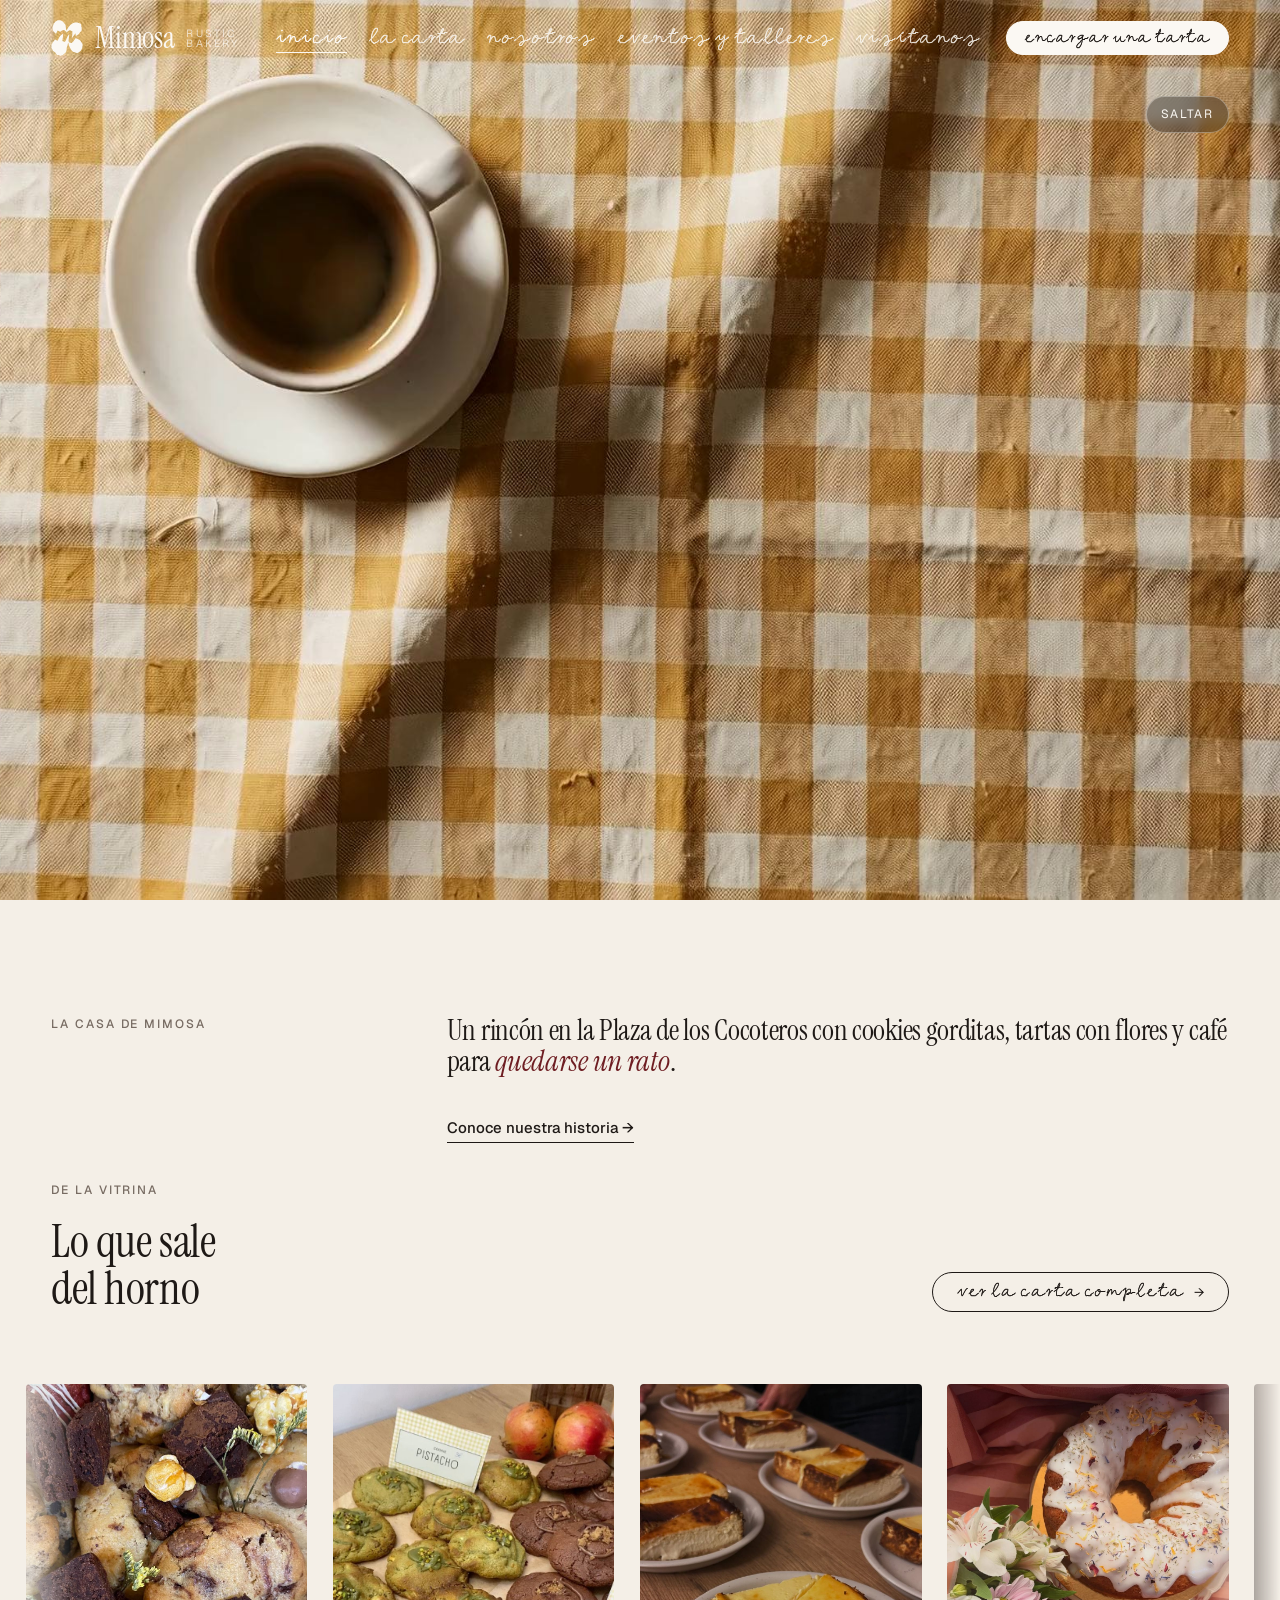
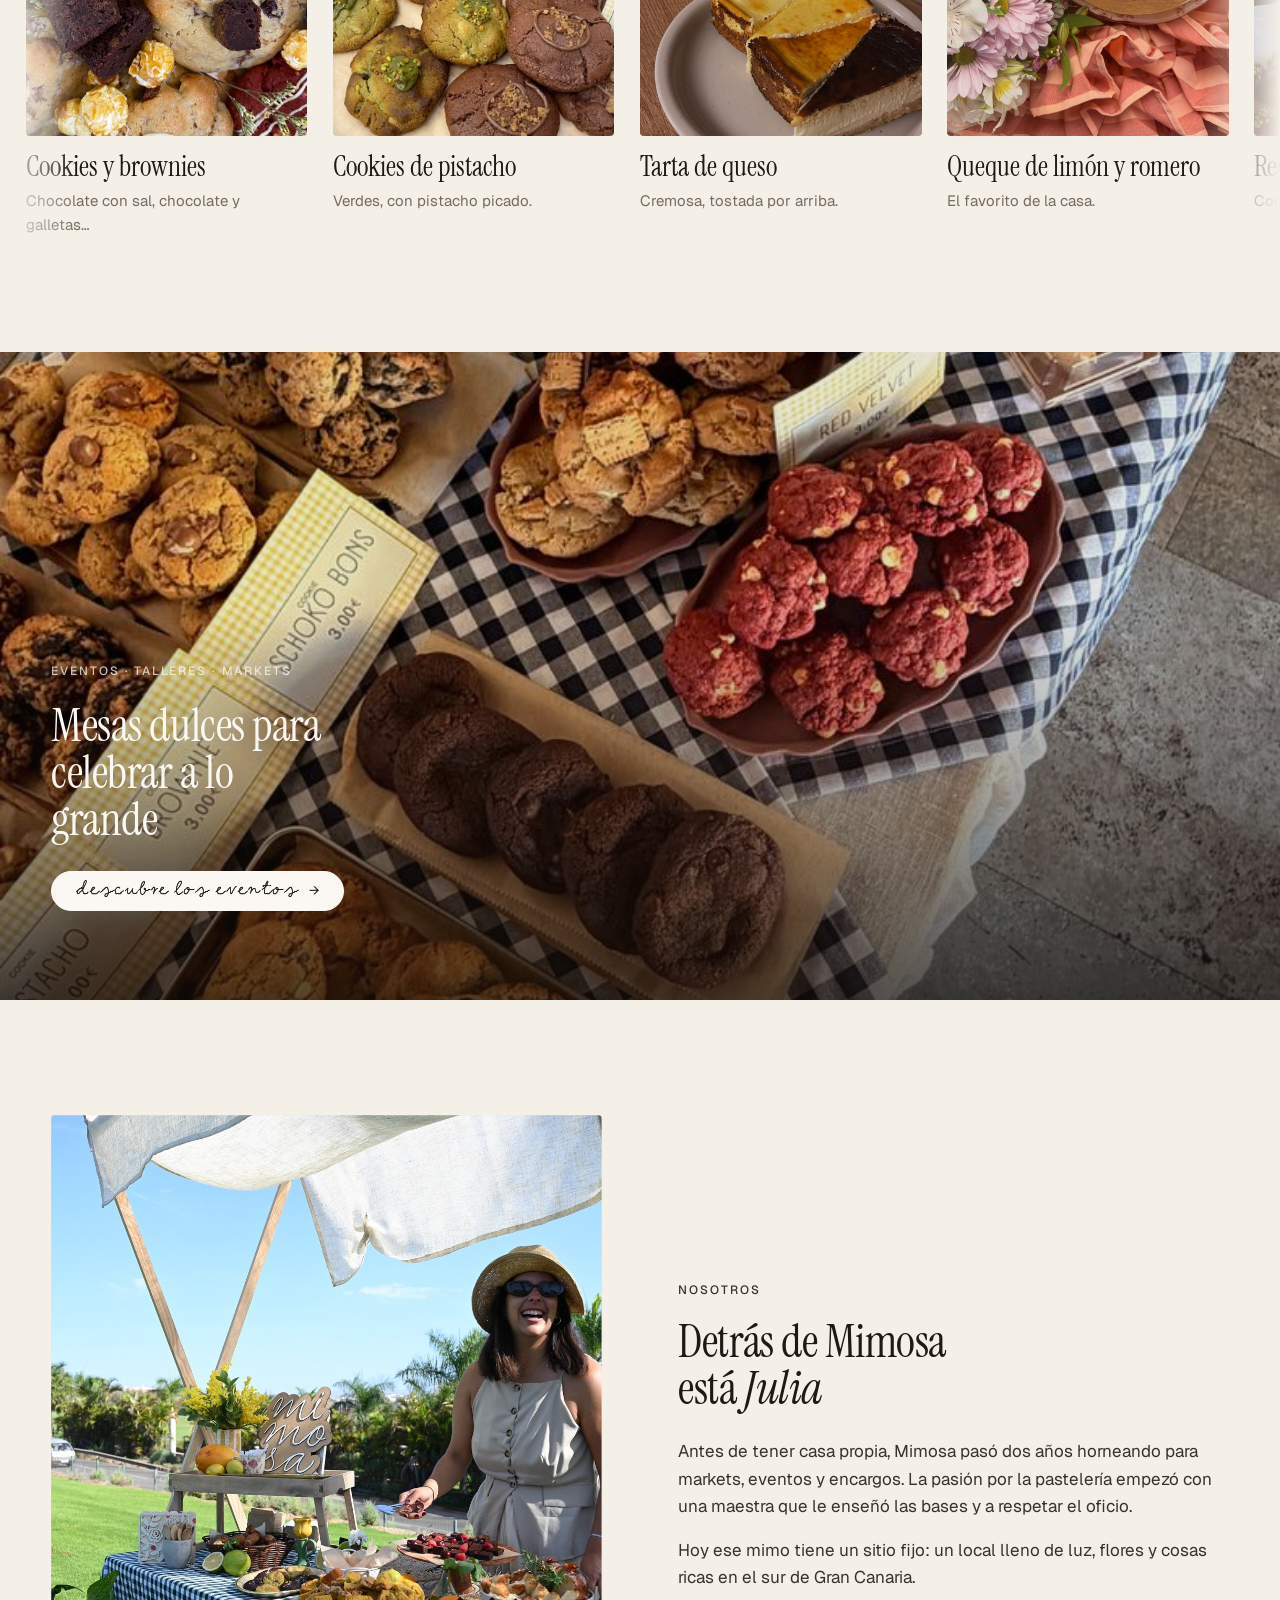
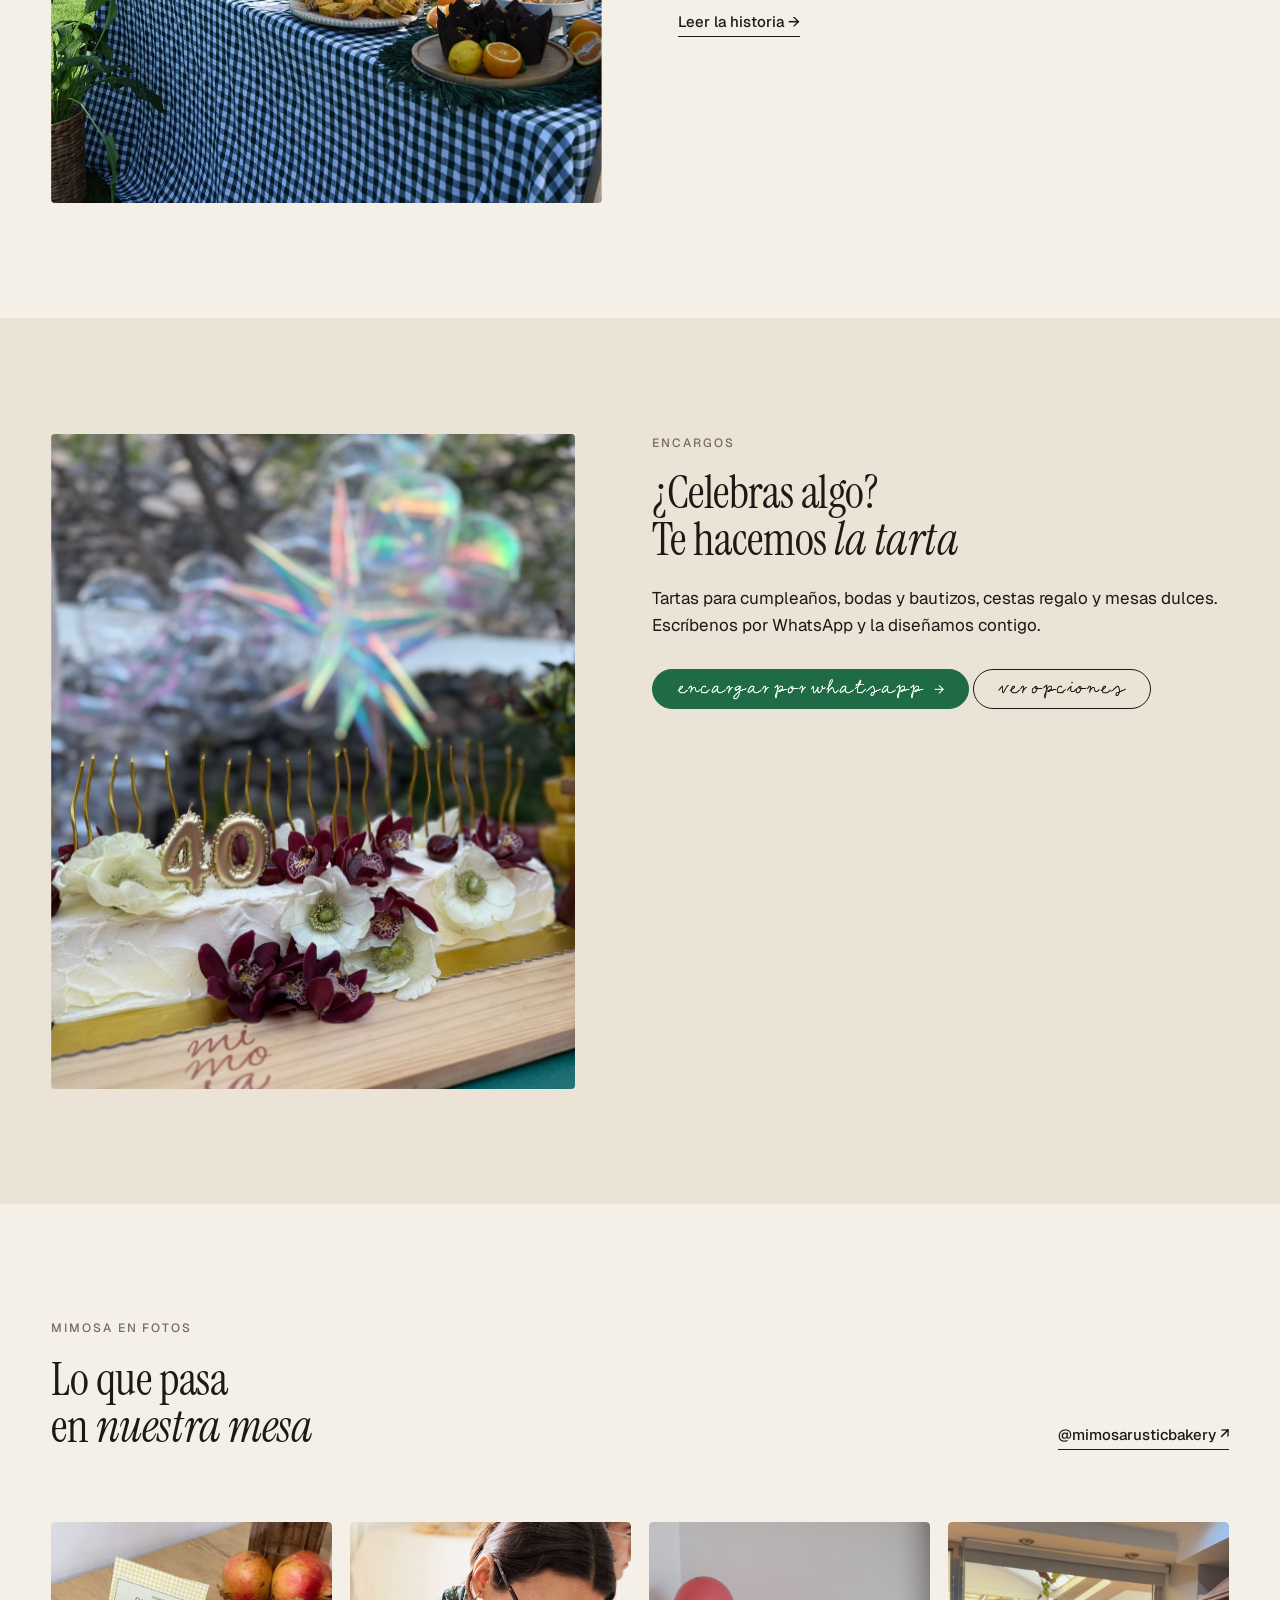
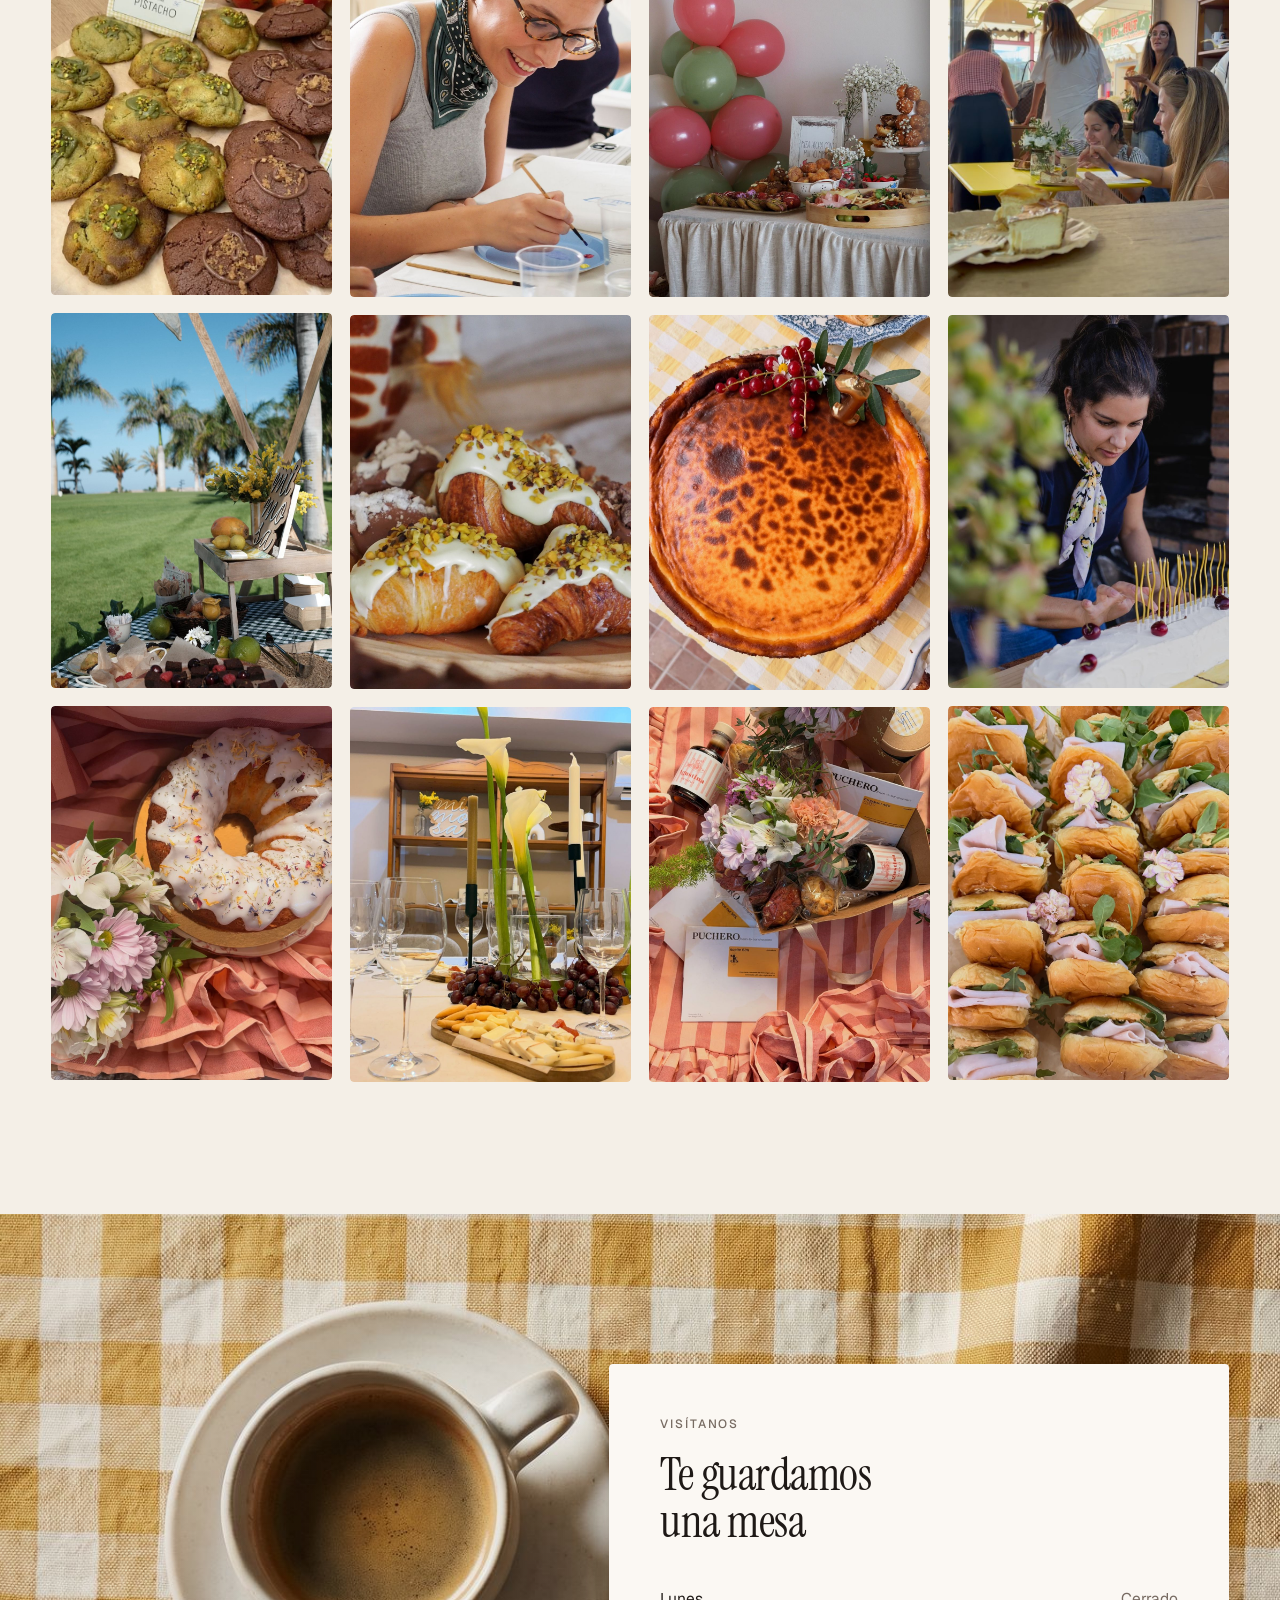
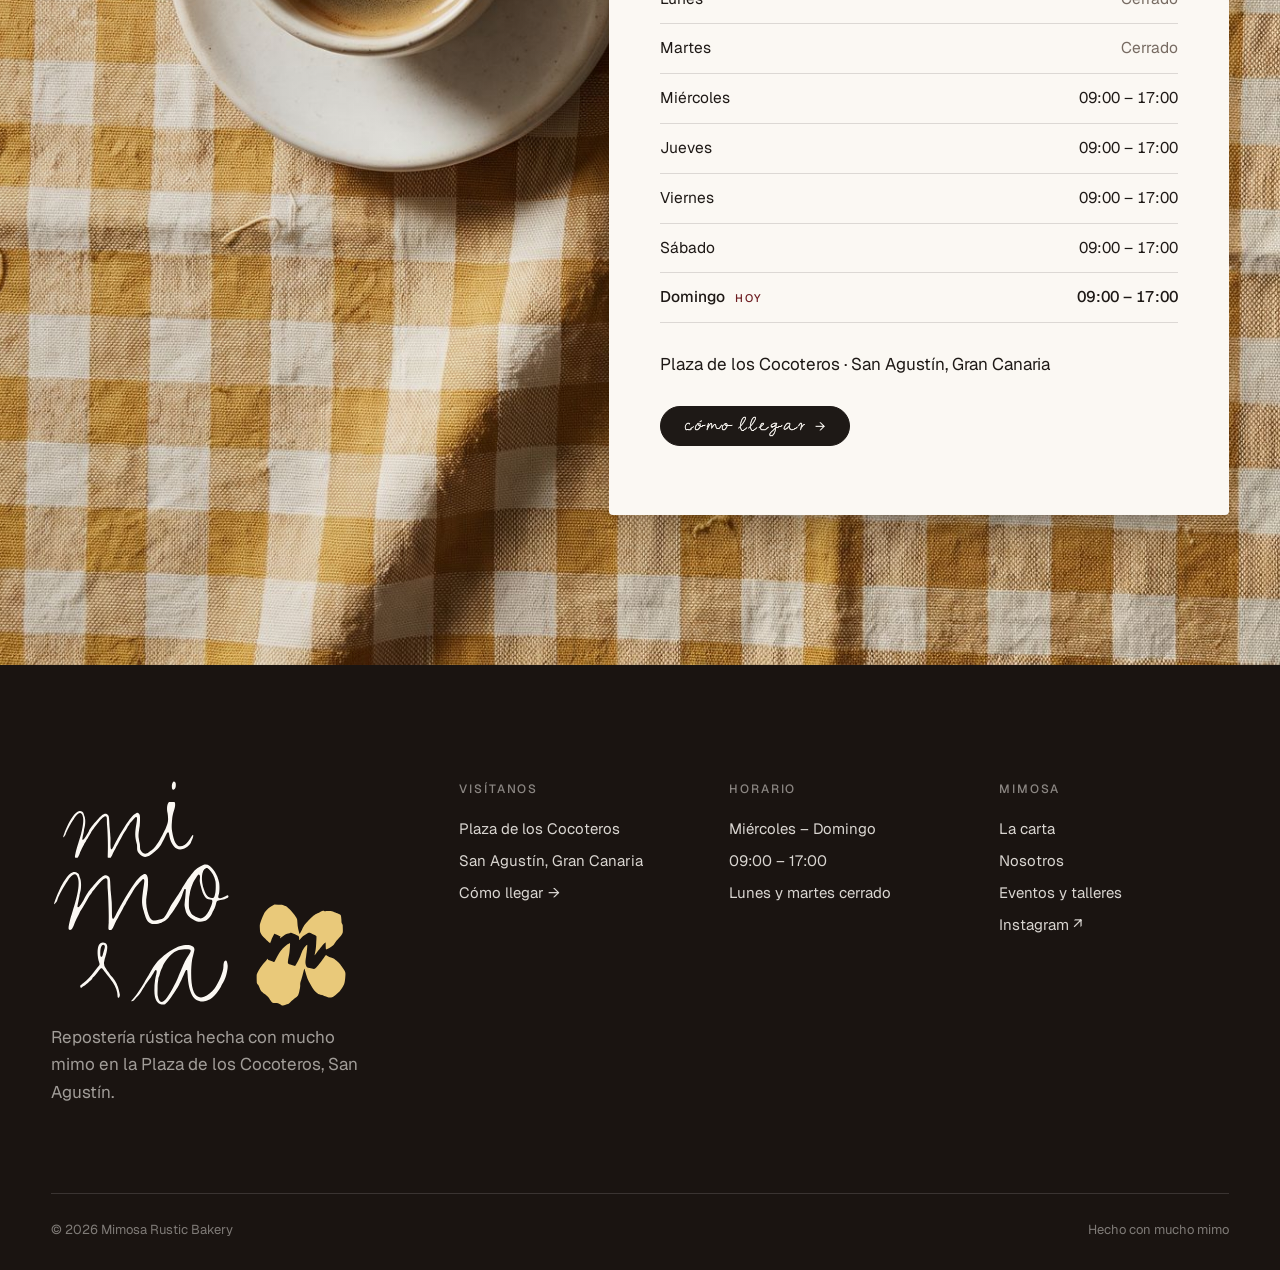
==== index.html @ 1709e165 "Web de Mimosa Rustic Bakery Primera versión publicable: inicio con vídeo, carta, nosotros, eventos y" ====
<!doctype html>
<html lang="es">
<head>
<meta charset="utf-8">
<meta name="viewport" content="width=device-width, initial-scale=1">
<title>Mimosa · Rustic Bakery en San Agustín, Gran Canaria</title>
<meta name="description" content="Cafetería y repostería rústica en la Plaza de los Cocoteros, San Agustín. Cookies, tartas, café y encargos hechos con mucho mimo.">
<meta name="theme-color" content="#f4efe7">
<meta property="og:title" content="Mimosa · Rustic Bakery en San Agustín, Gran Canaria">
<meta property="og:description" content="Cafetería y repostería rústica en la Plaza de los Cocoteros, San Agustín. Cookies, tartas, café y encargos hechos con mucho mimo.">
<meta property="og:image" content="img/og-mimosa.jpg">
<link rel="icon" href="favicon.svg" type="image/svg+xml">
<link rel="apple-touch-icon" href="apple-touch-icon.png">
<script>document.documentElement.classList.add('js', 'fuente-mimosa')</script>
<link rel="preload" href="fonts/trazo-muestrario.woff2" as="font" type="font/woff2" crossorigin>
<link rel="preconnect" href="https://fonts.googleapis.com">
<link rel="preconnect" href="https://fonts.gstatic.com" crossorigin>
<link href="https://fonts.googleapis.com/css2?family=Geist:wght@300..700&family=Instrument+Serif:ital@0;1&display=swap" rel="stylesheet">
<link rel="stylesheet" href="css/site.css?v=20261107140805">
<link rel="preload" as="image" href="media/cafe-inicio.jpg?v=20261107140805">
</head>
<body data-page="index">

<header class="header on-dark">
  <div class="header__in">
    <a class="brand" href="index.html" aria-label="Mimosa, inicio"><span class="logo-icon" aria-hidden="true"></span><span class="brand__name">Mimosa</span><span class="brand__tag">Rustic bakery</span></a>
    <nav class="nav" aria-label="Principal">
      <a href="index.html" aria-current="page">Inicio</a>
      <a href="carta.html">La carta</a>
      <a href="nosotros.html">Nosotros</a>
      <a href="eventos.html">Eventos y talleres</a>
      <a href="visitanos.html">Visítanos</a>
    </nav>
    <a class="btn" href="carta.html#encargos" data-wa="Hola Mimosa, me gustaría encargar una tarta.">Encargar una tarta</a>
    <button class="menu-btn" type="button" aria-expanded="false" aria-controls="mobileMenu"><span>Menú</span><i></i></button>
  </div>
</header>

<div class="mobile-menu" id="mobileMenu">
  <nav aria-label="Menú móvil">
    <a class="big" href="index.html">Inicio</a>
    <a class="big" href="carta.html">La carta</a>
    <a class="big" href="nosotros.html">Nosotros</a>
    <a class="big" href="eventos.html">Eventos</a>
    <a class="big" href="visitanos.html">Visítanos</a>
  </nav>
  <div class="meta"><span>Mié – Dom · 09:00 – 17:00</span><a href="https://www.instagram.com/mimosarusticbakery/" target="_blank" rel="noopener">Instagram ↗</a></div>
</div>

<main>
<section class="hero" aria-label="Mimosa">
  <video class="hero__media" muted playsinline autoplay preload="auto" poster="media/cafe-inicio.jpg?v=20261107140805" aria-hidden="true">
    <source src="media/cafe-derramado-movil.mp4?v=20261107140805" type="video/mp4" media="(max-width: 760px)">
    <source src="media/cafe-derramado.mp4?v=20261107140805" type="video/mp4">
  </video>
  <div class="hero__shade"></div>
  <button class="skip-video" type="button">Saltar</button>
  <div class="hero__content">
    <div class="wrap hero__grid">
      <div>
        <p class="label" data-hero="2">Rustic bakery — San Agustín, Gran Canaria</p>
        <h1 class="display" data-hero="2">Hecho con<br><em>mucho mimo</em></h1>
      </div>
      <div class="hero__side">
        <div class="hero__ctas" data-hero="4">
          <a class="btn btn--light" href="carta.html">Ver la carta <span class="arr">→</span></a>
          <a class="btn btn--line-light" href="visitanos.html">Cómo llegar</a>
        </div>
      </div>
    </div>
  </div>
  <span class="scroll-cue" aria-hidden="true"></span>
</section>

<section class="section section--intro">
  <div class="wrap">
    <div class="statement">
      <p class="label" data-reveal>La casa de Mimosa</p>
      <div>
        <p class="big" data-reveal>Un rincón en la Plaza de los Cocoteros con cookies gorditas, tartas con flores y café para <em>quedarse un rato</em>.</p>
        <a class="link" href="nosotros.html" data-reveal>Conoce nuestra historia →</a>
      </div>
    </div>
  </div>
</section>

<section class="section oven" aria-label="Lo que sale del horno">
  <div class="wrap">
    <div class="section-head">
      <div>
        <p class="label" data-reveal>De la vitrina</p>
        <h2 class="h2" data-reveal>Lo que sale<br>del horno</h2>
      </div>
      <a class="btn btn--ghost" href="carta.html" data-reveal>Ver la carta completa <span class="arr">→</span></a>
    </div>
  </div>
  <div class="loop" data-loop>
    <div class="loop__track">
      <a class="product" href="carta.html#cookies"><div class="ph ph--45"><img src="img/cookies-brownies.jpg" alt="Cookies y brownies" loading="lazy"></div><h3>Cookies y brownies</h3><p>Chocolate con sal, chocolate y galletas…</p></a>
      <a class="product" href="carta.html#cookies"><div class="ph ph--45"><img src="img/cookies-pistacho.jpg" alt="Cookies de pistacho y chocolate" loading="lazy"></div><h3>Cookies de pistacho</h3><p>Verdes, con pistacho picado.</p></a>
      <a class="product" href="carta.html#tartas"><div class="ph ph--45"><img src="img/tarta-queso.jpg" alt="Porciones de tarta de queso" loading="lazy"></div><h3>Tarta de queso</h3><p>Cremosa, tostada por arriba.</p></a>
      <a class="product" href="carta.html#tartas"><div class="ph ph--45"><img src="img/queque-limon.jpg" alt="Queque de limón y romero con flores" loading="lazy"></div><h3>Queque de limón y romero</h3><p>El favorito de la casa.</p></a>
      <a class="product" href="carta.html#tartas"><div class="ph ph--45"><img src="img/red-velvet.jpg" alt="Tarta red velvet con frambuesas" loading="lazy"></div><h3>Red velvet</h3><p>Con frambuesas y crema.</p></a>
      <a class="product" href="carta.html#bolleria"><div class="ph ph--45"><img src="img/croissants-pistacho.jpg" alt="Croissants de pistacho" loading="lazy"></div><h3>Croissants de pistacho</h3><p>Crujientes y con crema.</p></a>
      <a class="product" href="carta.html#bolleria"><div class="ph ph--45"><img src="img/rollos-canela.jpg" alt="Rollos de canela glaseados" loading="lazy"></div><h3>Rollos de canela</h3><p>Glaseados y recién hechos.</p></a>
      <a class="product" href="carta.html#tartas"><div class="ph ph--45"><img src="img/tarta-frutos-rojos.jpg" alt="Pavlova con frutos rojos y flores" loading="lazy"></div><h3>Pavlova</h3><p>Merengue, nata y frutos rojos.</p></a>
      <a class="product" href="carta.html#tartas"><div class="ph ph--45"><img src="img/cupcakes.jpg" alt="Cupcakes de chocolate con crema" loading="lazy"></div><h3>Cupcakes</h3><p>Chocolate y crema batida.</p></a>
      <a class="product" href="carta.html#bolleria"><div class="ph ph--45"><img src="img/brioches-flores.jpg" alt="Brioches con flores" loading="lazy"></div><h3>Brioches con flores</h3><p>Para desayunar sin prisa.</p></a>
    </div>
  </div>
</section>

<section class="band" aria-label="Eventos y talleres">
  <div class="band__img"><img src="img/mesa-dulce.jpg" alt="Mesa dulce de Mimosa con cookies, brownies y frutas sobre mantel de cuadros" loading="lazy"></div>
  <div class="wrap band__content">
    <p class="label" data-reveal>Eventos · Talleres · Markets</p>
    <h2 class="h2" data-reveal>Mesas dulces para celebrar a lo grande</h2>
    <a class="btn btn--light" href="eventos.html" data-reveal>Descubre los eventos <span class="arr">→</span></a>
  </div>
</section>

<section class="section">
  <div class="wrap split">
    <div class="ph ph--45" data-reveal="img"><img src="img/julia.jpg" alt="Julia, fundadora de Mimosa, en un market" loading="lazy"></div>
    <div>
      <p class="label" data-reveal>Nosotros</p>
      <h2 class="h2" data-reveal>Detrás de Mimosa<br>está <em>Julia</em></h2>
      <p data-reveal>Antes de tener casa propia, Mimosa pasó dos años horneando para markets, eventos y encargos. La pasión por la pastelería empezó con una maestra que le enseñó las bases y a respetar el oficio.</p>
      <p data-reveal>Hoy ese mimo tiene un sitio fijo: un local lleno de luz, flores y cosas ricas en el sur de Gran Canaria.</p>
      <a class="link" href="nosotros.html" data-reveal>Leer la historia →</a>
    </div>
  </div>
</section>

<section class="section section--alt">
  <div class="wrap order">
    <div class="order__img"><figure class="ph ph--45 zoom" data-zoom="home-encargo" data-reveal="img"><img src="img/tarta-40.jpg" alt="Tarta de cumpleaños decorada con flores y velas" loading="lazy"></figure></div>
    <div>
      <p class="label" data-reveal>Encargos</p>
      <h2 class="h2" data-reveal style="margin:16px 0 22px">¿Celebras algo?<br>Te hacemos <em>la tarta</em></h2>
      <p data-reveal>Tartas para cumpleaños, bodas y bautizos, cestas regalo y mesas dulces. Escríbenos por WhatsApp y la diseñamos contigo.</p>
      <div class="hero-ctas" style="justify-content:flex-start;margin-top:30px" data-reveal>
        <a class="btn btn--wa" href="carta.html#encargos" data-wa="Hola Mimosa, me gustaría encargar una tarta.">Encargar por WhatsApp <span class="arr">→</span></a>
        <a class="btn btn--ghost" href="carta.html#encargos">Ver opciones</a>
      </div>
    </div>
  </div>
</section>

<section class="section">
  <div class="wrap">
    <div class="section-head">
      <div><p class="label" data-reveal>Mimosa en fotos</p><h2 class="h2" data-reveal>Lo que pasa<br>en <em>nuestra mesa</em></h2></div>
      <a class="link" href="https://www.instagram.com/mimosarusticbakery/" target="_blank" rel="noopener" data-reveal>@mimosarusticbakery ↗</a>
    </div>
    <div class="masonry">
      <figure class="zoom" data-zoom="home" data-reveal><img src="img/cookies-pistacho.jpg" alt="Cookies de pistacho y chocolate" loading="lazy"><figcaption>Cookies de pistacho</figcaption></figure>
      <figure class="zoom" data-zoom="home" data-reveal><img src="img/golf-mesa.jpg" alt="Mesa dulce en un torneo de golf" loading="lazy"><figcaption>Torneo de golf</figcaption></figure>
      <figure class="zoom" data-zoom="home" data-reveal><img src="img/queque-limon.jpg" alt="Queque de limón y romero" loading="lazy"><figcaption>Queque de limón y romero</figcaption></figure>
      <figure class="zoom" data-zoom="home" data-reveal><img src="img/taller-pintura.jpg" alt="Taller de pintura en talegas" loading="lazy"><figcaption>Taller de talegas</figcaption></figure>
      <figure class="zoom" data-zoom="home" data-reveal><img src="img/croissants-pistacho.jpg" alt="Croissants de pistacho" loading="lazy"><figcaption>Croissants de pistacho</figcaption></figure>
      <figure class="zoom" data-zoom="home" data-reveal><img src="img/cata-vino-mesa.jpg" alt="Noche de cata de vinos" loading="lazy"><figcaption>Noche de cata</figcaption></figure>
      <figure class="zoom" data-zoom="home" data-reveal><img src="img/evento-globos.jpg" alt="Mesa dulce de cumpleaños" loading="lazy"><figcaption>Cumpleaños</figcaption></figure>
      <figure class="zoom" data-zoom="home" data-reveal><img src="img/tarta-queso-horneada.jpg" alt="Tarta de queso recién horneada" loading="lazy"><figcaption>Tarta de queso</figcaption></figure>
      <figure class="zoom" data-zoom="home" data-reveal><img src="img/cesta-regalo.jpg" alt="Cesta regalo con flores" loading="lazy"><figcaption>Cestas regalo</figcaption></figure>
      <figure class="zoom" data-zoom="home" data-reveal><img src="img/cata-queso-mesa.jpg" alt="Cata de tarta de queso con clientes" loading="lazy"><figcaption>Cata de tarta de queso</figcaption></figure>
      <figure class="zoom" data-zoom="home" data-reveal><img src="img/julia-decorando.jpg" alt="Decorando una tarta con flores" loading="lazy"><figcaption>Detalles a mano</figcaption></figure>
      <figure class="zoom" data-zoom="home" data-reveal><img src="img/brioches-flores.jpg" alt="Brioches con flores" loading="lazy"><figcaption>Brioches con flores</figcaption></figure>
    </div>
  </div>
</section>

<section class="mantel" aria-label="Visítanos">
  <div class="wrap">
    <div class="card visit-card" data-reveal>
      <p class="label">Visítanos</p>
      <h2 class="h2">Te guardamos<br>una mesa</h2>
      <ul class="hours">
        <li class="is-closed"><span>Lunes</span><span>Cerrado</span></li>
        <li class="is-closed"><span>Martes</span><span>Cerrado</span></li>
        <li><span>Miércoles</span><span>09:00 – 17:00</span></li>
        <li><span>Jueves</span><span>09:00 – 17:00</span></li>
        <li><span>Viernes</span><span>09:00 – 17:00</span></li>
        <li><span>Sábado</span><span>09:00 – 17:00</span></li>
        <li><span>Domingo</span><span>09:00 – 17:00</span></li>
      </ul>
      <address>Plaza de los Cocoteros · San Agustín, Gran Canaria</address>
      <p style="margin-top:28px"><a class="btn" href="visitanos.html">Cómo llegar <span class="arr">→</span></a></p>
    </div>
  </div>
</section>
</main>

<a class="wa-float" href="carta.html#encargos" data-wa="Hola Mimosa, me gustaría encargar una tarta." aria-label="Encargar una tarta por WhatsApp">Encargar una tarta</a>
<footer class="footer">
  <div class="wrap">
    <div class="footer__top">
      <div class="footer__brand">
        <div class="footer__logos"><span class="logo-word" role="img" aria-label="mimosa"></span><span class="logo-icon logo-icon--lg" aria-hidden="true"></span></div>
        <p>Repostería rústica hecha con mucho mimo en la Plaza de los Cocoteros, San Agustín.</p>
      </div>
      <div>
        <h4>Visítanos</h4>
        <ul>
          <li>Plaza de los Cocoteros</li>
          <li>San Agustín, Gran Canaria</li>
          <li><a href="visitanos.html">Cómo llegar →</a></li>
        </ul>
      </div>
      <div>
        <h4>Horario</h4>
        <ul>
          <li>Miércoles – Domingo</li>
          <li>09:00 – 17:00</li>
          <li>Lunes y martes cerrado</li>
        </ul>
      </div>
      <div>
        <h4>Mimosa</h4>
        <ul>
          <li><a href="carta.html">La carta</a></li>
          <li><a href="nosotros.html">Nosotros</a></li>
          <li><a href="eventos.html">Eventos y talleres</a></li>
          <li><a href="https://www.instagram.com/mimosarusticbakery/" target="_blank" rel="noopener">Instagram ↗</a></li>
        </ul>
      </div>
    </div>
    <div class="footer__bottom">
      <span>© <span data-year>2026</span> Mimosa Rustic Bakery</span>
      <span>Hecho con mucho mimo</span>
    </div>
  </div>
</footer>

<script src="js/site.js?v=20261107140805" defer></script>
</body>
</html>
---- css/site.css ----
/* ==========================================================
   MIMOSA · Rustic Bakery — San Agustín, Gran Canaria
   Estilo editorial: Instrument Serif + Geist, foto real.
   ========================================================== */
:root {
  --bg: #f4efe7;
  --bg-2: #ebe3d6;
  --paper: #fbf8f3;
  --ink: #1e1916;
  --ink-2: #3a312c;
  --muted: #776b62;
  --line: rgba(30, 25, 22, .14);
  --wine: #6e1d22;
  --mustard: #c99a3b;
  --espresso: #1a1411;

  --serif: "Instrument Serif", "Times New Roman", serif;
  --sans: "Geist", "Helvetica Neue", Arial, sans-serif;

  --pad: clamp(16px, 4vw, 56px);
  --max: 1360px;
  --ease: cubic-bezier(.22, .9, .25, 1);
}

@view-transition { navigation: auto; }
::view-transition-old(root) { animation: vt-out .35s var(--ease) both; }
::view-transition-new(root) { animation: vt-in .55s var(--ease) both; }
@keyframes vt-out { to { opacity: 0; transform: translateY(-12px); } }
@keyframes vt-in { from { opacity: 0; transform: translateY(18px); } }

* { box-sizing: border-box; }
html { -webkit-text-size-adjust: 100%; overflow-x: clip; }
body {
  margin: 0;
  background: var(--bg);
  color: var(--ink);
  font-family: var(--sans);
  font-size: 17px;
  line-height: 1.6;
  font-weight: 400;
  -webkit-font-smoothing: antialiased;
  overflow-x: clip;
}
img, video { display: block; max-width: 100%; }
a { color: inherit; text-decoration: none; }
p { margin: 0 0 1em; }
h1, h2, h3 { margin: 0; font-weight: 400; }
button { font: inherit; color: inherit; }
:focus-visible { outline: 2px solid var(--wine); outline-offset: 3px; }
::selection { background: var(--wine); color: var(--paper); }

.wrap { width: min(var(--max), 100% - var(--pad) * 2); margin-inline: auto; }
.label {
  font-family: var(--sans);
  font-size: 12px;
  font-weight: 500;
  letter-spacing: .16em;
  text-transform: uppercase;
  color: var(--muted);
}
.serif { font-family: var(--serif); }
.display {
  font-family: var(--serif);
  font-weight: 400;
  font-size: clamp(3.2rem, 8.6vw, 8.8rem);
  line-height: .92;
  letter-spacing: -.015em;
}
.h2 {
  font-family: var(--serif);
  font-size: clamp(2.4rem, 5.4vw, 5rem);
  line-height: .98;
  letter-spacing: -.01em;
}
.h3 { font-family: var(--serif); font-size: clamp(1.7rem, 2.6vw, 2.3rem); line-height: 1.05; }
.lead { font-size: clamp(1.15rem, 1.7vw, 1.35rem); line-height: 1.5; color: var(--ink-2); max-width: 46ch; }
em { font-style: italic; }
.muted { color: var(--muted); }

/* ---------- Botones / enlaces ---------- */
.btn {
  display: inline-flex; align-items: center; gap: 10px;
  height: 50px; padding: 0 26px;
  border-radius: 999px;
  font-size: 14px; font-weight: 500; letter-spacing: .02em;
  background: var(--ink); color: var(--paper);
  border: 1px solid var(--ink);
  transition: background .3s, color .3s, border-color .3s, transform .3s var(--ease);
  cursor: pointer;
}
.btn:hover { background: var(--wine); border-color: var(--wine); }
.btn .arr { transition: transform .3s var(--ease); }
.btn:hover .arr { transform: translateX(4px); }
.btn--ghost { background: transparent; color: var(--ink); }
.btn--ghost:hover { background: var(--ink); color: var(--paper); border-color: var(--ink); }
.btn--light { background: var(--paper); color: var(--ink); border-color: var(--paper); }
.btn--light:hover { background: var(--wine); color: var(--paper); border-color: var(--wine); }
.btn--line-light { background: transparent; color: var(--paper); border-color: rgba(251, 248, 243, .6); }
.btn--line-light:hover { background: var(--paper); color: var(--ink); }
.link {
  display: inline-flex; gap: 8px; align-items: center;
  font-size: 15px; font-weight: 500;
  background: linear-gradient(currentColor 0 0) left bottom / 100% 1px no-repeat;
  padding-bottom: 3px;
  transition: background-size .45s var(--ease);
}
.link:hover { background-size: 0 1px; background-position: right bottom; }

/* ---------- Cabecera ---------- */
.header {
  position: fixed; inset: 0 0 auto 0; z-index: 60;
  transition: background .4s, color .4s, border-color .4s, transform .5s var(--ease);
  border-bottom: 1px solid transparent;
  color: var(--ink);
}
.header__in {
  width: min(var(--max), 100% - var(--pad) * 2);
  margin-inline: auto;
  height: 76px;
  display: flex; align-items: center; gap: 32px;
}
.brand { display: flex; align-items: baseline; gap: 10px; line-height: 1; }
.brand__name { font-family: var(--serif); font-size: 30px; letter-spacing: -.01em; }
.brand__tag { font-size: 10.5px; letter-spacing: .2em; text-transform: uppercase; opacity: .7; }
.nav { display: flex; gap: 30px; margin-left: auto; }
.nav a { font-size: 14.5px; position: relative; padding: 6px 0; opacity: .85; transition: opacity .25s; }
.nav a::after {
  content: ""; position: absolute; left: 0; right: 0; bottom: 0; height: 1px;
  background: currentColor; transform: scaleX(0); transform-origin: right;
  transition: transform .45s var(--ease);
}
.nav a:hover, .nav a[aria-current="page"] { opacity: 1; }
.nav a:hover::after, .nav a[aria-current="page"]::after { transform: scaleX(1); transform-origin: left; }
.header .btn { height: 42px; padding: 0 20px; font-size: 13.5px; }
.menu-btn { display: none; }

.header.is-solid { background: rgba(244, 239, 231, .92); backdrop-filter: blur(14px); border-color: var(--line); }
.header.on-dark:not(.is-solid) { color: var(--paper); }
.header.on-dark:not(.is-solid) .btn { background: var(--paper); color: var(--ink); border-color: var(--paper); }
.header.on-dark:not(.is-solid) .btn:hover { background: var(--wine); color: var(--paper); border-color: var(--wine); }
.header.is-hidden { transform: translateY(-100%); }

/* Menú móvil */
.mobile-menu {
  position: fixed; inset: 0; z-index: 55;
  background: var(--espresso); color: var(--paper);
  display: flex; flex-direction: column; justify-content: flex-end;
  padding: 100px var(--pad) 40px;
  clip-path: inset(0 0 100% 0);
  transition: clip-path .7s var(--ease);
}
.mobile-menu.is-open { clip-path: inset(0 0 0 0); }
.mobile-menu a.big { font-family: var(--serif); font-size: clamp(3rem, 13vw, 5rem); line-height: 1.05; display: block; }
.mobile-menu a.big em { color: var(--mustard); }
.mobile-menu .meta { margin-top: 40px; display: flex; justify-content: space-between; gap: 20px; font-size: 14px; opacity: .7; }

/* ---------- HERO con vídeo (inicio) ---------- */
.hero {
  position: relative;
  height: 100svh; min-height: 620px;
  overflow: hidden;
  background: #2b2016 url("../media/cafe-inicio.jpg") center / cover;
  color: var(--paper);
}
.hero__media { position: absolute; inset: 0; width: 100%; height: 100%; object-fit: cover; object-position: 40% 50%; }
.hero__shade {
  position: absolute; inset: 0;
  background:
    linear-gradient(to top, rgba(18, 12, 8, .78) 0%, rgba(18, 12, 8, .35) 38%, rgba(18, 12, 8, 0) 62%),
    linear-gradient(to bottom, rgba(18, 12, 8, .35), rgba(18, 12, 8, 0) 22%);
  opacity: 0; transition: opacity 1.4s ease;
}
.hero__content {
  position: absolute; inset: auto 0 0 0;
  padding-bottom: clamp(28px, 6vh, 64px);
}
.hero__grid { display: grid; grid-template-columns: 1fr auto; align-items: end; gap: 32px; }
.hero .label { color: rgba(251, 248, 243, .8); margin-bottom: 18px; }
.hero h1 em { color: #f0cf86; }
.hero__side { display: grid; gap: 18px; justify-items: end; text-align: right; }
.hero__ctas { display: flex; gap: 10px; flex-wrap: wrap; justify-content: flex-end; }
.status {
  display: inline-flex; align-items: center; gap: 10px;
  font-size: 13px; letter-spacing: .02em;
}
.status__dot { width: 8px; height: 8px; border-radius: 50%; background: var(--mustard); position: relative; }
.status.is-open .status__dot { background: #7fc48f; }
.status.is-open .status__dot::after {
  content: ""; position: absolute; inset: -4px; border-radius: 50%;
  border: 1px solid #7fc48f; animation: ping 2s ease-out infinite;
}
@keyframes ping { from { transform: scale(.6); opacity: 1; } to { transform: scale(1.8); opacity: 0; } }
.scroll-cue {
  position: absolute; left: 50%; bottom: 22px; translate: -50% 0;
  width: 1px; height: 46px; background: rgba(251, 248, 243, .35); overflow: hidden;
}
.scroll-cue::after {
  content: ""; position: absolute; left: 0; top: -50%; width: 100%; height: 50%;
  background: var(--paper); animation: cue 2.2s var(--ease) infinite;
}
@keyframes cue { to { top: 100%; } }
.skip-video {
  position: absolute; right: var(--pad); top: 96px;
  font-size: 12px; letter-spacing: .14em; text-transform: uppercase;
  background: rgba(18, 12, 8, .35); backdrop-filter: blur(6px);
  border: 1px solid rgba(251, 248, 243, .35); border-radius: 999px;
  padding: 8px 14px; cursor: pointer; color: var(--paper);
  transition: opacity .5s;
}

/* Animación de entrada del texto sobre el vídeo */
.hero [data-hero] { opacity: 0; transform: translateY(26px); filter: blur(8px); transition: opacity 1.1s var(--ease), transform 1.1s var(--ease), filter 1.1s var(--ease); }
.hero.is-ready [data-hero] { opacity: 1; transform: none; filter: none; }
.hero.is-ready .hero__shade { opacity: 1; }
.hero.is-ready .skip-video { opacity: 0; pointer-events: none; }
.hero.is-ready [data-hero="2"] { transition-delay: .12s; }
.hero.is-ready [data-hero="3"] { transition-delay: .26s; }
.hero.is-ready [data-hero="4"] { transition-delay: .4s; }

/* ---------- Cabecera de páginas interiores ---------- */
.page-head { padding: 170px 0 70px; }
.page-head__grid { display: grid; grid-template-columns: 1.4fr 1fr; gap: 40px; align-items: end; }
.page-head .label { margin-bottom: 22px; }
.page-head .lead { margin: 0; }
.crumbs { font-size: 13px; color: var(--muted); margin-bottom: 26px; }
.crumbs a:hover { color: var(--ink); }

/* ---------- Secciones ---------- */
.section { padding: clamp(80px, 12vw, 160px) 0; }
.section--tight { padding: clamp(60px, 8vw, 110px) 0; }
.section--alt { background: var(--bg-2); }
.section--dark { background: var(--espresso); color: var(--paper); }
.section--dark .label { color: rgba(251, 248, 243, .6); }
.rule { border: 0; border-top: 1px solid var(--line); margin: 0; }
.section-head { display: flex; justify-content: space-between; align-items: end; gap: 30px; margin-bottom: clamp(40px, 6vw, 72px); }
.section-head .label { margin-bottom: 18px; }

/* Intro editorial */
.statement { display: grid; grid-template-columns: 1fr 2.2fr; gap: 40px; }
.statement p.big {
  font-family: var(--serif);
  font-size: clamp(2rem, 4.2vw, 3.9rem);
  line-height: 1.06; letter-spacing: -.01em;
  margin: 0 0 36px;
}
.statement p.big em { color: var(--wine); }
.trio { display: grid; grid-template-columns: 1fr 1.25fr 1fr; gap: clamp(14px, 2vw, 28px); margin-top: clamp(60px, 8vw, 110px); align-items: start; }
.trio figure:nth-child(1) { margin-top: 18%; }
.trio figure:nth-child(3) { margin-top: 34%; }

/* Figuras con revelado */
figure { margin: 0; }
.ph { position: relative; overflow: hidden; background: var(--bg-2); border-radius: 4px; }
.ph img { width: 100%; height: 100%; object-fit: cover; transition: transform 1.4s var(--ease); }
.ph--45 { aspect-ratio: 4 / 5; }
.ph--34 { aspect-ratio: 3 / 4; }
.ph--11 { aspect-ratio: 1; }
.ph--wide { aspect-ratio: 16 / 10; }
a:hover .ph img, .ph:hover img { transform: scale(1.045); }
figcaption { display: flex; justify-content: space-between; gap: 12px; padding-top: 12px; font-size: 13.5px; color: var(--muted); }
figcaption b { font-weight: 500; color: var(--ink); }

/* Fila de productos (scroll horizontal) */
.rail {
  display: grid; grid-auto-flow: column; grid-auto-columns: clamp(250px, 26vw, 360px);
  gap: clamp(14px, 2vw, 24px);
  overflow-x: auto; scroll-snap-type: x mandatory;
  padding: 0 var(--pad) 12px;
  margin: 0 calc(var(--pad) * -1);
  scrollbar-width: thin;
}
.rail > * { scroll-snap-align: start; }
.product h3 { font-family: var(--serif); font-size: 1.75rem; line-height: 1.1; margin-top: 16px; }
.product p { font-size: 15px; color: var(--muted); margin: 6px 0 0; }
.rail-ctrl { display: flex; gap: 8px; }
.rail-ctrl button {
  width: 48px; height: 48px; border-radius: 50%;
  border: 1px solid var(--line); background: transparent; cursor: pointer;
  transition: background .3s, color .3s;
}
.rail-ctrl button:hover { background: var(--ink); color: var(--paper); }

/* Banda a sangre con imagen */
.band {
  position: relative; min-height: 88svh;
  display: grid; align-items: end;
  color: var(--paper); overflow: hidden;
}
.band__img { position: absolute; inset: -8% 0; }
.band__img img { width: 100%; height: 100%; object-fit: cover; }
.band::after { content: ""; position: absolute; inset: 0; background: linear-gradient(to top, rgba(18, 12, 8, .72), rgba(18, 12, 8, .1) 60%); }
.band__content { position: relative; z-index: 1; padding: 0 0 clamp(40px, 7vw, 90px); }
.band__content .label { color: rgba(251, 248, 243, .75); margin-bottom: 20px; }
.band__content .h2 { max-width: 14ch; margin-bottom: 28px; }

/* Bloque dividido */
.split { display: grid; grid-template-columns: 1fr 1fr; gap: clamp(30px, 6vw, 100px); align-items: center; }
.split--rev > :first-child { order: 2; }
.split .h2 { margin: 18px 0 26px; }
.split p { color: var(--ink-2); max-width: 50ch; }

/* Mantel real de fondo */
.mantel {
  position: relative;
  background: #c89a49 url("../img/mantel.jpg") center / cover;
  padding: clamp(80px, 12vw, 150px) 0;
}
.mantel::before { content: ""; position: absolute; inset: 0; background: linear-gradient(90deg, rgba(30, 20, 10, .1), rgba(30, 20, 10, .0)); }
.card {
  position: relative;
  background: var(--paper);
  padding: clamp(28px, 4vw, 56px);
  border-radius: 4px;
  box-shadow: 0 30px 60px -30px rgba(40, 25, 10, .55), 0 2px 6px rgba(40, 25, 10, .08);
}
.visit { display: grid; grid-template-columns: 1.1fr 1fr; gap: clamp(30px, 5vw, 70px); }
.visit-card { max-width: 620px; }
.mantel { background-position: 20% center; }
.mantel .visit-card { margin-left: auto; }
@media (max-width: 700px) { .mantel { background-position: 12% center; padding-top: 52vw; } }
.visit-card .h2 { margin: 16px 0 30px; }

/* Horario */
.hours { list-style: none; margin: 0 0 28px; padding: 0; }
.hours li { display: flex; justify-content: space-between; gap: 20px; padding: 12px 0; border-bottom: 1px solid var(--line); font-size: 15.5px; }
.hours li span:last-child { font-variant-numeric: tabular-nums; }
.hours li.is-closed span:last-child { color: var(--muted); }
.hours li.is-today { font-weight: 500; }
.hours li.is-today span:first-child::after { content: "Hoy"; margin-left: 10px; font-size: 11px; letter-spacing: .14em; text-transform: uppercase; color: var(--wine); }
address { font-style: normal; }

/* Carta */
.menu-nav {
  position: sticky; top: 76px; z-index: 20;
  background: rgba(244, 239, 231, .92); backdrop-filter: blur(12px);
  border-block: 1px solid var(--line);
}
.menu-nav .wrap { display: flex; gap: 28px; overflow-x: auto; height: 58px; align-items: center; scrollbar-width: none; }
.menu-nav a { white-space: nowrap; font-size: 14px; color: var(--muted); transition: color .25s; }
.menu-nav a:hover, .menu-nav a.is-active { color: var(--ink); }
.menu-cat { display: grid; grid-template-columns: .9fr 1.1fr; gap: clamp(30px, 6vw, 100px); padding: clamp(70px, 9vw, 120px) 0; border-bottom: 1px solid var(--line); scroll-margin-top: 140px; }
.menu-cat__media { position: sticky; top: 160px; align-self: start; }
.menu-cat__head { margin-bottom: 34px; }
.menu-cat__head .h2 { margin: 14px 0 14px; }
.items { list-style: none; padding: 0; margin: 0; }
.items li { padding: 22px 0; border-top: 1px solid var(--line); display: grid; grid-template-columns: 1fr auto; gap: 6px 20px; }
.items li:last-child { border-bottom: 1px solid var(--line); }
.items h3 { font-family: var(--serif); font-size: 1.65rem; line-height: 1.1; }
.items p { grid-column: 1 / -1; margin: 0; color: var(--muted); font-size: 15px; }
.tag { align-self: center; font-size: 11px; letter-spacing: .14em; text-transform: uppercase; color: var(--wine); border: 1px solid rgba(110, 29, 34, .35); border-radius: 999px; padding: 4px 10px; }
.note { font-size: 14px; color: var(--muted); }

/* Galería nosotros / eventos */
.gallery { display: grid; grid-template-columns: repeat(12, 1fr); gap: clamp(12px, 1.6vw, 22px); }
.gallery > :nth-child(1) { grid-column: 1 / 6; }
.gallery > :nth-child(2) { grid-column: 6 / 10; margin-top: 22%; }
.gallery > :nth-child(3) { grid-column: 10 / 13; margin-top: 8%; }
.values { display: grid; grid-template-columns: repeat(3, 1fr); gap: clamp(24px, 4vw, 60px); }
.values .num { font-family: var(--serif); font-size: 1.1rem; color: var(--wine); }
.values h3 { font-family: var(--serif); font-size: 2rem; margin: 10px 0 12px; line-height: 1.05; }
.values p { color: var(--muted); font-size: 15.5px; }

/* Eventos: bloques numerados */
.offer { display: grid; grid-template-columns: 1fr 1fr; gap: clamp(30px, 6vw, 100px); padding: clamp(60px, 9vw, 120px) 0; border-top: 1px solid var(--line); align-items: center; }
.offer:nth-of-type(even) > :first-child { order: 2; }
.offer__pair { display: grid; grid-template-columns: 1.3fr 1fr; gap: 14px; align-items: end; }
.offer .num { font-family: var(--serif); font-size: 1.3rem; color: var(--wine); }
.offer .h2 { margin: 14px 0 24px; }
.offer ul { padding: 0; margin: 0 0 30px; list-style: none; }
.offer ul li { padding: 10px 0; border-bottom: 1px solid var(--line); font-size: 15.5px; color: var(--ink-2); }

/* Mapa */
.map { border-radius: 4px; overflow: hidden; min-height: 460px; background: var(--bg-2); }
.map iframe { width: 100%; height: 100%; min-height: 460px; border: 0; filter: grayscale(.35) sepia(.15) contrast(1.02); }
.contact-list { display: grid; gap: 4px; margin: 0 0 30px; }
.contact-list a { display: flex; justify-content: space-between; padding: 16px 0; border-bottom: 1px solid var(--line); font-size: 16px; }
.contact-list a span:last-child { transition: transform .3s var(--ease); }
.contact-list a:hover span:last-child { transform: translateX(5px); }

/* CTA final */
.cta-final { text-align: center; }
.cta-final .display { margin: 20px 0 36px; }
.cta-final .display em { color: var(--wine); }

/* ---------- Pie ---------- */
.footer { background: var(--espresso); color: rgba(251, 248, 243, .85); padding: clamp(70px, 9vw, 120px) 0 30px; }
.footer__top { display: grid; grid-template-columns: 1.6fr 1fr 1fr 1fr; gap: 40px; padding-bottom: 70px; border-bottom: 1px solid rgba(251, 248, 243, .14); }
.footer__brand .brand__name { font-size: clamp(3.4rem, 7vw, 6rem); color: var(--paper); line-height: .9; display: block; }
.footer__brand p { margin-top: 18px; max-width: 30ch; color: rgba(251, 248, 243, .6); }
.footer h4 { margin: 0 0 18px; font-size: 12px; letter-spacing: .16em; text-transform: uppercase; font-weight: 500; color: rgba(251, 248, 243, .5); }
.footer ul { list-style: none; padding: 0; margin: 0; display: grid; gap: 8px; font-size: 15px; }
.footer a:hover { color: var(--paper); }
.footer__bottom { display: flex; justify-content: space-between; gap: 20px; padding-top: 26px; font-size: 13px; color: rgba(251, 248, 243, .45); }
.gingham-strip { height: 14px; background: url("../img/mantel.jpg") center / 900px auto; }

/* ---------- Revelados al hacer scroll ---------- */
.js [data-reveal] { opacity: 0; transform: translateY(34px); transition: opacity 1.1s var(--ease), transform 1.1s var(--ease); transition-delay: var(--d, 0s); }
.js [data-reveal].is-in { opacity: 1; transform: none; }
.js [data-reveal="img"] { opacity: 1; transform: none; clip-path: inset(100% 0 0 0); transition: clip-path 1.4s var(--ease); transition-delay: var(--d, 0s); }
.js [data-reveal="img"] img { transform: scale(1.18); transition: transform 1.8s var(--ease); transition-delay: var(--d, 0s); }
.js [data-reveal="img"].is-in { clip-path: inset(0 0 0 0); }
.js [data-reveal="img"].is-in img { transform: scale(1); }
.js [data-reveal="img"].is-in:hover img, a:hover .js [data-reveal="img"].is-in img { transform: scale(1.045); }

/* ---------- Responsive ---------- */
@media (max-width: 1020px) {
  .nav, .header .btn { display: none; }
  .menu-btn {
    display: inline-flex; align-items: center; gap: 10px; margin-left: auto;
    background: none; border: 0; cursor: pointer; font-size: 14px; position: relative; z-index: 70;
  }
  .menu-btn i { display: grid; gap: 5px; }
  .menu-btn i::before, .menu-btn i::after { content: ""; width: 22px; height: 1.5px; background: currentColor; transition: transform .4s var(--ease); }
  .menu-open .menu-btn i::before { transform: translateY(3.25px) rotate(45deg); }
  .menu-open .menu-btn i::after { transform: translateY(-3.25px) rotate(-45deg); }
  .menu-open .header { color: var(--paper) !important; background: transparent !important; border-color: transparent !important; backdrop-filter: none !important; }
  .statement, .page-head__grid, .split, .visit, .menu-cat, .offer { grid-template-columns: 1fr; }
  .split--rev > :first-child, .offer:nth-of-type(even) > :first-child { order: 0; }
  .menu-cat__media { position: static; }
  .footer__top { grid-template-columns: 1fr 1fr; }
  .footer__brand { grid-column: 1 / -1; }
  .values { grid-template-columns: 1fr; }
}
@media (max-width: 700px) {
  body { font-size: 16px; }
  .header__in { height: 66px; }
  .brand__tag { display: none; }
  .hero__grid { grid-template-columns: 1fr; }
  .hero__side { justify-items: start; text-align: left; }
  .hero__ctas { justify-content: flex-start; }
  .hero__media { object-position: 38% 50%; }
  .scroll-cue { display: none; }
  .trio { grid-template-columns: 1fr 1fr; }
  .trio figure:nth-child(2) { grid-column: 1 / -1; order: -1; }
  .trio figure:nth-child(1), .trio figure:nth-child(3) { margin-top: 0; }
  .section-head { flex-direction: column; align-items: start; }
  .rail-ctrl { display: none; }
  .gallery > * { grid-column: 1 / -1 !important; margin-top: 0 !important; }
  .page-head { padding-top: 130px; }
  .menu-nav { top: 66px; }
  .footer__top { grid-template-columns: 1fr; }
  .footer__bottom { flex-direction: column; }
}

@media (prefers-reduced-motion: reduce) {
  *, *::before, *::after { animation: none !important; transition-duration: .01ms !important; }
  .js [data-reveal], .js [data-reveal="img"] { opacity: 1; transform: none; clip-path: none; }
  .js [data-reveal="img"] img { transform: none; }
  @view-transition { navigation: none; }
}

/* ==========================================================
   Galerías, lightbox, encargos por WhatsApp
   ========================================================== */
.masonry { columns: 4 260px; column-gap: clamp(10px, 1.4vw, 18px); }
.masonry > * { break-inside: avoid; margin-bottom: clamp(10px, 1.4vw, 18px); display: block; }
.masonry img { width: 100%; height: auto; border-radius: 4px; }
.zoom { cursor: zoom-in; overflow: hidden; border-radius: 4px; position: relative; }
.zoom img { transition: transform 1.2s var(--ease), filter .6s; }
.zoom:hover img { transform: scale(1.04); }
.zoom figcaption { position: absolute; left: 10px; bottom: 10px; right: 10px; padding: 0; color: var(--paper); font-size: 13px; opacity: 0; transform: translateY(6px); transition: .4s var(--ease); text-shadow: 0 1px 8px rgba(0,0,0,.5); }
.zoom:hover figcaption { opacity: 1; transform: none; }

.strip { display: grid; grid-auto-flow: column; grid-auto-columns: clamp(180px, 20vw, 260px); gap: 12px; overflow-x: auto; scroll-snap-type: x mandatory; padding-bottom: 10px; margin-top: 28px; scrollbar-width: thin; }
.strip > * { scroll-snap-align: start; aspect-ratio: 4 / 5; }
.strip img { width: 100%; height: 100%; object-fit: cover; }

.lightbox { position: fixed; inset: 0; z-index: 90; background: rgba(18, 12, 8, .94); display: grid; place-items: center; padding: 60px 16px; opacity: 0; visibility: hidden; transition: opacity .35s, visibility .35s; }
.lightbox.is-open { opacity: 1; visibility: visible; }
.lightbox img { max-width: min(1100px, 100%); max-height: 84vh; object-fit: contain; border-radius: 4px; transform: scale(.96); transition: transform .5s var(--ease); }
.lightbox.is-open img { transform: none; }
.lightbox p { position: absolute; bottom: 18px; left: 0; right: 0; text-align: center; color: rgba(251,248,243,.75); font-size: 14px; margin: 0; }
.lb-btn { position: absolute; background: none; border: 1px solid rgba(251,248,243,.35); color: var(--paper); width: 48px; height: 48px; border-radius: 50%; cursor: pointer; font-size: 18px; transition: background .25s; }
.lb-btn:hover { background: rgba(251,248,243,.12); }
.lb-close { top: 16px; right: 16px; }
.lb-prev { left: 16px; top: 50%; translate: 0 -50%; }
.lb-next { right: 16px; top: 50%; translate: 0 -50%; }

/* Botón flotante de WhatsApp */
.wa-float {
  position: fixed; right: clamp(14px, 2.5vw, 28px); bottom: clamp(14px, 2.5vw, 28px); z-index: 50;
  display: inline-flex; align-items: center; gap: 10px;
  height: 54px; padding: 0 22px 0 16px; border-radius: 999px;
  background: #1f6b45; color: #fff; font-size: 14.5px; font-weight: 500;
  box-shadow: 0 14px 30px -10px rgba(20, 60, 40, .55);
  transform: translateY(120%); opacity: 0;
  transition: transform .6s var(--ease), opacity .4s, background .3s;
}
.wa-float.is-visible { transform: none; opacity: 1; }
.wa-float:hover { background: #17573a; }
.wa-float svg { width: 22px; height: 22px; flex: none; }
.btn--wa { background: #1f6b45; border-color: #1f6b45; color: #fff; }
.btn--wa:hover { background: #17573a; border-color: #17573a; }
.btn--wa svg { width: 18px; height: 18px; }

/* Configurador de encargo */
.order { display: grid; grid-template-columns: 1fr 1.1fr; gap: clamp(30px, 6vw, 90px); align-items: start; }
.order__form { display: grid; grid-template-columns: 1fr 1fr; gap: 18px; }
.field { display: grid; gap: 8px; }
.field--full { grid-column: 1 / -1; }
.field label { font-size: 12px; letter-spacing: .14em; text-transform: uppercase; color: var(--muted); font-weight: 500; }
.field input, .field select, .field textarea {
  font: inherit; font-size: 16px; color: var(--ink);
  background: transparent; border: 0; border-bottom: 1px solid rgba(30,25,22,.3);
  padding: 10px 0; border-radius: 0; outline: none; transition: border-color .25s;
  -webkit-appearance: none; appearance: none;
}
.field select { background: url("data:image/svg+xml,%3Csvg xmlns='http://www.w3.org/2000/svg' width='12' height='8'%3E%3Cpath d='M1 1l5 5 5-5' fill='none' stroke='%231e1916' stroke-width='1.5'/%3E%3C/svg%3E") right 4px center no-repeat; }
.field textarea { resize: vertical; min-height: 80px; }
.field input:focus, .field select:focus, .field textarea:focus { border-color: var(--wine); }
.order__note { grid-column: 1 / -1; font-size: 13.5px; color: var(--muted); margin: 0; }
.order__img { position: sticky; top: 110px; }
.section--dark .field label { color: rgba(251,248,243,.6); }

.chips { display: flex; flex-wrap: wrap; gap: 8px; margin-top: 22px; }
.chip { font-size: 13px; padding: 7px 14px; border: 1px solid var(--line); border-radius: 999px; color: var(--ink-2); }

.offer-gallery { grid-column: 1 / -1; order: 3; margin-top: 10px; }
.masonry figure { margin-top: 0; }
.order__img .strip { margin-top: 12px; }

@media (max-width: 1020px) { .order { grid-template-columns: 1fr; } .order__img { position: static; } }
@media (max-width: 700px) {
  .order__form { grid-template-columns: 1fr; }
  .wa-float { padding: 0; width: 56px; justify-content: center; }
  .wa-float span { display: none; }
  .masonry { columns: 2; }
}

/* ==========================================================
   IDENTIDAD MIMOSA: logo + tipografía propia "Mimosa Script"
   (creada a partir del rotulado a mano del cartel de Mimosa)
   Solo se usa en los apartados del menú y el botón de la cabecera.
   ========================================================== */
@font-face {
  font-family: "Trazo Muestrario";
  src: url("../fonts/trazo-muestrario.woff2") format("woff2"), url("../fonts/trazo-muestrario.ttf") format("truetype");
  font-display: swap;
}
:root { --script: "Trazo Muestrario", var(--serif); --brand: #5e1f24; }

.logo-icon, .logo-word {
  display: inline-block; flex: none;
  background: currentColor;
  -webkit-mask: var(--m) center / contain no-repeat; mask: var(--m) center / contain no-repeat;
}
.logo-icon { --m: url("../img/logo-icono.svg"); width: 32px; aspect-ratio: 647 / 737; color: var(--brand); }
.logo-word { --m: url("../img/logo-mimosa.svg"); aspect-ratio: 1154 / 1458; }
.header.on-dark:not(.is-solid) .logo-icon, .menu-open .header .logo-icon { color: var(--paper); }
.brand { align-items: center; gap: 12px; }
.hero__logo { width: clamp(120px, 14vw, 190px); color: var(--paper); margin-bottom: 18px; filter: drop-shadow(0 4px 18px rgba(0,0,0,.35)); }

/* Apartados del menú con la letra de Mimosa.
   Desactivado hasta tener la fuente: se activa añadiendo la clase
   "fuente-mimosa" al <html>. */
.fuente-mimosa .nav a, .fuente-mimosa .header .btn, .fuente-mimosa .mobile-menu a.big {
  font-family: var(--script);
  font-weight: 400;
  letter-spacing: 0;
  text-transform: lowercase;
}
.fuente-mimosa .nav { gap: 26px; }
.fuente-mimosa .nav a { font-size: 24px; line-height: 1; padding: 4px 0 8px; }
.fuente-mimosa .header .btn { font-size: 21px; padding: 0 22px; }

/* Pie con logo */
.footer__logos { display: flex; align-items: flex-end; gap: 26px; color: var(--paper); }
.footer__logos .logo-word { width: clamp(130px, 14vw, 180px); color: var(--paper); }
.logo-icon--lg { width: clamp(70px, 7vw, 96px); color: #e9c97a; }

/* ---------- "Lo que sale del horno": cinta automática en bucle ---------- */
.section--intro { padding-bottom: clamp(30px, 4vw, 60px); }
.oven { padding-top: clamp(30px, 4vw, 60px); overflow: hidden; }
.loop { overflow: hidden; -webkit-mask: linear-gradient(90deg, transparent, #000 6%, #000 94%, transparent); mask: linear-gradient(90deg, transparent, #000 6%, #000 94%, transparent); }
.loop__track {
  display: flex; gap: clamp(14px, 2vw, 26px); width: max-content;
  padding: 0 clamp(14px, 2vw, 26px);
  animation: oven-loop var(--loop-dur, 60s) linear infinite;
}
.loop:hover .loop__track, .loop:focus-within .loop__track { animation-play-state: paused; }
.loop .product { width: clamp(230px, 22vw, 320px); flex: none; }
@keyframes oven-loop { to { transform: translateX(-50%); } }
@media (prefers-reduced-motion: reduce) {
  .loop { overflow-x: auto; -webkit-mask: none; mask: none; }
  .loop__track { animation: none; }
}

/* Tiras de fotos de carta / eventos / encargos como cinta en bucle */
.strip.loop { display: block; overflow: hidden; padding: 0; margin-top: 28px; scroll-snap-type: none; }
.strip.loop .loop__track { padding: 0; gap: 12px; }
.strip.loop .loop__track > * { width: clamp(170px, 17vw, 240px); aspect-ratio: 4 / 5; flex: none; margin: 0; }
.strip.loop img { width: 100%; height: 100%; object-fit: cover; border-radius: 4px; }
.order__img .strip.loop .loop__track > * { width: clamp(140px, 12vw, 180px); }
@media (prefers-reduced-motion: reduce) { .strip.loop { overflow-x: auto; } }
.loop__track { align-items: flex-start; }
.strip.loop .loop__track > * { height: auto; }

/* Menú con la letra de Mimosa: sin partir palabras y con algo más de cuerpo */
.fuente-mimosa .nav a, .fuente-mimosa .header .btn, .fuente-mimosa .mobile-menu a.big { white-space: nowrap; -webkit-text-stroke: .45px currentColor; }
.fuente-mimosa .nav { gap: 22px; }
.fuente-mimosa .nav a { font-size: 22px; }
.fuente-mimosa .header .btn { font-size: 20px; }
.fuente-mimosa .mobile-menu a.big { -webkit-text-stroke: 1px currentColor; }
/* La cinta no hereda la proporción de foto de las tiras antiguas */
.strip.loop > .loop__track { aspect-ratio: auto; height: auto; }

/* Menú: tamaño pequeño como el original, con la letra nueva y un toque de negrita */
.fuente-mimosa .nav { gap: 26px; }
.fuente-mimosa .nav a { font-size: 17px; line-height: 1; padding: 6px 0; -webkit-text-stroke: .55px currentColor; }
.fuente-mimosa .header .btn { font-size: 16px; height: 42px; padding: 0 20px; -webkit-text-stroke: .5px currentColor; }

/* ==========================================================
   Ajustes: títulos más contenidos, Nosotros, botones flotantes, pie
   ========================================================== */
/* Títulos más pequeños para que se siga bajando */
.display { font-size: clamp(2.5rem, 5vw, 4.6rem); line-height: .98; }
.hero h1.display { font-size: clamp(2.8rem, 5.6vw, 5.4rem); }
.h2 { font-size: clamp(2rem, 3.6vw, 3.3rem); line-height: 1.02; }
.page-head { padding: 140px 0 46px; }
.statement p.big { font-size: clamp(1.4rem, 2.3vw, 2.1rem); }
.cta-final .display { margin: 16px 0 30px; }
.band { min-height: 72svh; }
.section { padding: clamp(64px, 9vw, 120px) 0; }

/* Nosotros: foto de Julia bajo el saludo y vídeo de la obra */
.julia .split { align-items: start; }
.julia__photo { margin-top: 30px; max-width: 420px; }
.obra { display: grid; grid-template-columns: minmax(260px, 380px) 1fr; gap: clamp(20px, 3vw, 40px); align-items: start; }
.obra__video { margin: 0; position: sticky; top: 100px; }
.obra__video video { width: 100%; aspect-ratio: 3 / 4; object-fit: cover; border-radius: 4px; background: var(--bg-2); display: block; }
.obra__video figcaption { padding-top: 12px; font-size: 13.5px; color: var(--muted); }
.obra__fotos { columns: 3 200px; }
@media (max-width: 860px) { .obra { grid-template-columns: 1fr; } .obra__video { position: static; max-width: 420px; } }

/* Botón de WhatsApp con la letra de Mimosa */
.fuente-mimosa .wa-float span { font-family: var(--script); font-size: 18px; -webkit-text-stroke: .5px currentColor; letter-spacing: 0; text-transform: lowercase; }

/* Botón volver al inicio */
.to-top {
  position: fixed; z-index: 50;
  right: clamp(14px, 2.5vw, 28px); bottom: calc(clamp(14px, 2.5vw, 28px) + 66px);
  display: inline-flex; align-items: center; gap: 8px;
  height: 44px; padding: 0 16px 0 12px; border-radius: 999px;
  background: var(--paper); color: var(--ink);
  border: 1px solid var(--line); cursor: pointer;
  box-shadow: 0 10px 24px -12px rgba(40, 25, 10, .45);
  transform: translateY(20px); opacity: 0; pointer-events: none;
  transition: transform .5s var(--ease), opacity .35s, background .25s;
}
.to-top.is-visible { transform: none; opacity: 1; pointer-events: auto; }
.to-top:hover { background: #fff; }
.to-top svg { width: 18px; height: 18px; }
.to-top span { font-family: var(--script); font-size: 17px; -webkit-text-stroke: .45px currentColor; }
@media (max-width: 700px) { .to-top { padding: 0; width: 46px; justify-content: center; bottom: calc(14px + 66px); } .to-top span { display: none; } }

/* Pie: sin franja de mantel y cubriendo todo hasta abajo */
.gingham-strip { display: none; }
.footer { margin-top: 0; }

/* Cabecera menos cargada: botón de encargo más pequeño */
.fuente-mimosa .header .btn { font-size: 14px; height: 34px; padding: 0 14px; -webkit-text-stroke: .4px currentColor; }
.fuente-mimosa .nav { gap: 22px; }
.header__in { gap: 26px; }
.to-top { display: none !important; }

/* ==========================================================
   Ronda: espacio, botones con la letra de Mimosa, cabeceras,
   desplegable de categorías de la carta
   ========================================================== */
/* Menos aire entre "La casa de Mimosa" y "De la vitrina" */
.section.section--intro { padding-bottom: clamp(10px, 1.5vw, 20px); }
.section.oven { padding-top: clamp(10px, 1.5vw, 20px); }

/* Todos los botones: letra de Mimosa, pequeña y con aire alrededor */
.fuente-mimosa .btn, .fuente-mimosa .chip, .fuente-mimosa .rail-ctrl button {
  font-family: var(--script); font-weight: 400; letter-spacing: 0;
  text-transform: lowercase; -webkit-text-stroke: .4px currentColor;
}
.fuente-mimosa .btn { font-size: 15px; height: 40px; padding: 0 24px; gap: 10px; line-height: 1; }
.fuente-mimosa .btn .arr { font-family: var(--sans); -webkit-text-stroke: 0; font-size: 13px; }
.fuente-mimosa .btn svg { width: 15px; height: 15px; }
.fuente-mimosa .header .btn { font-size: 14px; height: 34px; padding: 0 18px; }
.fuente-mimosa .chip { font-size: 14px; padding: 7px 16px; }
.fuente-mimosa .wa-float { height: 46px; padding: 0 20px 0 14px; }
.fuente-mimosa .wa-float span { font-size: 15px; }

/* Títulos de cabecera de página: mismo tamaño que los de la historia */
.page-head .display { font-size: clamp(2rem, 3.6vw, 3.3rem); line-height: 1.02; }
.page-head { padding: 130px 0 40px; }
.page-head .lead { font-size: 1.05rem; }

/* Carta: barra de categorías con la letra de Mimosa, pequeña */
.menu-nav { position: static; }
.fuente-mimosa .menu-nav a { font-family: var(--script); font-size: 16px; -webkit-text-stroke: .4px currentColor; text-transform: lowercase; color: var(--ink-2); }
.menu-nav .wrap { height: 52px; gap: 30px; }

/* Desplegable vertical a la izquierda que acompaña el scroll */
.cat-dock {
  position: fixed; z-index: 40; left: clamp(10px, 1.6vw, 24px); top: 50%;
  transform: translate(-16px, -50%); opacity: 0; pointer-events: none;
  transition: transform .5s var(--ease), opacity .35s;
  max-width: 200px;
}
.cat-dock.is-on { transform: translate(0, -50%); opacity: 1; pointer-events: auto; }
.cat-dock__btn {
  display: inline-flex; align-items: center; gap: 10px;
  padding: 9px 16px; border-radius: 999px; cursor: pointer;
  background: rgba(251, 248, 243, .94); backdrop-filter: blur(8px);
  border: 1px solid var(--line); box-shadow: 0 10px 24px -14px rgba(40, 25, 10, .5);
  font-family: var(--script); font-size: 15px; -webkit-text-stroke: .4px currentColor; text-transform: lowercase; color: var(--ink);
  white-space: nowrap;
}
.cat-dock__btn i { width: 7px; height: 7px; border-right: 1.5px solid currentColor; border-bottom: 1.5px solid currentColor; transform: rotate(45deg) translateY(-2px); transition: transform .3s var(--ease); }
.cat-dock.is-open .cat-dock__btn i { transform: rotate(-135deg) translateY(-2px); }
.cat-dock__list {
  display: grid; gap: 2px; margin-top: 8px; padding: 8px;
  background: rgba(251, 248, 243, .96); backdrop-filter: blur(8px);
  border: 1px solid var(--line); border-radius: 16px;
  box-shadow: 0 16px 30px -18px rgba(40, 25, 10, .55);
  clip-path: inset(0 0 100% 0 round 16px); opacity: 0;
  transition: clip-path .45s var(--ease), opacity .3s;
}
.cat-dock.is-open .cat-dock__list { clip-path: inset(0 0 0 0 round 16px); opacity: 1; }
.cat-dock__list a {
  padding: 7px 12px; border-radius: 10px; white-space: nowrap;
  font-family: var(--script); font-size: 15px; -webkit-text-stroke: .35px currentColor; text-transform: lowercase; color: var(--muted);
  transition: background .2s, color .2s;
}
.cat-dock__list a:hover, .cat-dock__list a.is-active { background: var(--bg-2); color: var(--ink); }
@media (hover: hover) { .cat-dock:hover .cat-dock__list { clip-path: inset(0 0 0 0 round 16px); opacity: 1; } }
@media (max-width: 700px) { .cat-dock { top: auto; bottom: 18px; transform: translate(-16px, 0); } .cat-dock.is-on { transform: none; } .cat-dock__list { position: absolute; bottom: calc(100% + 8px); margin: 0; } }
.cat-dock { max-width: none; }
.cat-dock__list { width: max-content; min-width: 100%; background: var(--paper); }

/* Las cintas no pueden ensanchar las columnas de la cuadrícula */
.order > *, .offer > *, .menu-cat > *, .split > *, .visit > *, .obra > * { min-width: 0; }
.strip.loop { max-width: 100%; min-width: 0; }
.cat-dock.is-on.is-away { opacity: 0; pointer-events: none; transform: translate(-16px, -50%); }

/* Nosotros: primero la historia, luego "una pastelería con alma de casa" */
.page-head.julia { padding-bottom: clamp(30px, 4vw, 50px); }
.page-head.julia .display { margin: 14px 0 0; }
.section.nosotros-intro { padding: clamp(30px, 4vw, 56px) 0 clamp(50px, 6vw, 80px); }
.nosotros-intro .page-head__grid { align-items: end; }
.nosotros-intro .lead { margin: 0; }

/* Botón flotante: mismo estilo que "encargar una tarta" de la cabecera, sin logo */
.wa-float, .fuente-mimosa .wa-float {
  height: 40px; width: auto; padding: 0 22px; gap: 0; justify-content: center;
  background: var(--ink); color: var(--paper);
  border: 1px solid var(--ink); border-radius: 999px;
  font-family: var(--script); font-size: 15px; font-weight: 400; letter-spacing: 0;
  text-transform: lowercase; -webkit-text-stroke: .4px currentColor; white-space: nowrap;
  box-shadow: 0 12px 26px -12px rgba(30, 20, 15, .55);
}
.wa-float:hover { background: var(--wine); border-color: var(--wine); }
@media (max-width: 700px) {
  .wa-float, .fuente-mimosa .wa-float { width: auto; padding: 0 18px; height: 38px; font-size: 14px; }
}

/* Móvil: encuadre del vídeo centrado en la taza con el logo */
@media (max-width: 700px) {
  .hero__media { object-position: 17% 50%; }
  .hero { background-position: 17% 50%; }
}
@media (max-width: 700px) {
  .cat-dock { top: 78px; bottom: auto; left: 12px; transform: translate(-16px, 0); }
  .cat-dock.is-on { transform: none; }
  .cat-dock.is-on.is-away { transform: translate(-16px, 0); }
  .cat-dock__list { position: static; margin-top: 8px; }
}
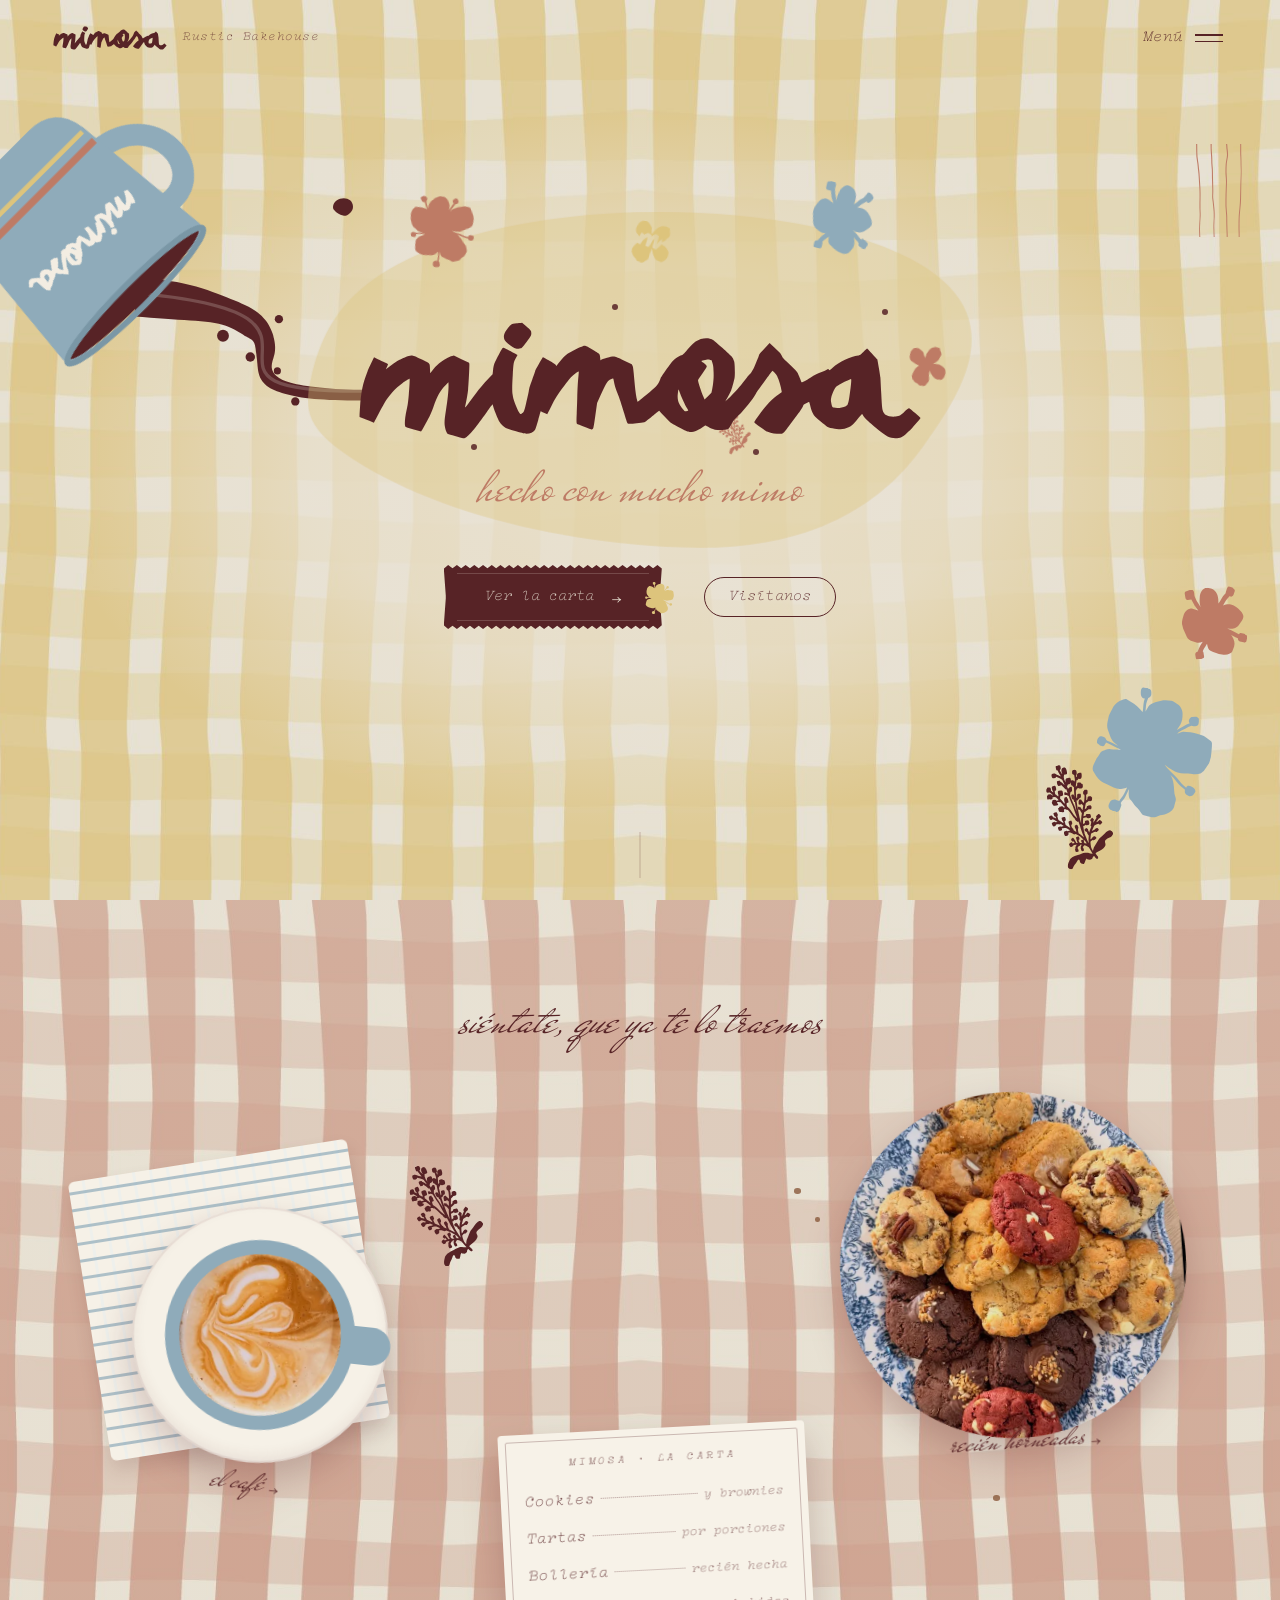
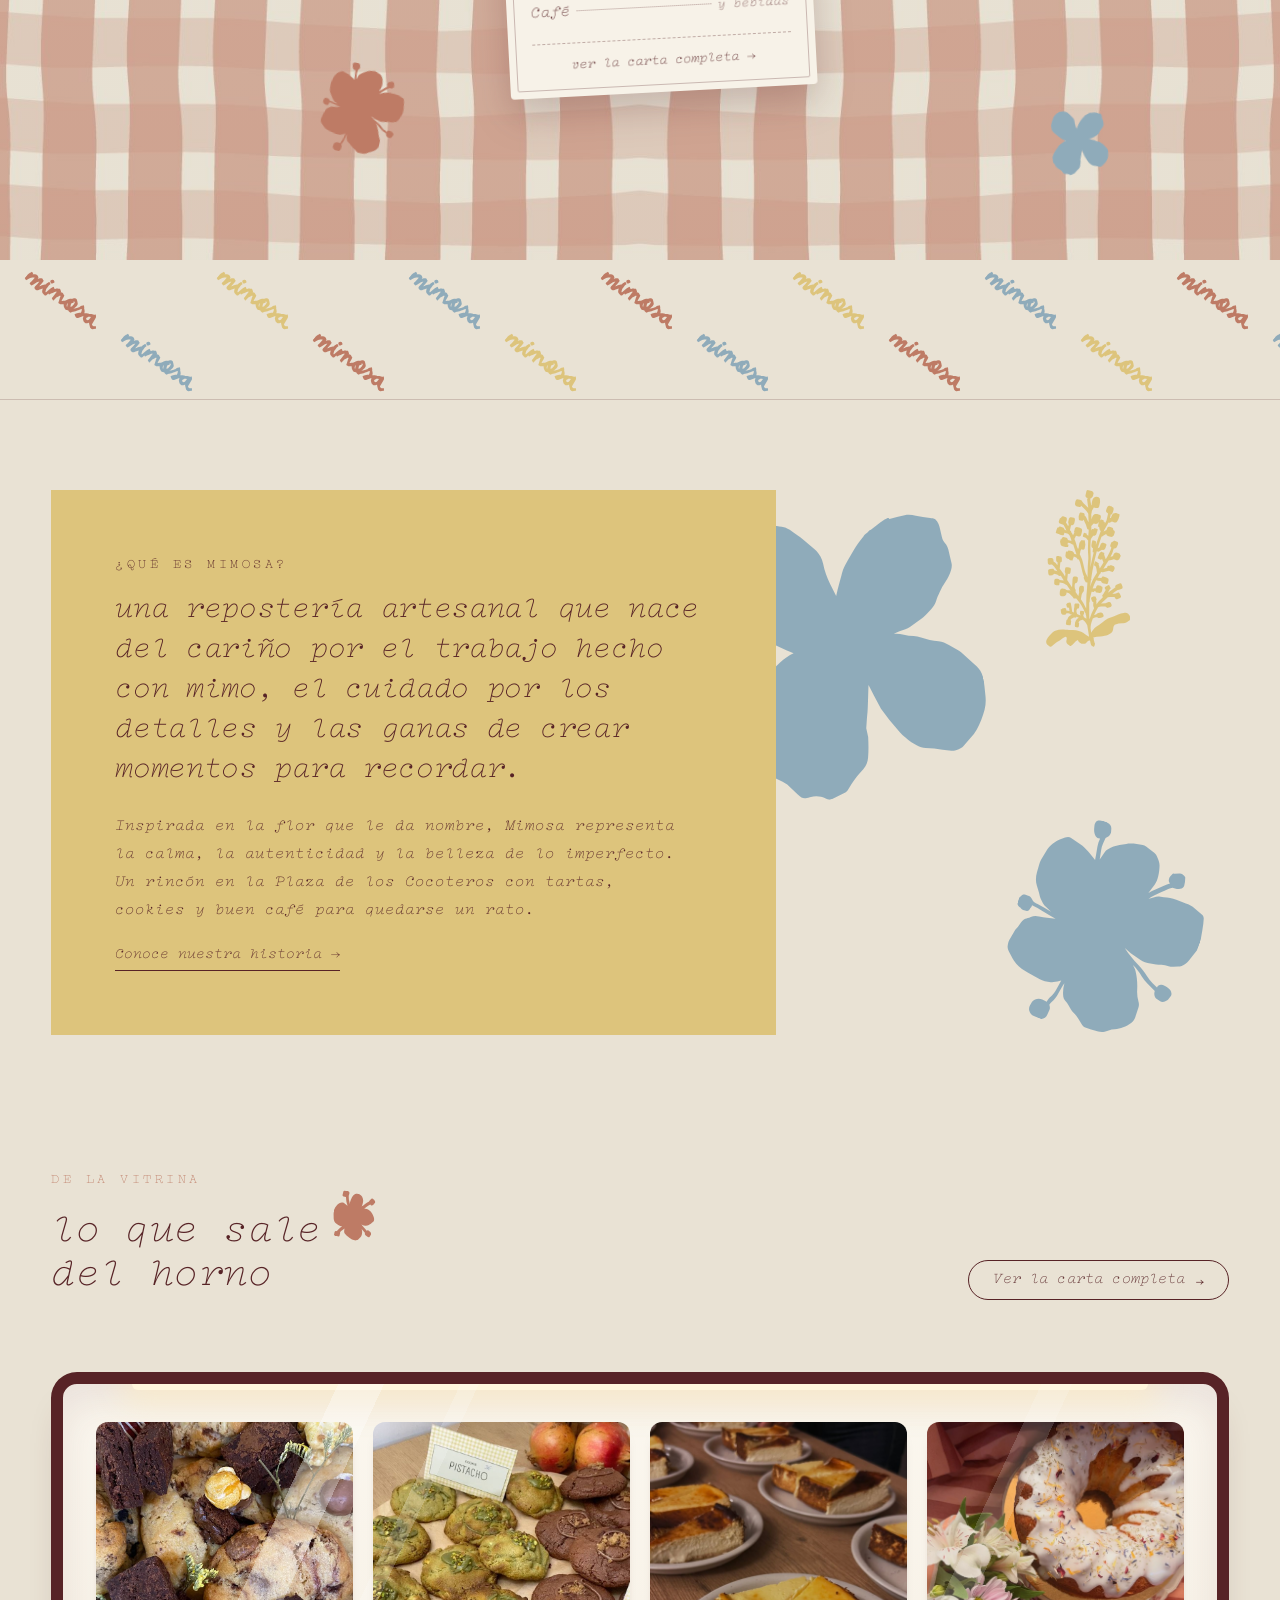
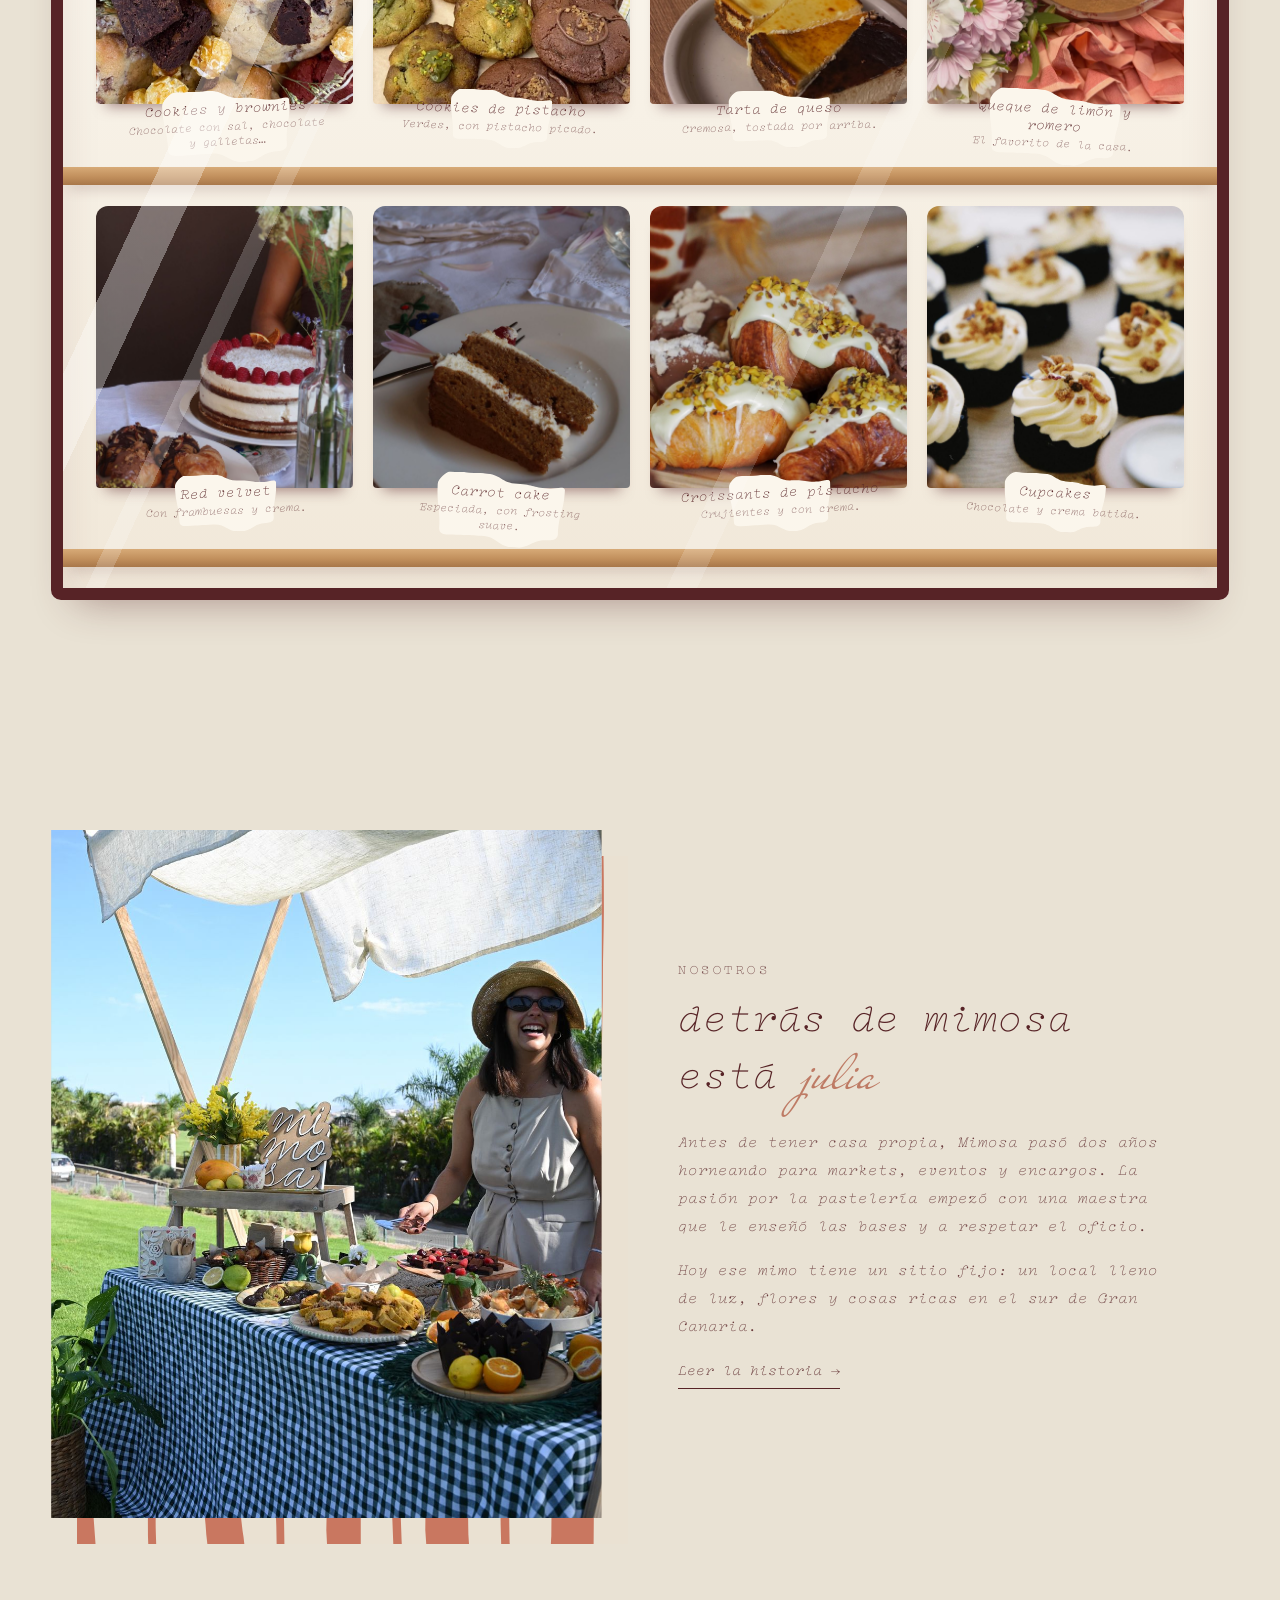
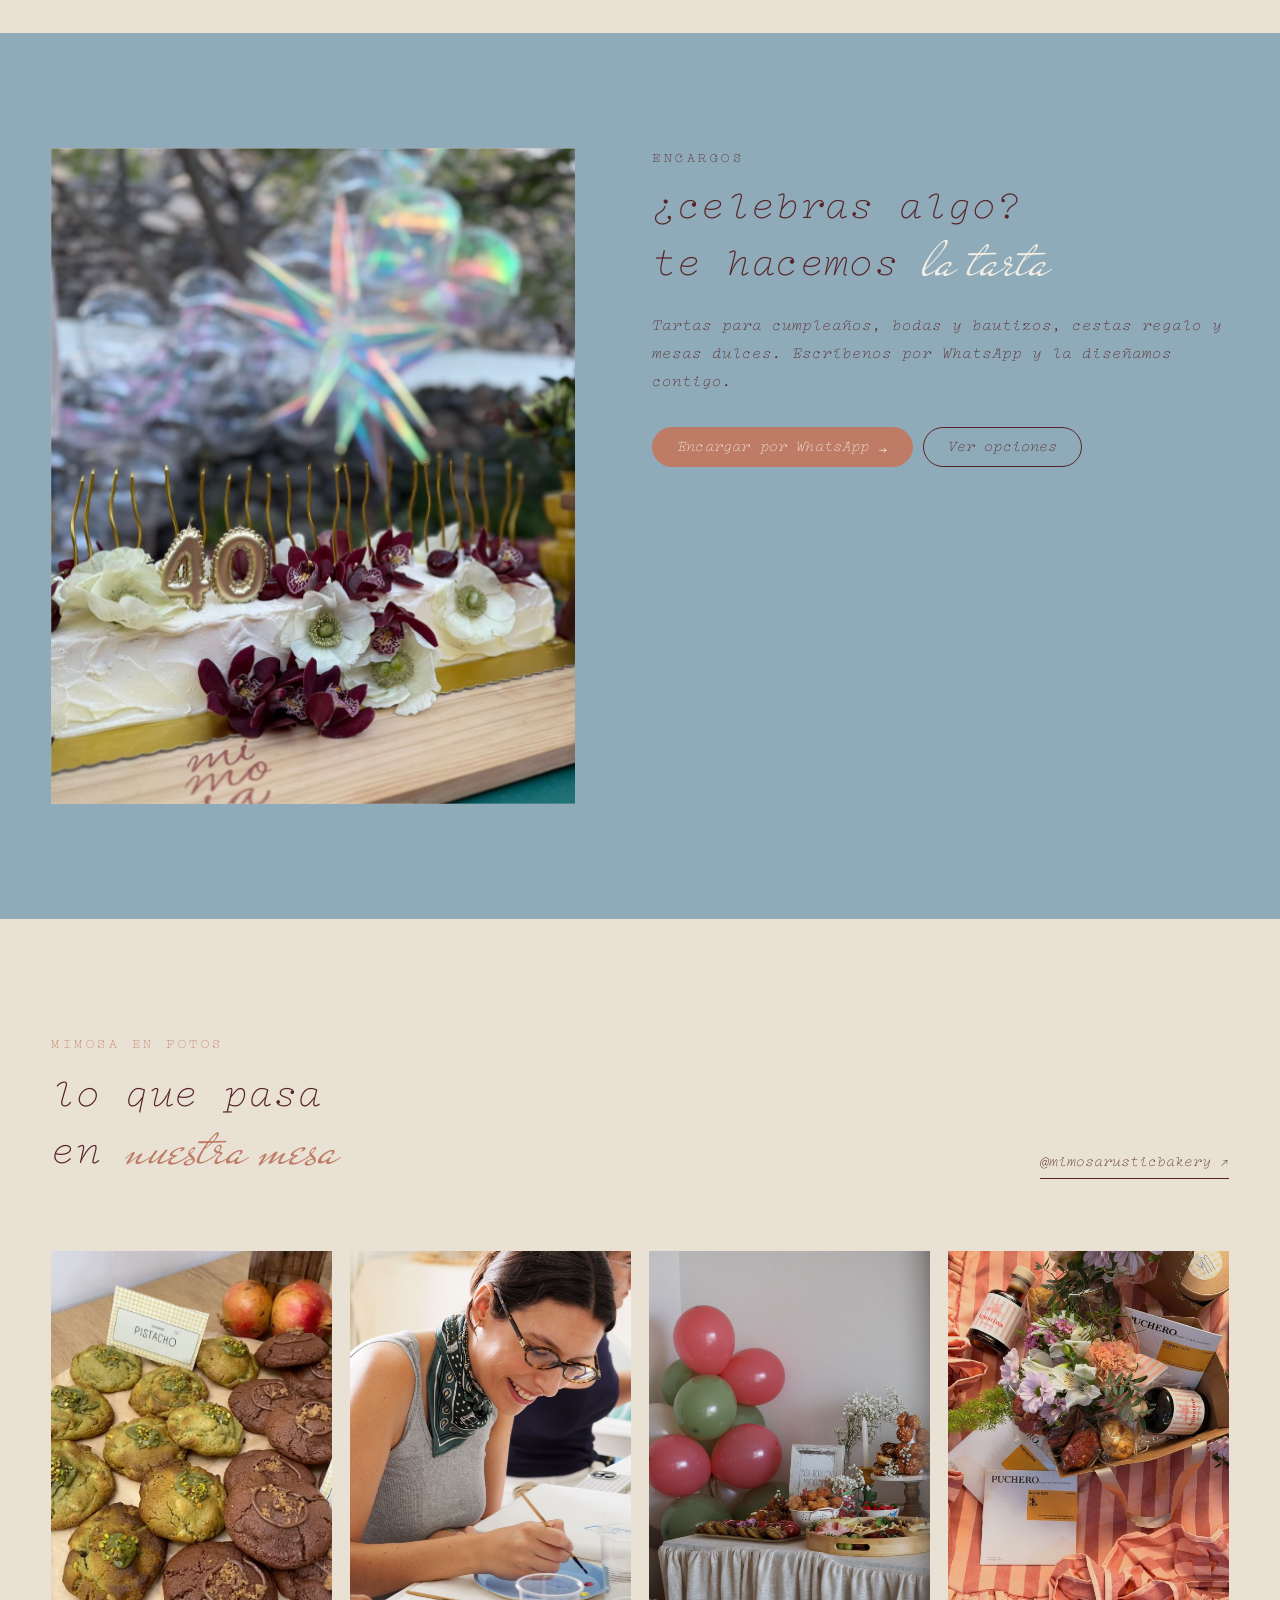
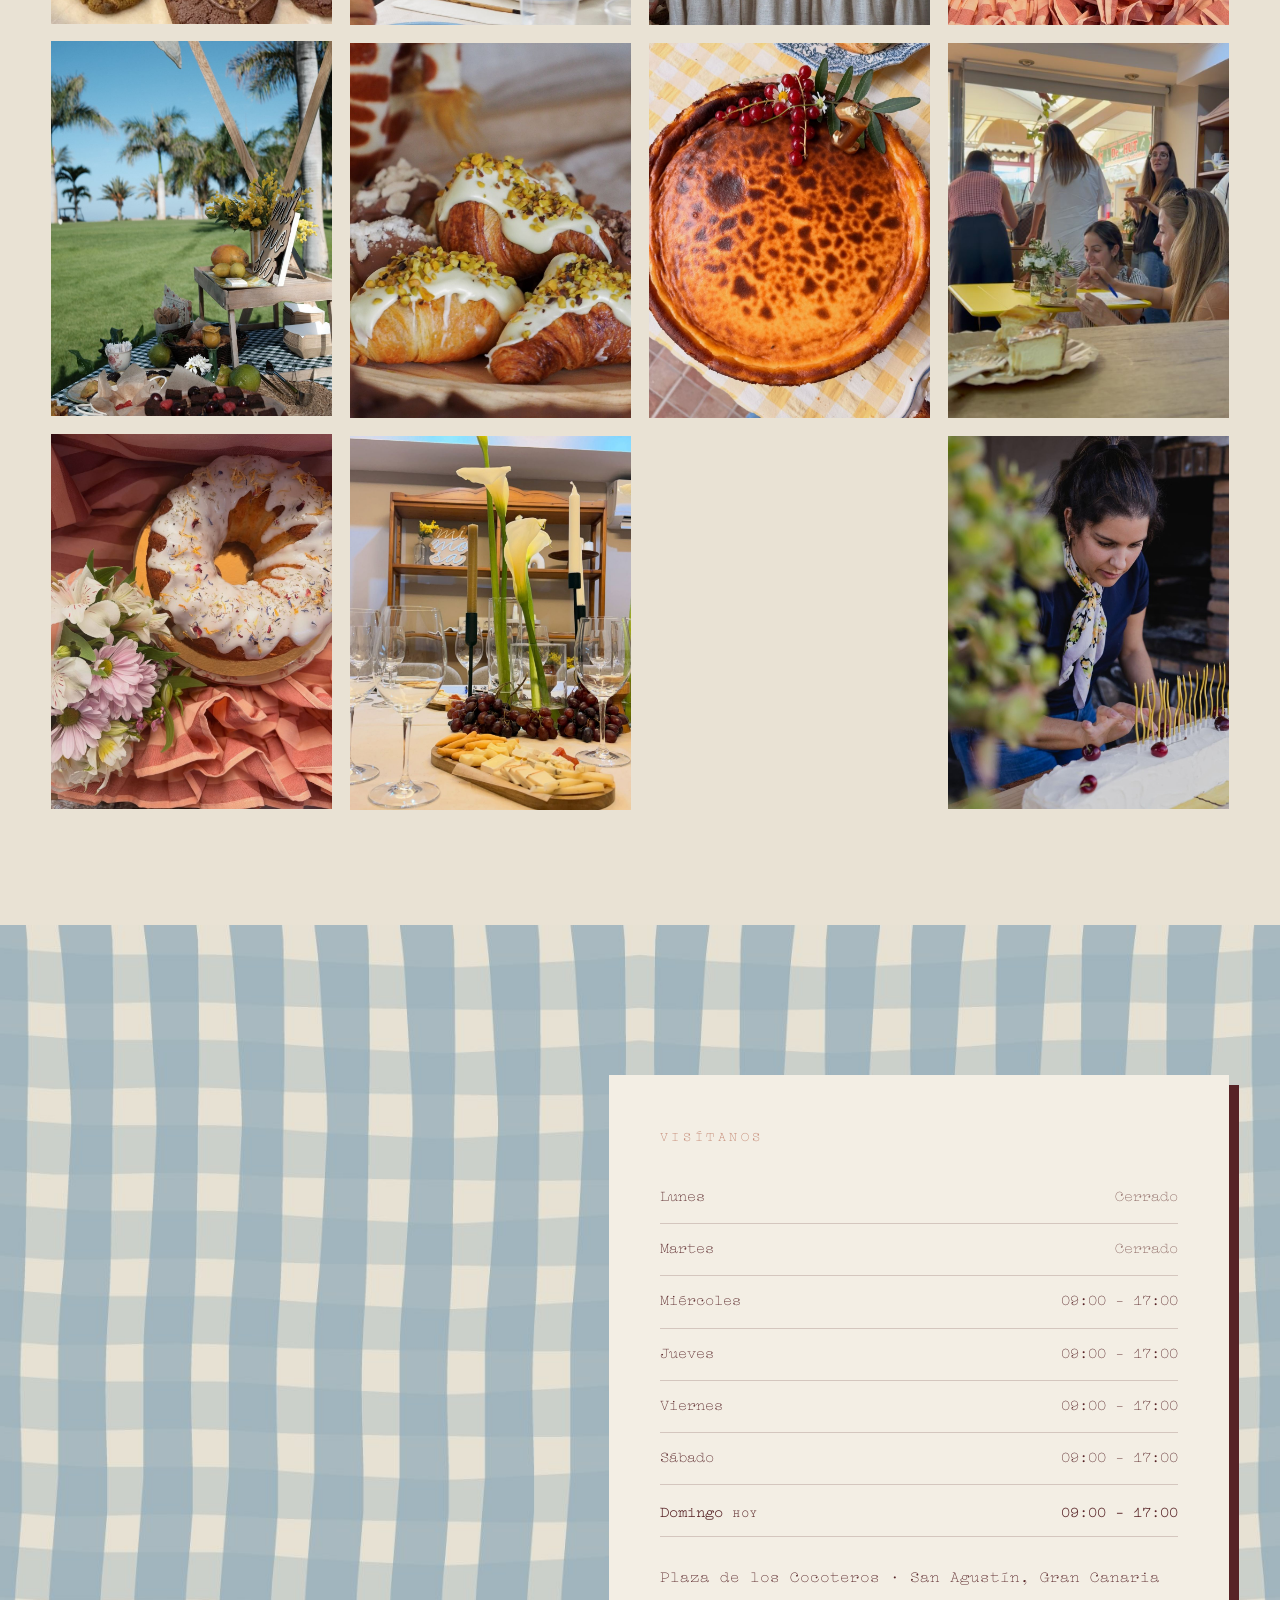
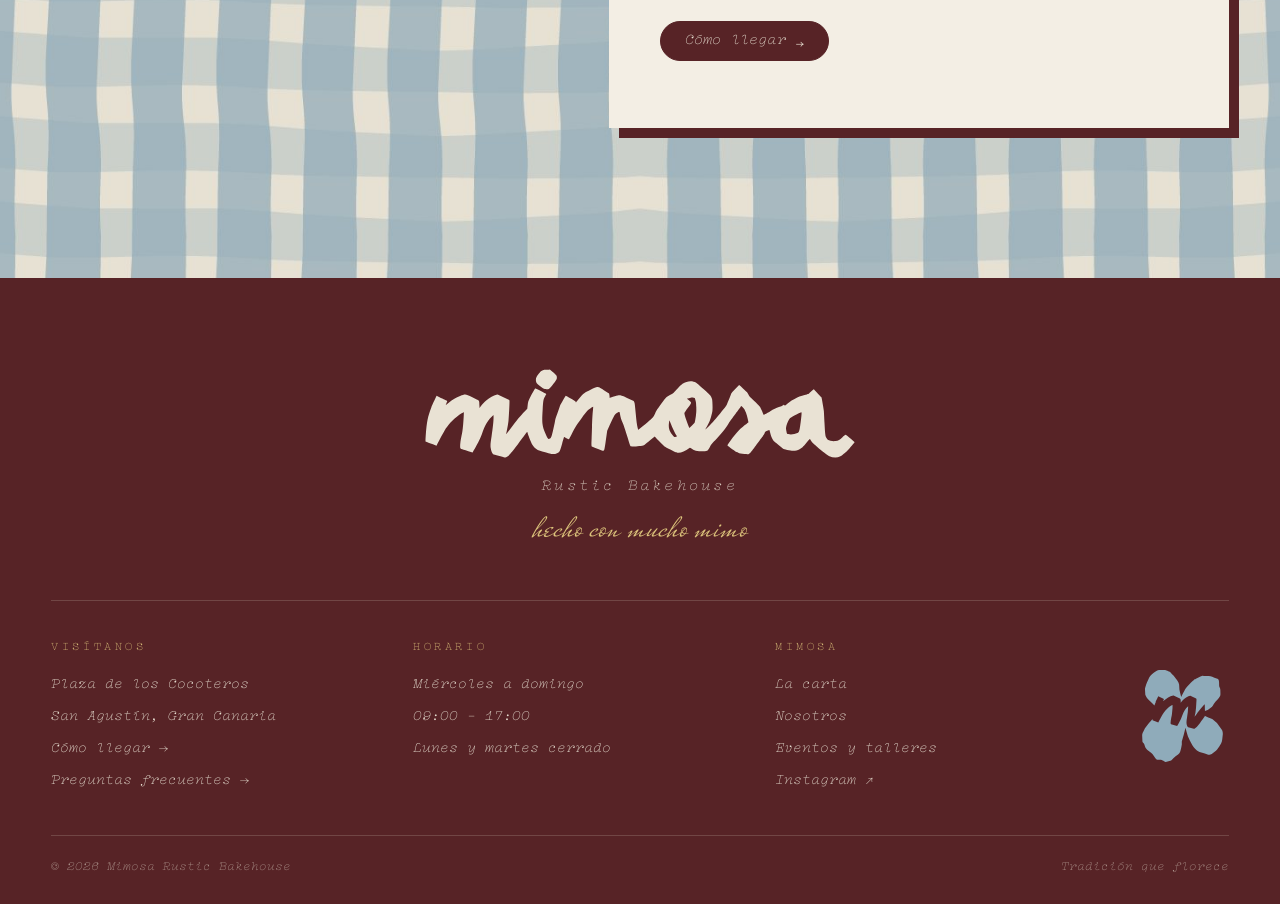
==== commit 85fb0838: "Nueva web de Mimosa con la identidad de marca - Portada con la taza que cae y el café que escribe el" ====
--- a/index.html
+++ b/index.html
@@ -3,33 +3,36 @@
 <head>
 <meta charset="utf-8">
 <meta name="viewport" content="width=device-width, initial-scale=1">
-<title>Mimosa · Rustic Bakery en San Agustín, Gran Canaria</title>
+<title>Mimosa · Rustic Bakehouse en San Agustín, Gran Canaria</title>
 <meta name="description" content="Cafetería y repostería rústica en la Plaza de los Cocoteros, San Agustín. Cookies, tartas, café y encargos hechos con mucho mimo.">
-<meta name="theme-color" content="#f4efe7">
-<meta property="og:title" content="Mimosa · Rustic Bakery en San Agustín, Gran Canaria">
+<meta name="theme-color" content="#E9E2D4">
+<meta property="og:title" content="Mimosa · Rustic Bakehouse en San Agustín, Gran Canaria">
 <meta property="og:description" content="Cafetería y repostería rústica en la Plaza de los Cocoteros, San Agustín. Cookies, tartas, café y encargos hechos con mucho mimo.">
 <meta property="og:image" content="img/og-mimosa.jpg">
 <link rel="icon" href="favicon.svg" type="image/svg+xml">
 <link rel="apple-touch-icon" href="apple-touch-icon.png">
 <script>document.documentElement.classList.add('js', 'fuente-mimosa')</script>
 <link rel="preload" href="fonts/trazo-muestrario.woff2" as="font" type="font/woff2" crossorigin>
+<link rel="preload" href="fonts/compagnon-italic.woff2" as="font" type="font/woff2" crossorigin>
 <link rel="preconnect" href="https://fonts.googleapis.com">
 <link rel="preconnect" href="https://fonts.gstatic.com" crossorigin>
-<link href="https://fonts.googleapis.com/css2?family=Geist:wght@300..700&family=Instrument+Serif:ital@0;1&display=swap" rel="stylesheet">
-<link rel="stylesheet" href="css/site.css?v=20261107140805">
-<link rel="preload" as="image" href="media/cafe-inicio.jpg?v=20261107140805">
+<link href="https://fonts.googleapis.com/css2?family=Cutive&family=Mr+De+Haviland&display=swap" rel="stylesheet">
+<link rel="stylesheet" href="css/site.css?v=20261114175530">
+<link rel="stylesheet" href="css/marca.css?v=20261114175530">
+
 </head>
 <body data-page="index">
 
-<header class="header on-dark">
+<header class="header">
   <div class="header__in">
-    <a class="brand" href="index.html" aria-label="Mimosa, inicio"><span class="logo-icon" aria-hidden="true"></span><span class="brand__name">Mimosa</span><span class="brand__tag">Rustic bakery</span></a>
+    <a class="brand" href="index.html" aria-label="Mimosa Rustic Bakehouse, inicio"><span class="brand__logo" aria-hidden="true"></span><span class="brand__tag">Rustic Bakehouse</span></a>
     <nav class="nav" aria-label="Principal">
       <a href="index.html" aria-current="page">Inicio</a>
       <a href="carta.html">La carta</a>
       <a href="nosotros.html">Nosotros</a>
       <a href="eventos.html">Eventos y talleres</a>
       <a href="visitanos.html">Visítanos</a>
+      <a href="preguntas.html">Preguntas</a>
     </nav>
     <a class="btn" href="carta.html#encargos" data-wa="Hola Mimosa, me gustaría encargar una tarta.">Encargar una tarta</a>
     <button class="menu-btn" type="button" aria-expanded="false" aria-controls="mobileMenu"><span>Menú</span><i></i></button>
@@ -43,43 +46,97 @@
     <a class="big" href="nosotros.html">Nosotros</a>
     <a class="big" href="eventos.html">Eventos</a>
     <a class="big" href="visitanos.html">Visítanos</a>
+    <a class="big" href="preguntas.html">Preguntas</a>
   </nav>
   <div class="meta"><span>Mié – Dom · 09:00 – 17:00</span><a href="https://www.instagram.com/mimosarusticbakery/" target="_blank" rel="noopener">Instagram ↗</a></div>
 </div>
 
 <main>
-<section class="hero" aria-label="Mimosa">
-  <video class="hero__media" muted playsinline autoplay preload="auto" poster="media/cafe-inicio.jpg?v=20261107140805" aria-hidden="true">
-    <source src="media/cafe-derramado-movil.mp4?v=20261107140805" type="video/mp4" media="(max-width: 760px)">
-    <source src="media/cafe-derramado.mp4?v=20261107140805" type="video/mp4">
-  </video>
-  <div class="hero__shade"></div>
-  <button class="skip-video" type="button">Saltar</button>
-  <div class="hero__content">
-    <div class="wrap hero__grid">
-      <div>
-        <p class="label" data-hero="2">Rustic bakery — San Agustín, Gran Canaria</p>
-        <h1 class="display" data-hero="2">Hecho con<br><em>mucho mimo</em></h1>
-      </div>
-      <div class="hero__side">
-        <div class="hero__ctas" data-hero="4">
-          <a class="btn btn--light" href="carta.html">Ver la carta <span class="arr">→</span></a>
-          <a class="btn btn--line-light" href="visitanos.html">Cómo llegar</a>
-        </div>
-      </div>
-    </div>
+<section class="hero hero--marca portada-cafe" aria-label="Mimosa Rustic Bakehouse">
+  <svg class="cafe-rastro" aria-hidden="true"></svg>
+  <div class="cafe-taza" aria-hidden="true">
+    <svg viewBox="-14 0 122 100">
+      <path d="M17 30 C-5 27 -7 63 22 66" fill="none" stroke="#8FABBA" stroke-width="9" stroke-linecap="round"/>
+      <path d="M14 15 Q14 10 19 10 H89 Q94 10 94 15 L88 77 Q86 92 71 92 H37 Q22 92 20 77 Z" fill="#8FABBA"/>
+      <path d="M20.5 70 H87.5" stroke="#BE7B65" stroke-width="3"/>
+      <path d="M21.5 76 H86.8" stroke="#DDC47C" stroke-width="2"/>
+      <image href="img/marca/logotipo-crema.svg?v=20261114175530" x="25" y="36" width="58" height="12.2"/>
+      <ellipse cx="54" cy="13.5" rx="38" ry="5" fill="#572326"/>
+      <ellipse cx="54" cy="12.5" rx="39.5" ry="5.6" fill="none" stroke="#7a97a6" stroke-width="2.5"/>
+      <circle class="cafe-boca" cx="54" cy="12" r="1" fill="none"/>
+    </svg>
+  </div>
+  <div class="hero-marca__in">
+    <h1 class="sr-only">Mimosa Rustic Bakehouse</h1>
+    <div class="vierte" aria-hidden="true">
+      <span class="deco deco--ovalo c-oro" data-at=".9"></span>
+      <span class="deco ilus ilus--flor-1 c-melocoton" data-at=".16" style="--x:15%;--y:-78%;--w:13%;--r:-12deg"></span>
+      <span class="deco ilus ilus--isotipo c-oro" data-at=".52" style="--x:52%;--y:-66%;--w:7.5%;--r:8deg"></span>
+      <span class="deco ilus ilus--ramita c-melocoton" data-at=".66" style="--x:66%;--y:88%;--w:7%;--r:-28deg"></span>
+      <span class="deco ilus ilus--flor-2 c-azul" data-at=".86" style="--x:86%;--y:-86%;--w:12%;--r:14deg"></span>
+      <span class="deco ilus ilus--flor-3 c-melocoton" data-at=".98" style="--x:101%;--y:38%;--w:7%;--r:-10deg"></span>
+      <span class="vierte__logo"></span>
+      <i class="vierte__gota g1"></i><i class="vierte__gota g2"></i><i class="vierte__gota g3"></i><i class="vierte__gota g4"></i>
+    </div>
+    <p class="cafe-lema">hecho con mucho mimo</p>
+    <div class="hero__ctas cafe-ctas">
+      <a class="btn" href="carta.html">Ver la carta <span class="arr">→</span></a>
+      <a class="btn btn--ghost" href="visitanos.html">Visítanos</a>
+    </div>
+  </div>
+  <div class="cafe-deco" aria-hidden="true">
+    <span class="deco-fin deco-lineas c-melocoton"></span>
+    <span class="deco-fin ilus ilus--flor-1 c-azul" style="--d:.15s"></span>
+    <span class="deco-fin ilus ilus--ramita c-burdeos" style="--d:.3s"></span>
+    <span class="deco-fin ilus ilus--flor-2 c-melocoton" style="--d:.45s"></span>
+    <span class="deco-fin deco-mancha c-burdeos" style="--d:.1s"></span>
   </div>
   <span class="scroll-cue" aria-hidden="true"></span>
 </section>
 
-<section class="section section--intro">
-  <div class="wrap">
-    <div class="statement">
-      <p class="label" data-reveal>La casa de Mimosa</p>
-      <div>
-        <p class="big" data-reveal>Un rincón en la Plaza de los Cocoteros con cookies gorditas, tartas con flores y café para <em>quedarse un rato</em>.</p>
-        <a class="link" href="nosotros.html" data-reveal>Conoce nuestra historia →</a>
-      </div>
+<section class="mesa" aria-label="Siéntate a la mesa">
+  <div class="mesa__in">
+    <p class="mesa__hola" data-reveal>siéntate, que ya te lo traemos</p>
+    <span class="mesa__servilleta" aria-hidden="true" data-reveal style="--fx:-60vw;--fy:10vh;--fr:-40deg;--r:-9deg;--d:.05s"></span>
+    <a class="mesa__obj mesa__taza" href="carta.html#cafe" data-reveal style="--fx:-70vw;--fy:-10vh;--fr:-60deg;--r:6deg;--d:.15s">
+      <span class="mesa__plato"><span class="mesa__cafe"><img src="img/mesa/taza.webp?v=20261114175530" alt="Café con leche con latte art visto desde arriba" decoding="async"></span></span>
+      <span class="mesa__nota">el café <span class="arr">→</span></span>
+    </a>
+    <a class="mesa__obj mesa__cookies" href="carta.html#cookies" data-reveal style="--fx:70vw;--fy:-20vh;--fr:50deg;--r:-4deg;--d:.3s">
+      <img src="img/mesa/cookies.webp?v=20261114175530" alt="Plato de cookies recién horneadas visto desde arriba" decoding="async">
+      <span class="mesa__nota">recién horneadas <span class="arr">→</span></span>
+    </a>
+    <a class="mesa__obj mesa__carta" href="carta.html" data-reveal style="--fx:10vw;--fy:70vh;--fr:-30deg;--r:-3deg;--d:.45s">
+      <span class="mesa__carta-cab">Mimosa · la carta</span>
+      <span class="mesa__carta-lista">
+        <span><b>Cookies</b><i></i><em>y brownies</em></span>
+        <span><b>Tartas</b><i></i><em>por porciones</em></span>
+        <span><b>Bollería</b><i></i><em>recién hecha</em></span>
+        <span><b>Café</b><i></i><em>y bebidas</em></span>
+      </span>
+      <span class="mesa__carta-pie">ver la carta completa →</span>
+    </a>
+    <span class="ilus ilus--ramita c-burdeos mesa__flor m1" aria-hidden="true" data-reveal style="--fx:40vw;--fy:60vh;--fr:90deg;--r:-32deg;--d:.6s"></span>
+    <span class="ilus ilus--flor-1 c-melocoton mesa__flor m2" aria-hidden="true" data-reveal style="--fx:-30vw;--fy:50vh;--fr:-120deg;--r:12deg;--d:.7s"></span>
+    <span class="ilus ilus--flor-3 c-azul mesa__flor m3" aria-hidden="true" data-reveal style="--fx:30vw;--fy:-40vh;--fr:140deg;--r:-6deg;--d:.75s"></span>
+    <i class="mesa__miga a" aria-hidden="true"></i><i class="mesa__miga b" aria-hidden="true"></i><i class="mesa__miga c" aria-hidden="true"></i>
+  </div>
+</section>
+
+<div class="ribbon" aria-hidden="true"><div class="ribbon__track"><span class="ribbon__logo c-melocoton"></span><span class="ribbon__logo c-azul"></span><span class="ribbon__logo c-oro"></span><span class="ribbon__logo c-melocoton"></span><span class="ribbon__logo c-azul"></span><span class="ribbon__logo c-oro"></span><span class="ribbon__logo c-melocoton"></span><span class="ribbon__logo c-azul"></span><span class="ribbon__logo c-oro"></span><span class="ribbon__logo c-melocoton"></span><span class="ribbon__logo c-azul"></span><span class="ribbon__logo c-oro"></span><span class="ribbon__logo c-melocoton"></span><span class="ribbon__logo c-azul"></span><span class="ribbon__logo c-oro"></span><span class="ribbon__logo c-melocoton"></span><span class="ribbon__logo c-azul"></span><span class="ribbon__logo c-oro"></span><span class="ribbon__logo c-melocoton"></span><span class="ribbon__logo c-azul"></span><span class="ribbon__logo c-oro"></span><span class="ribbon__logo c-melocoton"></span><span class="ribbon__logo c-azul"></span><span class="ribbon__logo c-oro"></span><span class="ribbon__logo c-melocoton"></span><span class="ribbon__logo c-azul"></span><span class="ribbon__logo c-oro"></span><span class="ribbon__logo c-melocoton"></span><span class="ribbon__logo c-azul"></span><span class="ribbon__logo c-oro"></span><span class="ribbon__logo c-melocoton"></span><span class="ribbon__logo c-azul"></span><span class="ribbon__logo c-oro"></span><span class="ribbon__logo c-melocoton"></span><span class="ribbon__logo c-azul"></span><span class="ribbon__logo c-oro"></span></div></div>
+
+<section class="section que-es">
+  <div class="wrap que-es__grid">
+    <div class="que-es__panel" data-reveal>
+      <p class="label">¿Qué es Mimosa?</p>
+      <p class="big">Una repostería artesanal que nace del cariño por el trabajo hecho con mimo, el cuidado por los detalles y las ganas de crear momentos para recordar.</p>
+      <p>Inspirada en la flor que le da nombre, Mimosa representa la calma, la autenticidad y la belleza de lo imperfecto. Un rincón en la Plaza de los Cocoteros con tartas, cookies y buen café para quedarse un rato.</p>
+      <a class="link" href="nosotros.html">Conoce nuestra historia →</a>
+    </div>
+    <div class="que-es__flores" aria-hidden="true">
+      <span class="ilus ilus--flor-3 c-azul f1"></span>
+      <span class="ilus ilus--flor-1 c-azul f2"></span>
+      <span class="ilus ilus--ramita c-oro f3"></span>
     </div>
   </div>
 </section>
@@ -89,39 +146,34 @@
     <div class="section-head">
       <div>
         <p class="label" data-reveal>De la vitrina</p>
-        <h2 class="h2" data-reveal>Lo que sale<br>del horno</h2>
+        <h2 class="h2 with-deco" data-reveal>lo que sale<br>del horno<span class="ilus ilus--flor-2 c-melocoton deco-title" aria-hidden="true"></span></h2>
       </div>
       <a class="btn btn--ghost" href="carta.html" data-reveal>Ver la carta completa <span class="arr">→</span></a>
     </div>
   </div>
-  <div class="loop" data-loop>
-    <div class="loop__track">
-      <a class="product" href="carta.html#cookies"><div class="ph ph--45"><img src="img/cookies-brownies.jpg" alt="Cookies y brownies" loading="lazy"></div><h3>Cookies y brownies</h3><p>Chocolate con sal, chocolate y galletas…</p></a>
-      <a class="product" href="carta.html#cookies"><div class="ph ph--45"><img src="img/cookies-pistacho.jpg" alt="Cookies de pistacho y chocolate" loading="lazy"></div><h3>Cookies de pistacho</h3><p>Verdes, con pistacho picado.</p></a>
-      <a class="product" href="carta.html#tartas"><div class="ph ph--45"><img src="img/tarta-queso.jpg" alt="Porciones de tarta de queso" loading="lazy"></div><h3>Tarta de queso</h3><p>Cremosa, tostada por arriba.</p></a>
-      <a class="product" href="carta.html#tartas"><div class="ph ph--45"><img src="img/queque-limon.jpg" alt="Queque de limón y romero con flores" loading="lazy"></div><h3>Queque de limón y romero</h3><p>El favorito de la casa.</p></a>
-      <a class="product" href="carta.html#tartas"><div class="ph ph--45"><img src="img/red-velvet.jpg" alt="Tarta red velvet con frambuesas" loading="lazy"></div><h3>Red velvet</h3><p>Con frambuesas y crema.</p></a>
-      <a class="product" href="carta.html#bolleria"><div class="ph ph--45"><img src="img/croissants-pistacho.jpg" alt="Croissants de pistacho" loading="lazy"></div><h3>Croissants de pistacho</h3><p>Crujientes y con crema.</p></a>
-      <a class="product" href="carta.html#bolleria"><div class="ph ph--45"><img src="img/rollos-canela.jpg" alt="Rollos de canela glaseados" loading="lazy"></div><h3>Rollos de canela</h3><p>Glaseados y recién hechos.</p></a>
-      <a class="product" href="carta.html#tartas"><div class="ph ph--45"><img src="img/tarta-frutos-rojos.jpg" alt="Pavlova con frutos rojos y flores" loading="lazy"></div><h3>Pavlova</h3><p>Merengue, nata y frutos rojos.</p></a>
-      <a class="product" href="carta.html#tartas"><div class="ph ph--45"><img src="img/cupcakes.jpg" alt="Cupcakes de chocolate con crema" loading="lazy"></div><h3>Cupcakes</h3><p>Chocolate y crema batida.</p></a>
-      <a class="product" href="carta.html#bolleria"><div class="ph ph--45"><img src="img/brioches-flores.jpg" alt="Brioches con flores" loading="lazy"></div><h3>Brioches con flores</h3><p>Para desayunar sin prisa.</p></a>
-    </div>
-  </div>
-</section>
-
-<section class="band" aria-label="Eventos y talleres">
-  <div class="band__img"><img src="img/mesa-dulce.jpg" alt="Mesa dulce de Mimosa con cookies, brownies y frutas sobre mantel de cuadros" loading="lazy"></div>
-  <div class="wrap band__content">
-    <p class="label" data-reveal>Eventos · Talleres · Markets</p>
-    <h2 class="h2" data-reveal>Mesas dulces para celebrar a lo grande</h2>
-    <a class="btn btn--light" href="eventos.html" data-reveal>Descubre los eventos <span class="arr">→</span></a>
+  <div class="wrap">
+    <div class="vitrina" data-reveal>
+      <div class="vitrina__luz" aria-hidden="true"></div>
+      <div class="vitrina__balda">
+      <a class="vit" href="carta.html#cookies" style="--tr:-3deg"><span class="vit__foto"><img src="img/cookies-brownies.jpg" alt="Cookies y brownies" loading="lazy"></span><span class="vit__eti"><b>Cookies y brownies</b><small>Chocolate con sal, chocolate y galletas…</small></span></a>
+      <a class="vit" href="carta.html#cookies" style="--tr:2deg"><span class="vit__foto"><img src="img/cookies-pistacho.jpg" alt="Cookies de pistacho y chocolate" loading="lazy"></span><span class="vit__eti"><b>Cookies de pistacho</b><small>Verdes, con pistacho picado.</small></span></a>
+      <a class="vit" href="carta.html#tartas" style="--tr:-1.5deg"><span class="vit__foto"><img src="img/tarta-queso.jpg" alt="Porciones de tarta de queso" loading="lazy"></span><span class="vit__eti"><b>Tarta de queso</b><small>Cremosa, tostada por arriba.</small></span></a>
+      <a class="vit" href="carta.html#tartas" style="--tr:3deg"><span class="vit__foto"><img src="img/queque-limon.jpg" alt="Queque de limón y romero con flores" loading="lazy"></span><span class="vit__eti"><b>Queque de limón y romero</b><small>El favorito de la casa.</small></span></a>
+      </div>
+      <div class="vitrina__balda">
+      <a class="vit" href="carta.html#tartas" style="--tr:-2.5deg"><span class="vit__foto"><img src="img/red-velvet.jpg" alt="Tarta red velvet con frambuesas" loading="lazy"></span><span class="vit__eti"><b>Red velvet</b><small>Con frambuesas y crema.</small></span></a>
+      <a class="vit" href="carta.html#tartas" style="--tr:3deg"><span class="vit__foto"><img src="img/carrot-cake.jpg" alt="Porción de carrot cake" loading="lazy"></span><span class="vit__eti"><b>Carrot cake</b><small>Especiada, con frosting suave.</small></span></a>
+      <a class="vit" href="carta.html#bolleria" style="--tr:-3deg"><span class="vit__foto"><img src="img/croissants-pistacho.jpg" alt="Croissants de pistacho" loading="lazy"></span><span class="vit__eti"><b>Croissants de pistacho</b><small>Crujientes y con crema.</small></span></a>
+      <a class="vit" href="carta.html#tartas" style="--tr:3deg"><span class="vit__foto"><img src="img/cupcakes.jpg" alt="Cupcakes de chocolate con crema" loading="lazy"></span><span class="vit__eti"><b>Cupcakes</b><small>Chocolate y crema batida.</small></span></a>
+      </div>
+      <div class="vitrina__cristal" aria-hidden="true"></div>
+    </div>
   </div>
 </section>
 
 <section class="section">
   <div class="wrap split">
-    <div class="ph ph--45" data-reveal="img"><img src="img/julia.jpg" alt="Julia, fundadora de Mimosa, en un market" loading="lazy"></div>
+    <div class="framed framed--rayas-melocoton"><div class="ph ph--45" data-reveal="img"><img src="img/julia.jpg" alt="Julia, fundadora de Mimosa, en un market" loading="lazy"></div></div>
     <div>
       <p class="label" data-reveal>Nosotros</p>
       <h2 class="h2" data-reveal>Detrás de Mimosa<br>está <em>Julia</em></h2>
@@ -132,7 +184,7 @@
   </div>
 </section>
 
-<section class="section section--alt">
+<section class="section bloque bloque--azul">
   <div class="wrap order">
     <div class="order__img"><figure class="ph ph--45 zoom" data-zoom="home-encargo" data-reveal="img"><img src="img/tarta-40.jpg" alt="Tarta de cumpleaños decorada con flores y velas" loading="lazy"></figure></div>
     <div>
@@ -165,16 +217,14 @@
       <figure class="zoom" data-zoom="home" data-reveal><img src="img/cesta-regalo.jpg" alt="Cesta regalo con flores" loading="lazy"><figcaption>Cestas regalo</figcaption></figure>
       <figure class="zoom" data-zoom="home" data-reveal><img src="img/cata-queso-mesa.jpg" alt="Cata de tarta de queso con clientes" loading="lazy"><figcaption>Cata de tarta de queso</figcaption></figure>
       <figure class="zoom" data-zoom="home" data-reveal><img src="img/julia-decorando.jpg" alt="Decorando una tarta con flores" loading="lazy"><figcaption>Detalles a mano</figcaption></figure>
-      <figure class="zoom" data-zoom="home" data-reveal><img src="img/brioches-flores.jpg" alt="Brioches con flores" loading="lazy"><figcaption>Brioches con flores</figcaption></figure>
-    </div>
-  </div>
-</section>
-
-<section class="mantel" aria-label="Visítanos">
+    </div>
+  </div>
+</section>
+
+<section class="mantel mantel--marca" aria-label="Visítanos">
   <div class="wrap">
     <div class="card visit-card" data-reveal>
       <p class="label">Visítanos</p>
-      <h2 class="h2">Te guardamos<br>una mesa</h2>
       <ul class="hours">
         <li class="is-closed"><span>Lunes</span><span>Cerrado</span></li>
         <li class="is-closed"><span>Martes</span><span>Cerrado</span></li>
@@ -193,24 +243,27 @@
 
 <a class="wa-float" href="carta.html#encargos" data-wa="Hola Mimosa, me gustaría encargar una tarta." aria-label="Encargar una tarta por WhatsApp">Encargar una tarta</a>
 <footer class="footer">
-  <div class="wrap">
-    <div class="footer__top">
-      <div class="footer__brand">
-        <div class="footer__logos"><span class="logo-word" role="img" aria-label="mimosa"></span><span class="logo-icon logo-icon--lg" aria-hidden="true"></span></div>
-        <p>Repostería rústica hecha con mucho mimo en la Plaza de los Cocoteros, San Agustín.</p>
-      </div>
+  <div class="footer__pattern" aria-hidden="true"></div>
+  <div class="wrap">
+    <div class="footer__hero">
+      <span class="footer__logo" role="img" aria-label="mimosa"></span>
+      <p class="footer__tag">Rustic Bakehouse</p>
+      <p class="footer__hand">Hecho con mucho mimo</p>
+    </div>
+    <div class="footer__cols">
       <div>
         <h4>Visítanos</h4>
         <ul>
           <li>Plaza de los Cocoteros</li>
           <li>San Agustín, Gran Canaria</li>
           <li><a href="visitanos.html">Cómo llegar →</a></li>
+          <li><a href="preguntas.html">Preguntas frecuentes →</a></li>
         </ul>
       </div>
       <div>
         <h4>Horario</h4>
         <ul>
-          <li>Miércoles – Domingo</li>
+          <li>Miércoles a domingo</li>
           <li>09:00 – 17:00</li>
           <li>Lunes y martes cerrado</li>
         </ul>
@@ -224,14 +277,15 @@
           <li><a href="https://www.instagram.com/mimosarusticbakery/" target="_blank" rel="noopener">Instagram ↗</a></li>
         </ul>
       </div>
+      <span class="footer__iso" aria-hidden="true"></span>
     </div>
     <div class="footer__bottom">
-      <span>© <span data-year>2026</span> Mimosa Rustic Bakery</span>
-      <span>Hecho con mucho mimo</span>
+      <span>© <span data-year>2026</span> Mimosa Rustic Bakehouse</span>
+      <span>Tradición que florece</span>
     </div>
   </div>
 </footer>
 
-<script src="js/site.js?v=20261107140805" defer></script>
+<script src="js/site.js?v=20261114175530" defer></script>
 </body>
 </html>
--- a/css/marca.css
+++ b/css/marca.css
@@ -0,0 +1,1045 @@
+/* ==========================================================
+   MIMOSA · RUSTIC BAKEHOUSE — capa de marca
+   Basada en el Manual de marca (All Good!).
+   Paleta: Almond Cream · Night Bordeaux · Burnt Peach ·
+           Straw Gold · Cool Steel
+   Tipografía: máquina de escribir en cursiva y minúsculas
+   (LTC Remington Typewriter Pro; en web usamos Courier Prime
+   como equivalente libre) + letra manuscrita para toques.
+   ========================================================== */
+:root {
+  --almond: #E9E2D4;
+  --almond-2: #E0D6C3;
+  --almond-3: #F3EEE4;
+  --bordeaux: #572326;
+  --bordeaux-2: #6b3336;
+  --peach: #BE7B65;
+  --gold: #DDC47C;
+  --steel: #8FABBA;
+
+  /* reasignación de los tokens de la web */
+  --bg: var(--almond);
+  --bg-2: var(--almond-2);
+  --paper: var(--almond-3);
+  --ink: var(--bordeaux);
+  --ink-2: #6a3b3c;
+  --muted: #8a6560;
+  --line: rgba(87, 35, 38, .2);
+  --wine: var(--bordeaux);
+  --mustard: var(--gold);
+  --espresso: var(--bordeaux);
+
+  --type: "Courier Prime", "Courier New", monospace;
+  --serif: var(--type);
+  --sans: var(--type);
+}
+
+body { font-family: var(--type); font-size: 16.5px; line-height: 1.75; color: var(--ink); background: var(--almond); }
+::selection { background: var(--gold); color: var(--bordeaux); }
+
+/* ---------- Tipografía según el manual ---------- */
+.display, .h2, .h3, .product h3, .items h3, .values h3, .offer .h2, .cta-final .display,
+.chapter__title, .statement p.big, .que-es .big, .manifiesto__quote {
+  font-family: var(--type);
+  font-style: italic;
+  font-weight: 400;
+  letter-spacing: -.01em;
+  text-transform: lowercase;
+}
+.display em, .h2 em, .h3 em, .chapter__title em, .que-es .big em, .cta-final .display em {
+  font-family: var(--script);
+  font-style: normal;
+  color: var(--peach);
+  text-transform: lowercase;
+  -webkit-text-stroke: .02em currentColor;
+  font-size: 1.12em;
+  letter-spacing: 0;
+}
+.display { font-size: clamp(2.3rem, 4.6vw, 4.2rem); line-height: 1.05; }
+.h2 { font-size: clamp(1.9rem, 3.2vw, 3rem); line-height: 1.08; }
+.h3 { font-size: clamp(1.5rem, 2.2vw, 2rem); }
+.label, .footer h4, .hours li span:first-child + span:not(:only-child) { font-family: var(--type); }
+.label {
+  font-size: 12.5px; font-weight: 400; letter-spacing: .32em;
+  text-transform: uppercase; color: var(--peach);
+}
+.lead { font-style: italic; color: var(--ink-2); font-size: clamp(1.05rem, 1.4vw, 1.2rem); }
+p { color: inherit; }
+.muted, .note, figcaption, .product p, .items p { color: var(--muted); }
+.link { font-family: var(--type); font-style: italic; color: var(--bordeaux); }
+
+/* ---------- Botones en paleta de marca ---------- */
+.btn { background: var(--bordeaux); border-color: var(--bordeaux); color: var(--almond); }
+.btn:hover { background: var(--peach); border-color: var(--peach); color: var(--almond-3); }
+.btn--ghost { background: transparent; color: var(--bordeaux); border-color: var(--bordeaux); }
+.btn--ghost:hover { background: var(--bordeaux); color: var(--almond); }
+.btn--light { background: var(--almond); color: var(--bordeaux); border-color: var(--almond); }
+.btn--line-light { color: var(--almond); border-color: rgba(233, 226, 212, .7); }
+.btn--wa { background: var(--peach); border-color: var(--peach); color: var(--almond-3); }
+.btn--wa:hover { background: var(--bordeaux); border-color: var(--bordeaux); }
+.wa-float, .fuente-mimosa .wa-float { background: var(--bordeaux); border-color: var(--bordeaux); color: var(--almond); }
+.wa-float:hover { background: var(--peach); border-color: var(--peach); }
+.chip { border-color: var(--line); color: var(--bordeaux); background: var(--almond-3); }
+.chip:hover { background: var(--gold); }
+.tag { color: var(--bordeaux); border: 0; background: var(--gold); border-radius: 40% 60% 55% 45% / 60% 45% 55% 40%; padding: 5px 12px; }
+
+/* ---------- Logo oficial en la cabecera ---------- */
+.brand { gap: 14px; align-items: center; }
+.brand__logo {
+  display: block; width: 118px; aspect-ratio: 2024 / 426;
+  background: currentColor;
+  -webkit-mask: url("../img/marca/logotipo.svg") center / contain no-repeat;
+          mask: url("../img/marca/logotipo.svg") center / contain no-repeat;
+  color: var(--bordeaux);
+  transition: color .4s;
+}
+.brand__tag { font-family: var(--type); font-style: italic; text-transform: none; letter-spacing: .04em; font-size: 13px; opacity: .85; }
+.header.on-dark:not(.is-solid) .brand__logo, .menu-open .header .brand__logo { color: var(--almond); }
+.header.is-solid { background: rgba(233, 226, 212, .94); }
+.nav a { color: inherit; }
+.menu-btn { font-family: var(--type); }
+.mobile-menu { background: var(--bordeaux); color: var(--almond); }
+.mobile-menu a.big em { color: var(--gold); }
+
+/* ---------- Ilustraciones de la marca (se colorean con CSS) ---------- */
+.ilus {
+  display: inline-block; flex: none;
+  background: currentColor;
+  -webkit-mask: var(--m) center / contain no-repeat;
+          mask: var(--m) center / contain no-repeat;
+}
+.ilus--flor-1 { --m: url("../img/marca/flor-1.svg"); aspect-ratio: 1; }
+.ilus--flor-2 { --m: url("../img/marca/flor-2.svg"); aspect-ratio: 1; }
+.ilus--flor-3 { --m: url("../img/marca/flor-3.svg"); aspect-ratio: 1; }
+.ilus--ramita { --m: url("../img/marca/ramita.svg"); aspect-ratio: 3 / 4; }
+.ilus--isotipo { --m: url("../img/marca/isotipo.svg"); aspect-ratio: 1; }
+.c-oro { color: var(--gold); } .c-azul { color: var(--steel); } .c-melocoton { color: var(--peach); } .c-burdeos { color: var(--bordeaux); }
+
+.with-deco { position: relative; display: inline-block; padding-right: .2em; }
+.deco-title { position: absolute; width: .95em; right: -.95em; top: -.35em; transform: rotate(14deg); }
+.deco-title.ilus--ramita { width: .8em; }
+
+/* ---------- Cabeceras de página tipo capítulo (vichy dibujado) ---------- */
+.chapter {
+  position: relative; overflow: hidden;
+  min-height: clamp(340px, 54vh, 540px);
+  display: grid; place-items: center; text-align: center;
+  padding: 130px 0 70px;
+  background: var(--almond) center / cover no-repeat;
+  color: var(--bordeaux);
+}
+.chapter--oro { background-image: url("../img/marca/fondo-vichy-oro.jpg"); }
+.chapter--azul { background-image: url("../img/marca/fondo-vichy-azul.jpg"); }
+.chapter--melocoton { background-image: url("../img/marca/fondo-vichy-melocoton.jpg"); }
+.chapter--burdeos { background-image: url("../img/marca/fondo-vichy-burdeos.jpg"); color: var(--almond); }
+.chapter__in { position: relative; z-index: 1; }
+.chapter .crumbs { display: inline-block; margin-bottom: 26px; padding: 4px 14px; border-radius: 999px; background: rgba(233, 226, 212, .85); color: var(--bordeaux); font-size: 12.5px; }
+.chapter--burdeos .crumbs { background: rgba(87, 35, 38, .7); color: var(--almond); }
+.chapter__kicker {
+  font-family: var(--type); font-weight: 400; text-transform: uppercase;
+  letter-spacing: .3em; font-size: clamp(1.6rem, 3.6vw, 3rem); line-height: 1.1; margin: 0 0 12px;
+}
+.chapter__title { font-size: clamp(1.3rem, 2.2vw, 1.9rem); line-height: 1.3; margin: 0; }
+.chapter__title em { color: inherit; }
+.chapter--burdeos .chapter__title em { color: var(--gold); }
+
+/* Entradilla bajo el capítulo */
+.page-intro { padding: clamp(40px, 6vw, 70px) 0 clamp(30px, 4vw, 50px); text-align: center; }
+.page-intro .page-head__grid { display: block; max-width: 640px; margin: 0 auto; }
+.page-intro .lead { margin: 0 auto; max-width: 52ch; }
+.page-intro .chips { justify-content: center; }
+.page-intro .btn { margin-top: 6px; }
+
+/* ---------- Portada ---------- */
+.hero__title { text-transform: none; }
+.hero h1.display { font-size: clamp(2.6rem, 5vw, 4.8rem); font-style: italic; }
+.hero h1 em { color: var(--gold); font-size: 1.18em; }
+.hero .label { color: rgba(233, 226, 212, .9); }
+
+/* Cinta con el patrón del logo, avanzando lento */
+.ribbon {
+  height: clamp(110px, 12vw, 150px);
+  background: var(--almond) url("../img/marca/pattern-logo-repetido.svg") 0 50% / auto 200% repeat-x;
+  border-bottom: 1px solid var(--line);
+  animation: ribbon 60s linear infinite;
+}
+@keyframes ribbon { to { background-position: -1200px 50%; } }
+
+/* ¿Qué es Mimosa? — bloque Straw Gold con flores Cool Steel */
+.que-es { padding-top: clamp(50px, 7vw, 90px); }
+.que-es__grid { display: grid; grid-template-columns: 1.6fr 1fr; align-items: center; gap: 0; }
+.que-es__panel { background: var(--gold); padding: clamp(32px, 5vw, 64px); color: var(--bordeaux); position: relative; z-index: 1; }
+.que-es__panel .label { color: var(--bordeaux); }
+.que-es .big { font-size: clamp(1.4rem, 2.4vw, 2.1rem); line-height: 1.3; margin: 14px 0 22px; }
+.que-es .big em { color: var(--bordeaux); font-size: 1.15em; }
+.que-es__panel p:not(.big):not(.label) { max-width: 56ch; }
+.que-es__flores { position: relative; height: 100%; min-height: 340px; }
+.que-es__flores .ilus { position: absolute; }
+.que-es__flores .f1 { width: 62%; left: -14%; top: 4%; transform: rotate(-12deg); }
+.que-es__flores .f2 { width: 46%; right: 4%; bottom: 0; transform: rotate(18deg); }
+.que-es__flores .f3 { width: 26%; right: 18%; top: 0; }
+
+/* Bloques de color de marca */
+.bloque--azul { background: var(--steel); color: var(--bordeaux); }
+.bloque--azul .label { color: var(--bordeaux); }
+.bloque--azul .h2 em { color: var(--almond-3); }
+.bloque--azul .field label { color: var(--bordeaux); opacity: .8; }
+.bloque--azul .field input, .bloque--azul .field select, .bloque--azul .field textarea { border-color: rgba(87, 35, 38, .45); color: var(--bordeaux); }
+.bloque--azul .field input::placeholder, .bloque--azul .field textarea::placeholder { color: rgba(87, 35, 38, .55); }
+.bloque--azul .order__note, .bloque--azul p { color: var(--bordeaux); }
+.bloque--oro { background: var(--gold); }
+.bloque--melocoton { background: var(--peach); color: var(--almond-3); }
+
+/* Fotos con marco de pattern desplazado */
+.framed { position: relative; isolation: isolate; }
+.framed::before {
+  content: ""; position: absolute; z-index: -1; inset: 18px -18px -18px 18px;
+  background: var(--almond) center / 220px auto repeat;
+}
+.framed--rayas-melocoton::before { background-image: url("../img/marca/pattern-rayas-melocoton.svg"); }
+.framed--vichy-oro::before { background-image: url("../img/marca/pattern-vichy-oro.svg"); }
+.framed--rayas-azul::before { background-image: url("../img/marca/pattern-rayas-azul.svg"); }
+.framed .ph { border-radius: 0; }
+
+/* Visítanos en portada: mantel dibujado de la marca */
+.mantel--marca { background: url("../img/marca/fondo-vichy-oro.jpg") center / cover; }
+.mantel--marca::before { display: none; }
+.card { background: var(--almond-3); border-radius: 0; box-shadow: 10px 10px 0 var(--bordeaux); }
+
+/* Bandas de foto: sombra cálida en burdeos */
+.band::after { background: linear-gradient(to top, rgba(60, 20, 22, .78), rgba(60, 20, 22, .08) 60%); }
+
+/* Productos: tarjetas */
+.product .ph { border-radius: 0; }
+.product h3 { color: var(--bordeaux); font-size: 1.45rem; }
+.ph { border-radius: 0; }
+.strip.loop img, .masonry img, .zoom { border-radius: 0; }
+
+/* ---------- Nosotros ---------- */
+.julia .split { align-items: start; }
+.julia__photo { max-width: 420px; margin-top: 34px; }
+.manifiesto { position: relative; background: var(--almond); padding: clamp(60px, 9vw, 120px) 0; overflow: hidden; }
+.manifiesto__rayas { position: absolute; left: 0; top: 0; bottom: 0; width: clamp(60px, 14vw, 200px); background: url("../img/marca/pattern-rayas-melocoton.svg") center / 260px auto repeat; }
+.manifiesto__grid { position: relative; display: grid; grid-template-columns: .8fr 2fr; gap: clamp(24px, 4vw, 56px); align-items: start; padding-left: clamp(40px, 12vw, 180px); }
+.manifiesto__hand { font-family: var(--script); font-size: clamp(1.8rem, 3vw, 2.6rem); line-height: 1.1; color: var(--bordeaux); -webkit-text-stroke: .5px currentColor; margin: 14px 0 0; }
+.manifiesto__ramita { width: 110px; margin-top: 24px; }
+.manifiesto__panel { background: var(--steel); padding: clamp(28px, 4.5vw, 56px); color: var(--bordeaux); }
+.manifiesto__quote { font-size: clamp(1.35rem, 2.3vw, 2rem); line-height: 1.3; margin: 0 0 26px; }
+.manifiesto__text { columns: 2 260px; column-gap: 34px; font-size: 15.5px; }
+.manifiesto__text p { break-inside: avoid; }
+.manifiesto__end { font-style: italic; }
+
+.values--marca { gap: clamp(14px, 2vw, 24px); }
+.value { padding: clamp(26px, 3vw, 38px); position: relative; overflow: hidden; }
+.value h3 { margin-top: 70px; }
+.value p { color: inherit; opacity: .9; }
+.value__ilus { position: absolute; top: 20px; left: 22px; width: 64px; }
+.value--oro { background: var(--gold); color: var(--bordeaux); }
+.value--oro .value__ilus { color: var(--bordeaux); }
+.value--melocoton { background: var(--peach); color: var(--almond-3); }
+.value--melocoton h3 { color: var(--almond-3); }
+.value--melocoton .value__ilus { color: var(--gold); }
+.value--azul { background: var(--steel); color: var(--bordeaux); }
+.value--azul .value__ilus { color: var(--almond-3); }
+
+/* ---------- Carta ---------- */
+.menu-nav { background: var(--almond); }
+.menu-cat { border-color: var(--line); }
+.items li { border-color: var(--line); }
+.items h3 { font-size: 1.4rem; }
+
+/* ---------- Eventos ---------- */
+.offer { border-color: var(--line); }
+.cta-final--marca { background: var(--bordeaux) url("../img/marca/pattern-flores-burdeos.svg") center / 260px auto; position: relative; }
+.cta-final--marca::before { content: ""; position: absolute; inset: 0; background: rgba(87, 35, 38, .9); }
+.cta-final--marca .wrap { position: relative; }
+.cta-final--marca .display em { color: var(--gold); }
+
+/* ---------- Visítanos ---------- */
+.contact-list a { border-color: var(--line); }
+.hours li { border-color: var(--line); }
+
+/* ---------- Pie de página ---------- */
+.footer { background: var(--bordeaux); color: var(--almond); padding: 0 0 26px; position: relative; overflow: hidden; }
+.footer__pattern { height: 54px; background: url("../img/marca/pattern-vichy-oro.svg") center / 180px auto repeat-x; }
+.footer__hero { text-align: center; padding: clamp(50px, 7vw, 90px) 0 clamp(30px, 4vw, 50px); }
+.footer__logo {
+  display: block; margin: 0 auto; width: clamp(220px, 34vw, 460px); aspect-ratio: 2024 / 426;
+  background: var(--almond);
+  -webkit-mask: url("../img/marca/logotipo.svg") center / contain no-repeat;
+          mask: url("../img/marca/logotipo.svg") center / contain no-repeat;
+}
+.footer__tag { font-style: italic; letter-spacing: .14em; margin: 14px 0 0; opacity: .9; }
+.footer__hand { font-family: var(--script); font-size: clamp(1.4rem, 2.4vw, 2rem); color: var(--gold); margin: 6px 0 0; -webkit-text-stroke: .4px currentColor; text-transform: lowercase; }
+.footer__cols { position: relative; display: grid; grid-template-columns: repeat(3, 1fr) auto; gap: 30px; padding: 36px 0 40px; border-top: 1px solid rgba(233, 226, 212, .18); border-bottom: 1px solid rgba(233, 226, 212, .18); }
+.footer h4 { color: var(--gold); letter-spacing: .3em; font-weight: 400; font-size: 12px; text-transform: uppercase; margin: 0 0 14px; }
+.footer ul { list-style: none; margin: 0; padding: 0; display: grid; gap: 6px; font-size: 15px; }
+.footer a { color: var(--almond); }
+.footer a:hover { color: var(--gold); }
+.footer__iso {
+  width: 92px; aspect-ratio: 1; align-self: center; background: var(--steel);
+  -webkit-mask: url("../img/marca/isotipo.svg") center / contain no-repeat;
+          mask: url("../img/marca/isotipo.svg") center / contain no-repeat;
+}
+.footer__bottom { color: rgba(233, 226, 212, .6); font-size: 13px; padding-top: 20px; display: flex; justify-content: space-between; gap: 16px; }
+
+/* ---------- Desplegable de la carta y otros detalles ---------- */
+.cat-dock__btn, .cat-dock__list { background: var(--almond-3); }
+.cat-dock__list a.is-active, .cat-dock__list a:hover { background: var(--gold); color: var(--bordeaux); }
+.lightbox { background: rgba(60, 20, 22, .95); }
+
+/* ---------- Responsive ---------- */
+@media (max-width: 1020px) {
+  .que-es__grid { grid-template-columns: 1fr; }
+  .que-es__flores { min-height: 220px; order: -1; }
+  .manifiesto__grid { grid-template-columns: 1fr; }
+  .footer__cols { grid-template-columns: 1fr 1fr; }
+  .footer__iso { display: none; }
+}
+@media (max-width: 700px) {
+  .brand__logo { width: 96px; }
+  .brand__tag { display: none; }
+  .chapter { min-height: 300px; padding: 110px 0 50px; }
+  .que-es__flores .f1 { width: 44%; left: 4%; }
+  .que-es__flores .f2 { width: 34%; }
+  .manifiesto__rayas { width: 26px; }
+  .manifiesto__grid { padding-left: 34px; }
+  .manifiesto__text { columns: 1; }
+  .framed::before { inset: 12px -10px -12px 10px; }
+  .deco-title { width: .8em; right: -.8em; }
+  .footer__cols { grid-template-columns: 1fr; }
+  .footer__bottom { flex-direction: column; }
+  .ribbon { height: 96px; }
+}
+@media (prefers-reduced-motion: reduce) { .ribbon { animation: none; } }
+
+/* ---------- Ajustes tras la revisión ---------- */
+.btn--line-light { background: transparent; }
+.btn--line-light:hover { background: var(--almond); color: var(--bordeaux); border-color: var(--almond); }
+.footer__pattern { display: none; }
+.wa-float, .fuente-mimosa .wa-float { border-color: rgba(233, 226, 212, .55); }
+.framed::before { inset: 26px -26px -26px 26px; background-size: cover; }
+.manifiesto__rayas { background-size: cover; background-position: left center; }
+.deco-title { width: 1.15em; right: -1.15em; top: -.45em; }
+.chapter--burdeos::before { content: ""; position: absolute; inset: 0; background: rgba(70, 25, 28, .38); }
+.chapter--burdeos .chapter__title { text-shadow: 0 1px 12px rgba(40, 10, 12, .5); }
+@media (max-width: 700px) { .framed::before { inset: 14px -12px -14px 12px; } }
+
+/* ==========================================================
+   Tipografías más fieles al manual (alternativas libres):
+   - LTC Remington Typewriter Italic  -> IBM Plex Mono Light Italic
+   - LTC Remington Typewriter Regular -> Cutive Mono (leyendas)
+   - Adobe Handwriting Ernie          -> Homemade Apple (destacados)
+   ========================================================== */
+:root {
+  --type: "IBM Plex Mono", "Courier New", monospace;
+  --typewriter: "Cutive Mono", "IBM Plex Mono", monospace;
+  --hand: "Homemade Apple", var(--script), cursive;
+}
+body { font-family: var(--type); font-weight: 400; font-size: 15.5px; letter-spacing: .01em; }
+.display, .h2, .h3, .product h3, .items h3, .values h3, .offer .h2, .cta-final .display,
+.chapter__title, .que-es .big, .manifiesto__quote, .lead, .link, .brand__tag, .footer__tag {
+  font-family: var(--type); font-style: italic; font-weight: 300;
+}
+.lead, .que-es .big, .manifiesto__quote { font-weight: 300; }
+/* Leyendas y títulos en mayúsculas: máquina de escribir "Regular" */
+.label, .chapter__kicker, .footer h4, .crumbs, .tag, .order__note, .field label {
+  font-family: var(--typewriter); font-style: normal; font-weight: 400;
+}
+.label { font-size: 14px; letter-spacing: .28em; }
+.chapter__kicker { letter-spacing: .26em; }
+/* Destacados manuscritos (como Adobe Handwriting en el manual) */
+.display em, .h2 em, .h3 em, .chapter__title em, .que-es .big em, .cta-final .display em,
+.manifiesto__hand, .footer__hand {
+  font-family: var(--hand); font-weight: 400; -webkit-text-stroke: 0;
+  font-size: .9em; letter-spacing: 0; line-height: 1.5;
+}
+.hero h1 em { font-size: .92em; }
+.manifiesto__hand { font-size: clamp(1.4rem, 2.4vw, 2rem); line-height: 1.6; }
+.footer__hand { font-size: clamp(1.1rem, 1.9vw, 1.6rem); }
+.hero h1.display { font-weight: 300; }
+
+/* ==========================================================
+   TIPOGRAFÍAS DEFINITIVAS (libres, licencia SIL OFL 1.1)
+   - LTC Remington Typewriter Italic  -> Compagnon Italic
+     (Velvetyne; su cursiva se inspiró en bocetos de Goudy
+      para máquinas Remington)
+   - LTC Remington Typewriter Regular -> Compagnon Light
+   - Adobe Handwriting Ernie          -> Mr De Haviland
+   Compagnon se aloja en /fonts junto a su licencia (OFL-Compagnon.txt).
+   ========================================================== */
+@font-face { font-family: "Compagnon"; src: url("../fonts/compagnon-italic.woff2") format("woff2"); font-style: italic; font-weight: 400; font-display: swap; }
+@font-face { font-family: "Compagnon"; src: url("../fonts/compagnon-roman.woff2") format("woff2"); font-style: normal; font-weight: 400; font-display: swap; }
+@font-face { font-family: "Compagnon"; src: url("../fonts/compagnon-light.woff2") format("woff2"); font-style: normal; font-weight: 300; font-display: swap; }
+:root {
+  --type: "Compagnon", "Courier New", monospace;
+  --typewriter: "Compagnon", "Courier New", monospace;
+  --hand: "Mr De Haviland", var(--script), cursive;
+}
+/* Párrafos en cursiva, como indica el manual */
+body { font-family: var(--type); font-style: italic; font-weight: 400; font-size: 16px; letter-spacing: 0; line-height: 1.75; }
+.display, .h2, .h3, .product h3, .items h3, .values h3, .offer .h2, .cta-final .display,
+.chapter__title, .que-es .big, .manifiesto__quote, .lead, .link, .brand__tag, .footer__tag, .hero h1.display {
+  font-family: var(--type); font-style: italic; font-weight: 400;
+}
+/* Leyendas y mayúsculas: Regular (Compagnon Light) */
+.label, .chapter__kicker, .footer h4, .crumbs, .tag, .order__note, .field label,
+.hours, .contact-list, address, figcaption {
+  font-family: var(--typewriter); font-style: normal; font-weight: 300;
+}
+.label { font-size: 13.5px; letter-spacing: .26em; font-weight: 300; }
+.chapter__kicker { font-weight: 300; letter-spacing: .24em; }
+/* Destacados manuscritos */
+.display em, .h2 em, .h3 em, .chapter__title em, .que-es .big em, .cta-final .display em,
+.manifiesto__hand, .footer__hand {
+  font-family: var(--hand); font-style: normal; font-weight: 400;
+  font-size: 1.35em; line-height: 1.1; letter-spacing: 0;
+}
+.hero h1 em { font-size: 1.4em; }
+.manifiesto__hand { font-size: clamp(2.4rem, 4vw, 3.4rem); line-height: 1.05; }
+.footer__hand { font-size: clamp(1.8rem, 3vw, 2.6rem); }
+/* El menú, los botones y la letra de Mimosa no cambian */
+.nav a, .btn, .chip, .wa-float, .menu-nav a, .cat-dock__btn, .cat-dock__list a, .mobile-menu a.big { font-style: normal; }
+/* La manuscrita (Mr De Haviland) tiene la x pequeña: la agrandamos para igualar el peso visual */
+.display em, .h2 em, .h3 em, .chapter__title em, .que-es .big em, .cta-final .display em { font-size: 1.6em; line-height: .9; }
+.hero h1 em { font-size: 1.55em; }
+
+/* Cinta de logotipos completos (sin cortes), avanzando en bucle */
+.ribbon {
+  background: var(--almond); animation: none;
+  display: flex; align-items: center; overflow: hidden;
+  height: clamp(96px, 10vw, 130px);
+  border-bottom: 1px solid var(--line);
+}
+.ribbon__track { display: flex; align-items: center; gap: clamp(36px, 5vw, 70px); width: max-content; padding-left: 30px; animation: ribbon-move 45s linear infinite; }
+.ribbon__logo {
+  display: block; flex: none;
+  width: clamp(110px, 11vw, 160px); aspect-ratio: 2024 / 426;
+  background: currentColor;
+  -webkit-mask: url("../img/marca/logotipo.svg") center / contain no-repeat;
+          mask: url("../img/marca/logotipo.svg") center / contain no-repeat;
+  transform: rotate(-14deg);
+}
+.ribbon__logo:nth-child(even) { transform: rotate(-14deg) translateY(10px); }
+.ribbon__logo:nth-child(odd) { transform: rotate(-14deg) translateY(-10px); }
+@keyframes ribbon-move { to { transform: translateX(-50%); } }
+@media (prefers-reduced-motion: reduce) { .ribbon__track { animation: none; } }
+
+/* Cinta con el aspecto del pattern (logos en diagonal y en zigzag), sin cortes */
+.ribbon { height: 200px; }
+.ribbon__track { gap: 14px; padding-left: 20px; animation-duration: 70s; }
+.ribbon__logo { width: 130px; }
+.ribbon__logo:nth-child(odd)  { transform: translateY(-45px) rotate(35deg); }
+.ribbon__logo:nth-child(even) { transform: translateY(45px) rotate(35deg); }
+@media (max-width: 700px) {
+  .ribbon { height: 160px; }
+  .ribbon__logo { width: 100px; }
+  .ribbon__track { gap: 10px; }
+  .ribbon__logo:nth-child(odd)  { transform: translateY(-36px) rotate(35deg); }
+  .ribbon__logo:nth-child(even) { transform: translateY(36px) rotate(35deg); }
+}
+/* Cinta: logos más pequeños, como el pattern original */
+.ribbon { height: 140px; }
+.ribbon__track { gap: 8px; animation-duration: 60s; }
+.ribbon__logo { width: 88px; }
+.ribbon__logo:nth-child(odd)  { transform: translateY(-31px) rotate(35deg); }
+.ribbon__logo:nth-child(even) { transform: translateY(31px) rotate(35deg); }
+@media (max-width: 700px) {
+  .ribbon { height: 118px; }
+  .ribbon__logo { width: 72px; }
+  .ribbon__track { gap: 6px; }
+  .ribbon__logo:nth-child(odd)  { transform: translateY(-26px) rotate(35deg); }
+  .ribbon__logo:nth-child(even) { transform: translateY(26px) rotate(35deg); }
+}
+.mantel--marca .visit-card .label { margin-bottom: 22px; }
+
+/* ===== Portada de marca (sustituye al vídeo) ===== */
+.sr-only { position: absolute; width: 1px; height: 1px; overflow: hidden; clip: rect(0 0 0 0); white-space: nowrap; }
+.hero--marca {
+  height: 100svh; min-height: 600px;
+  background: var(--almond) url("../img/marca/fondo-vichy-oro.jpg") center / cover;
+  color: var(--bordeaux);
+  display: grid; place-items: center; text-align: center;
+}
+.hero--marca::before { /* velo suave para que el logo respire sobre el vichy */
+  content: ""; position: absolute; inset: 0;
+  background: radial-gradient(ellipse 46% 40% at 50% 52%, rgba(233, 226, 212, .92) 0%, rgba(233, 226, 212, .7) 55%, rgba(233, 226, 212, 0) 100%);
+}
+.hero-marca__in { position: relative; z-index: 2; padding: 90px var(--pad) 40px; display: grid; justify-items: center; }
+.hero--marca .label { color: var(--bordeaux); opacity: .8; margin-bottom: 22px; }
+.hero-marca__logo {
+  width: clamp(260px, 44vw, 620px); aspect-ratio: 2024 / 426; margin: 0;
+  background: var(--bordeaux);
+  -webkit-mask: url("../img/marca/logotipo.svg") center / contain no-repeat;
+          mask: url("../img/marca/logotipo.svg") center / contain no-repeat;
+}
+.hero-marca__sub {
+  font-family: var(--type), serif; font-weight: 300; font-style: normal;
+  text-transform: uppercase; letter-spacing: .32em; font-size: clamp(12px, 1.1vw, 15px);
+  margin: 20px 0 0;
+}
+.hero-marca__hand {
+  font-family: var(--hand), cursive; color: var(--peach);
+  font-size: clamp(2.6rem, 5vw, 4.4rem); line-height: 1; margin: 8px 0 30px;
+}
+.hero--marca .hero__ctas { justify-content: center; }
+.hero--marca .scroll-cue { background: rgba(87, 35, 38, .25); }
+.hero--marca .scroll-cue::after { background: var(--bordeaux); }
+
+.hm-deco { position: absolute; inset: 0; z-index: 1; pointer-events: none; }
+.hm { position: absolute; opacity: 0; transform: scale(.6) rotate(-20deg); transition: opacity 1.4s var(--ease), transform 1.6s var(--ease); }
+.hero.is-ready .hm { opacity: 1; transform: none; }
+.hm::after { content: none; }
+.hm1 { width: clamp(90px, 11vw, 170px); left: 7%;  top: 18%; transition-delay: .5s; }
+.hm2 { width: clamp(60px, 7vw, 110px);  left: 17%; bottom: 14%; transition-delay: .7s; }
+.hm3 { width: clamp(70px, 8vw, 130px);  right: 9%; top: 16%; transition-delay: .6s; }
+.hm4 { width: clamp(70px, 8vw, 120px);  right: 15%; bottom: 12%; transition-delay: .85s; }
+.hm5 { width: clamp(46px, 4.5vw, 70px); left: 24%; top: 26%; transition-delay: 1s; }
+.hm6 { width: clamp(44px, 4vw, 64px);   right: 30%; bottom: 8%; transition-delay: 1.1s; }
+.hm7 { width: clamp(56px, 6vw, 90px);   left: 4%; bottom: 34%; transition-delay: .95s; }
+.hero.is-ready .hm1, .hero.is-ready .hm4, .hero.is-ready .hm6 { animation: hm-float 9s ease-in-out 2s infinite alternate; }
+.hero.is-ready .hm2, .hero.is-ready .hm3, .hero.is-ready .hm5, .hero.is-ready .hm7 { animation: hm-float 11s ease-in-out 2.4s infinite alternate-reverse; }
+@keyframes hm-float { from { translate: 0 0; rotate: -4deg; } to { translate: 0 -12px; rotate: 5deg; } }
+@media (prefers-reduced-motion: reduce) { .hero .hm { animation: none !important; transition: none; opacity: 1; transform: none; } }
+@media (max-width: 760px) {
+  .hero--marca::before { background: radial-gradient(ellipse 80% 38% at 50% 50%, rgba(233, 226, 212, .94) 0%, rgba(233, 226, 212, .72) 60%, rgba(233, 226, 212, 0) 100%); }
+  .hero-marca__logo { width: min(82vw, 360px); }
+  .hm1 { left: -4%; top: 13%; } .hm3 { right: -3%; top: 15%; }
+  .hm2 { left: 6%; bottom: 9%; } .hm4 { right: 5%; bottom: 8%; }
+  .hm5 { left: 40%; top: 10%; } .hm6 { right: 42%; bottom: 4%; } .hm7 { display: none; }
+  .hero--marca .scroll-cue { display: none; }
+}
+
+/* ===== Portada: la taza cae y el café escribe «mimosa» ===== */
+@property --p { syntax: "<percentage>"; inherits: true; initial-value: -4%; }
+.vierte {
+  --T: 4.4s; --D: .35s;
+  position: relative; width: clamp(260px, 44vw, 620px); aspect-ratio: 2024 / 426;
+  animation: vierte-p var(--T) cubic-bezier(.45, .05, .55, .95) var(--D) both;
+}
+@keyframes vierte-p { 0%, 28% { --p: -4%; } 86%, 100% { --p: 104%; } }
+.vierte__logo {
+  position: absolute; inset: 0; background: var(--bordeaux);
+  -webkit-mask: url("../img/marca/logotipo.svg") center / contain no-repeat;
+          mask: url("../img/marca/logotipo.svg") center / contain no-repeat;
+  clip-path: polygon(0 -20%, calc(var(--p) + .6%) -20%, calc(var(--p) + 2%) 15%, calc(var(--p) - .8%) 38%, calc(var(--p) + 1.6%) 60%, calc(var(--p) - .4%) 82%, calc(var(--p) + 1%) 120%, 0 120%);
+}
+.vierte__taza {
+  position: absolute; width: 30%; left: calc(var(--p) - 13.5%); top: -87%;
+  transform-origin: 45% 14%; z-index: 3; overflow: visible;
+  animation: vierte-taza var(--T) linear var(--D) both;
+}
+@keyframes vierte-taza {
+  0%   { translate: 0 -75vh; rotate: -30deg; opacity: 1; animation-timing-function: cubic-bezier(.5, 0, .9, .5); }
+  20%  { translate: 0 0; rotate: 12deg; animation-timing-function: ease-out; }
+  24%  { translate: 0 -6%; rotate: 0deg; }
+  30%  { translate: 0 0; rotate: 118deg; }
+  56%  { rotate: 124deg; }
+  84%  { translate: 0 0; rotate: 120deg; opacity: 1; animation-timing-function: cubic-bezier(.4, 0, .8, .6); }
+  100% { translate: 22vw -45vh; rotate: 300deg; opacity: 0; }
+}
+.vierte__chorro {
+  position: absolute; left: var(--p); top: -70%; height: 120%; width: max(3px, .55%);
+  translate: -50% 0; background: var(--bordeaux); border-radius: 0 0 4px 4px; width: max(4px, .8%); z-index: 2;
+  transform-origin: top; animation: vierte-chorro var(--T) linear var(--D) both;
+}
+@keyframes vierte-chorro {
+  0%, 28% { transform: scaleY(0); opacity: 1; }
+  31% { transform: scaleY(1); }
+  83% { transform: scaleY(1); opacity: 1; }
+  87%, 100% { transform: scaleY(0) translateY(60%); opacity: 0; }
+}
+.vierte__mancha { /* el charquito donde cae primero */
+  position: absolute; left: -5%; top: 18%; width: 11%; aspect-ratio: 1; background: var(--bordeaux); opacity: 0;
+  -webkit-mask: url("../img/marca/mancha-1.svg") center / contain no-repeat;
+          mask: url("../img/marca/mancha-1.svg") center / contain no-repeat;
+  animation: vierte-mancha 1.6s var(--ease) calc(var(--D) + var(--T) * .29) both;
+}
+@keyframes vierte-mancha { from { opacity: 0; transform: scale(.2); } 30% { opacity: .9; } to { opacity: 0; transform: scale(1.1); } }
+.vierte__gota {
+  position: absolute; width: max(5px, 1.1%); aspect-ratio: 1; border-radius: 50%; background: var(--bordeaux);
+  opacity: 0; animation: vierte-gota .9s var(--ease) both;
+}
+.g1 { left: 20%; top: 104%; animation-delay: calc(var(--D) + var(--T) * .41); }
+.g2 { left: 45%; top: -14%; animation-delay: calc(var(--D) + var(--T) * .54); }
+.g3 { left: 70%; top: 108%; animation-delay: calc(var(--D) + var(--T) * .68); }
+.g4 { left: 93%; top: -10%; animation-delay: calc(var(--D) + var(--T) * .8); }
+@keyframes vierte-gota { from { opacity: 0; transform: scale(0) translateY(-200%); } 40% { opacity: 1; transform: scale(1.3); } to { opacity: .85; transform: scale(1); } }
+@media (max-width: 760px) {
+  .vierte { width: min(70vw, 340px); }
+  .vierte__taza { width: 24%; left: calc(var(--p) - 10.8%); top: -83%; }
+}
+@media (prefers-reduced-motion: reduce) {
+  .vierte, .vierte * { animation: none !important; }
+  .vierte { --p: 104%; }
+  .vierte__taza, .vierte__chorro, .vierte__mancha { display: none; }
+  .vierte__gota { opacity: .85; }
+}
+
+/* Taza azul que cae y se queda tumbada; el café sale de ella y escribe el logo */
+.vierte-grupo { --T: 4.4s; --D: .35s; display: flex; align-items: center; gap: 0; }
+.vierte-grupo .vierte { --T: inherit; --D: inherit; }
+.vierte__taza {
+  position: relative; inset: auto; left: auto; top: auto;
+  flex: none; width: clamp(96px, 12vw, 176px); margin-right: -1.2%;
+  translate: 0 8%; z-index: 3;
+  transform-origin: 50% 55%;
+  animation: taza-cae var(--T) linear var(--D) both;
+}
+.vierte__taza svg { display: block; width: 100%; height: auto; overflow: visible; }
+@keyframes taza-cae {
+  0%   { transform: translateY(-80vh) rotate(-25deg); animation-timing-function: cubic-bezier(.55, 0, .9, .45); }
+  18%  { transform: translateY(0) rotate(8deg); animation-timing-function: ease-out; }
+  22%  { transform: translateY(-9%) rotate(-4deg); animation-timing-function: ease-in; }
+  25%  { transform: translateY(0) rotate(0deg); animation-timing-function: cubic-bezier(.5, 0, .3, 1.35); }
+  31%  { transform: translateY(14%) rotate(98deg); }
+  34%  { transform: translateY(12%) rotate(94deg); }
+  100% { transform: translateY(12%) rotate(95deg); }
+}
+.vierte__mancha { left: -3%; top: 46%; width: 7%; animation-name: charco; }
+@keyframes charco { from { opacity: 0; transform: scale(.2); } 40% { opacity: .95; } to { opacity: .95; transform: scale(1); } }
+@media (max-width: 760px) {
+  .vierte-grupo .vierte { width: 62vw; }
+  .vierte__taza { width: 21vw; }
+}
+@media (prefers-reduced-motion: reduce) { .vierte__taza { animation: none !important; transform: translateY(12%) rotate(95deg); } }
+
+/* ===== Portada «bodegón»: taza grande en la esquina, rastro de café que escribe el logo ===== */
+.portada-cafe .vierte { animation: none; width: clamp(260px, 44vw, 620px); --p: 104%; }
+.js .portada-cafe .vierte { --p: -4%; }
+.js .portada-cafe .vierte.is-writing { animation: cafe-escribe 1.9s cubic-bezier(.45, .05, .55, .95) both; }
+@keyframes cafe-escribe { from { --p: -4%; } to { --p: 104%; } }
+.portada-cafe .vierte__gota { animation: none; opacity: 0; }
+.portada-cafe .is-writing .vierte__gota { animation: vierte-gota .9s var(--ease) both; }
+.portada-cafe .is-writing .g1 { animation-delay: .35s; }
+.portada-cafe .is-writing .g2 { animation-delay: .8s; }
+.portada-cafe .is-writing .g3 { animation-delay: 1.25s; }
+.portada-cafe .is-writing .g4 { animation-delay: 1.65s; }
+html:not(.js) .portada-cafe .vierte__gota { opacity: .85; }
+
+.cafe-taza {
+  position: absolute; z-index: 2; pointer-events: none;
+  width: clamp(240px, 30vw, 470px); left: -8vw; top: 9vh;
+  transform: rotate(135deg);
+}
+.cafe-taza svg { display: block; width: 100%; height: auto; overflow: visible; }
+.js .cafe-taza { animation: taza-esquina 1.05s linear .3s both; }
+@keyframes taza-esquina {
+  0%   { transform: translate(14vw, -75vh) rotate(40deg) scale(1.25); animation-timing-function: cubic-bezier(.5, 0, .85, .4); }
+  62%  { transform: translate(0, 0) rotate(150deg) scale(1); animation-timing-function: ease-out; }
+  80%  { transform: translate(.6vw, -1vh) rotate(128deg) scale(1.01); animation-timing-function: ease-in-out; }
+  100% { transform: translate(0, 0) rotate(135deg) scale(1); }
+}
+.cafe-rastro { position: absolute; inset: 0; width: 100%; height: 100%; z-index: 1; pointer-events: none; overflow: visible; }
+.cafe-rastro > path { fill: none; stroke: var(--bordeaux); stroke-linecap: round; stroke-linejoin: round; }
+.cafe-charco {
+  position: absolute; z-index: 1; left: 0; top: 0; width: 10px; aspect-ratio: 1; opacity: 0;
+  background: var(--bordeaux); translate: -50% -50%;
+  -webkit-mask: url("../img/marca/mancha-2.svg") center / contain no-repeat;
+          mask: url("../img/marca/mancha-2.svg") center / contain no-repeat;
+}
+.portada-cafe .hero-marca__in { padding-top: 120px; }
+@media (max-width: 760px) {
+  .portada-cafe .vierte { width: min(74vw, 360px); }
+  .cafe-taza { width: 62vw; left: -20vw; top: 11vh; }
+  .portada-cafe .hero-marca__in { padding-top: 26vh; }
+}
+@media (prefers-reduced-motion: reduce) {
+  .js .cafe-taza { animation: none; }
+  .js .portada-cafe .vierte { --p: 104%; }
+  .portada-cafe .vierte__gota { opacity: .85; }
+}
+/* Taza algo más pequeña, sin charco: el hilo de café entra directo en la «m» */
+.cafe-charco { display: none; }
+.cafe-taza { width: clamp(190px, 23vw, 360px); left: -5vw; top: 11vh; }
+@media (max-width: 760px) { .cafe-taza { width: 48vw; left: -12vw; top: 12vh; } }
+/* Botones de la portada: aparecen cuando el café termina de escribir */
+.cafe-ctas { justify-content: center; margin-top: clamp(28px, 5vh, 48px); position: relative; z-index: 2; }
+.js .cafe-ctas > * { opacity: 0; transform: translateY(14px); pointer-events: none; transition: opacity .7s var(--ease), transform .7s var(--ease); }
+.js .portada-cafe.is-escrito .cafe-ctas > * { opacity: 1; transform: none; pointer-events: auto; }
+.js .portada-cafe.is-escrito .cafe-ctas > :nth-child(2) { transition-delay: .12s; }
+@media (max-width: 760px) { .cafe-ctas { flex-direction: column; align-items: center; } }
+
+/* Menú: el mismo del móvil también en escritorio (botón «Menú» y panel a pantalla completa) */
+.nav, .header .btn { display: none !important; }
+.menu-btn {
+  display: inline-flex; align-items: center; gap: 10px; margin-left: auto;
+  background: none; border: 0; cursor: pointer; font-size: 14px; position: relative; z-index: 70; color: inherit;
+}
+.menu-btn i { display: grid; gap: 5px; }
+.menu-btn i::before, .menu-btn i::after { content: ""; width: 22px; height: 1.5px; background: currentColor; transition: transform .4s var(--ease); }
+.menu-open .menu-btn i::before { transform: translateY(3.25px) rotate(45deg); }
+.menu-open .menu-btn i::after { transform: translateY(-3.25px) rotate(-45deg); }
+.menu-open .header { color: var(--almond) !important; background: transparent !important; border-color: transparent !important; backdrop-filter: none !important; }
+@media (min-width: 1021px) {
+  .menu-btn { font-size: 16px; gap: 12px; }
+  .menu-btn i::before, .menu-btn i::after { width: 28px; }
+  .mobile-menu { padding: 120px max(var(--pad), 8vw) 56px; }
+  .mobile-menu a.big { font-size: clamp(3.4rem, 6.2vw, 6rem); }
+}
+/* Panel del menú: apartados centrados */
+.mobile-menu { justify-content: center; align-items: center; text-align: center; }
+.mobile-menu nav { display: grid; justify-items: center; gap: .1em; }
+.mobile-menu .meta { justify-content: center; gap: 28px; flex-wrap: wrap; }
+
+/* ===== Elementos de marca que brotan con el café ===== */
+.vierte .deco { position: absolute; z-index: 1; left: var(--x); top: var(--y); width: var(--w); translate: -50% -50%; rotate: var(--r, 0deg); }
+.deco--ovalo {
+  left: 50% !important; top: 50% !important; width: 118% !important; aspect-ratio: 227.39 / 115.1; z-index: 0 !important;
+  background: currentColor; opacity: .38;
+  -webkit-mask: url("../img/marca/ovalo.svg") center / contain no-repeat;
+          mask: url("../img/marca/ovalo.svg") center / contain no-repeat;
+}
+.vierte__logo { z-index: 1; }
+.js .vierte .deco { opacity: 0; transform: scale(0); }
+.js .vierte.is-writing .deco:not(.deco--ovalo) {
+  animation: brota .95s cubic-bezier(.2, 1.5, .4, 1) var(--t, 0ms) forwards,
+             mece 5.5s ease-in-out calc(var(--t, 0ms) + 950ms) infinite alternate;
+}
+.js .vierte.is-writing .deco--ovalo { animation: ovalo-in 1.1s var(--ease) var(--t, 0ms) forwards; }
+@keyframes brota { from { opacity: 0; transform: scale(0) rotate(-70deg); } 60% { opacity: 1; } to { opacity: 1; transform: scale(1) rotate(0deg); } }
+@keyframes mece { from { translate: -50% -50%; } to { translate: -50% calc(-50% - 6px); rotate: calc(var(--r, 0deg) + 7deg); } }
+@keyframes ovalo-in { from { opacity: 0; transform: scale(.7); } to { opacity: .38; transform: scale(1); } }
+
+/* Al terminar: ramillete en la esquina libre, líneas de pincel, mancha y etiqueta con el horario */
+.cafe-deco { position: absolute; inset: 0; z-index: 1; pointer-events: none; }
+.cafe-deco > * { position: absolute; }
+.cafe-deco .ilus--flor-1 { width: clamp(90px, 10vw, 160px); right: 5vw; bottom: 9vh; rotate: 14deg; }
+.cafe-deco .ilus--ramita { width: clamp(60px, 6vw, 96px); right: 13vw; bottom: 4vh; rotate: -22deg; }
+.cafe-deco .ilus--flor-2 { width: clamp(56px, 5.5vw, 90px); right: 2.5vw; bottom: 27vh; rotate: -8deg; }
+.deco-lineas {
+  right: 3vw; top: 16vh; width: clamp(36px, 3.6vw, 56px); aspect-ratio: 82.19 / 166.82; background: currentColor;
+  -webkit-mask: url("../img/marca/lineas-finas.svg") center / contain no-repeat;
+          mask: url("../img/marca/lineas-finas.svg") center / contain no-repeat;
+}
+.deco-mancha {
+  left: 26vw; top: 22vh; width: clamp(16px, 1.6vw, 26px); aspect-ratio: 64.81 / 57.41; background: currentColor;
+  -webkit-mask: url("../img/marca/mancha-1.svg") center / contain no-repeat;
+          mask: url("../img/marca/mancha-1.svg") center / contain no-repeat;
+}
+.cafe-etiqueta {
+  position: absolute; z-index: 2; left: 4vw; bottom: 6vh; margin: 0;
+  width: clamp(190px, 17vw, 250px); aspect-ratio: 239.86 / 137.59;
+  display: grid; place-items: center; text-align: center; color: var(--almond);
+  font-family: var(--type), serif; font-style: italic; font-size: clamp(13px, 1.05vw, 15px); line-height: 1.35;
+  rotate: -5deg;
+}
+.cafe-etiqueta::before {
+  content: ""; position: absolute; inset: 0; z-index: -1; background: var(--steel);
+  -webkit-mask: url("../img/marca/etiqueta-1.svg") center / contain no-repeat;
+          mask: url("../img/marca/etiqueta-1.svg") center / contain no-repeat;
+}
+.cafe-etiqueta span { padding: 0 14%; }
+.js .deco-fin { opacity: 0; transform: scale(.4) rotate(-25deg); transition: opacity .8s var(--ease) var(--d, 0s), transform 1s cubic-bezier(.2, 1.4, .4, 1) var(--d, 0s); }
+.js .portada-cafe.is-escrito .deco-fin { opacity: 1; transform: none; }
+.js .deco-lineas { transform: none; clip-path: inset(0 0 100% 0); transition: clip-path 1.2s var(--ease), opacity .3s; }
+.js .portada-cafe.is-escrito .deco-lineas { clip-path: inset(0 0 0 0); }
+@media (max-width: 760px) {
+  .cafe-deco .ilus--flor-1 { width: 26vw; right: -4vw; bottom: 7vh; }
+  .cafe-deco .ilus--ramita { width: 15vw; right: 18vw; bottom: 3vh; }
+  .cafe-deco .ilus--flor-2 { width: 15vw; right: 4vw; bottom: 22vh; }
+  .deco-lineas { right: 5vw; top: 15vh; width: 8vw; }
+  .deco-mancha { left: 60vw; top: 30vh; }
+  .cafe-etiqueta { left: 5vw; bottom: 5vh; width: 46vw; font-size: 12px; }
+}
+@media (prefers-reduced-motion: reduce) {
+  .js .vierte .deco:not(.deco--ovalo), .js .deco-fin { animation: none !important; opacity: 1; transform: none; transition: none; }
+  .js .vierte .deco--ovalo { animation: none !important; opacity: .38; transform: none; }
+  .js .deco-lineas { clip-path: none; }
+}
+/* Móvil: el óvalo más contenido para que no toque la taza ni el chorro */
+@media (max-width: 760px) {
+  .deco--ovalo { width: 92% !important; left: 56% !important; top: 58% !important; }
+}
+
+/* Botones con la letra del texto normal (Compagnon cursiva), no con la manuscrita */
+.fuente-mimosa .btn, .btn {
+  font-family: var(--type), serif; font-style: italic; font-weight: 400;
+  text-transform: none; letter-spacing: .01em; -webkit-text-stroke: 0; font-size: 15.5px;
+}
+.fuente-mimosa .btn .arr { font-style: normal; }
+
+/* Eslogan bajo el logo de la portada */
+.cafe-lema {
+  position: relative; z-index: 2; margin: clamp(10px, 2vh, 20px) 0 0;
+  font-family: var(--hand), cursive; font-style: normal; color: var(--peach);
+  font-size: clamp(2.8rem, 4.6vw, 4.4rem); line-height: 1;
+}
+.portada-cafe .cafe-ctas { margin-top: clamp(18px, 3.5vh, 34px); }
+.js .cafe-lema { opacity: 0; transform: translateY(10px); filter: blur(4px); transition: opacity 1s var(--ease), transform 1s var(--ease), filter 1s var(--ease); }
+.js .portada-cafe.is-escrito .cafe-lema { opacity: 1; transform: none; filter: none; }
+.js .portada-cafe.is-escrito .cafe-ctas > * { transition-delay: .35s; }
+.js .portada-cafe.is-escrito .cafe-ctas > :nth-child(2) { transition-delay: .47s; }
+@media (max-width: 760px) { .cafe-lema { font-size: 2.8rem; } }
+
+
+/* ===== La mesa vista desde arriba: sigue el mantel de la portada y van llegando las cosas ===== */
+.mesa { position: relative; overflow: hidden; background: url("../img/marca/fondo-vichy-oro.jpg") center / cover; color: var(--bordeaux); }
+.mesa::before { content: ""; position: absolute; inset: 0; background: linear-gradient(rgba(233, 226, 212, .28), rgba(233, 226, 212, .1)); pointer-events: none; }
+.mesa__in { position: relative; max-width: 1240px; margin: 0 auto; height: clamp(660px, 100vh, 900px); }
+.mesa__hola { position: absolute; z-index: 4; left: 0; right: 0; top: 6%; margin: 0; text-align: center; font-family: var(--hand), cursive; font-size: clamp(2.4rem, 4vw, 3.8rem); line-height: 1; color: var(--bordeaux); }
+.mesa__obj, .mesa__servilleta, .mesa__flor { position: absolute; display: block; }
+.mesa__obj { z-index: 3; color: var(--bordeaux); filter: drop-shadow(0 16px 18px rgba(87, 35, 38, .24)); }
+.mesa__nota { position: absolute; left: 50%; bottom: -1.1em; translate: -50% 0; white-space: nowrap; font-family: var(--hand), cursive; font-size: clamp(1.9rem, 2.6vw, 2.5rem); line-height: 1; filter: none; }
+.mesa__nota .arr { font-family: var(--type), serif; font-size: .45em; font-style: normal; vertical-align: middle; transition: translate .3s; }
+.mesa__obj:hover .mesa__nota .arr { translate: 5px 0; }
+
+/* Taza: plato crema, taza azul con asa y el café de verdad dentro */
+.mesa__taza { left: 9%; top: 27%; width: clamp(210px, 20vw, 280px); }
+.mesa__plato { display: block; aspect-ratio: 1; border-radius: 50%; background: #f6f1e7; padding: 13%; box-shadow: inset 0 0 0 2px rgba(87, 35, 38, .08), inset 0 -6px 14px rgba(87, 35, 38, .08); }
+.mesa__cafe { position: relative; display: block; aspect-ratio: 1; border-radius: 50%; background: var(--steel); padding: 7%; }
+.mesa__cafe::after { content: ""; position: absolute; right: -19%; top: 40%; width: 24%; height: 20%; border-radius: 0 999px 999px 0; background: var(--steel); }
+.mesa__cafe img { display: block; width: 100%; height: 100%; border-radius: 50%; object-fit: cover; }
+.mesa__servilleta { z-index: 2; left: 5.5%; top: 22%; width: clamp(230px, 22vw, 300px); aspect-ratio: 1; border-radius: 6px;
+  background: repeating-linear-gradient(0deg, transparent 0 14px, rgba(190, 123, 101, .55) 14px 17px), repeating-linear-gradient(90deg, #f3ede2 0 14px, #efe3d6 14px 17px);
+  box-shadow: 0 10px 18px rgba(87, 35, 38, .14); }
+
+/* Plato de cookies */
+.mesa__cookies { right: 5%; top: 13%; width: clamp(270px, 31vw, 430px); }
+.mesa__cookies img { display: block; width: 100%; height: auto; }
+.mesa__cookies .mesa__nota { bottom: -.6em; }
+
+/* La carta de papel */
+.mesa__carta { left: 39%; top: 50%; width: clamp(250px, 24vw, 320px); padding: 22px 24px 18px; background: #f7f2e8; border-radius: 4px; color: var(--bordeaux); text-decoration: none; }
+.mesa__carta::before { content: ""; position: absolute; inset: 7px; border: 1px solid rgba(87, 35, 38, .28); border-radius: 2px; pointer-events: none; }
+.mesa__carta-cab { display: block; text-align: center; font-family: var(--type), serif; font-weight: 300; text-transform: uppercase; letter-spacing: .26em; font-size: 11px; margin-bottom: 14px; }
+.mesa__carta-lista { display: grid; gap: 9px; }
+.mesa__carta-lista > span { display: flex; align-items: baseline; gap: 6px; font-family: var(--type), serif; font-style: italic; font-size: 16px; }
+.mesa__carta-lista b { font-weight: 400; }
+.mesa__carta-lista i { flex: 1; border-bottom: 1.5px dotted rgba(87, 35, 38, .45); translate: 0 -4px; }
+.mesa__carta-lista em { font-size: 13.5px; opacity: .75; }
+.mesa__carta-pie { display: block; margin-top: 16px; text-align: center; font-family: var(--type), serif; font-style: italic; font-size: 14px; border-top: 1px dashed rgba(87, 35, 38, .35); padding-top: 10px; }
+.mesa__carta:hover .mesa__carta-pie { color: var(--peach); }
+
+.mesa__flor { z-index: 2; }
+.mesa__flor.m1 { width: clamp(60px, 6vw, 86px); left: 31%; top: 22%; }
+.mesa__flor.m2 { width: clamp(70px, 7vw, 100px); left: 24%; bottom: 7%; }
+.mesa__flor.m3 { width: clamp(56px, 5vw, 78px); right: 12%; bottom: 9%; }
+.mesa__miga { position: absolute; z-index: 2; width: 7px; height: 6px; border-radius: 45%; background: #b98a5a; opacity: .8; }
+.mesa__miga.a { right: 37%; top: 30%; } .mesa__miga.b { right: 35.5%; top: 33%; width: 5px; height: 5px; } .mesa__miga.c { right: 21%; top: 62%; }
+
+/* Las cosas llegan a la mesa desde fuera, girando un poco */
+.js .mesa [data-reveal] { opacity: 0; transform: translate(var(--fx, 0), var(--fy, 30px)) rotate(var(--fr, 0deg)); transition: opacity .6s ease, transform 1.4s cubic-bezier(.2, .85, .25, 1); transition-delay: var(--d, 0s); }
+.js .mesa [data-reveal].is-in, .mesa [data-reveal] { opacity: 1; transform: rotate(var(--r, 0deg)); }
+.js .mesa .mesa__hola[data-reveal] { transform: translateY(20px); }
+.js .mesa .mesa__hola[data-reveal].is-in { transform: none; }
+.js .mesa .mesa__obj.is-in:hover { transform: rotate(var(--r, 0deg)) translateY(-8px); transition-duration: .5s; transition-delay: 0s; }
+
+@media (max-width: 760px) {
+  .mesa__in { height: 215vw; }
+  .mesa__hola { top: 3%; font-size: 2.3rem; padding: 0 18px; }
+  .mesa__cookies { right: -7%; top: 10%; width: 66vw; }
+  .mesa__taza { left: 6%; top: 37%; width: 46vw; }
+  .mesa__servilleta { left: 3%; top: 35%; width: 48vw; }
+  .mesa__carta { left: auto; right: 6%; top: 61%; width: 66vw; padding: 18px 18px 14px; }
+  .mesa__carta-lista > span { font-size: 15px; }
+  .mesa__nota { font-size: 2rem; }
+  .mesa__flor.m1 { left: 64%; top: 45%; width: 14vw; }
+  .mesa__flor.m2 { left: 5%; bottom: 3%; top: auto; width: 18vw; }
+  .mesa__flor.m3 { right: auto; left: 8%; top: 22%; bottom: auto; width: 12vw; }
+  .mesa__miga.a { right: 64%; top: 12%; } .mesa__miga.b { right: 61%; top: 14%; } .mesa__miga.c { right: 40%; top: 56%; }
+}
+@media (prefers-reduced-motion: reduce) { .js .mesa [data-reveal] { transition: none; } }
+/* Ajustes de la mesa en escritorio: aire bajo la cabecera y el plato dentro de la pantalla */
+@media (min-width: 761px) {
+  .mesa__in { height: clamp(700px, 108vh, 960px); }
+  .mesa__hola { top: 10%; }
+  .mesa__servilleta { top: 27%; }
+  .mesa__taza { top: 32%; }
+  .mesa__flor.m1 { top: 27%; }
+  .mesa__cookies { right: 6%; top: 20%; width: clamp(260px, 27vw, 390px); }
+  .mesa__carta { top: 55%; }
+}
+@media (min-width: 761px) { .mesa__flor.m2 { bottom: 11%; } }
+
+/* ===== La vitrina: «lo que sale del horno» detrás del cristal, en dos baldas de madera ===== */
+.vitrina {
+  position: relative; margin-top: clamp(22px, 3vw, 40px); padding: clamp(26px, 3vw, 40px) clamp(14px, 2vw, 28px) 0;
+  background: linear-gradient(180deg, #fbf7ef 0%, #f1e8d9 100%);
+  border: clamp(9px, 1vw, 14px) solid var(--bordeaux); border-radius: 26px 26px 10px 10px;
+  box-shadow: inset 0 18px 40px rgba(87, 35, 38, .1), 0 24px 40px -24px rgba(87, 35, 38, .45);
+  overflow: hidden;
+}
+.vitrina__luz { position: absolute; left: 6%; right: 6%; top: 0; height: 6px; border-radius: 0 0 6px 6px; background: #fff6dc; box-shadow: 0 0 30px 12px rgba(255, 236, 190, .65); }
+.vitrina__cristal {
+  position: absolute; inset: 0; z-index: 5; pointer-events: none;
+  background: linear-gradient(115deg, transparent 0 18%, rgba(255, 255, 255, .34) 18% 21%, transparent 21% 26%, rgba(255, 255, 255, .2) 26% 27.2%, transparent 27.2% 64%, rgba(255, 255, 255, .16) 64% 66%, transparent 66%);
+}
+.vitrina__balda {
+  position: relative; display: grid; grid-template-columns: repeat(5, 1fr); gap: clamp(12px, 1.6vw, 22px);
+  padding: 0 clamp(4px, .6vw, 10px) 0; margin-bottom: clamp(30px, 3.2vw, 44px);
+}
+.vitrina__balda::after { /* la balda de madera */
+  content: ""; position: absolute; left: calc(-1 * clamp(14px, 2vw, 28px)); right: calc(-1 * clamp(14px, 2vw, 28px)); bottom: calc(-1 * clamp(16px, 1.6vw, 22px)); height: clamp(14px, 1.4vw, 18px);
+  background: linear-gradient(180deg, #d7aa77 0%, #c18f5c 55%, #a8774a 100%); box-shadow: 0 8px 14px -6px rgba(87, 35, 38, .35);
+}
+.vitrina__balda:last-of-type { margin-bottom: clamp(16px, 1.6vw, 22px); }
+.vit { position: relative; z-index: 1; display: block; color: var(--bordeaux); text-decoration: none; }
+.vit__foto { display: block; aspect-ratio: 4 / 4.4; overflow: hidden; border-radius: 12px 12px 4px 4px; box-shadow: 0 12px 14px -10px rgba(87, 35, 38, .55);
+  transition: transform .5s cubic-bezier(.2, 1.3, .4, 1), box-shadow .5s; }
+.vit__foto img { width: 100%; height: 100%; object-fit: cover; transition: transform .8s var(--ease); }
+.vit__eti {
+  position: relative; z-index: 2; display: grid; justify-items: center; text-align: center; gap: 1px;
+  margin: -14px auto 0; width: 88%; padding: 12px 10px 13px; color: var(--bordeaux);
+  rotate: var(--tr, -2deg); transform-origin: 50% 0; transition: rotate .6s cubic-bezier(.2, 1.6, .4, 1);
+}
+.vit__eti::before { content: ""; position: absolute; inset: 0; z-index: -1; background: #fbf6ec; filter: drop-shadow(0 3px 4px rgba(87, 35, 38, .18));
+  -webkit-mask: url("../img/marca/etiqueta-2.svg") center / 100% 100% no-repeat; mask: url("../img/marca/etiqueta-2.svg") center / 100% 100% no-repeat; }
+.vit__eti b { font-family: var(--type), serif; font-style: italic; font-weight: 400; font-size: clamp(14px, 1.15vw, 16px); line-height: 1.15; }
+.vit__eti small { font-family: var(--type), serif; font-style: italic; font-size: 12px; opacity: .7; line-height: 1.25; }
+.vit:hover .vit__foto { transform: translateY(-10px) rotate(-1.2deg); box-shadow: 0 24px 22px -14px rgba(87, 35, 38, .55); }
+.vit:hover .vit__foto img { transform: scale(1.05); }
+.vit:hover .vit__eti { rotate: calc(var(--tr, -2deg) * -1.4); }
+@media (max-width: 900px) {
+  .vitrina { border-radius: 20px 20px 8px 8px; }
+  .vitrina__balda { grid-template-columns: none; grid-auto-flow: column; grid-auto-columns: 42vw; overflow-x: auto; scroll-snap-type: x mandatory; scrollbar-width: none; padding-bottom: 6px; }
+  .vitrina__balda::-webkit-scrollbar { display: none; }
+  .vit { scroll-snap-align: start; }
+  .vitrina__balda::after { position: sticky; display: none; }
+  .vitrina__balda { border-bottom: 14px solid #c18f5c; box-shadow: 0 10px 12px -8px rgba(87, 35, 38, .35); margin-left: calc(-1 * clamp(14px, 2vw, 28px)); margin-right: calc(-1 * clamp(14px, 2vw, 28px)); padding-left: 14px; padding-right: 14px; }
+}
+
+/* Manteles de distintos colores: oro en la portada, melocotón en la mesa y azul al final */
+.mesa { background-image: url("../img/marca/fondo-vichy-melocoton.jpg"); }
+.mesa::before { background: linear-gradient(rgba(233, 226, 212, .36), rgba(233, 226, 212, .22)); }
+.mesa__servilleta {
+  background: repeating-linear-gradient(0deg, transparent 0 14px, rgba(143, 171, 186, .7) 14px 17px), repeating-linear-gradient(90deg, #f6f1e7 0 14px, #eef0ec 14px 17px);
+}
+.mesa__miga { background: #8a5a3c; }
+.mantel--marca { background-image: url("../img/marca/fondo-vichy-azul.jpg"); }
+
+/* ===== Página de preguntas frecuentes ===== */
+.faq__grid { display: grid; grid-template-columns: minmax(0, .8fr) minmax(0, 1.4fr); gap: clamp(30px, 6vw, 90px); align-items: start; }
+.faq__cab { position: sticky; top: 110px; }
+.faq__cab .lead { margin: 0; }
+.faq__flor { display: block; width: clamp(70px, 8vw, 110px); margin-top: 34px; rotate: -12deg; }
+.faq__lista { border-top: 1.5px solid rgba(87, 35, 38, .25); }
+.faq__item { border-bottom: 1.5px solid rgba(87, 35, 38, .25); }
+.faq__item summary {
+  list-style: none; cursor: pointer; display: flex; align-items: center; justify-content: space-between; gap: 18px;
+  padding: 22px 4px; font-family: var(--type), serif; font-style: italic; font-size: clamp(1.1rem, 1.6vw, 1.35rem); line-height: 1.3; color: var(--bordeaux);
+}
+.faq__item summary::-webkit-details-marker { display: none; }
+.faq__item summary i { position: relative; flex: none; width: 34px; height: 34px; border-radius: 50%; border: 1.5px solid currentColor; transition: background .3s, color .3s, rotate .4s var(--ease); }
+.faq__item summary i::before, .faq__item summary i::after { content: ""; position: absolute; left: 50%; top: 50%; width: 12px; height: 1.5px; background: currentColor; translate: -50% -50%; }
+.faq__item summary i::after { rotate: 90deg; transition: rotate .4s var(--ease); }
+.faq__item[open] summary i { background: var(--bordeaux); color: var(--almond); }
+.faq__item[open] summary i::after { rotate: 0deg; }
+.faq__item summary:hover span { color: var(--peach); }
+.faq__resp { padding: 0 54px 24px 4px; }
+.faq__resp p { margin: 0; }
+.faq__resp a { color: var(--peach); text-decoration: underline; text-underline-offset: 3px; }
+@media (max-width: 760px) {
+  .faq__grid { grid-template-columns: 1fr; }
+  .faq__cab { position: static; }
+  .faq__flor { display: none; }
+  .faq__resp { padding-right: 4px; }
+}
+
+/* ===== La carta solo con texto, como una carta impresa; las fotos van abajo ===== */
+.carta-texto { display: grid; grid-template-columns: 1fr 1fr; gap: 0 clamp(40px, 7vw, 110px); padding-top: clamp(20px, 3vw, 40px); }
+.carta-texto .menu-cat { display: block; padding: clamp(40px, 5vw, 64px) 0; border-bottom: 0; border-top: 1.5px solid rgba(87, 35, 38, .2); }
+.carta-texto .menu-cat__head { margin-bottom: 18px; }
+.carta-texto .menu-cat__head .h2 { font-size: clamp(1.6rem, 2.4vw, 2.1rem); margin: 0 0 6px; }
+.carta-texto .menu-cat__head .muted { margin: 0; font-size: 15px; }
+.carta-texto .items li { padding: 12px 0; border: 0; gap: 2px 14px; }
+.carta-texto .items li:last-child { border: 0; }
+.carta-texto .items h3 { font-size: 1.12rem; line-height: 1.3; }
+.carta-texto .items p { font-size: 14.5px; line-height: 1.5; }
+.carta-texto .note { font-size: 14px; }
+.ver-fotos { margin-top: 18px; background: none; border: 0; padding: 4px 0; cursor: pointer; color: var(--peach); font-family: var(--type), serif; font-style: italic; font-size: 15px; border-bottom: 1.5px solid currentColor; }
+.ver-fotos:hover { color: var(--bordeaux); }
+.ver-fotos .arr { font-style: normal; display: inline-block; transition: transform .3s; }
+.ver-fotos:hover .arr { transform: translateX(4px); }
+.carta-fotos { padding-top: clamp(40px, 5vw, 70px); border-top: 1.5px solid rgba(87, 35, 38, .2); }
+.carta-fotos .masonry figure { cursor: zoom-in; }
+@media (max-width: 860px) { .carta-texto { grid-template-columns: 1fr; } }
+@media (max-width: 860px) { .carta-fotos { padding-top: 96px; } }
+
+/* ===== Carta: una sección por fila, alternando lado y color, con su plato y flores ===== */
+.carta-texto { grid-template-columns: 1fr; padding-top: 0; }
+.carta-texto .menu-cat {
+  --c: var(--gold); --tinte: rgba(221, 196, 124, .16);
+  display: grid; grid-template-columns: minmax(0, .8fr) minmax(0, 1.3fr); gap: clamp(30px, 6vw, 90px); align-items: center;
+  padding: clamp(60px, 8vw, 110px) 0; border: 0; position: relative;
+}
+.carta-texto .menu-cat--melocoton { --c: var(--peach); --tinte: rgba(190, 123, 101, .1); }
+.carta-texto .menu-cat--azul { --c: var(--steel); --tinte: rgba(143, 171, 186, .14); }
+.carta-texto .menu-cat--burdeos { --c: var(--bordeaux); --tinte: rgba(87, 35, 38, .06); }
+.carta-texto .menu-cat:nth-of-type(even) { box-shadow: 0 0 0 100vmax var(--tinte); clip-path: inset(0 -100vmax); background: var(--tinte); }
+.carta-texto .menu-cat:nth-of-type(even) .menu-cat__lado { order: 2; }
+.menu-cat__lado { display: grid; justify-items: center; text-align: center; }
+.menu-cat__plato {
+  width: clamp(190px, 22vw, 290px); aspect-ratio: 1; margin: 0 0 26px; border-radius: 50%; overflow: hidden;
+  border: clamp(8px, .9vw, 12px) solid #f6f1e7; box-shadow: 0 0 0 2px var(--c), 0 18px 30px -12px rgba(87, 35, 38, .35);
+  rotate: -4deg;
+}
+.menu-cat:nth-of-type(even) .menu-cat__plato { rotate: 5deg; }
+.menu-cat__plato img { width: 100%; height: 100%; object-fit: cover; transition: transform 1s var(--ease); }
+.menu-cat__plato:hover img { transform: scale(1.06) rotate(3deg); }
+.carta-texto .menu-cat__head { margin-bottom: 4px; }
+.carta-texto .menu-cat__head .h2 { font-size: clamp(1.8rem, 2.8vw, 2.4rem); }
+.carta-texto .menu-cat__head .muted { max-width: 30ch; margin: 0 auto; }
+.menu-cat__lado .ver-fotos { margin-top: 14px; }
+.menu-cat__lista .items { display: grid; grid-template-columns: 1fr 1fr; gap: 6px clamp(20px, 3vw, 40px); }
+.menu-cat__lista .items li { position: relative; padding: 16px 0 16px 34px; border-top: 1.5px dashed rgba(87, 35, 38, .18); }
+.menu-cat__lista .items li::before {
+  content: ""; position: absolute; left: 0; top: 19px; width: 20px; aspect-ratio: 1; background: var(--c);
+  -webkit-mask: url("../img/marca/flor-3.svg") center / contain no-repeat; mask: url("../img/marca/flor-3.svg") center / contain no-repeat;
+  transition: rotate .6s var(--ease);
+}
+.menu-cat__lista .items li:hover::before { rotate: 90deg; }
+.menu-cat__lista .items li:nth-child(3n+2)::before { -webkit-mask-image: url("../img/marca/flor-1.svg"); mask-image: url("../img/marca/flor-1.svg"); }
+.menu-cat__lista .items li:nth-child(3n)::before { -webkit-mask-image: url("../img/marca/flor-2.svg"); mask-image: url("../img/marca/flor-2.svg"); }
+.menu-cat__lista .items .tag { grid-column: 1 / -1; justify-self: start; margin: 2px 0 4px; }
+.menu-cat__lista .note { margin-top: 22px !important; padding: 14px 18px; border-radius: 10px; background: var(--tinte); border-left: 3px solid var(--c); }
+@media (max-width: 1000px) { .menu-cat__lista .items { grid-template-columns: 1fr; } }
+@media (max-width: 860px) {
+  .carta-texto .menu-cat { grid-template-columns: 1fr; gap: 26px; }
+  .carta-texto .menu-cat:nth-of-type(even) .menu-cat__lado { order: 0; }
+  .menu-cat__plato { width: 52vw; }
+}
+.carta-texto .menu-cat:nth-of-type(even) { grid-template-columns: minmax(0, 1.3fr) minmax(0, .8fr); }
+@media (max-width: 860px) { .carta-texto .menu-cat:nth-of-type(even) { grid-template-columns: 1fr; } }
+
+/* ===== Letra y estilo de la carta impresa de Mimosa (American Typewriter si el dispositivo la tiene; si no, Cutive) ===== */
+:root { --menu: "American Typewriter", "AmericanTypewriter", "Cutive", "Compagnon", serif; }
+.vitrina__balda { grid-template-columns: repeat(4, 1fr); }
+.carta-texto .menu-cat__head .h2 { font-family: var(--menu); font-style: normal; font-weight: 400; text-transform: none; letter-spacing: 0; color: var(--steel); font-size: clamp(2rem, 3.4vw, 2.9rem); }
+.carta-texto .menu-cat__head .h2 em { font-family: inherit; font-size: 1em; color: inherit; }
+.carta-texto .items h3 { font-family: var(--menu); font-style: normal; font-weight: 400; text-transform: none; letter-spacing: 0; color: var(--bordeaux); font-size: clamp(1.2rem, 1.6vw, 1.4rem); line-height: 1.2; }
+.carta-texto .items p { font-size: 14.5px; }
+.carta-texto .items .tag { font-family: var(--menu); text-transform: none; letter-spacing: 0; font-size: 13px; background: none; color: var(--peach); border: 1.5px solid currentColor; border-radius: 999px; padding: 2px 10px; }
+
+/* Lista de precios de encargos, como la hoja de Mimosa */
+.precios { background: #f3ede2; color: var(--bordeaux); padding: clamp(26px, 3vw, 40px) clamp(22px, 3vw, 40px) clamp(22px, 2.6vw, 34px); border-radius: 6px; box-shadow: 0 22px 40px -22px rgba(40, 30, 30, .5); margin-bottom: 22px; font-family: var(--menu); }
+.precios__tit { margin: 0 0 4px; text-align: center; font-family: var(--menu); color: var(--steel); font-size: clamp(2.2rem, 3.4vw, 2.9rem); line-height: 1; }
+.precios__cols, .precios__fila { display: grid; grid-template-columns: minmax(0, 1fr) 5.6em 5.6em; gap: 10px; align-items: baseline; }
+.precios__cols { margin: 14px 0 6px; font-size: 1.05rem; text-align: right; }
+.precios__grupo { padding: 10px 0; }
+.precios__grupo + .precios__grupo { border-top: 1px dashed rgba(87, 35, 38, .22); }
+.precios__fila { margin: 0; padding: 4px 0; }
+.precios__nom { font-size: clamp(1.02rem, 1.3vw, 1.18rem); line-height: 1.25; }
+.precios__nom small { display: block; font-size: .78em; opacity: .75; }
+.precios__pre { text-align: right; color: var(--steel); font-weight: 700; font-size: clamp(.98rem, 1.2vw, 1.1rem); white-space: nowrap; }
+.precios__nota { margin: 14px 0 0; text-align: right; color: var(--peach); font-weight: 700; font-size: .95rem; }
+@media (max-width: 760px) {
+  .vitrina__balda { grid-template-columns: none; }
+  .precios__cols, .precios__fila { grid-template-columns: minmax(0, 1fr) 4.6em 4.6em; gap: 6px; }
+}
+.precios, .precios * { font-style: normal; }
+.precios__nom small { font-family: var(--type), serif; font-style: italic; }
+.precios p.precios__tit { color: var(--steel); }
+
+/* Selector de categorías de la carta: siempre arriba a la izquierda y con el burdeos del menú */
+.cat-dock, .cat-dock.is-on, .cat-dock.is-on.is-away {
+  top: 84px; bottom: auto; left: clamp(12px, 2vw, 28px); transition: top .45s var(--ease), opacity .35s, transform .45s var(--ease);
+}
+.cat-dock { transform: translateY(-8px); }
+.cat-dock.is-on, .cat-dock.is-on.is-away { transform: none; opacity: 1; pointer-events: auto; }
+body:has(.header.is-hidden) .cat-dock { top: 14px; }
+.cat-dock__btn { background: var(--bordeaux); color: var(--almond); border: 0; backdrop-filter: none; box-shadow: 0 12px 24px -12px rgba(87, 35, 38, .6); }
+.cat-dock__list { position: static; margin-top: 8px; background: var(--bordeaux); border: 0; backdrop-filter: none; box-shadow: 0 18px 30px -16px rgba(87, 35, 38, .65); }
+.cat-dock__list a { color: rgba(233, 226, 212, .78); }
+.cat-dock__list a:hover, .cat-dock__list a.is-active { background: rgba(233, 226, 212, .14); color: var(--almond); }
+@media (max-width: 700px) { .cat-dock, .cat-dock.is-on, .cat-dock.is-on.is-away { top: 76px; left: 12px; } }
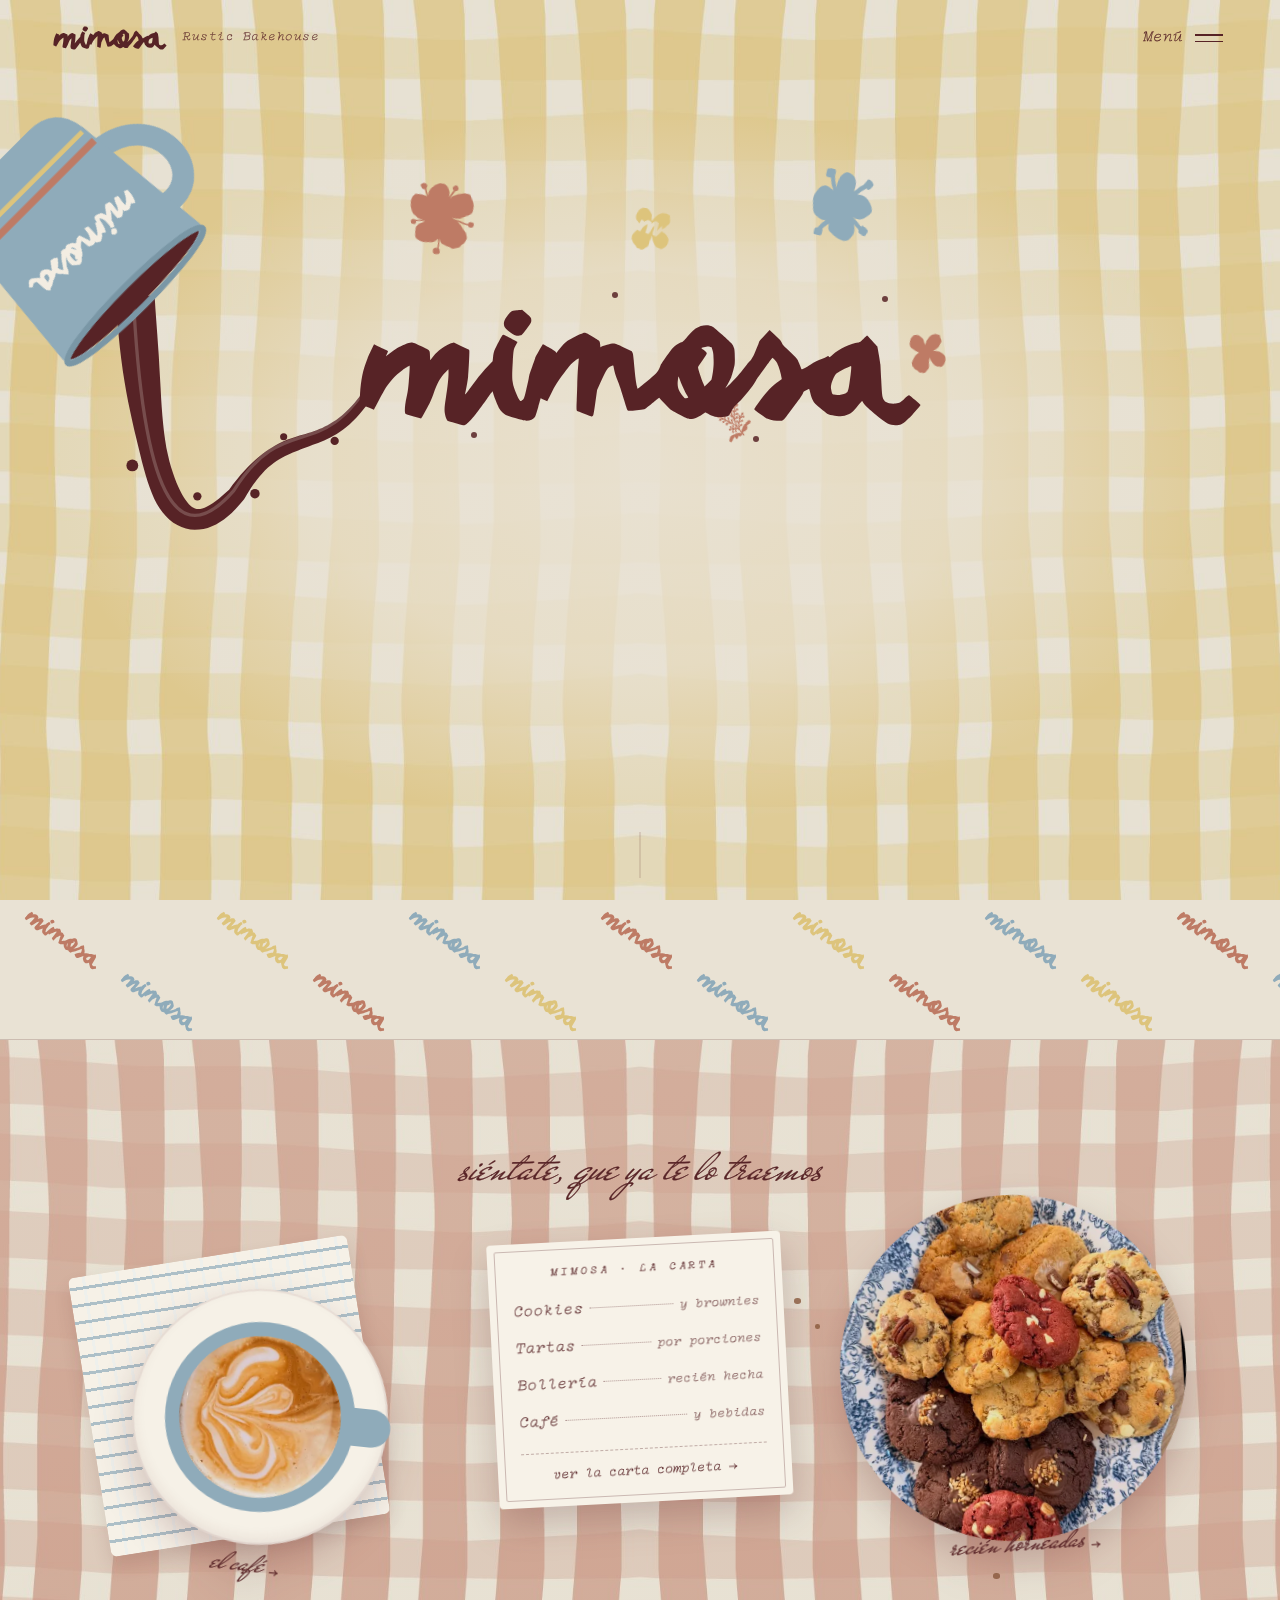
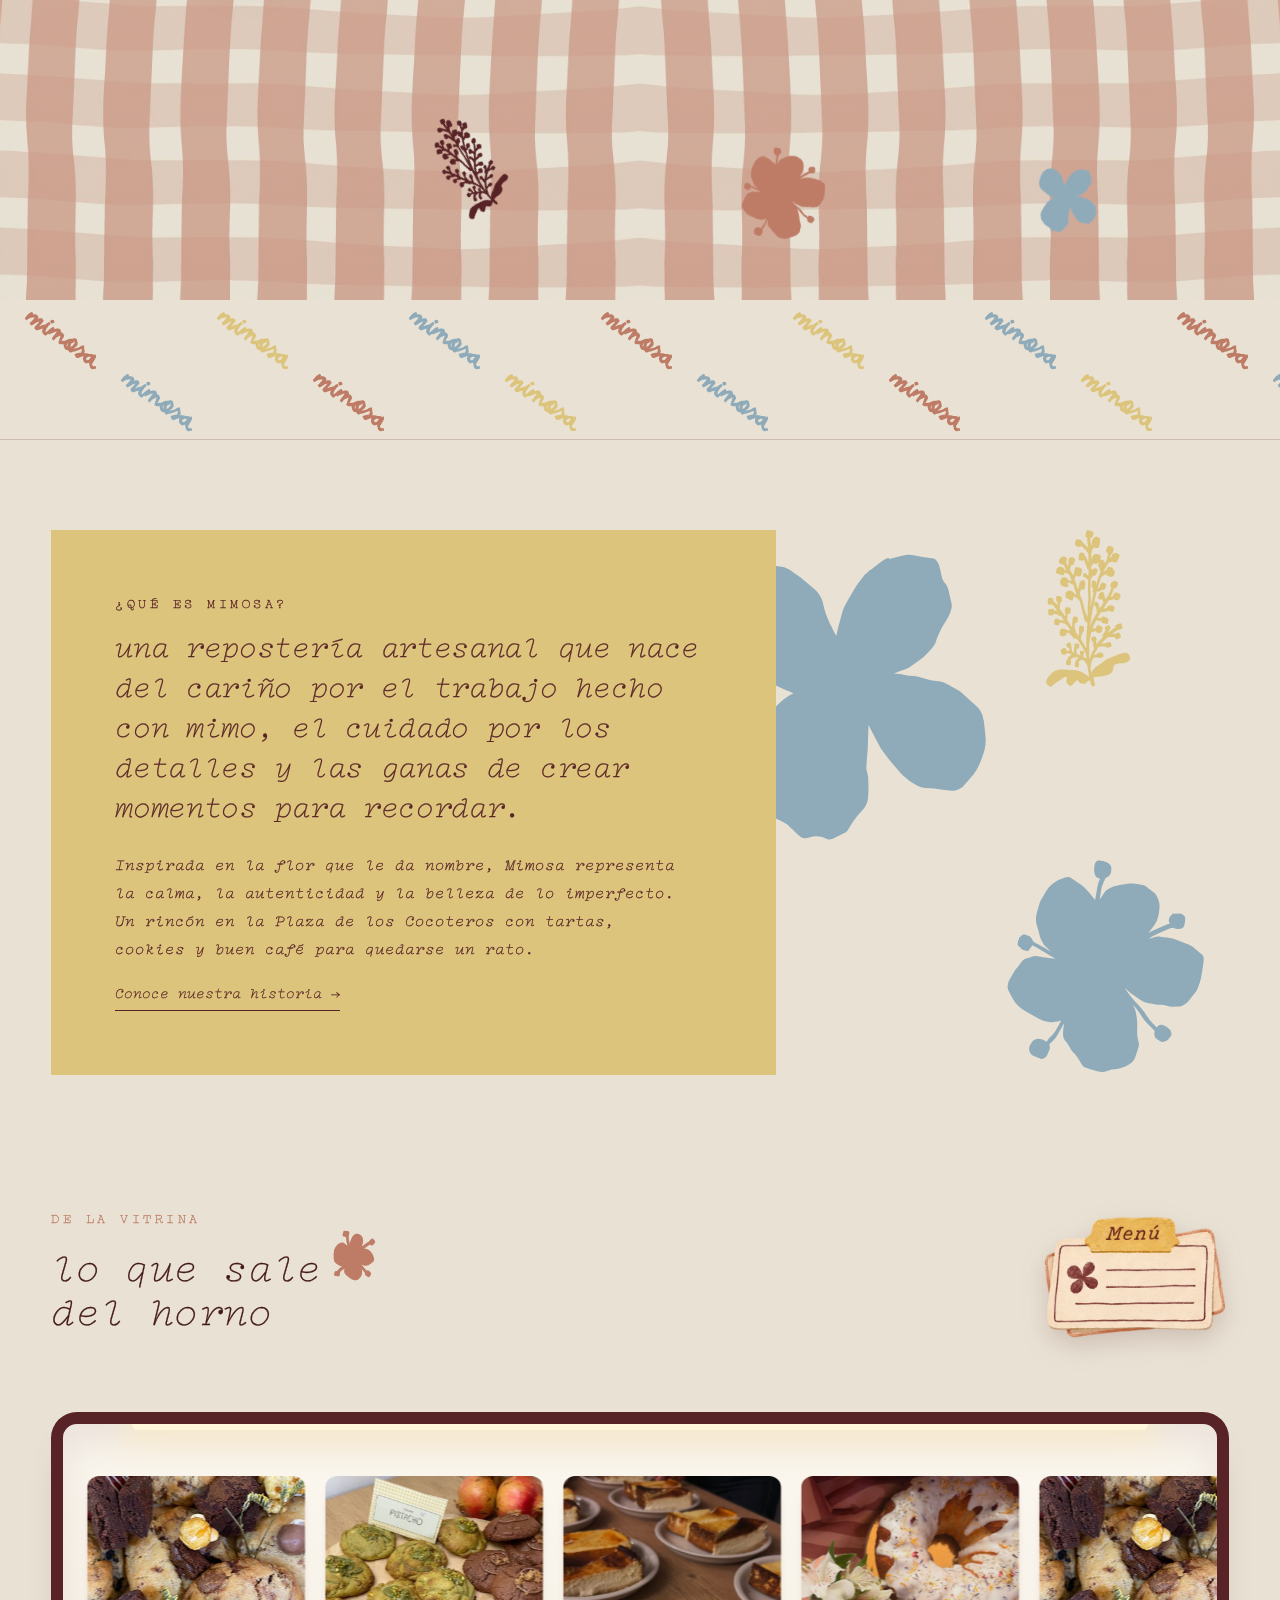
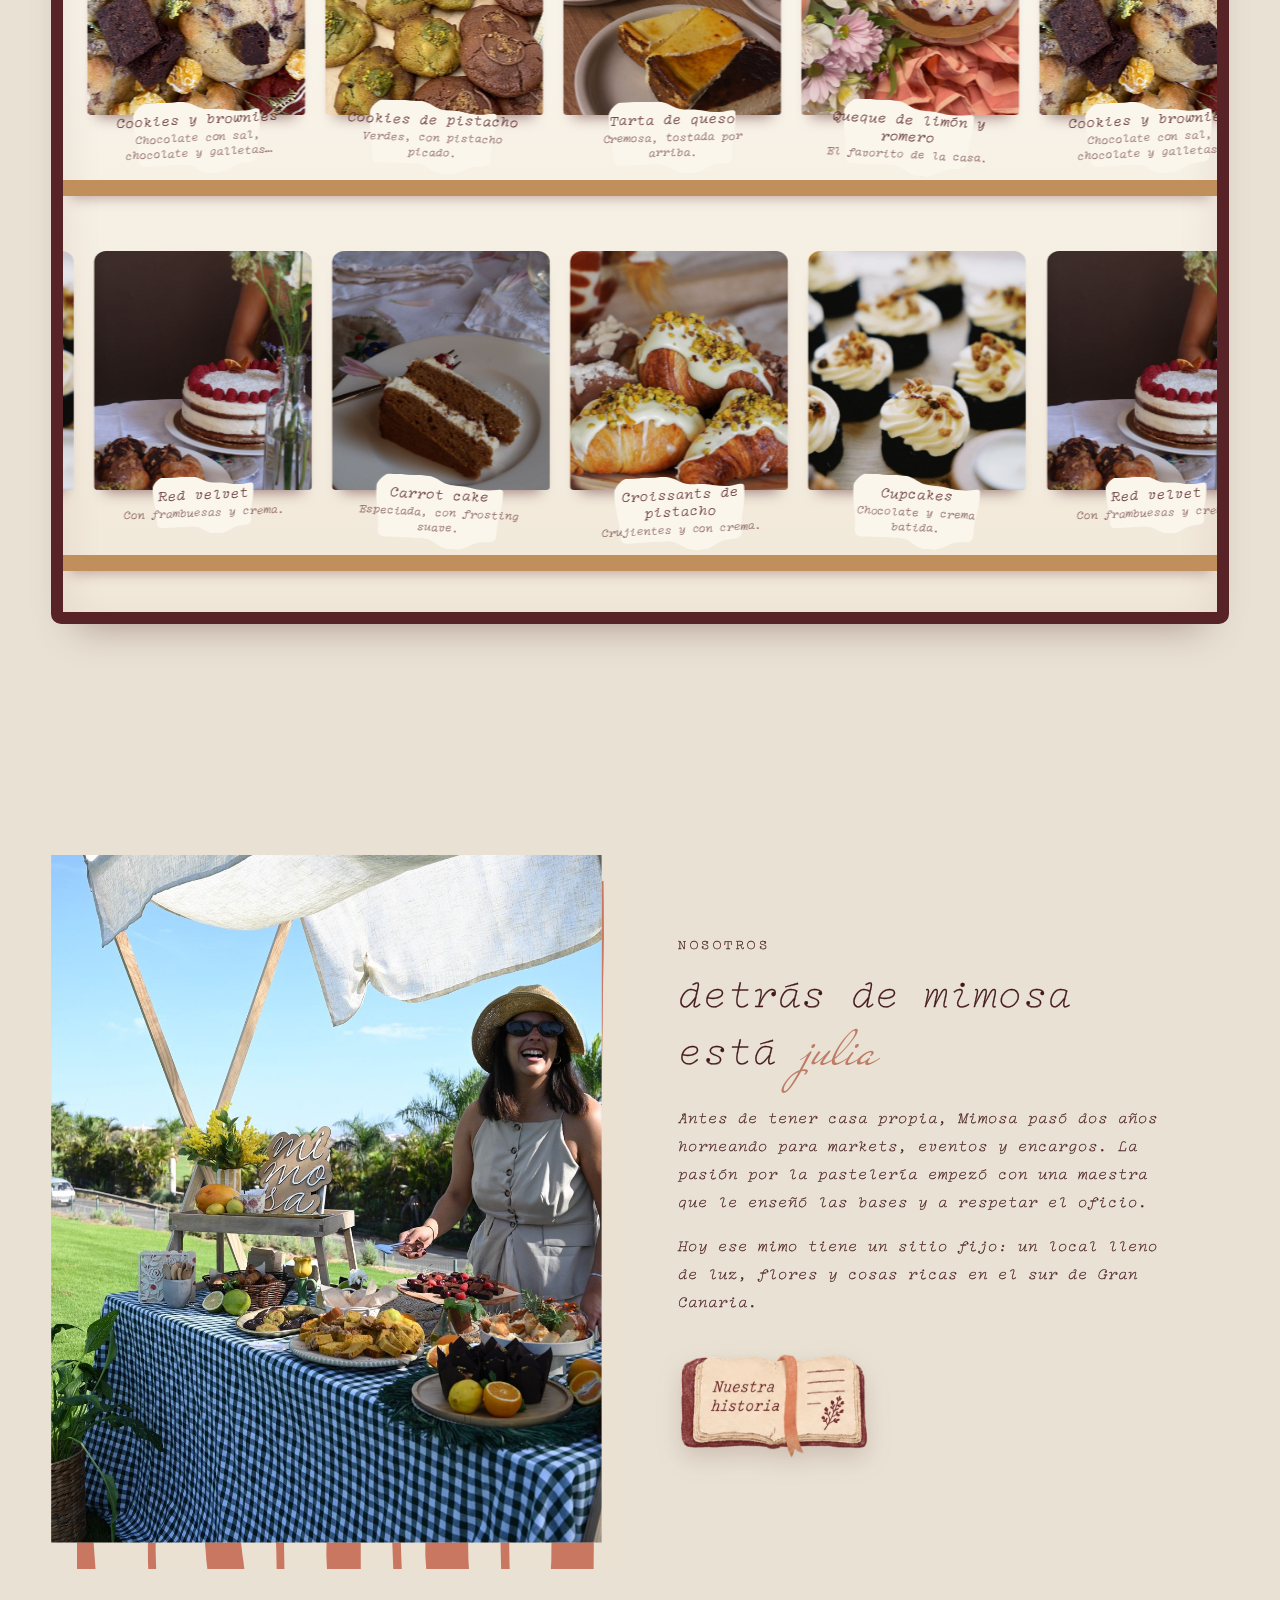
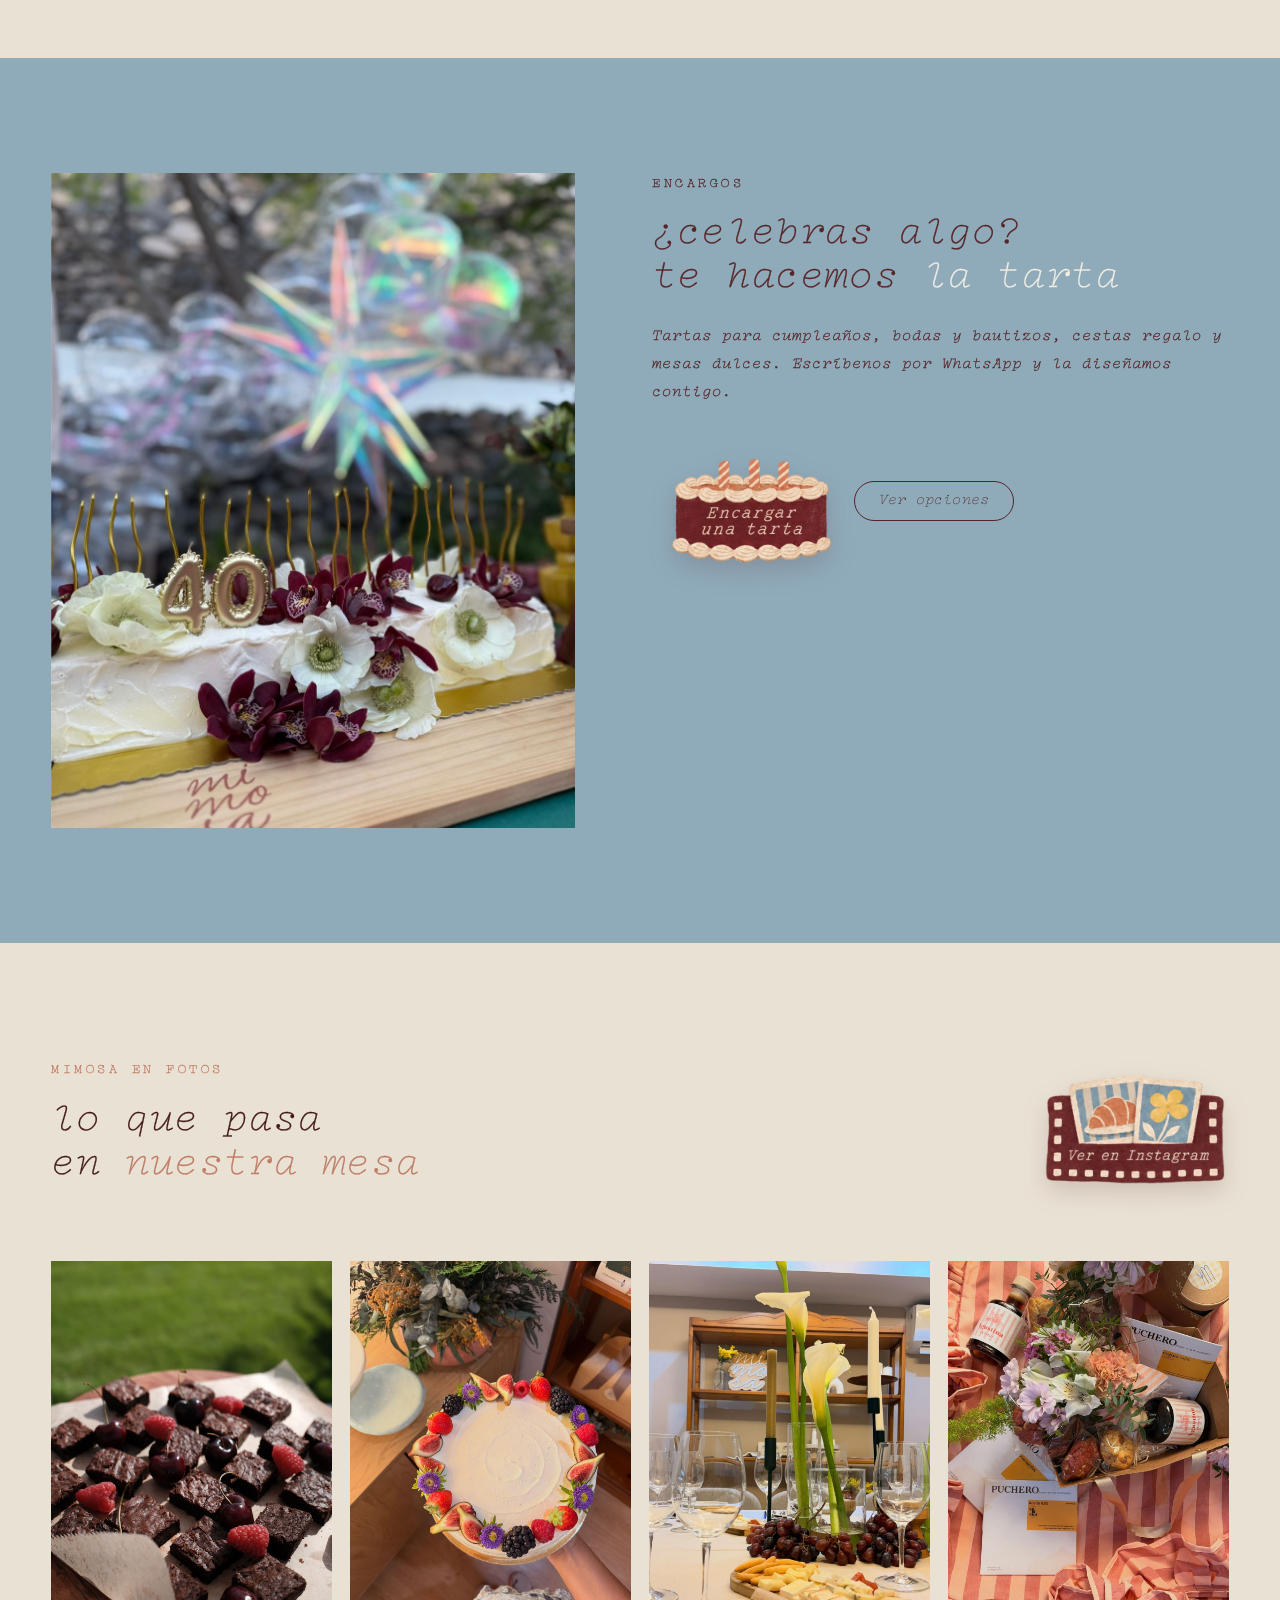
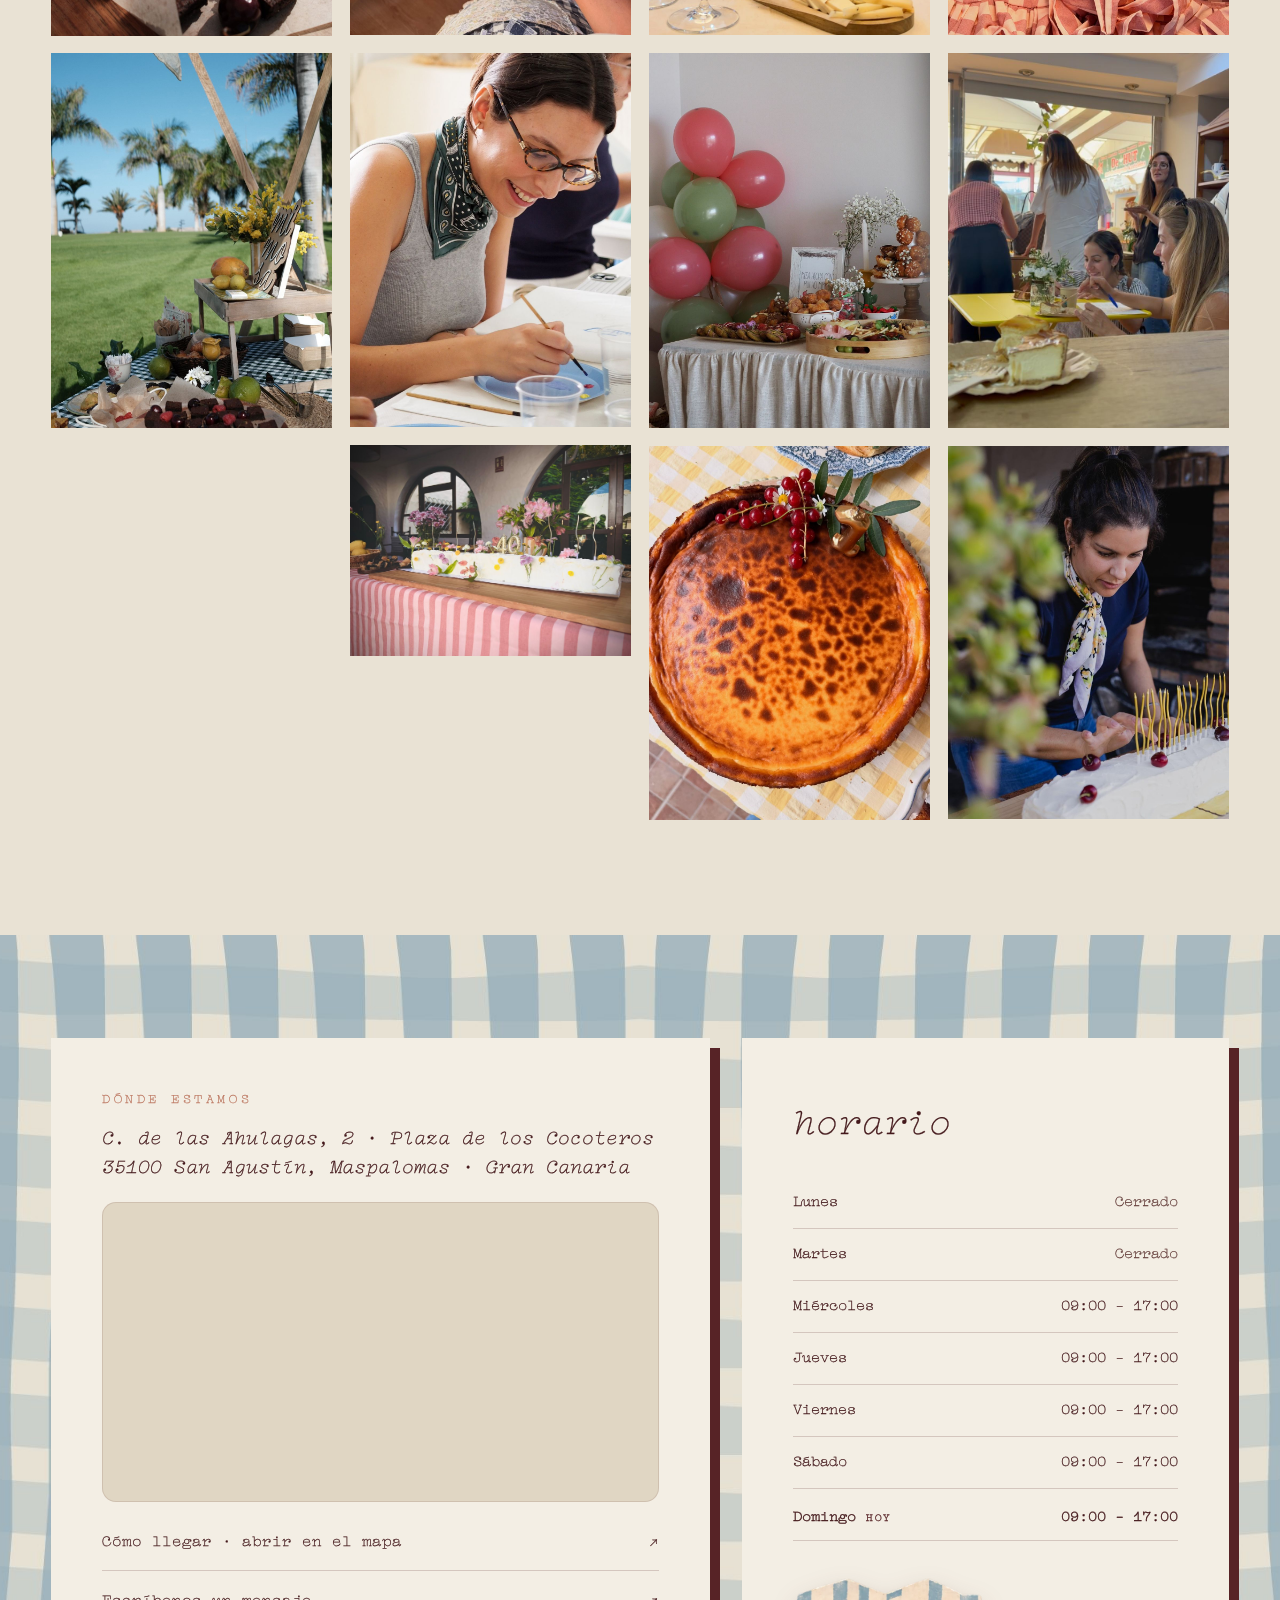
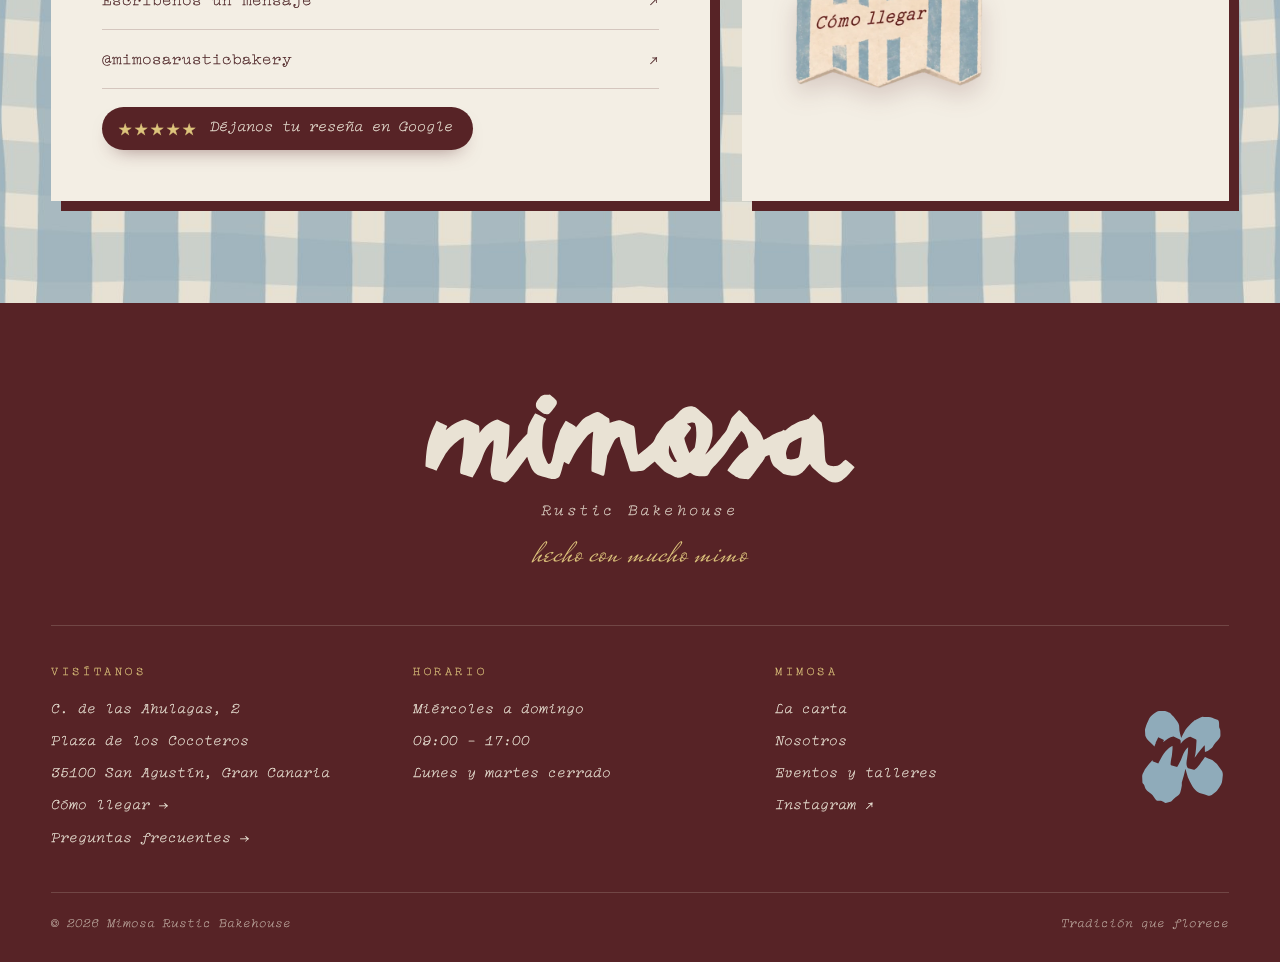
==== commit 73b145af: "Portada, carta, eventos y cabecera: últimos cambios de diseño - Cabecera flotante burdeos con aparta" ====
--- a/index.html
+++ b/index.html
@@ -17,8 +17,8 @@
 <link rel="preconnect" href="https://fonts.googleapis.com">
 <link rel="preconnect" href="https://fonts.gstatic.com" crossorigin>
 <link href="https://fonts.googleapis.com/css2?family=Cutive&family=Mr+De+Haviland&display=swap" rel="stylesheet">
-<link rel="stylesheet" href="css/site.css?v=20261114175530">
-<link rel="stylesheet" href="css/marca.css?v=20261114175530">
+<link rel="stylesheet" href="css/site.css?v=20261115130253">
+<link rel="stylesheet" href="css/marca.css?v=20261115130253">
 
 </head>
 <body data-page="index">
@@ -27,12 +27,12 @@
   <div class="header__in">
     <a class="brand" href="index.html" aria-label="Mimosa Rustic Bakehouse, inicio"><span class="brand__logo" aria-hidden="true"></span><span class="brand__tag">Rustic Bakehouse</span></a>
     <nav class="nav" aria-label="Principal">
-      <a href="index.html" aria-current="page">Inicio</a>
-      <a href="carta.html">La carta</a>
-      <a href="nosotros.html">Nosotros</a>
-      <a href="eventos.html">Eventos y talleres</a>
-      <a href="visitanos.html">Visítanos</a>
-      <a href="preguntas.html">Preguntas</a>
+      <a href="index.html" aria-current="page"><span>Inicio</span><span class="nav-ico nav-ico--flor" aria-hidden="true"></span></a>
+      <a href="carta.html"><span>La carta</span><svg class="nav-ico nav-ico--taza" viewBox="0 0 24 24" aria-hidden="true"><path class="vapor" d="M9.5 2.5c-1.2 1.6 1.2 2.6 0 4.4"/><path class="vapor v2" d="M13.5 2.5c-1.2 1.6 1.2 2.6 0 4.4"/><path d="M4.5 9.5h12.5v4.2a6.2 6.2 0 0 1-12.5 0z" fill="#8FABBA"/><path d="M17 11h1.4a2.6 2.6 0 0 1 0 5.2H16.2" fill="none" stroke="#8FABBA" stroke-width="2"/><path d="M3 21h15.5" stroke="#E9E2D4" stroke-width="1.6" stroke-linecap="round"/></svg></a>
+      <a href="nosotros.html"><span>Nosotros</span><svg class="nav-ico nav-ico--corazon" viewBox="0 0 24 24" aria-hidden="true"><path d="M12 20.5s-7.5-4.6-7.5-10.4A4.3 4.3 0 0 1 12 7.3a4.3 4.3 0 0 1 7.5 2.8c0 5.8-7.5 10.4-7.5 10.4z" fill="#BE7B65"/></svg></a>
+      <a href="eventos.html"><span>Eventos y talleres</span><svg class="nav-ico nav-ico--tarta" viewBox="0 0 24 24" aria-hidden="true"><path class="llama" d="M12 1.8c1.7 1.9 1.7 3.6 0 4.5-1.7-.9-1.7-2.6 0-4.5z" fill="#DDC47C"/><rect x="11.2" y="6.6" width="1.6" height="5" rx=".6" fill="#8FABBA"/><rect x="4" y="11.6" width="16" height="8.6" rx="2.2" fill="#BE7B65"/><path d="M4.2 14.6c1.9 1.6 3.9 1.6 5.8 0s3.9-1.6 5.8 0 3 1.1 4 .2" fill="none" stroke="#E9E2D4" stroke-width="1.4" stroke-linecap="round"/></svg></a>
+      <a href="visitanos.html"><span>Visítanos</span><svg class="nav-ico nav-ico--pin" viewBox="0 0 24 24" aria-hidden="true"><ellipse class="sombra" cx="12" cy="21.6" rx="3.6" ry="1" fill="#E9E2D4" opacity=".35"/><path d="M12 20.4s6.8-6 6.8-11.6a6.8 6.8 0 0 0-13.6 0c0 5.6 6.8 11.6 6.8 11.6z" fill="#DDC47C"/><circle cx="12" cy="8.9" r="2.6" fill="#F3EEE4"/></svg></a>
+      <a href="preguntas.html"><span>Preguntas</span><svg class="nav-ico nav-ico--chat" viewBox="0 0 24 24" aria-hidden="true"><path d="M3.5 4.5h17v11.5H10l-4.4 4v-4H3.5z" fill="#8FABBA"/><circle class="p p1" cx="8" cy="10.3" r="1.35" fill="#F3EEE4"/><circle class="p p2" cx="12" cy="10.3" r="1.35" fill="#F3EEE4"/><circle class="p p3" cx="16" cy="10.3" r="1.35" fill="#F3EEE4"/></svg></a>
     </nav>
     <a class="btn" href="carta.html#encargos" data-wa="Hola Mimosa, me gustaría encargar una tarta.">Encargar una tarta</a>
     <button class="menu-btn" type="button" aria-expanded="false" aria-controls="mobileMenu"><span>Menú</span><i></i></button>
@@ -60,7 +60,7 @@
       <path d="M14 15 Q14 10 19 10 H89 Q94 10 94 15 L88 77 Q86 92 71 92 H37 Q22 92 20 77 Z" fill="#8FABBA"/>
       <path d="M20.5 70 H87.5" stroke="#BE7B65" stroke-width="3"/>
       <path d="M21.5 76 H86.8" stroke="#DDC47C" stroke-width="2"/>
-      <image href="img/marca/logotipo-crema.svg?v=20261114175530" x="25" y="36" width="58" height="12.2"/>
+      <image href="img/marca/logotipo-crema.svg?v=20261115130253" x="25" y="36" width="58" height="12.2"/>
       <ellipse cx="54" cy="13.5" rx="38" ry="5" fill="#572326"/>
       <ellipse cx="54" cy="12.5" rx="39.5" ry="5.6" fill="none" stroke="#7a97a6" stroke-width="2.5"/>
       <circle class="cafe-boca" cx="54" cy="12" r="1" fill="none"/>
@@ -69,7 +69,6 @@
   <div class="hero-marca__in">
     <h1 class="sr-only">Mimosa Rustic Bakehouse</h1>
     <div class="vierte" aria-hidden="true">
-      <span class="deco deco--ovalo c-oro" data-at=".9"></span>
       <span class="deco ilus ilus--flor-1 c-melocoton" data-at=".16" style="--x:15%;--y:-78%;--w:13%;--r:-12deg"></span>
       <span class="deco ilus ilus--isotipo c-oro" data-at=".52" style="--x:52%;--y:-66%;--w:7.5%;--r:8deg"></span>
       <span class="deco ilus ilus--ramita c-melocoton" data-at=".66" style="--x:66%;--y:88%;--w:7%;--r:-28deg"></span>
@@ -79,9 +78,9 @@
       <i class="vierte__gota g1"></i><i class="vierte__gota g2"></i><i class="vierte__gota g3"></i><i class="vierte__gota g4"></i>
     </div>
     <p class="cafe-lema">hecho con mucho mimo</p>
-    <div class="hero__ctas cafe-ctas">
-      <a class="btn" href="carta.html">Ver la carta <span class="arr">→</span></a>
-      <a class="btn btn--ghost" href="visitanos.html">Visítanos</a>
+    <div class="cafe-ctas ilu-fila">
+      <a class="ilu-btn" href="carta.html"><img src="img/botones/carta.webp?v=20261115130253" data-anim="img/botones/carta-anim.webp?v=20261115130253" alt="Ver la carta" width="480" height="320"></a>
+      <a class="ilu-btn" href="visitanos.html"><img src="img/botones/visitanos.webp?v=20261115130253" data-anim="img/botones/visitanos-anim.webp?v=20261115130253" alt="Visítanos" width="480" height="320"></a>
     </div>
   </div>
   <div class="cafe-deco" aria-hidden="true">
@@ -94,16 +93,18 @@
   <span class="scroll-cue" aria-hidden="true"></span>
 </section>
 
+<div class="ribbon" aria-hidden="true"><div class="ribbon__track"><span class="ribbon__logo c-melocoton"></span><span class="ribbon__logo c-azul"></span><span class="ribbon__logo c-oro"></span><span class="ribbon__logo c-melocoton"></span><span class="ribbon__logo c-azul"></span><span class="ribbon__logo c-oro"></span><span class="ribbon__logo c-melocoton"></span><span class="ribbon__logo c-azul"></span><span class="ribbon__logo c-oro"></span><span class="ribbon__logo c-melocoton"></span><span class="ribbon__logo c-azul"></span><span class="ribbon__logo c-oro"></span><span class="ribbon__logo c-melocoton"></span><span class="ribbon__logo c-azul"></span><span class="ribbon__logo c-oro"></span><span class="ribbon__logo c-melocoton"></span><span class="ribbon__logo c-azul"></span><span class="ribbon__logo c-oro"></span><span class="ribbon__logo c-melocoton"></span><span class="ribbon__logo c-azul"></span><span class="ribbon__logo c-oro"></span><span class="ribbon__logo c-melocoton"></span><span class="ribbon__logo c-azul"></span><span class="ribbon__logo c-oro"></span><span class="ribbon__logo c-melocoton"></span><span class="ribbon__logo c-azul"></span><span class="ribbon__logo c-oro"></span><span class="ribbon__logo c-melocoton"></span><span class="ribbon__logo c-azul"></span><span class="ribbon__logo c-oro"></span><span class="ribbon__logo c-melocoton"></span><span class="ribbon__logo c-azul"></span><span class="ribbon__logo c-oro"></span><span class="ribbon__logo c-melocoton"></span><span class="ribbon__logo c-azul"></span><span class="ribbon__logo c-oro"></span></div></div>
+
 <section class="mesa" aria-label="Siéntate a la mesa">
   <div class="mesa__in">
     <p class="mesa__hola" data-reveal>siéntate, que ya te lo traemos</p>
     <span class="mesa__servilleta" aria-hidden="true" data-reveal style="--fx:-60vw;--fy:10vh;--fr:-40deg;--r:-9deg;--d:.05s"></span>
     <a class="mesa__obj mesa__taza" href="carta.html#cafe" data-reveal style="--fx:-70vw;--fy:-10vh;--fr:-60deg;--r:6deg;--d:.15s">
-      <span class="mesa__plato"><span class="mesa__cafe"><img src="img/mesa/taza.webp?v=20261114175530" alt="Café con leche con latte art visto desde arriba" decoding="async"></span></span>
+      <span class="mesa__plato"><span class="mesa__cafe"><img src="img/mesa/taza.webp?v=20261115130253" alt="Café con leche con latte art visto desde arriba" decoding="async"></span></span>
       <span class="mesa__nota">el café <span class="arr">→</span></span>
     </a>
     <a class="mesa__obj mesa__cookies" href="carta.html#cookies" data-reveal style="--fx:70vw;--fy:-20vh;--fr:50deg;--r:-4deg;--d:.3s">
-      <img src="img/mesa/cookies.webp?v=20261114175530" alt="Plato de cookies recién horneadas visto desde arriba" decoding="async">
+      <img src="img/mesa/cookies.webp?v=20261115130253" alt="Plato de cookies recién horneadas visto desde arriba" decoding="async">
       <span class="mesa__nota">recién horneadas <span class="arr">→</span></span>
     </a>
     <a class="mesa__obj mesa__carta" href="carta.html" data-reveal style="--fx:10vw;--fy:70vh;--fr:-30deg;--r:-3deg;--d:.45s">
@@ -148,7 +149,7 @@
         <p class="label" data-reveal>De la vitrina</p>
         <h2 class="h2 with-deco" data-reveal>lo que sale<br>del horno<span class="ilus ilus--flor-2 c-melocoton deco-title" aria-hidden="true"></span></h2>
       </div>
-      <a class="btn btn--ghost" href="carta.html" data-reveal>Ver la carta completa <span class="arr">→</span></a>
+      <a class="ilu-btn" href="carta.html" data-reveal><img src="img/botones/menu.webp?v=20261115130253" data-anim="img/botones/menu-anim.webp?v=20261115130253" alt="Ver la carta completa" width="480" height="320" loading="lazy"></a>
     </div>
   </div>
   <div class="wrap">
@@ -176,10 +177,10 @@
     <div class="framed framed--rayas-melocoton"><div class="ph ph--45" data-reveal="img"><img src="img/julia.jpg" alt="Julia, fundadora de Mimosa, en un market" loading="lazy"></div></div>
     <div>
       <p class="label" data-reveal>Nosotros</p>
-      <h2 class="h2" data-reveal>Detrás de Mimosa<br>está <em>Julia</em></h2>
+      <h2 class="h2" data-reveal>Detrás de Mimosa<br>está <em class="firma">Julia</em></h2>
       <p data-reveal>Antes de tener casa propia, Mimosa pasó dos años horneando para markets, eventos y encargos. La pasión por la pastelería empezó con una maestra que le enseñó las bases y a respetar el oficio.</p>
       <p data-reveal>Hoy ese mimo tiene un sitio fijo: un local lleno de luz, flores y cosas ricas en el sur de Gran Canaria.</p>
-      <a class="link" href="nosotros.html" data-reveal>Leer la historia →</a>
+      <a class="ilu-btn" href="nosotros.html" data-reveal><img src="img/botones/nuestra-historia.webp?v=20261115130253" data-anim="img/botones/nuestra-historia-anim.webp?v=20261115130253" alt="Nuestra historia" width="480" height="320" loading="lazy"></a>
     </div>
   </div>
 </section>
@@ -192,7 +193,7 @@
       <h2 class="h2" data-reveal style="margin:16px 0 22px">¿Celebras algo?<br>Te hacemos <em>la tarta</em></h2>
       <p data-reveal>Tartas para cumpleaños, bodas y bautizos, cestas regalo y mesas dulces. Escríbenos por WhatsApp y la diseñamos contigo.</p>
       <div class="hero-ctas" style="justify-content:flex-start;margin-top:30px" data-reveal>
-        <a class="btn btn--wa" href="carta.html#encargos" data-wa="Hola Mimosa, me gustaría encargar una tarta.">Encargar por WhatsApp <span class="arr">→</span></a>
+        <a class="ilu-btn" href="carta.html#encargos" data-wa="Hola Mimosa, me gustaría encargar una tarta."><img src="img/botones/encargar-tarta.webp?v=20261115130253" data-anim="img/botones/encargar-tarta-anim.webp?v=20261115130253" alt="Encargar una tarta por WhatsApp" width="480" height="320" loading="lazy"></a>
         <a class="btn btn--ghost" href="carta.html#encargos">Ver opciones</a>
       </div>
     </div>
@@ -203,14 +204,14 @@
   <div class="wrap">
     <div class="section-head">
       <div><p class="label" data-reveal>Mimosa en fotos</p><h2 class="h2" data-reveal>Lo que pasa<br>en <em>nuestra mesa</em></h2></div>
-      <a class="link" href="https://www.instagram.com/mimosarusticbakery/" target="_blank" rel="noopener" data-reveal>@mimosarusticbakery ↗</a>
+      <a class="ilu-btn" href="https://www.instagram.com/mimosarusticbakery/" target="_blank" rel="noopener" data-reveal><img src="img/botones/instagram.webp?v=20261115130253" data-anim="img/botones/instagram-anim.webp?v=20261115130253" alt="Ver Mimosa en Instagram" width="480" height="320" loading="lazy"></a>
     </div>
     <div class="masonry">
-      <figure class="zoom" data-zoom="home" data-reveal><img src="img/cookies-pistacho.jpg" alt="Cookies de pistacho y chocolate" loading="lazy"><figcaption>Cookies de pistacho</figcaption></figure>
+      <figure class="zoom" data-zoom="home" data-reveal><img src="img/brownies-frambuesa.jpg" alt="Brownies con frambuesas" loading="lazy"><figcaption>Brownies con frambuesas</figcaption></figure>
       <figure class="zoom" data-zoom="home" data-reveal><img src="img/golf-mesa.jpg" alt="Mesa dulce en un torneo de golf" loading="lazy"><figcaption>Torneo de golf</figcaption></figure>
-      <figure class="zoom" data-zoom="home" data-reveal><img src="img/queque-limon.jpg" alt="Queque de limón y romero" loading="lazy"><figcaption>Queque de limón y romero</figcaption></figure>
+      <figure class="zoom" data-zoom="home" data-reveal><img src="img/tarta-higos.jpg" alt="Tarta con higos y frutos rojos" loading="lazy"><figcaption>Tarta de higos</figcaption></figure>
       <figure class="zoom" data-zoom="home" data-reveal><img src="img/taller-pintura.jpg" alt="Taller de pintura en talegas" loading="lazy"><figcaption>Taller de talegas</figcaption></figure>
-      <figure class="zoom" data-zoom="home" data-reveal><img src="img/croissants-pistacho.jpg" alt="Croissants de pistacho" loading="lazy"><figcaption>Croissants de pistacho</figcaption></figure>
+      <figure class="zoom" data-zoom="home" data-reveal><img src="img/market-rosa.jpg" alt="Puesto de Mimosa con mantel de rayas rosas en un market" loading="lazy"><figcaption>En el market</figcaption></figure>
       <figure class="zoom" data-zoom="home" data-reveal><img src="img/cata-vino-mesa.jpg" alt="Noche de cata de vinos" loading="lazy"><figcaption>Noche de cata</figcaption></figure>
       <figure class="zoom" data-zoom="home" data-reveal><img src="img/evento-globos.jpg" alt="Mesa dulce de cumpleaños" loading="lazy"><figcaption>Cumpleaños</figcaption></figure>
       <figure class="zoom" data-zoom="home" data-reveal><img src="img/tarta-queso-horneada.jpg" alt="Tarta de queso recién horneada" loading="lazy"><figcaption>Tarta de queso</figcaption></figure>
@@ -221,10 +222,22 @@
   </div>
 </section>
 
-<section class="mantel mantel--marca" aria-label="Visítanos">
-  <div class="wrap">
-    <div class="card visit-card" data-reveal>
-      <p class="label">Visítanos</p>
+<section class="mantel mantel--marca visita" aria-label="Visítanos">
+  <div class="wrap visita__grid">
+    <div class="card visita__contacto" data-reveal>
+      <p class="label">Dónde estamos</p>
+      <address class="visita__dir">C. de las Ahulagas, 2 · Plaza de los Cocoteros<br>35100 San Agustín, Maspalomas · Gran Canaria</address>
+      <div class="visita__mapa"><iframe title="Mapa: Mimosa en la Plaza de los Cocoteros, San Agustín" loading="lazy" referrerpolicy="no-referrer-when-downgrade" src="https://maps.google.com/maps?q=27.7679395,-15.5447249&amp;z=17&amp;output=embed"></iframe></div>
+      <div class="contact-list">
+        <a href="https://maps.google.com/?cid=12351767496088054091" data-mapa target="_blank" rel="noopener"><span>Cómo llegar · abrir en el mapa</span><span>↗</span></a>
+        <a href="#" data-tel hidden><span>Llamar</span><span>↗</span></a>
+        <a href="#" data-wa="Hola Mimosa, tengo una pregunta."><span>Escríbenos un mensaje</span><span>↗</span></a>
+        <a href="https://www.instagram.com/mimosarusticbakery/" target="_blank" rel="noopener"><span>@mimosarusticbakery</span><span>↗</span></a>
+      </div>
+      <p class="visita__resena"><a class="btn-resena" href="https://search.google.com/local/writereview?placeid=ChIJ3a3_-jFjPwwRS2mLYBhLaqs" target="_blank" rel="noopener"><span class="btn-resena__estrellas" aria-hidden="true">★★★★★</span><span>Déjanos tu reseña en Google</span></a></p>
+    </div>
+    <div class="card visit-card visita__horario" data-reveal style="--d:.12s">
+      <h2 class="h2 visita__tit">Horario</h2>
       <ul class="hours">
         <li class="is-closed"><span>Lunes</span><span>Cerrado</span></li>
         <li class="is-closed"><span>Martes</span><span>Cerrado</span></li>
@@ -234,8 +247,7 @@
         <li><span>Sábado</span><span>09:00 – 17:00</span></li>
         <li><span>Domingo</span><span>09:00 – 17:00</span></li>
       </ul>
-      <address>Plaza de los Cocoteros · San Agustín, Gran Canaria</address>
-      <p style="margin-top:28px"><a class="btn" href="visitanos.html">Cómo llegar <span class="arr">→</span></a></p>
+      <p class="visita__boton"><a class="ilu-btn" href="https://maps.google.com/?cid=12351767496088054091" data-mapa target="_blank" rel="noopener"><img src="img/botones/como-llegar.webp?v=20261115130253" data-anim="img/botones/como-llegar-anim.webp?v=20261115130253" alt="Cómo llegar" width="480" height="320" loading="lazy"></a></p>
     </div>
   </div>
 </section>
@@ -254,8 +266,9 @@
       <div>
         <h4>Visítanos</h4>
         <ul>
+          <li>C. de las Ahulagas, 2</li>
           <li>Plaza de los Cocoteros</li>
-          <li>San Agustín, Gran Canaria</li>
+          <li>35100 San Agustín, Gran Canaria</li>
           <li><a href="visitanos.html">Cómo llegar →</a></li>
           <li><a href="preguntas.html">Preguntas frecuentes →</a></li>
         </ul>
@@ -286,6 +299,6 @@
   </div>
 </footer>
 
-<script src="js/site.js?v=20261114175530" defer></script>
+<script src="js/site.js?v=20261115130253" defer></script>
 </body>
 </html>
--- a/css/marca.css
+++ b/css/marca.css
@@ -1043,3 +1043,363 @@
 .cat-dock__list a { color: rgba(233, 226, 212, .78); }
 .cat-dock__list a:hover, .cat-dock__list a.is-active { background: rgba(233, 226, 212, .14); color: var(--almond); }
 @media (max-width: 700px) { .cat-dock, .cat-dock.is-on, .cat-dock.is-on.is-away { top: 76px; left: 12px; } }
+
+
+/* Menú general: cada apartado separado y subrayado para que no se lea como una frase */
+.mobile-menu nav { gap: clamp(12px, 2.4vh, 26px); }
+.fuente-mimosa .mobile-menu a.big, .mobile-menu a.big {
+  line-height: 1.1; padding-bottom: .08em;
+  text-decoration: underline; text-decoration-thickness: 2px; text-underline-offset: .2em; text-decoration-color: rgba(233, 226, 212, .4);
+  transition: color .25s, text-decoration-color .25s;
+}
+.mobile-menu a.big:hover, .mobile-menu a.big[aria-current="page"] { color: var(--gold); text-decoration-color: currentColor; }
+@media (min-width: 1021px) { .mobile-menu a.big { font-size: clamp(2.6rem, 5vw, 4.4rem); } }
+.mobile-menu nav { gap: clamp(22px, 3.6vh, 38px); }
+@media (max-width: 1020px) { .mobile-menu a.big { font-size: clamp(2.4rem, 10.5vw, 4rem); } }
+
+/* Texto más legible sobre el beige: tonos más oscuros y trazo algo más grueso */
+:root { --ink: #43181b; --ink-2: #4d2326; --muted: #66403d; }
+body { -webkit-text-stroke: .25px currentColor; }
+p, li, .lead, .muted, .note, figcaption, .items p, .product p, .faq__resp, address { -webkit-text-stroke: .3px currentColor; }
+
+/* ===== Botones ilustrados (de Codex): imagen fija y, al pasar el ratón o al verse en el móvil, la animada ===== */
+.ilu-btn { display: inline-block; width: clamp(150px, 15vw, 200px); line-height: 0; vertical-align: middle;
+  transition: transform .45s cubic-bezier(.2, 1.4, .4, 1), opacity 1s var(--ease); filter: drop-shadow(0 10px 12px rgba(87, 35, 38, .18)); }
+.ilu-btn img { display: block; width: 100%; height: auto; }
+.ilu-btn:hover, .js .ilu-btn[data-reveal].is-in:hover { transform: translateY(-4px) rotate(-2deg); }
+.ilu-btn:active { transform: scale(.96); }
+.ilu-btn:focus-visible { outline: 2px solid var(--bordeaux); outline-offset: 6px; border-radius: 10px; }
+.ilu-fila { display: flex; flex-wrap: wrap; justify-content: center; align-items: center; gap: clamp(10px, 2vw, 28px); }
+.portada-cafe .ilu-fila .ilu-btn { width: clamp(170px, 16vw, 220px); }
+@media (max-width: 760px) {
+  .cafe-ctas.ilu-fila { flex-direction: row; }
+  .portada-cafe .ilu-fila .ilu-btn { width: 42vw; }
+  .ilu-btn { width: 46vw; max-width: 220px; }
+}
+
+/* ===== El logo cambia de color según la página, siempre con buen contraste ===== */
+/* Velo suave detrás de la cabecera mientras está sobre los manteles, para que logo y menú se lean */
+.header:not(.is-solid) { background: linear-gradient(180deg, rgba(233, 226, 212, .94) 0%, rgba(233, 226, 212, .72) 55%, rgba(233, 226, 212, 0) 100%); }
+.header.on-dark:not(.is-solid) { background: linear-gradient(180deg, rgba(87, 35, 38, .92) 0%, rgba(87, 35, 38, .6) 55%, rgba(87, 35, 38, 0) 100%); }
+body.menu-open .header { background: transparent !important; }
+/* Sobre fondo claro: texto y menú en burdeos; el logo, del color de cada página */
+.header:not(.on-dark):not(.is-solid) { color: var(--bordeaux); }
+[data-page="carta"] .header .brand__logo { color: #9a5440; }          /* melocotón tostado */
+[data-page="nosotros"] .header .brand__logo { color: var(--bordeaux); }
+[data-page="eventos"] .header .brand__logo,
+[data-page="preguntas"] .header .brand__logo { color: #45697b; }       /* azul acero oscuro */
+[data-page="visitanos"] .header.on-dark:not(.is-solid) .brand__logo { color: var(--gold); }
+body.menu-open .header .brand__logo { color: var(--almond) !important; }
+/* Logo grande del pie (sobre burdeos) */
+[data-page="carta"] .footer__logo, [data-page="visitanos"] .footer__logo { background: var(--gold); }
+[data-page="nosotros"] .footer__logo { background: var(--peach); }
+[data-page="eventos"] .footer__logo, [data-page="preguntas"] .footer__logo { background: var(--steel); }
+@media (max-width: 760px) { .cafe-deco .ilus--flor-2 { right: auto; left: 5vw; bottom: 13vh; } }
+
+/* ===== Cabecera flotante al bajar: cápsula con los apartados, en la letra del texto ===== */
+.header { transition: background .4s, color .4s, border-color .4s, box-shadow .4s, top .45s var(--ease), width .45s var(--ease), border-radius .45s var(--ease), transform .5s var(--ease); }
+.header.is-solid {
+  top: 12px; left: 0; right: 0; margin-inline: auto; width: min(1180px, calc(100% - 28px));
+  border-radius: 999px; background: rgba(243, 238, 228, .9); color: var(--bordeaux);
+  -webkit-backdrop-filter: blur(14px) saturate(1.15); backdrop-filter: blur(14px) saturate(1.15);
+  border: 1px solid rgba(87, 35, 38, .14); box-shadow: 0 16px 36px -20px rgba(87, 35, 38, .5);
+}
+.header.is-solid .header__in { width: 100%; height: 60px; padding: 0 10px 0 26px; gap: 18px; }
+.header.is-solid .brand__logo { width: 98px; }
+.header.is-solid .brand__tag { display: none; }
+.menu-open .header.is-solid { box-shadow: none !important; }
+@media (min-width: 1021px) {
+  .header.is-solid .nav { display: flex !important; gap: 4px; margin-left: auto; }
+  .header.is-solid .menu-btn { display: none; }
+  .fuente-mimosa .header.is-solid .nav a, .header.is-solid .nav a {
+    font-family: var(--type), serif; font-style: italic; font-weight: 400; text-transform: none; letter-spacing: .01em;
+    -webkit-text-stroke: .3px currentColor; font-size: 15.5px; line-height: 1; white-space: nowrap;
+    padding: 10px 15px; border-radius: 999px; opacity: 1; color: var(--bordeaux); transition: background .25s, color .25s;
+  }
+  .header.is-solid .nav a::after { display: none; }
+  .header.is-solid .nav a:hover { background: rgba(221, 196, 124, .35); }
+  .header.is-solid .nav a[aria-current="page"] { background: var(--bordeaux); color: var(--almond); }
+}
+@media (max-width: 1020px) {
+  .header.is-solid { top: 10px; width: calc(100% - 20px); }
+  .header.is-solid .header__in { height: 54px; padding: 0 16px 0 20px; }
+  .header.is-solid .brand__logo { width: 88px; }
+}
+/* El selector de la carta, justo debajo de la cabecera flotante */
+.cat-dock, .cat-dock.is-on, .cat-dock.is-on.is-away { top: 92px; }
+@media (max-width: 1020px) { .cat-dock, .cat-dock.is-on, .cat-dock.is-on.is-away { top: 76px; } }
+
+/* ===== PRUEBA: cada apartado de la cabecera flotante como una pastilla con mantel de vichy ===== */
+@media (min-width: 1021px) {
+  .header.is-solid .nav { gap: 8px; }
+  .header.is-solid .nav a {
+    --vichy: url("../img/marca/fondo-vichy-oro.jpg");
+    background: linear-gradient(rgba(243, 238, 228, .5), rgba(243, 238, 228, .5)), var(--vichy) center / 240px auto;
+    box-shadow: inset 0 0 0 1px rgba(87, 35, 38, .16);
+    transition: transform .3s cubic-bezier(.2, 1.4, .4, 1), box-shadow .25s;
+  }
+  .header.is-solid .nav a:nth-child(2) { --vichy: url("../img/marca/fondo-vichy-melocoton.jpg"); }
+  .header.is-solid .nav a:nth-child(3) { --vichy: url("../img/marca/fondo-vichy-azul.jpg"); }
+  .header.is-solid .nav a:nth-child(4) { --vichy: url("../img/marca/fondo-vichy-oro.jpg"); }
+  .header.is-solid .nav a:nth-child(5) { --vichy: url("../img/marca/fondo-vichy-melocoton.jpg"); }
+  .header.is-solid .nav a:nth-child(6) { --vichy: url("../img/marca/fondo-vichy-azul.jpg"); }
+  .header.is-solid .nav a:hover { background: linear-gradient(rgba(243, 238, 228, .3), rgba(243, 238, 228, .3)), var(--vichy) center / 240px auto; transform: translateY(-2px) rotate(-1.5deg); }
+  .header.is-solid .nav a[aria-current="page"] {
+    background: linear-gradient(rgba(243, 238, 228, .25), rgba(243, 238, 228, .25)), var(--vichy) center / 240px auto;
+    color: var(--bordeaux); box-shadow: inset 0 0 0 2px var(--bordeaux);
+  }
+}
+/* Letras de los apartados con mantel: más oscuras y con más cuerpo */
+@media (min-width: 1021px) {
+  .fuente-mimosa .header.is-solid .nav a, .header.is-solid .nav a {
+    color: var(--ink); font-size: 16px; -webkit-text-stroke: .75px currentColor;
+    text-shadow: 0 0 6px rgba(243, 238, 228, .95), 0 0 2px rgba(243, 238, 228, .9);
+    background: linear-gradient(rgba(243, 238, 228, .62), rgba(243, 238, 228, .62)), var(--vichy) center / 240px auto;
+  }
+  .header.is-solid .nav a:hover { background: linear-gradient(rgba(243, 238, 228, .45), rgba(243, 238, 228, .45)), var(--vichy) center / 240px auto; }
+  .header.is-solid .nav a[aria-current="page"] { color: var(--ink); background: linear-gradient(rgba(243, 238, 228, .4), rgba(243, 238, 228, .4)), var(--vichy) center / 240px auto; }
+}
+
+/* ===== Iconitos animados de cada apartado en la cabecera flotante ===== */
+.nav-ico { display: none; }
+@media (min-width: 1021px) {
+  .header.is-solid .nav a { display: inline-flex; align-items: center; gap: 7px; }
+  .header.is-solid .nav-ico { display: inline-block; flex: none; width: 17px; height: 17px; overflow: visible; filter: drop-shadow(0 1px 0 rgba(243, 238, 228, .9)); -webkit-text-stroke: 0; }
+  .nav-ico--flor { background: var(--gold); -webkit-mask: url("../img/marca/isotipo.svg") center / contain no-repeat; mask: url("../img/marca/isotipo.svg") center / contain no-repeat; animation: ico-gira 9s linear infinite; }
+  .nav-ico--taza .vapor { fill: none; stroke: #8a6560; stroke-width: 1.4; stroke-linecap: round; opacity: 0; animation: ico-vapor 2.4s ease-in-out infinite; }
+  .nav-ico--taza .v2 { animation-delay: 1.2s; }
+  .nav-ico--corazon { transform-origin: 50% 60%; animation: ico-late 1.8s ease-in-out infinite; }
+  .nav-ico--tarta .llama { transform-box: fill-box; transform-origin: 50% 100%; animation: ico-llama .9s ease-in-out infinite alternate; }
+  .nav-ico--pin path, .nav-ico--pin circle { animation: ico-salta 2.2s cubic-bezier(.3, 0, .3, 1) infinite; }
+  .nav-ico--pin .sombra { transform-box: fill-box; transform-origin: center; animation: ico-sombra 2.2s cubic-bezier(.3, 0, .3, 1) infinite; }
+  .nav-ico--chat .p { animation: ico-punto 1.4s ease-in-out infinite; }
+  .nav-ico--chat .p2 { animation-delay: .18s; } .nav-ico--chat .p3 { animation-delay: .36s; }
+  .header.is-solid .nav a:hover .nav-ico { animation-duration: .9s; }
+}
+@keyframes ico-gira { to { transform: rotate(360deg); } }
+@keyframes ico-vapor { 0% { opacity: 0; transform: translateY(2px); } 40% { opacity: .9; } 100% { opacity: 0; transform: translateY(-3px); } }
+@keyframes ico-late { 0%, 60%, 100% { transform: scale(1); } 15% { transform: scale(1.18); } 30% { transform: scale(.96); } 45% { transform: scale(1.1); } }
+@keyframes ico-llama { from { transform: scaleY(.85) rotate(-6deg); } to { transform: scaleY(1.12) rotate(6deg); } }
+@keyframes ico-salta { 0%, 55%, 100% { transform: translateY(0); } 25% { transform: translateY(-3.5px); } }
+@keyframes ico-sombra { 0%, 55%, 100% { transform: scale(1); opacity: .25; } 25% { transform: scale(.7); opacity: .12; } }
+@keyframes ico-punto { 0%, 60%, 100% { transform: translateY(0); opacity: .55; } 30% { transform: translateY(-1.6px); opacity: 1; } }
+@media (prefers-reduced-motion: reduce) { .nav-ico, .nav-ico * { animation: none !important; } .nav-ico--taza .vapor { opacity: .7; } }
+@media (min-width: 1021px) and (max-width: 1199px) { .header.is-solid .nav { display: none !important; } .header.is-solid .menu-btn { display: inline-flex; } }
+
+/* ===== Inicio · Visítanos: a la izquierda dónde estamos (mapa y contacto), a la derecha el horario ===== */
+.mantel.visita { padding-top: clamp(60px, 8vw, 110px); padding-bottom: clamp(60px, 8vw, 110px); }
+.visita__grid { display: grid; grid-template-columns: minmax(0, 1.15fr) minmax(0, .85fr); gap: clamp(18px, 2.5vw, 32px); align-items: stretch; }
+.visita .card { margin: 0; max-width: none; }
+.visita__dir { font-style: italic; font-size: clamp(1.15rem, 1.6vw, 1.35rem); line-height: 1.4; margin: 10px 0 18px; color: var(--ink); }
+.visita__mapa { border-radius: 14px; overflow: hidden; height: clamp(220px, 24vw, 300px); background: var(--bg-2); box-shadow: inset 0 0 0 1px rgba(87, 35, 38, .12); }
+.visita__mapa iframe { width: 100%; height: 100%; border: 0; filter: grayscale(.3) sepia(.15) contrast(1.02); }
+.visita .contact-list { margin: 14px 0 0; }
+.visita .contact-list a { padding: 13px 0; }
+.visita__tit { margin: 0 0 18px; font-size: clamp(1.9rem, 3vw, 2.6rem); }
+.visita__boton { margin: 22px 0 0; }
+@media (max-width: 860px) {
+  .visita__grid { grid-template-columns: 1fr; }
+  .mantel.visita { padding-top: 56px; }
+}
+/* Iconitos como pegatina: sobre la esquina superior derecha de cada pastilla, medio dentro y medio fuera */
+@media (min-width: 1021px) {
+  .header.is-solid .nav a { position: relative; gap: 0; }
+  .header.is-solid .nav-ico { position: absolute; top: -8px; right: -6px; width: 19px; height: 19px; rotate: 12deg; pointer-events: none;
+    filter: drop-shadow(0 1px 0 rgba(243, 238, 228, .95)) drop-shadow(0 2px 3px rgba(87, 35, 38, .25)); }
+  .header.is-solid .nav a:nth-child(even) .nav-ico { rotate: -10deg; }
+  .header.is-solid .nav { gap: 12px; }
+}
+.contact-list a[hidden] { display: none !important; }
+
+/* ===== Cabecera flotante en burdeos; el logo cambia de color según la sección que estás viendo ===== */
+.header.is-solid {
+  background: rgba(87, 35, 38, .95); color: var(--almond);
+  border-color: rgba(233, 226, 212, .16); box-shadow: 0 16px 36px -18px rgba(40, 14, 16, .7);
+}
+[data-page] .header.is-solid .brand__logo { color: var(--logo, var(--almond)); transition: color .6s ease; }
+.header.is-solid .menu-btn { color: var(--almond); }
+@media (min-width: 1021px) {
+  .header.is-solid .nav a { box-shadow: inset 0 0 0 1px rgba(233, 226, 212, .25); }
+  .header.is-solid .nav a[aria-current="page"] { box-shadow: inset 0 0 0 2px var(--bordeaux), 0 0 0 2px var(--gold); }
+  .header.is-solid .nav-ico { filter: drop-shadow(0 1px 0 rgba(87, 35, 38, .6)) drop-shadow(0 2px 3px rgba(20, 6, 8, .35)); }
+}
+/* Iconos sobre la cabecera burdeos: el vapor en crema y un borde claro para que nada se pierda */
+@media (min-width: 1021px) {
+  .nav-ico--taza .vapor { stroke: #E9E2D4; }
+  .header.is-solid .nav-ico { filter: drop-shadow(0 0 1px rgba(243, 238, 228, .9)) drop-shadow(0 2px 3px rgba(20, 6, 8, .4)); }
+}
+
+/* Botón de reseñas en Google */
+.visita__resena { margin: 18px 0 0; }
+.btn-resena {
+  display: inline-flex; align-items: center; gap: 12px; padding: 12px 20px 12px 16px; border-radius: 999px;
+  background: var(--bordeaux); color: var(--almond); font-family: var(--type), serif; font-style: italic; font-size: 15.5px; line-height: 1.2;
+  box-shadow: 0 10px 20px -12px rgba(87, 35, 38, .6); transition: transform .35s cubic-bezier(.2, 1.4, .4, 1), background .25s;
+}
+.btn-resena__estrellas { color: var(--gold); letter-spacing: 2px; font-style: normal; font-size: 16px; display: inline-flex; }
+.btn-resena:hover { transform: translateY(-3px) rotate(-1deg); background: #6a2b2f; }
+.btn-resena:hover .btn-resena__estrellas { animation: estrellas 1s ease-in-out; }
+@keyframes estrellas { 30% { transform: scale(1.15); color: #f0d68f; } 100% { transform: none; } }
+
+/* Vitrina sin reflejos de cristal (se confundían con un fallo) */
+.vitrina__cristal { display: none; }
+.lightbox { touch-action: none; overscroll-behavior: contain; }
+@media (hover: none) { .lightbox .lb-prev, .lightbox .lb-next { opacity: .55; } }
+
+/* ===== Vitrina en movimiento: cada balda se desliza sola, despacio, y se puede arrastrar ===== */
+.vitrina__balda, .vitrina__balda:last-of-type {
+  display: flex !important; grid-template-columns: none; gap: clamp(12px, 1.6vw, 22px);
+  overflow-x: auto; overflow-y: hidden; scroll-snap-type: none; scrollbar-width: none; overscroll-behavior-x: contain;
+  margin-left: calc(-1 * clamp(14px, 2vw, 28px)); margin-right: calc(-1 * clamp(14px, 2vw, 28px));
+  padding: 14px clamp(14px, 2vw, 28px) 4px;
+  border-bottom: clamp(12px, 1.3vw, 16px) solid #c18f5c; box-shadow: 0 10px 12px -8px rgba(87, 35, 38, .35);
+  cursor: grab;
+}
+.vitrina__balda::-webkit-scrollbar { display: none; }
+.vitrina__balda::after { display: none !important; }
+.vitrina__balda.is-arrastrando { cursor: grabbing; }
+.vitrina__balda .vit { flex: 0 0 clamp(190px, 20%, 250px); scroll-snap-align: none; }
+.vitrina__balda .vit img { -webkit-user-drag: none; user-select: none; pointer-events: none; }
+@media (max-width: 760px) { .vitrina__balda .vit { flex-basis: 44vw; } }
+
+/* Al seleccionar y copiar texto no se cuelan la cabecera flotante, el selector de la carta ni los botones flotantes */
+.header, .cat-dock, .wa-float, .menu-nav, .mobile-menu, .scroll-cue { -webkit-user-select: none; user-select: none; }
+
+/* Títulos sin cambio de letra a mitad de frase (solo se mantiene la firma manuscrita de «Julia») */
+:is(h1, h2, h3, .display, .chapter__title) em:not(.firma) {
+  font-family: inherit !important; font-size: 1em !important; font-style: inherit !important; font-weight: inherit;
+  letter-spacing: inherit; text-transform: inherit; line-height: inherit; -webkit-text-stroke: inherit;
+}
+
+/* Nosotros · «Pasa, siéntate y quédate un rato»: mantel de vichy azul con una tarjeta, en vez de la foto */
+[data-page="nosotros"] .band {
+  min-height: 0; display: grid; place-items: center; padding: clamp(70px, 10vw, 130px) var(--pad);
+  background: url("../img/marca/fondo-vichy-azul.jpg") center / cover; color: var(--bordeaux);
+}
+[data-page="nosotros"] .band__img, [data-page="nosotros"] .band::after { display: none; }
+[data-page="nosotros"] .band__content {
+  width: min(560px, 100%); margin: 0; padding: clamp(28px, 4vw, 48px); text-align: center;
+  background: var(--paper); border-radius: 6px; box-shadow: 0 30px 60px -30px rgba(40, 25, 10, .55), 0 2px 6px rgba(40, 25, 10, .08);
+  display: grid; justify-items: center;
+}
+[data-page="nosotros"] .band__content .label { color: var(--ink-2); margin-bottom: 12px; }
+[data-page="nosotros"] .band__content .h2 { color: var(--bordeaux); max-width: 16ch; margin: 0 auto 22px; }
+
+/* Visítanos · Encargos: mantel de vichy melocotón (distinto del burdeos de la cabecera y del azul de inicio) */
+[data-page="visitanos"] .mantel { background: url("../img/marca/fondo-vichy-melocoton.jpg") center / cover; }
+[data-page="visitanos"] .mantel::before { display: none; }
+@media (max-width: 700px) { [data-page="visitanos"] .mantel { padding-top: clamp(80px, 12vw, 150px); } }
+
+/* Fondo de florecitas de la marca (como «Cuéntanos tu idea»), en otros colores, en vez de mantel */
+[data-page="nosotros"] .band { background: var(--steel) url("../img/marca/pattern-flores-azul.svg") center / 260px auto; }
+[data-page="nosotros"] .band::before { content: ""; position: absolute; inset: 0; background: rgba(143, 171, 186, .86); }
+[data-page="nosotros"] .band__content { position: relative; z-index: 1; }
+[data-page="visitanos"] .mantel { background: var(--peach) url("../img/marca/pattern-flores-melocoton.svg") center / 260px auto; }
+[data-page="visitanos"] .mantel::before { display: block; content: ""; position: absolute; inset: 0; background: rgba(190, 123, 101, .86); }
+[data-page="visitanos"] .mantel .wrap { position: relative; z-index: 1; }
+
+/* Mesa: la carta sube entre la taza y las cookies para que se vea todo de un vistazo */
+@media (min-width: 761px) {
+  .mesa__in { height: clamp(640px, 100vh, 860px); }
+  .mesa__hola { top: 9%; }
+  .mesa__servilleta { top: 25%; }
+  .mesa__taza { top: 29%; }
+  .mesa__cookies { top: 18%; }
+  .mesa__carta { left: 50%; translate: -50% 0; top: 23%; width: clamp(240px, 23vw, 310px); }
+  .mesa__flor.m1 { left: 33%; top: auto; bottom: 10%; }
+  .mesa__flor.m2 { left: 58%; bottom: 7%; }
+  .mesa__flor.m3 { right: 13%; bottom: 8%; }
+}
+@media (max-width: 760px) {
+  .mesa__in { height: 182vw; }
+  .mesa__hola { top: 2.5%; }
+  .mesa__cookies { right: -5%; top: 9%; width: 56vw; }
+  .mesa__taza { left: 4%; top: 30%; width: 42vw; }
+  .mesa__servilleta { left: 2%; top: 28.5%; width: 44vw; }
+  .mesa__carta { right: 5%; left: auto; top: 55%; width: 64vw; }
+  .mesa__flor.m1 { left: 62%; top: 36%; width: 12vw; }
+  .mesa__flor.m2 { left: 5%; bottom: 6%; width: 16vw; }
+  .mesa__flor.m3 { left: 6%; top: 16%; width: 11vw; }
+}
+@media (min-width: 761px) { .mesa__hola { top: 12%; } }
+@media (max-width: 760px) {
+  .mesa__in { height: 192vw; }
+  .mesa__hola { top: 9%; }
+  .mesa__cookies { top: 15%; }
+  .mesa__servilleta { top: 34%; }
+  .mesa__taza { top: 35.5%; }
+  .mesa__carta { top: 60%; }
+  .mesa__flor.m3 { top: 21%; }
+  .mesa__flor.m1 { top: 41%; }
+}
+@media (max-width: 760px) { .mesa__flor.m1 { left: 52%; top: 47%; width: 10vw; } }
+
+/* Cabecera arriba del todo: sin degradado ni línea, todo sobre el mismo fondo de la página */
+.header:not(.is-solid), .header.on-dark:not(.is-solid) { background: transparent !important; border-color: transparent !important; box-shadow: none; }
+
+/* ===== Tiras de fotos que se deslizan solas (eventos, carta…) y se pueden arrastrar ===== */
+.strip.desliza { scroll-snap-type: none; scrollbar-width: none; overscroll-behavior-x: contain; cursor: grab; }
+.strip.desliza::-webkit-scrollbar { display: none; }
+.strip.desliza.is-arrastrando { cursor: grabbing; }
+.strip.desliza img { -webkit-user-drag: none; user-select: none; }
+.strip.desliza > * { scroll-snap-align: none; }
+
+/* Carta: tira pequeña de fotos entre categoría y categoría */
+.carta-tira.strip {
+  display: flex; gap: 10px; overflow-x: auto; margin: 0 calc(-1 * var(--pad)); padding: 6px var(--pad) 26px;
+  grid-auto-flow: unset; grid-auto-columns: unset;
+}
+.carta-tira > figure { flex: 0 0 auto; width: clamp(96px, 9vw, 128px); aspect-ratio: 1; margin: 0; border-radius: 12px; overflow: hidden;
+  box-shadow: 0 8px 14px -10px rgba(87, 35, 38, .5); cursor: zoom-in; transition: transform .35s cubic-bezier(.2, 1.4, .4, 1); }
+.carta-tira > figure:nth-child(odd) { rotate: -1.5deg; } .carta-tira > figure:nth-child(even) { rotate: 1.5deg; }
+.carta-tira > figure:hover { transform: translateY(-4px) scale(1.04); }
+.carta-tira img { width: 100%; height: 100%; object-fit: cover; }
+.carta-tira.desliza--quieta { justify-content: center; }
+@media (max-width: 760px) { .carta-tira > figure { width: 84px; } }
+
+/* ===== Deslizador sin tirones: la pista se mueve con transform (fluido también en el móvil) ===== */
+.desliza:not(.desliza--quieta) { overflow: hidden !important; touch-action: pan-y; }
+.desliza__pista { display: flex; width: max-content; will-change: transform; }
+.strip.desliza:not(.desliza--quieta) { display: block !important; }
+.strip .desliza__pista { gap: 12px; }
+.strip .desliza__pista > * { flex: 0 0 auto; width: clamp(180px, 20vw, 260px); aspect-ratio: 4 / 5; margin: 0; }
+.vitrina__balda .desliza__pista { gap: clamp(12px, 1.6vw, 22px); }
+.vitrina__balda .desliza__pista > .vit { flex: 0 0 clamp(190px, 17vw, 250px); }
+.carta-tira .desliza__pista { gap: 10px; }
+.carta-tira .desliza__pista > figure { width: clamp(96px, 9vw, 128px); aspect-ratio: 1; }
+.carta-tira figure { margin: 0; border-radius: 12px; overflow: hidden; box-shadow: 0 8px 14px -10px rgba(87, 35, 38, .5); cursor: zoom-in; }
+.carta-tira figure:nth-child(odd) { rotate: -1.5deg; } .carta-tira figure:nth-child(even) { rotate: 1.5deg; }
+@media (max-width: 760px) {
+  .vitrina__balda .desliza__pista > .vit { flex-basis: 44vw; }
+  .strip .desliza__pista > * { width: 58vw; }
+  .carta-tira .desliza__pista > figure { width: 84px; }
+}
+.desliza.is-arrastrando { cursor: grabbing; }
+.desliza img { -webkit-user-drag: none; user-select: none; }
+
+/* Selector flotante de la carta: no tapa ni bloquea el texto; solo se abre con el cursor sobre el botón */
+.cat-dock, .cat-dock.is-on, .cat-dock.is-on.is-away { pointer-events: none !important; }
+.cat-dock.is-on .cat-dock__btn { pointer-events: auto; }
+.cat-dock .cat-dock__list { pointer-events: none; }
+@media (hover: hover) { .cat-dock:hover .cat-dock__list { clip-path: inset(0 0 100% 0 round 16px); opacity: 0; } }
+.cat-dock.is-open .cat-dock__list, .cat-dock.is-open:hover .cat-dock__list { clip-path: inset(0 0 0 0 round 16px); opacity: 1; pointer-events: auto; }
+
+/* Carta más compacta: sin foto junto al título y la tira de fotos pegada a su categoría */
+.carta-texto .menu-cat { padding: clamp(34px, 4.5vw, 58px) 0 clamp(10px, 1.5vw, 18px); grid-template-columns: minmax(0, .65fr) minmax(0, 1.35fr); gap: clamp(22px, 4vw, 56px); align-items: start; }
+.carta-texto .menu-cat:nth-of-type(even) { grid-template-columns: minmax(0, 1.35fr) minmax(0, .65fr); }
+.carta-texto .menu-cat__head .h2 { font-size: clamp(1.6rem, 2.5vw, 2.15rem); }
+.menu-cat__lado { padding-top: 6px; }
+.menu-cat__lista .items li { padding: 12px 0 12px 32px; }
+.menu-cat__lista .items li::before { top: 15px; }
+.carta-tira.strip { padding: 4px var(--pad) clamp(20px, 2.5vw, 30px); }
+#tartas + .carta-tira { background: rgba(190, 123, 101, .1); box-shadow: 0 0 0 100vmax rgba(190, 123, 101, .1); clip-path: inset(0 -100vmax); }
+#cafe + .carta-tira { background: rgba(87, 35, 38, .06); box-shadow: 0 0 0 100vmax rgba(87, 35, 38, .06); clip-path: inset(0 -100vmax); }
+@media (max-width: 860px) {
+  .carta-texto .menu-cat, .carta-texto .menu-cat:nth-of-type(even) { grid-template-columns: 1fr; gap: 10px; }
+}
+.desliza__pista { align-items: flex-start; }
+.desliza__pista > figure { height: auto; }
+.carta-tira .desliza__pista > figure, .carta-tira.desliza--quieta > figure { height: clamp(96px, 9vw, 128px); }
+@media (max-width: 760px) { .carta-tira .desliza__pista > figure, .carta-tira.desliza--quieta > figure { height: 84px; } }
+.carta-tira.desliza--quieta > figure { width: clamp(96px, 9vw, 128px); flex: 0 0 auto; }
+.strip > .desliza__pista { aspect-ratio: auto !important; height: auto !important; }
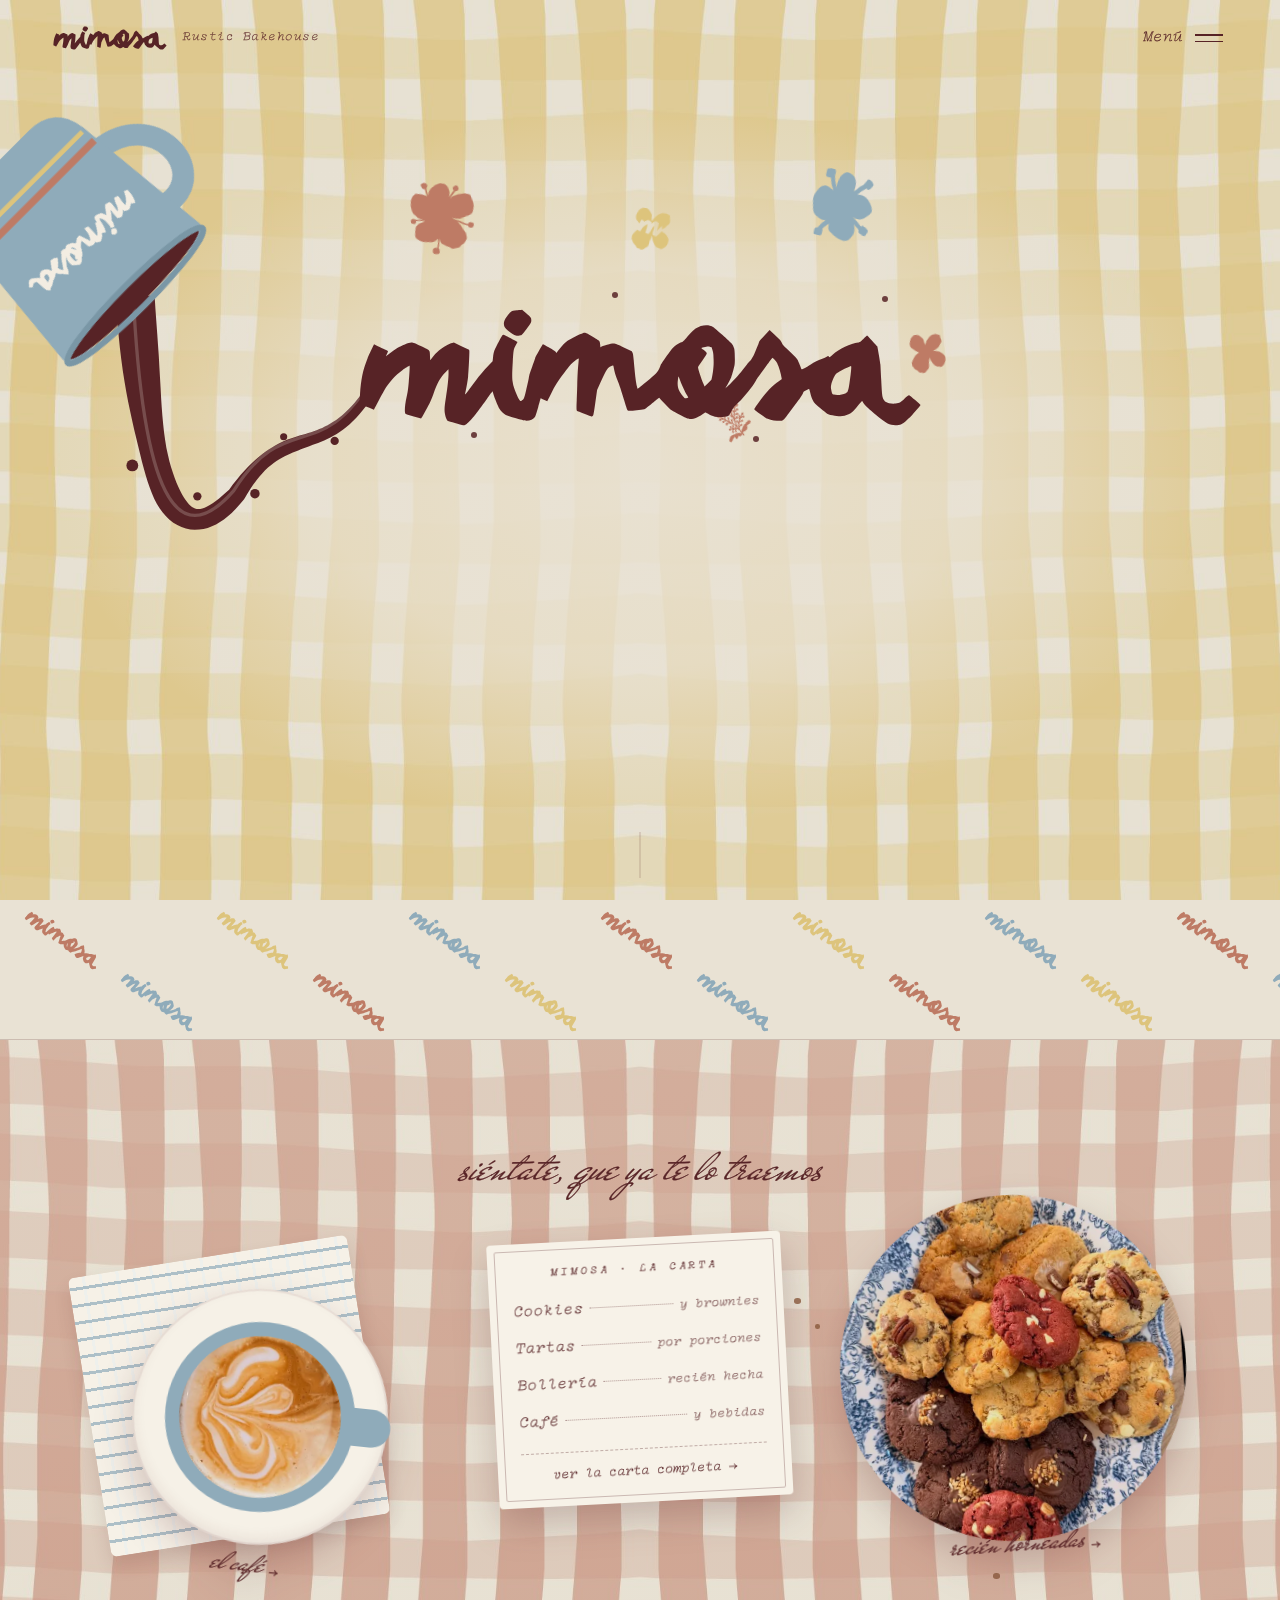
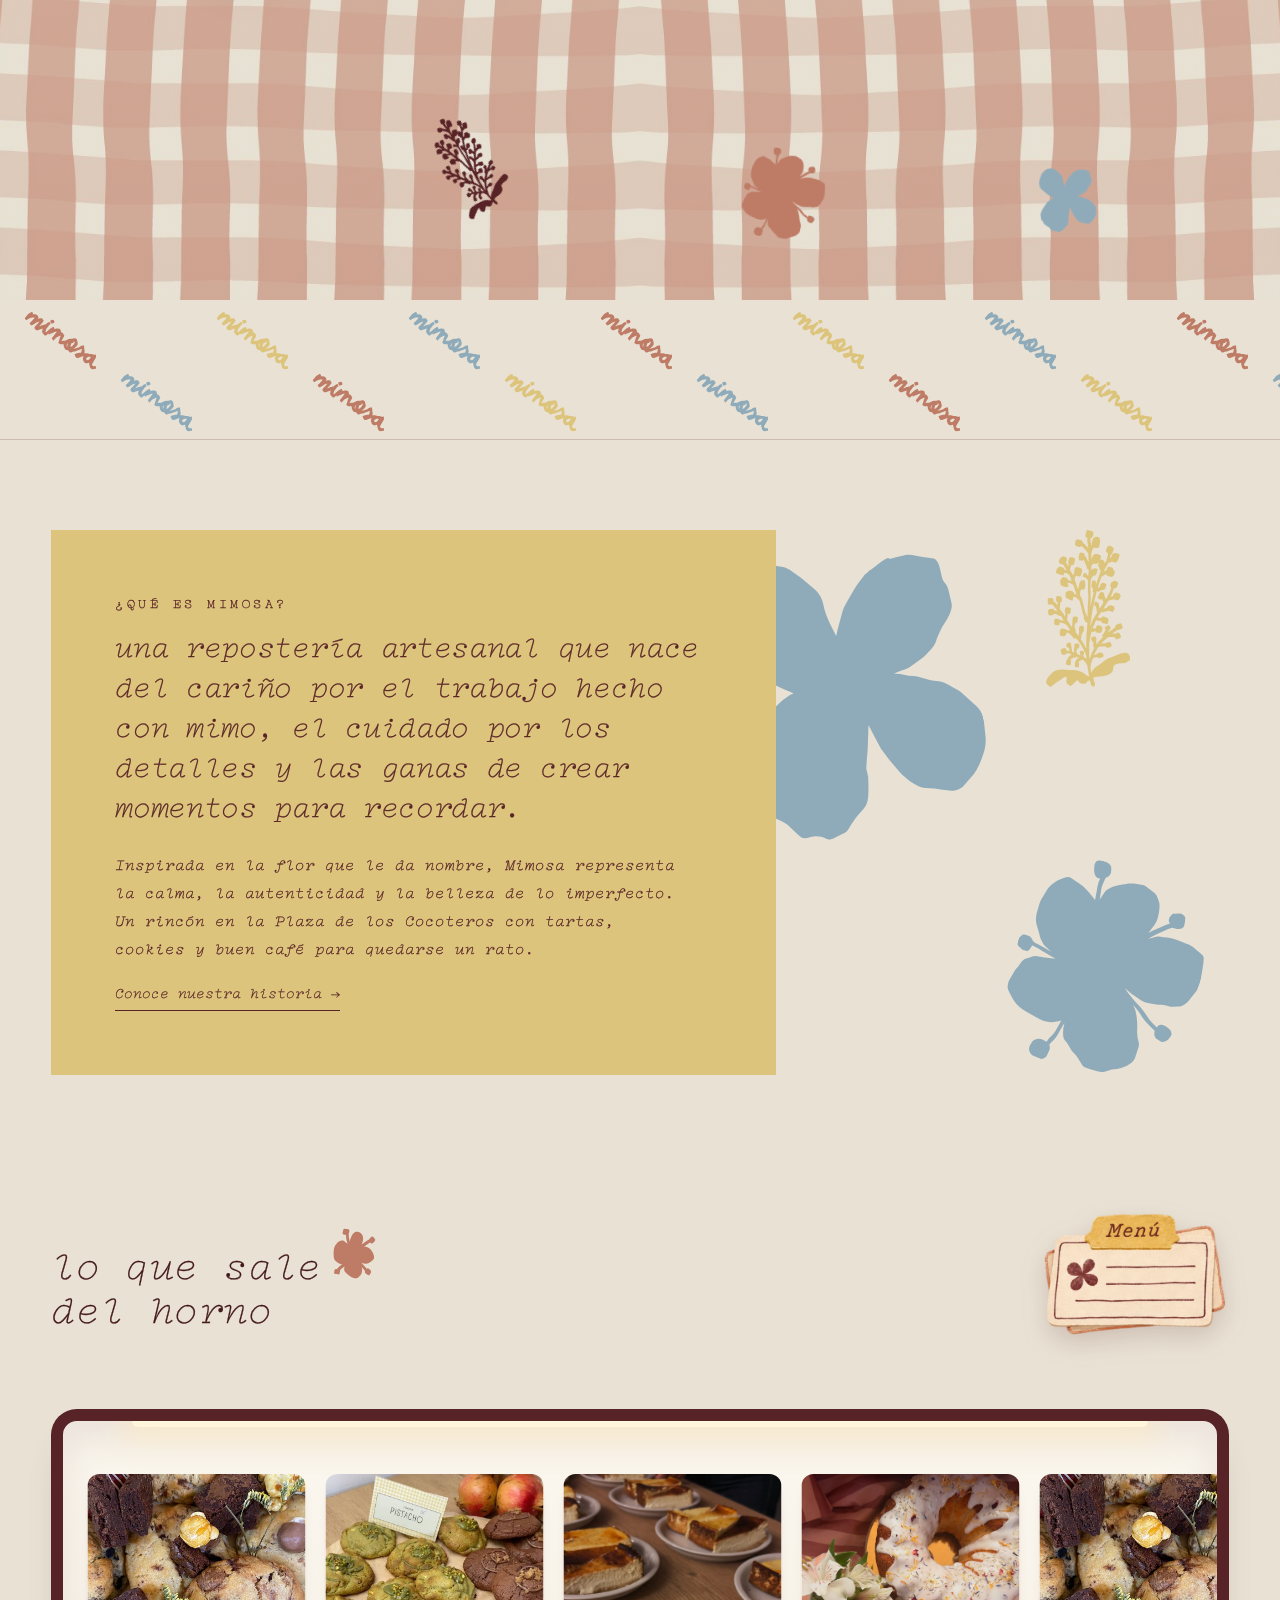
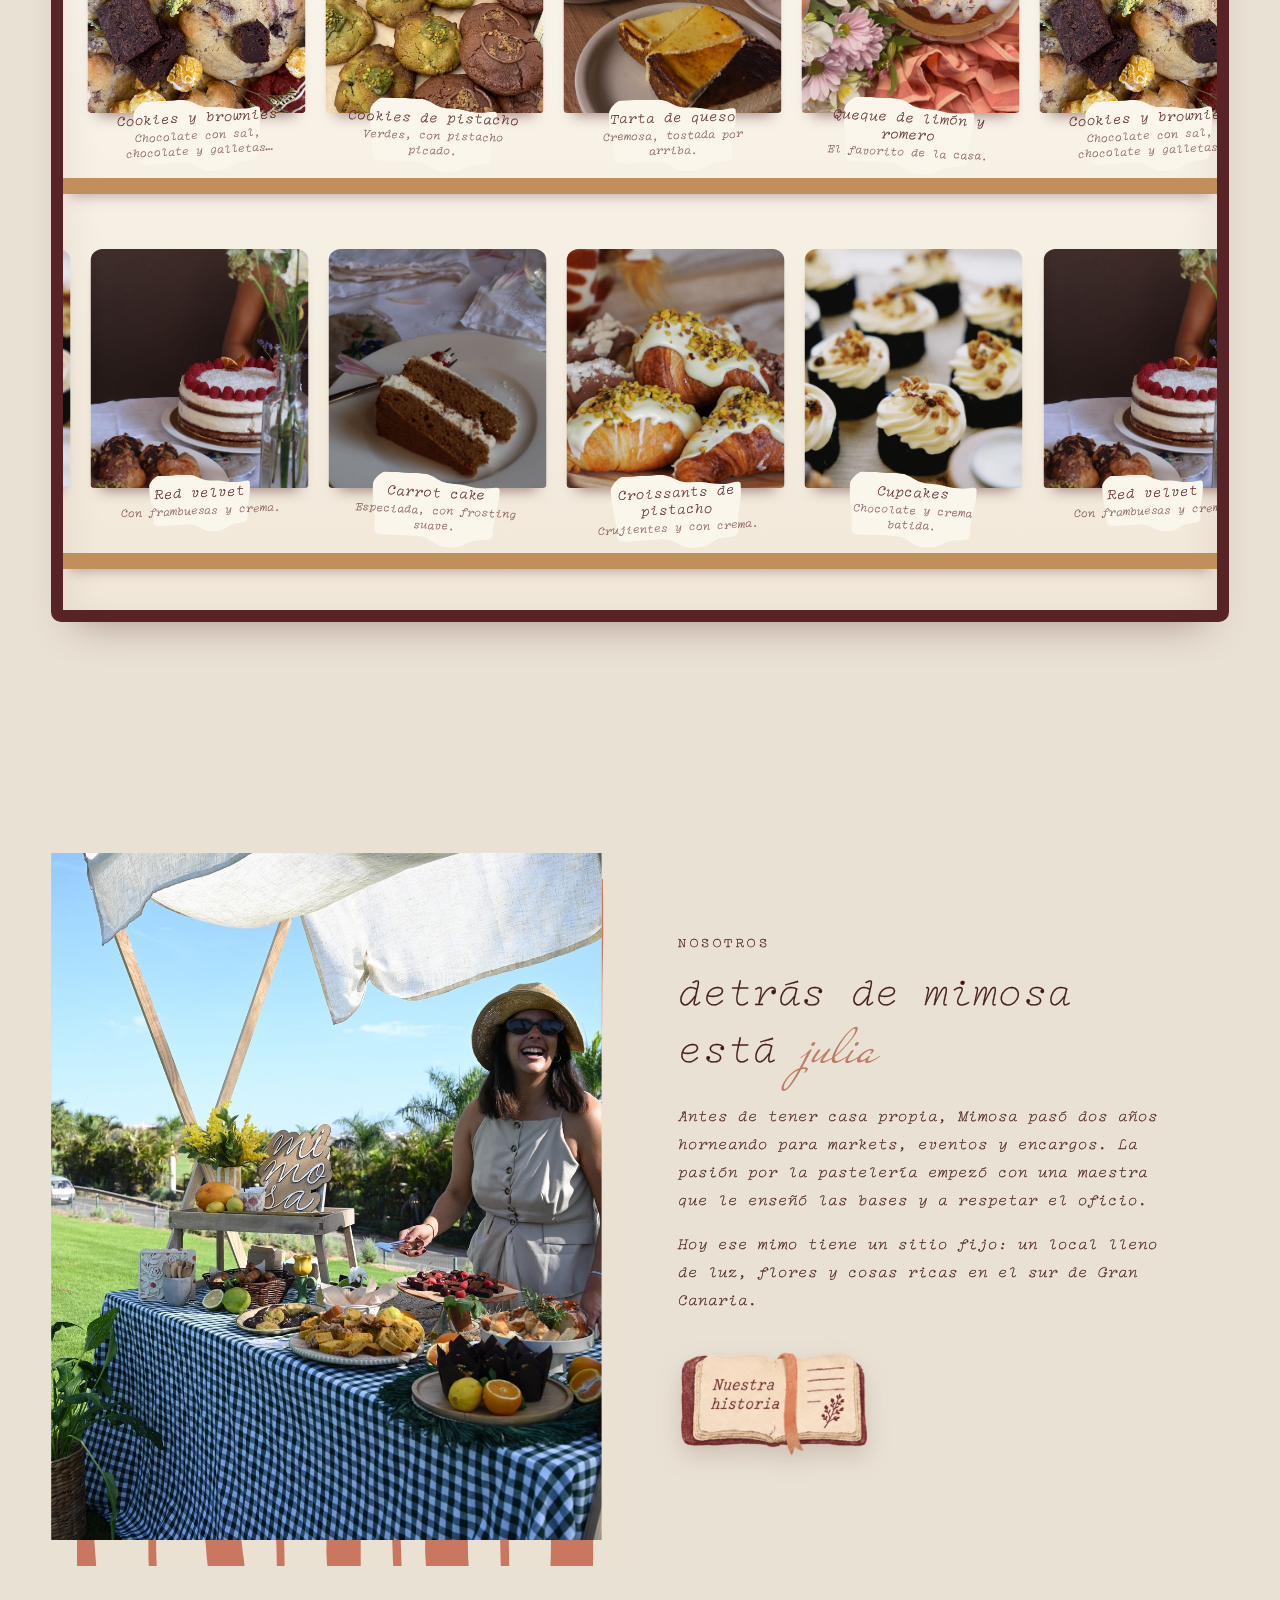
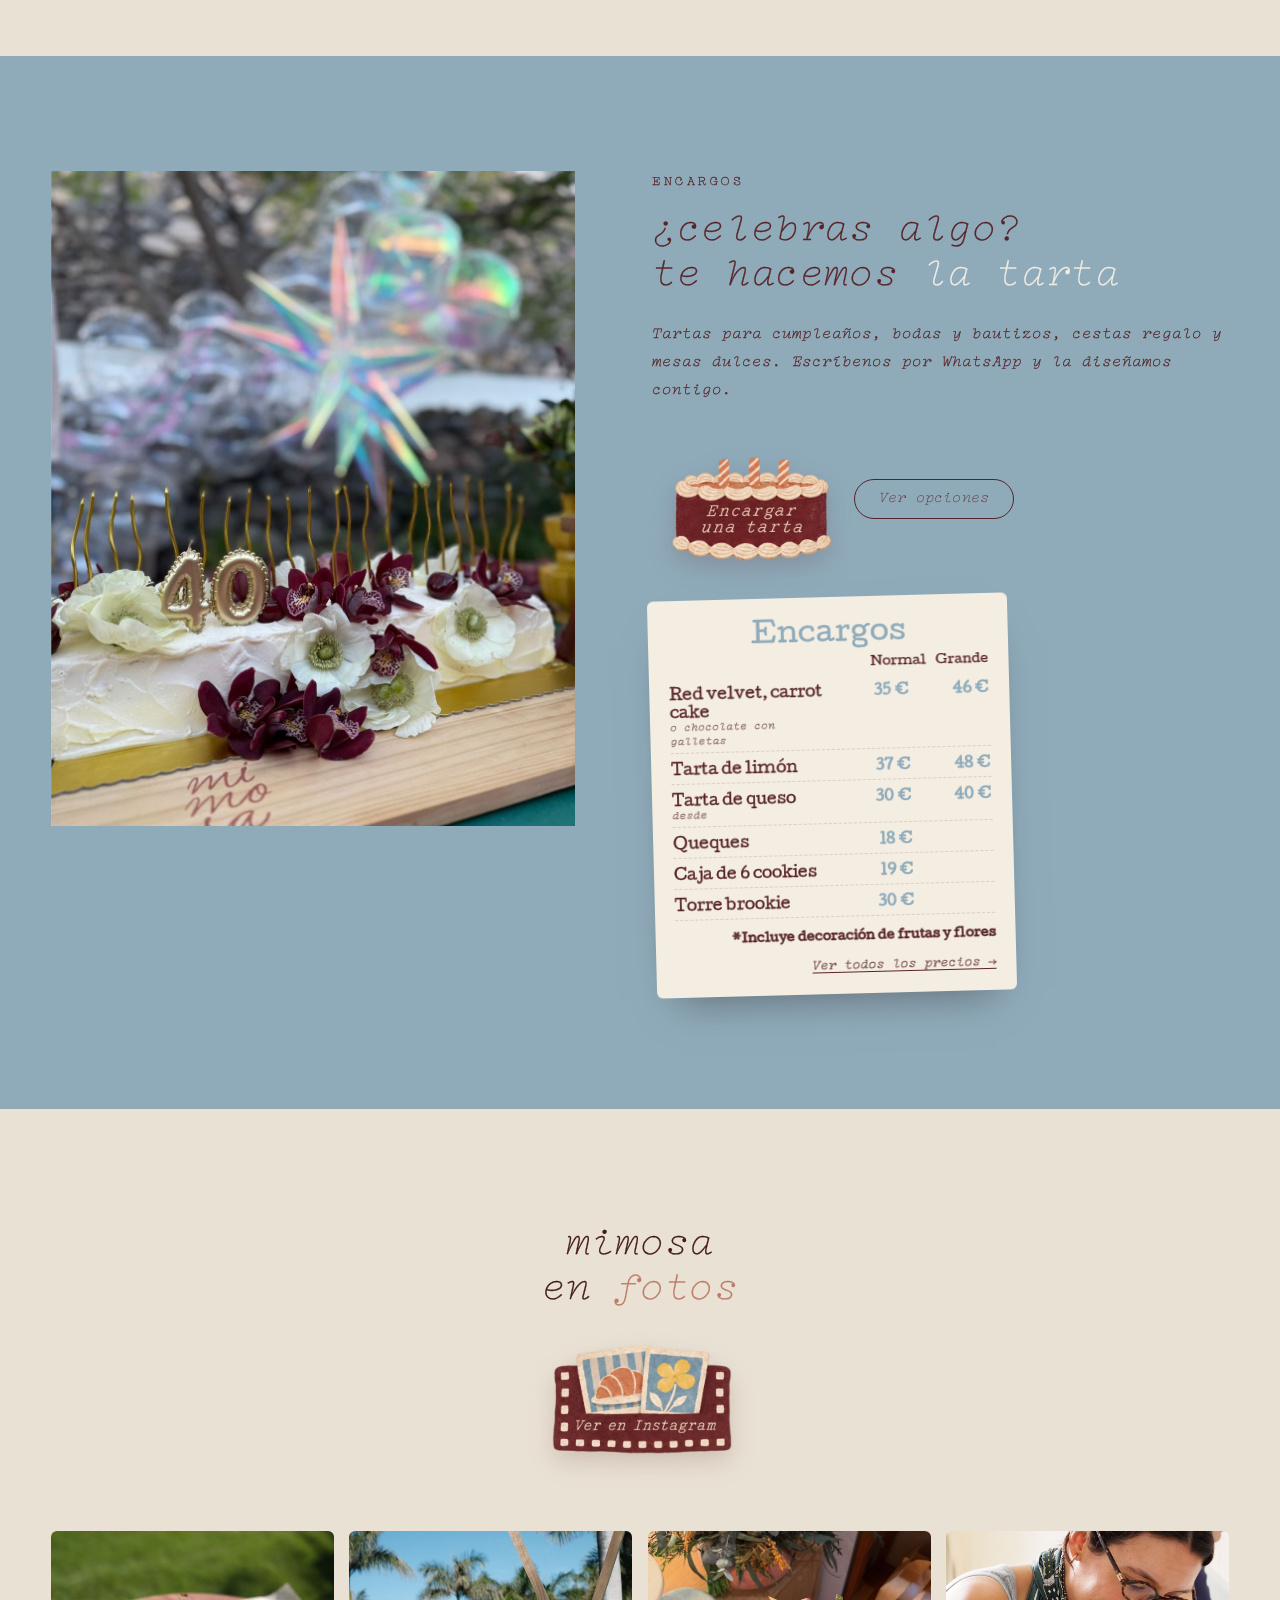
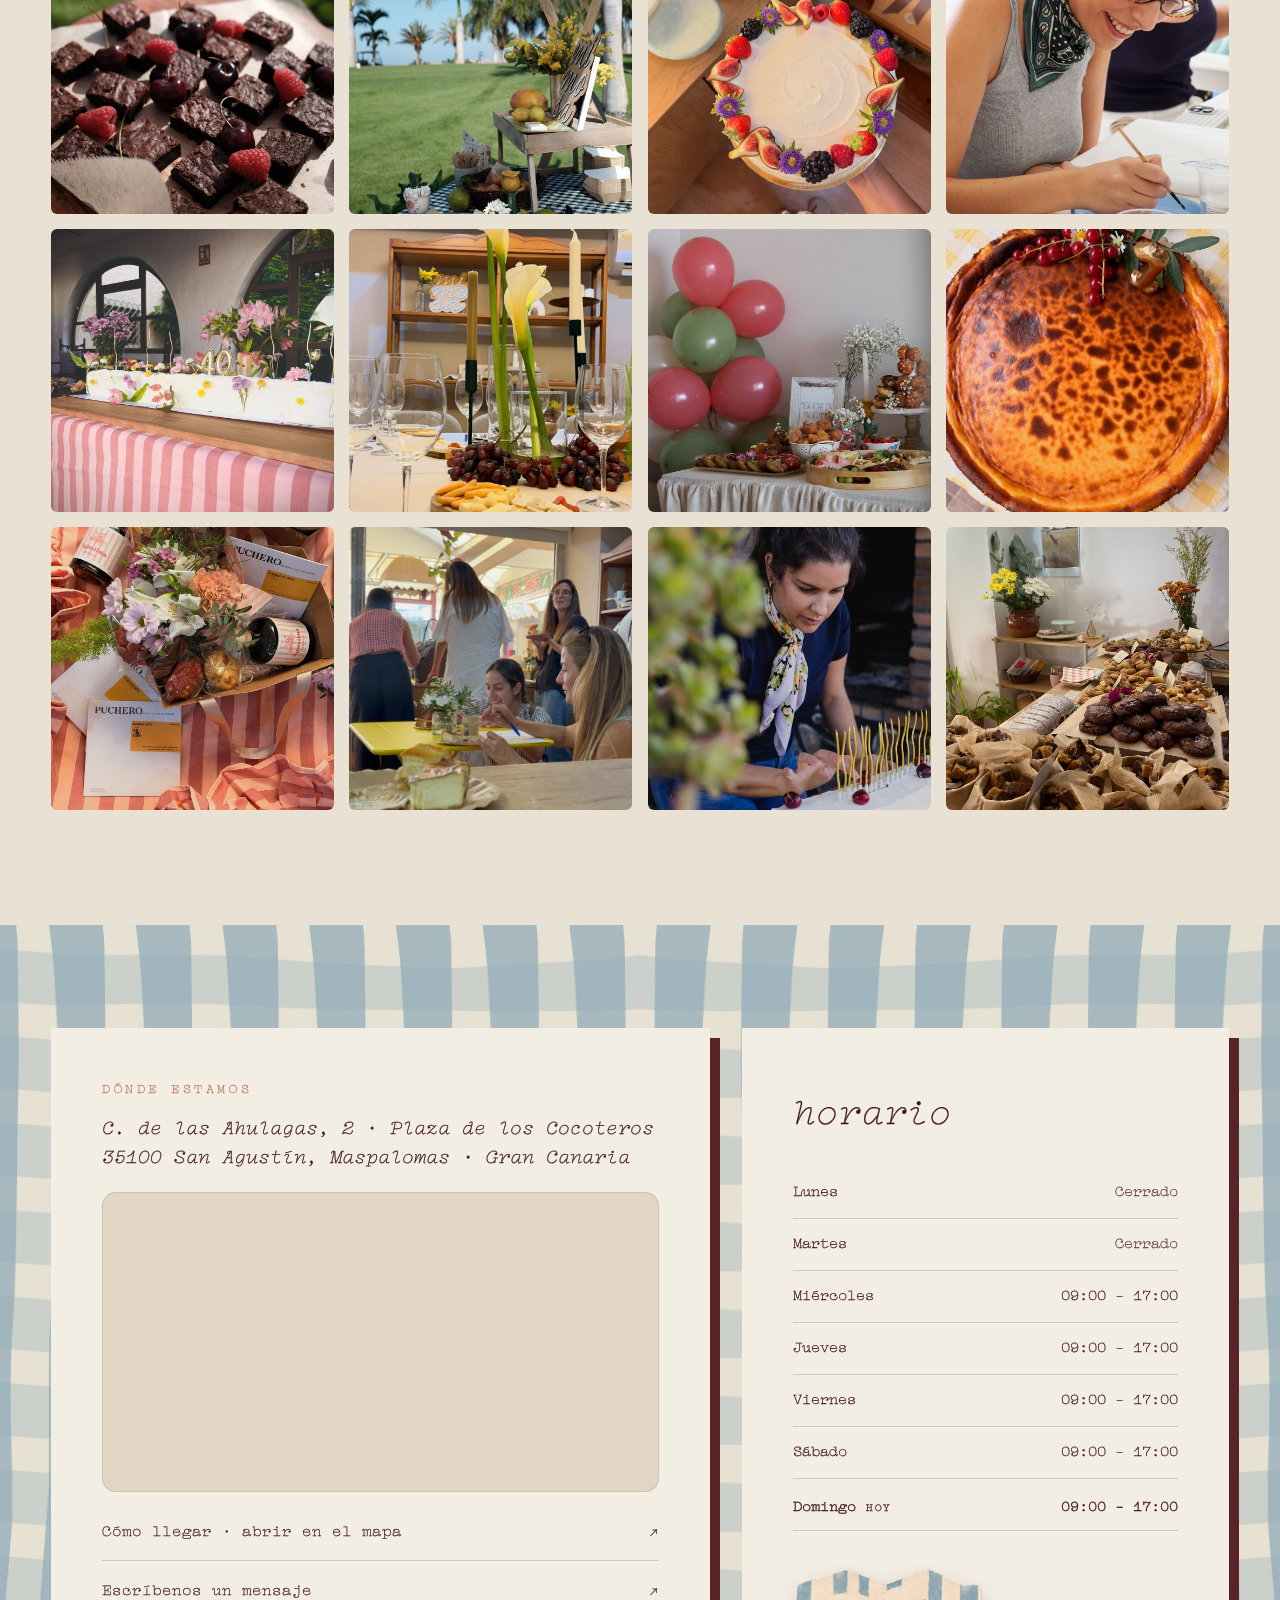
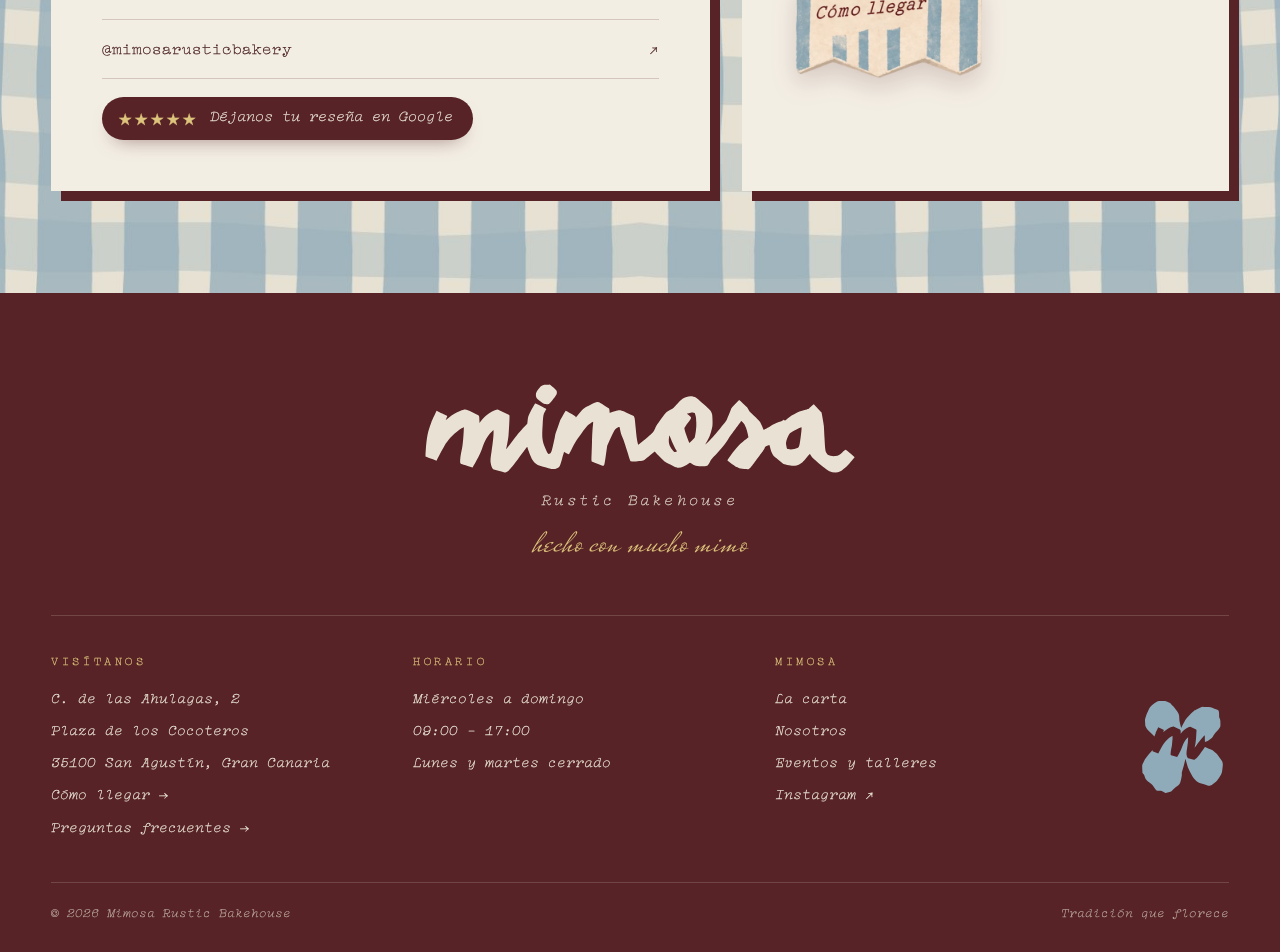
==== commit 15dac942: "Carta, eventos, encargos y portada: cinta de logos, ocasiones y animación más robusta - Cinta de log" ====
--- a/index.html
+++ b/index.html
@@ -17,8 +17,8 @@
 <link rel="preconnect" href="https://fonts.googleapis.com">
 <link rel="preconnect" href="https://fonts.gstatic.com" crossorigin>
 <link href="https://fonts.googleapis.com/css2?family=Cutive&family=Mr+De+Haviland&display=swap" rel="stylesheet">
-<link rel="stylesheet" href="css/site.css?v=20261115130253">
-<link rel="stylesheet" href="css/marca.css?v=20261115130253">
+<link rel="stylesheet" href="css/site.css?v=20261115133743">
+<link rel="stylesheet" href="css/marca.css?v=20261115133743">
 
 </head>
 <body data-page="index">
@@ -60,7 +60,7 @@
       <path d="M14 15 Q14 10 19 10 H89 Q94 10 94 15 L88 77 Q86 92 71 92 H37 Q22 92 20 77 Z" fill="#8FABBA"/>
       <path d="M20.5 70 H87.5" stroke="#BE7B65" stroke-width="3"/>
       <path d="M21.5 76 H86.8" stroke="#DDC47C" stroke-width="2"/>
-      <image href="img/marca/logotipo-crema.svg?v=20261115130253" x="25" y="36" width="58" height="12.2"/>
+      <image href="img/marca/logotipo-crema.svg?v=20261115133743" x="25" y="36" width="58" height="12.2"/>
       <ellipse cx="54" cy="13.5" rx="38" ry="5" fill="#572326"/>
       <ellipse cx="54" cy="12.5" rx="39.5" ry="5.6" fill="none" stroke="#7a97a6" stroke-width="2.5"/>
       <circle class="cafe-boca" cx="54" cy="12" r="1" fill="none"/>
@@ -79,8 +79,8 @@
     </div>
     <p class="cafe-lema">hecho con mucho mimo</p>
     <div class="cafe-ctas ilu-fila">
-      <a class="ilu-btn" href="carta.html"><img src="img/botones/carta.webp?v=20261115130253" data-anim="img/botones/carta-anim.webp?v=20261115130253" alt="Ver la carta" width="480" height="320"></a>
-      <a class="ilu-btn" href="visitanos.html"><img src="img/botones/visitanos.webp?v=20261115130253" data-anim="img/botones/visitanos-anim.webp?v=20261115130253" alt="Visítanos" width="480" height="320"></a>
+      <a class="ilu-btn" href="carta.html"><img src="img/botones/carta.webp?v=20261115133743" data-anim="img/botones/carta-anim.webp?v=20261115133743" alt="Ver la carta" width="480" height="320"></a>
+      <a class="ilu-btn" href="visitanos.html"><img src="img/botones/visitanos.webp?v=20261115133743" data-anim="img/botones/visitanos-anim.webp?v=20261115133743" alt="Visítanos" width="480" height="320"></a>
     </div>
   </div>
   <div class="cafe-deco" aria-hidden="true">
@@ -100,11 +100,11 @@
     <p class="mesa__hola" data-reveal>siéntate, que ya te lo traemos</p>
     <span class="mesa__servilleta" aria-hidden="true" data-reveal style="--fx:-60vw;--fy:10vh;--fr:-40deg;--r:-9deg;--d:.05s"></span>
     <a class="mesa__obj mesa__taza" href="carta.html#cafe" data-reveal style="--fx:-70vw;--fy:-10vh;--fr:-60deg;--r:6deg;--d:.15s">
-      <span class="mesa__plato"><span class="mesa__cafe"><img src="img/mesa/taza.webp?v=20261115130253" alt="Café con leche con latte art visto desde arriba" decoding="async"></span></span>
+      <span class="mesa__plato"><span class="mesa__cafe"><img src="img/mesa/taza.webp?v=20261115133743" alt="Café con leche con latte art visto desde arriba" decoding="async"></span></span>
       <span class="mesa__nota">el café <span class="arr">→</span></span>
     </a>
     <a class="mesa__obj mesa__cookies" href="carta.html#cookies" data-reveal style="--fx:70vw;--fy:-20vh;--fr:50deg;--r:-4deg;--d:.3s">
-      <img src="img/mesa/cookies.webp?v=20261115130253" alt="Plato de cookies recién horneadas visto desde arriba" decoding="async">
+      <img src="img/mesa/cookies.webp?v=20261115133743" alt="Plato de cookies recién horneadas visto desde arriba" decoding="async">
       <span class="mesa__nota">recién horneadas <span class="arr">→</span></span>
     </a>
     <a class="mesa__obj mesa__carta" href="carta.html" data-reveal style="--fx:10vw;--fy:70vh;--fr:-30deg;--r:-3deg;--d:.45s">
@@ -146,10 +146,9 @@
   <div class="wrap">
     <div class="section-head">
       <div>
-        <p class="label" data-reveal>De la vitrina</p>
         <h2 class="h2 with-deco" data-reveal>lo que sale<br>del horno<span class="ilus ilus--flor-2 c-melocoton deco-title" aria-hidden="true"></span></h2>
       </div>
-      <a class="ilu-btn" href="carta.html" data-reveal><img src="img/botones/menu.webp?v=20261115130253" data-anim="img/botones/menu-anim.webp?v=20261115130253" alt="Ver la carta completa" width="480" height="320" loading="lazy"></a>
+      <a class="ilu-btn" href="carta.html" data-reveal><img src="img/botones/menu.webp?v=20261115133743" data-anim="img/botones/menu-anim.webp?v=20261115133743" alt="Ver la carta completa" width="480" height="320" loading="lazy"></a>
     </div>
   </div>
   <div class="wrap">
@@ -180,21 +179,34 @@
       <h2 class="h2" data-reveal>Detrás de Mimosa<br>está <em class="firma">Julia</em></h2>
       <p data-reveal>Antes de tener casa propia, Mimosa pasó dos años horneando para markets, eventos y encargos. La pasión por la pastelería empezó con una maestra que le enseñó las bases y a respetar el oficio.</p>
       <p data-reveal>Hoy ese mimo tiene un sitio fijo: un local lleno de luz, flores y cosas ricas en el sur de Gran Canaria.</p>
-      <a class="ilu-btn" href="nosotros.html" data-reveal><img src="img/botones/nuestra-historia.webp?v=20261115130253" data-anim="img/botones/nuestra-historia-anim.webp?v=20261115130253" alt="Nuestra historia" width="480" height="320" loading="lazy"></a>
+      <a class="ilu-btn" href="nosotros.html" data-reveal><img src="img/botones/nuestra-historia.webp?v=20261115133743" data-anim="img/botones/nuestra-historia-anim.webp?v=20261115133743" alt="Nuestra historia" width="480" height="320" loading="lazy"></a>
     </div>
   </div>
 </section>
 
 <section class="section bloque bloque--azul">
   <div class="wrap order">
-    <div class="order__img"><figure class="ph ph--45 zoom" data-zoom="home-encargo" data-reveal="img"><img src="img/tarta-40.jpg" alt="Tarta de cumpleaños decorada con flores y velas" loading="lazy"></figure></div>
+    <div class="order__img"><figure class="ph ph--45 zoom" data-zoom="home-encargo" data-reveal="img"><img src="img/tarta-40.jpg" alt="Tarta de cumpleaños decorada con flores y velas" loading="lazy"></figure>
+    </div>
     <div>
       <p class="label" data-reveal>Encargos</p>
       <h2 class="h2" data-reveal style="margin:16px 0 22px">¿Celebras algo?<br>Te hacemos <em>la tarta</em></h2>
       <p data-reveal>Tartas para cumpleaños, bodas y bautizos, cestas regalo y mesas dulces. Escríbenos por WhatsApp y la diseñamos contigo.</p>
       <div class="hero-ctas" style="justify-content:flex-start;margin-top:30px" data-reveal>
-        <a class="ilu-btn" href="carta.html#encargos" data-wa="Hola Mimosa, me gustaría encargar una tarta."><img src="img/botones/encargar-tarta.webp?v=20261115130253" data-anim="img/botones/encargar-tarta-anim.webp?v=20261115130253" alt="Encargar una tarta por WhatsApp" width="480" height="320" loading="lazy"></a>
+        <a class="ilu-btn" href="carta.html#encargos" data-wa="Hola Mimosa, me gustaría encargar una tarta."><img src="img/botones/encargar-tarta.webp?v=20261115133743" data-anim="img/botones/encargar-tarta-anim.webp?v=20261115133743" alt="Encargar una tarta por WhatsApp" width="480" height="320" loading="lazy"></a>
         <a class="btn btn--ghost" href="carta.html#encargos">Ver opciones</a>
+      </div>
+      <div class="precios precios--mini" data-reveal>
+        <p class="precios__tit">Encargos</p>
+        <div class="precios__cols" aria-hidden="true"><span></span><span>Normal</span><span>Grande</span></div>
+        <p class="precios__fila"><span class="precios__nom">Red velvet, carrot cake<small>o chocolate con galletas</small></span><span class="precios__pre">35 €</span><span class="precios__pre">46 €</span></p>
+        <p class="precios__fila"><span class="precios__nom">Tarta de limón</span><span class="precios__pre">37 €</span><span class="precios__pre">48 €</span></p>
+        <p class="precios__fila"><span class="precios__nom">Tarta de queso<small>desde</small></span><span class="precios__pre">30 €</span><span class="precios__pre">40 €</span></p>
+        <p class="precios__fila"><span class="precios__nom">Queques</span><span class="precios__pre">18 €</span><span class="precios__pre"></span></p>
+        <p class="precios__fila"><span class="precios__nom">Caja de 6 cookies</span><span class="precios__pre">19 €</span><span class="precios__pre"></span></p>
+        <p class="precios__fila"><span class="precios__nom">Torre brookie</span><span class="precios__pre">30 €</span><span class="precios__pre"></span></p>
+        <p class="precios__nota">*Incluye decoración de frutas y flores</p>
+        <a class="precios__mas" href="carta.html#encargos">Ver todos los precios →</a>
       </div>
     </div>
   </div>
@@ -203,8 +215,8 @@
 <section class="section">
   <div class="wrap">
     <div class="section-head">
-      <div><p class="label" data-reveal>Mimosa en fotos</p><h2 class="h2" data-reveal>Lo que pasa<br>en <em>nuestra mesa</em></h2></div>
-      <a class="ilu-btn" href="https://www.instagram.com/mimosarusticbakery/" target="_blank" rel="noopener" data-reveal><img src="img/botones/instagram.webp?v=20261115130253" data-anim="img/botones/instagram-anim.webp?v=20261115130253" alt="Ver Mimosa en Instagram" width="480" height="320" loading="lazy"></a>
+      <div><h2 class="h2" data-reveal>Mimosa<br>en <em>fotos</em></h2></div>
+      <a class="ilu-btn" href="https://www.instagram.com/mimosarusticbakery/" target="_blank" rel="noopener" data-reveal><img src="img/botones/instagram.webp?v=20261115133743" data-anim="img/botones/instagram-anim.webp?v=20261115133743" alt="Ver Mimosa en Instagram" width="480" height="320" loading="lazy"></a>
     </div>
     <div class="masonry">
       <figure class="zoom" data-zoom="home" data-reveal><img src="img/brownies-frambuesa.jpg" alt="Brownies con frambuesas" loading="lazy"><figcaption>Brownies con frambuesas</figcaption></figure>
@@ -217,7 +229,8 @@
       <figure class="zoom" data-zoom="home" data-reveal><img src="img/tarta-queso-horneada.jpg" alt="Tarta de queso recién horneada" loading="lazy"><figcaption>Tarta de queso</figcaption></figure>
       <figure class="zoom" data-zoom="home" data-reveal><img src="img/cesta-regalo.jpg" alt="Cesta regalo con flores" loading="lazy"><figcaption>Cestas regalo</figcaption></figure>
       <figure class="zoom" data-zoom="home" data-reveal><img src="img/cata-queso-mesa.jpg" alt="Cata de tarta de queso con clientes" loading="lazy"><figcaption>Cata de tarta de queso</figcaption></figure>
-      <figure class="zoom" data-zoom="home" data-reveal><img src="img/julia-decorando.jpg" alt="Decorando una tarta con flores" loading="lazy"><figcaption>Detalles a mano</figcaption></figure>
+      <figure class="zoom" data-zoom="home" data-reveal><img src="img/julia-decorando.jpg" alt="Decorando una tarta con flores" loading="lazy"><figcaption>Detalles con mimo</figcaption></figure>
+      <figure class="zoom" data-zoom="home" data-reveal><img src="img/market-sabado.jpg" alt="Mesa del market de los sábados" loading="lazy"><figcaption>Market de los sábados</figcaption></figure>
     </div>
   </div>
 </section>
@@ -247,13 +260,13 @@
         <li><span>Sábado</span><span>09:00 – 17:00</span></li>
         <li><span>Domingo</span><span>09:00 – 17:00</span></li>
       </ul>
-      <p class="visita__boton"><a class="ilu-btn" href="https://maps.google.com/?cid=12351767496088054091" data-mapa target="_blank" rel="noopener"><img src="img/botones/como-llegar.webp?v=20261115130253" data-anim="img/botones/como-llegar-anim.webp?v=20261115130253" alt="Cómo llegar" width="480" height="320" loading="lazy"></a></p>
+      <p class="visita__boton"><a class="ilu-btn" href="https://maps.google.com/?cid=12351767496088054091" data-mapa target="_blank" rel="noopener"><img src="img/botones/como-llegar.webp?v=20261115133743" data-anim="img/botones/como-llegar-anim.webp?v=20261115133743" alt="Cómo llegar" width="480" height="320" loading="lazy"></a></p>
     </div>
   </div>
 </section>
 </main>
 
-<a class="wa-float" href="carta.html#encargos" data-wa="Hola Mimosa, me gustaría encargar una tarta." aria-label="Encargar una tarta por WhatsApp">Encargar una tarta</a>
+<a class="wa-float" href="carta.html#encargos" data-wa="Hola Mimosa, me gustaría encargar una tarta." aria-label="Encargar una tarta por WhatsApp"><svg class="wa-tarta" viewBox="0 0 24 24" aria-hidden="true"><path class="llama" d="M12 1.8c1.7 1.9 1.7 3.6 0 4.5-1.7-.9-1.7-2.6 0-4.5z" fill="#DDC47C"/><rect x="11.2" y="6.6" width="1.6" height="5" rx=".6" fill="#8FABBA"/><rect x="4" y="11.6" width="16" height="8.6" rx="2.2" fill="#BE7B65"/><path d="M4.2 14.6c1.9 1.6 3.9 1.6 5.8 0s3.9-1.6 5.8 0 3 1.1 4 .2" fill="none" stroke="#F3EEE4" stroke-width="1.4" stroke-linecap="round"/></svg>Encargar una tarta</a>
 <footer class="footer">
   <div class="footer__pattern" aria-hidden="true"></div>
   <div class="wrap">
@@ -299,6 +312,6 @@
   </div>
 </footer>
 
-<script src="js/site.js?v=20261115130253" defer></script>
+<script src="js/site.js?v=20261115133743" defer></script>
 </body>
 </html>
--- a/css/marca.css
+++ b/css/marca.css
@@ -1403,3 +1403,120 @@
 @media (max-width: 760px) { .carta-tira .desliza__pista > figure, .carta-tira.desliza--quieta > figure { height: 84px; } }
 .carta-tira.desliza--quieta > figure { width: clamp(96px, 9vw, 128px); flex: 0 0 auto; }
 .strip > .desliza__pista { aspect-ratio: auto !important; height: auto !important; }
+
+/* Carta: un poco más de aire entre categoría y categoría */
+.carta-texto .menu-cat { padding-top: clamp(52px, 6.5vw, 84px); }
+.carta-tira.strip { padding-bottom: clamp(30px, 4vw, 48px); }
+
+/* Inicio · Encargos: cartel pequeño de precios junto a la foto de la tarta */
+.order__img { position: relative; }
+.precios--mini { width: min(320px, 92%); padding: 18px 20px 16px; margin: -70px 0 0 auto; position: relative; z-index: 2; rotate: 2.5deg; }
+.precios--mini .precios__tit { font-size: 1.75rem; }
+.precios--mini .precios__cols { margin: 8px 0 2px; font-size: .82rem; }
+.precios--mini .precios__cols, .precios--mini .precios__fila { grid-template-columns: minmax(0, 1fr) 3.9em 3.9em; gap: 6px; }
+.precios--mini .precios__grupo { padding: 0; }
+.precios--mini .precios__fila { padding: 3px 0; border-bottom: 1px dashed rgba(87, 35, 38, .16); }
+.precios--mini .precios__nom { font-size: .92rem; }
+.precios--mini .precios__pre { font-size: .86rem; }
+.precios--mini .precios__nota { font-size: .74rem; margin-top: 8px; }
+.precios__mas { display: block; margin-top: 8px; text-align: right; font-family: var(--type), serif; font-style: italic; font-size: .86rem; color: var(--bordeaux); text-decoration: underline; text-underline-offset: 3px; }
+.precios__mas:hover { color: var(--peach); }
+@media (max-width: 1020px) { .precios--mini { margin: -48px 12px 0 auto; } }
+.precios--mini { margin: 34px 0 0 !important; rotate: -1.5deg; width: min(360px, 100%); }
+.precios--mini .precios__cols, .precios--mini .precios__fila { grid-template-columns: minmax(0, 1fr) 4.6em 4.6em; }
+.precios--mini .precios__cols { font-size: .78rem; }
+
+/* ===== Carta: cada categoría ocupa una pantalla entera, con su tira de fotos debajo ===== */
+.carta-frame { position: relative; min-height: 100vh; min-height: 100svh; display: flex; flex-direction: column; justify-content: center; padding: 96px 0 28px; scroll-margin-top: 0; }
+.carta-frame .menu-cat { padding: 0 0 clamp(16px, 2.4vw, 30px); }
+.carta-frame .carta-tira.strip { background: none !important; box-shadow: none !important; clip-path: none !important; padding-bottom: 0; }
+/* fondo suave de color en categorías alternas, de lado a lado */
+.carta-frame:has(#tartas) { background: rgba(190, 123, 101, .1); box-shadow: 0 0 0 100vmax rgba(190, 123, 101, .1); clip-path: inset(0 -100vmax); }
+.carta-frame:has(#cafe) { background: rgba(87, 35, 38, .06); box-shadow: 0 0 0 100vmax rgba(87, 35, 38, .06); clip-path: inset(0 -100vmax); }
+/* zigzag: en las categorías alternas, el título a la derecha */
+@media (min-width: 861px) {
+  .carta-frame:nth-child(even) .menu-cat { grid-template-columns: minmax(0, 1.35fr) minmax(0, .65fr); }
+  .carta-frame:nth-child(even) .menu-cat__lado { order: 2; }
+  .carta-frame:nth-child(odd) .menu-cat { grid-template-columns: minmax(0, .65fr) minmax(0, 1.35fr); }
+  .carta-frame:nth-child(odd) .menu-cat__lado { order: 0; }
+}
+.carta-texto .menu-cat { scroll-margin-top: 0; }
+@media (max-width: 760px) { .carta-frame { padding: 84px 0 22px; } }
+.carta-texto .menu-cat { scroll-margin-top: 120px !important; }
+.carta-frame { min-width: 0; width: 100%; }
+.carta-frame > * { min-width: 0; max-width: 100%; }
+.carta-frame .carta-tira { width: auto; }
+.carta-frame--medir, .carta-frame--corta { min-height: 0 !important; }
+.carta-frame--corta { padding: clamp(56px, 7vw, 90px) 0 clamp(24px, 3vw, 36px); }
+
+/* Inicio · Mimosa en fotos: cuadrícula ordenada de fotos cuadradas */
+.masonry { columns: auto !important; display: grid; grid-template-columns: repeat(4, minmax(0, 1fr)); gap: clamp(8px, 1.2vw, 16px); }
+.masonry > figure { position: relative; margin: 0 !important; aspect-ratio: 1; overflow: hidden; border-radius: 6px; break-inside: auto; }
+.masonry > figure img { width: 100%; height: 100%; object-fit: cover; transition: transform .8s var(--ease); }
+.masonry > figure:hover img { transform: scale(1.05); }
+@media (max-width: 1020px) { .masonry { grid-template-columns: repeat(3, minmax(0, 1fr)); } }
+@media (max-width: 600px) { .masonry { grid-template-columns: repeat(2, minmax(0, 1fr)); } }
+
+/* Café que se derrama mientras la taza cae (solo ordenador) */
+.cafe-goteo { position: absolute; inset: 0; z-index: 1; pointer-events: none; }
+.cafe-goteo i { position: absolute; display: block; background: var(--bordeaux); border-radius: 50% 50% 50% 50% / 62% 62% 38% 38%; will-change: transform, opacity; }
+@media (prefers-reduced-motion: reduce) { .cafe-goteo { display: none; } }
+
+.offer { scroll-margin-top: 120px; }
+
+/* Botón flotante «Encargar una tarta»: tarta animada como pegatina en la esquina, para llamar la atención */
+.wa-float { position: fixed; overflow: visible; }
+.wa-tarta { position: absolute; top: -13px; right: -9px; width: 28px; height: 28px; rotate: 10deg; pointer-events: none;
+  filter: drop-shadow(0 0 1px rgba(243, 238, 228, .95)) drop-shadow(0 2px 3px rgba(20, 6, 8, .35));
+  transform-origin: 50% 90%; animation: tarta-llama-atencion 3.2s ease-in-out infinite; }
+.wa-tarta .llama { transform-box: fill-box; transform-origin: 50% 100%; animation: ico-llama .8s ease-in-out infinite alternate; }
+.wa-float:hover .wa-tarta { animation-duration: 1s; }
+@keyframes tarta-llama-atencion {
+  0%, 62%, 100% { transform: translateY(0) rotate(0deg) scale(1); }
+  68% { transform: translateY(-5px) rotate(-12deg) scale(1.12); }
+  74% { transform: translateY(0) rotate(10deg) scale(1.05); }
+  80% { transform: translateY(-3px) rotate(-6deg) scale(1.08); }
+  86% { transform: translateY(0) rotate(0deg) scale(1); }
+}
+@media (prefers-reduced-motion: reduce) { .wa-tarta, .wa-tarta .llama { animation: none; } }
+.wa-tarta { right: auto; left: -12px; top: -17px; width: 34px; height: 34px; rotate: -10deg; }
+.wa-float .wa-tarta, .fuente-mimosa .wa-float .wa-tarta { width: 36px; height: 36px; left: -14px; top: -19px; }
+
+/* Carta: la cinta de logos ocupa el hueco que había bajo el texto, sin añadir espacio, con línea arriba y abajo */
+[data-page="carta"] .page-intro { padding-bottom: 16px; }
+[data-page="carta"] .ribbon { height: 120px; border-top: 1px solid rgba(87, 35, 38, .2); border-bottom: 1px solid rgba(87, 35, 38, .2); }
+[data-page="carta"] .carta-frame:first-child { min-height: 0 !important; justify-content: flex-start; padding-top: 72px; }
+@media (max-width: 760px) { [data-page="carta"] .ribbon { height: 104px; } [data-page="carta"] .carta-frame:first-child { padding-top: 56px; } }
+
+/* Encargos: campo «Otra ocasión» debajo de la lista */
+#f-ocasion-otra { margin-top: 8px; }
+#f-ocasion-otra[hidden] { display: none; }
+
+/* Texto de entrada centrado entre la cabecera y la cinta de logos (carta y eventos), sin añadir espacio */
+.page-intro:has(+ .ribbon) { padding-top: 40px !important; padding-bottom: 40px !important; }
+.page-intro + .ribbon { height: 120px; border-top: 1px solid rgba(87, 35, 38, .2); border-bottom: 1px solid rgba(87, 35, 38, .2); }
+@media (max-width: 760px) {
+  .page-intro:has(+ .ribbon) { padding-top: 30px !important; padding-bottom: 30px !important; }
+  .page-intro + .ribbon { height: 104px; }
+}
+/* Eventos: tras la cinta, el primer bloque no repite línea ni deja un hueco grande */
+.ribbon + .cat-dock + .wrap > .offer:first-child { border-top: 0; padding-top: 72px; }
+@media (max-width: 760px) { .ribbon + .cat-dock + .wrap > .offer:first-child { padding-top: 48px; } }
+
+/* Inicio · Encargos en el móvil: la foto ya no se desplaza sobre el título, más baja y el cartel de precios centrado */
+.order__img { position: sticky; }
+@media (max-width: 1020px) { .order__img { position: static; top: auto; } }
+@media (max-width: 760px) {
+  .bloque--azul .order { gap: 26px; }
+  .bloque--azul .order__img .ph--45 { aspect-ratio: 4 / 3; }
+  .bloque--azul .hero-ctas { align-items: center; gap: 14px 18px; }
+  .bloque--azul .precios--mini { margin: 26px auto 0; width: min(340px, 100%); rotate: 1.5deg; }
+}
+
+/* Visítanos · Encargos: tarjeta y contenido centrados */
+[data-page="visitanos"] .mantel[aria-label="Encargos"] .visit-card { margin-inline: auto; text-align: center; }
+[data-page="visitanos"] .mantel[aria-label="Encargos"] .visit-card > * { margin-inline: auto; }
+[data-page="visitanos"] .mantel[aria-label="Encargos"] .visit-card .ilu-btn { margin-inline: auto; }
+
+/* Inicio · «Mimosa en fotos»: título centrado y el botón de Instagram debajo */
+.section-head:has(+ .masonry) { flex-direction: column; align-items: center; text-align: center; gap: 18px; }
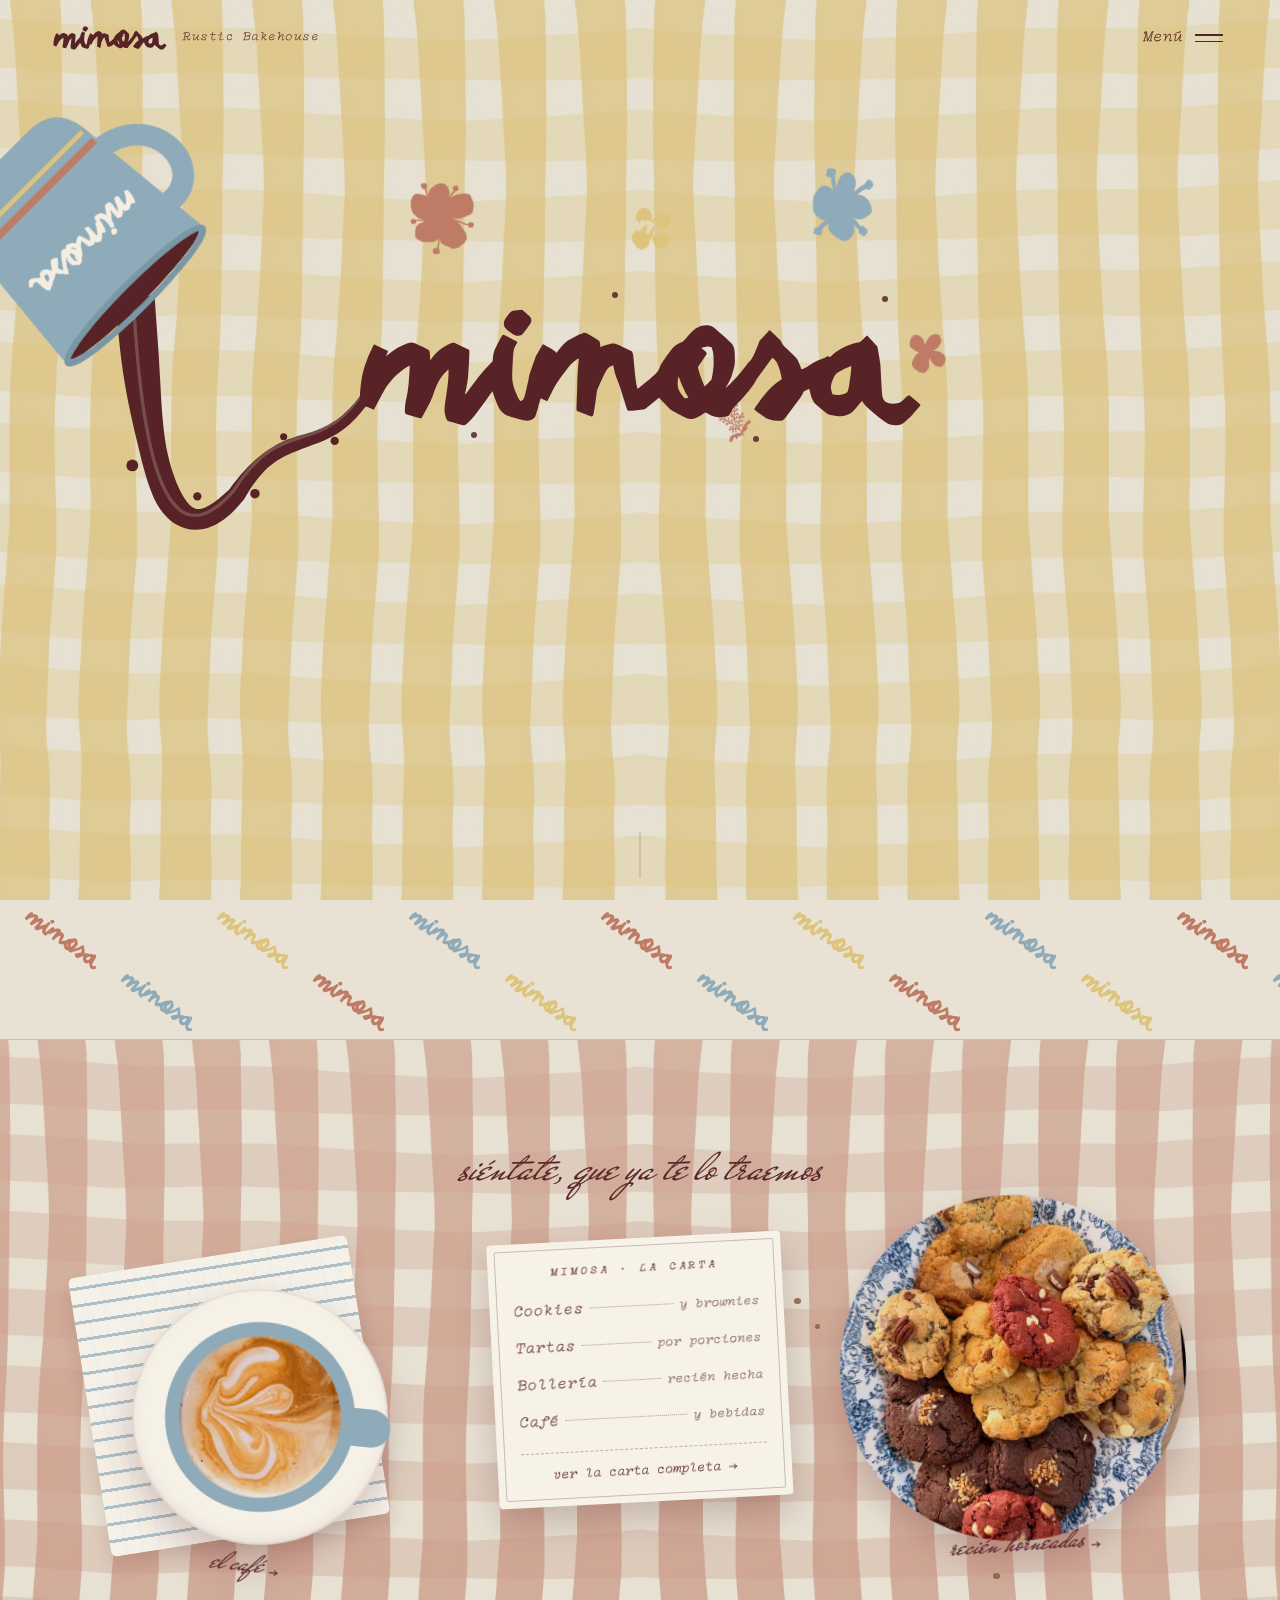
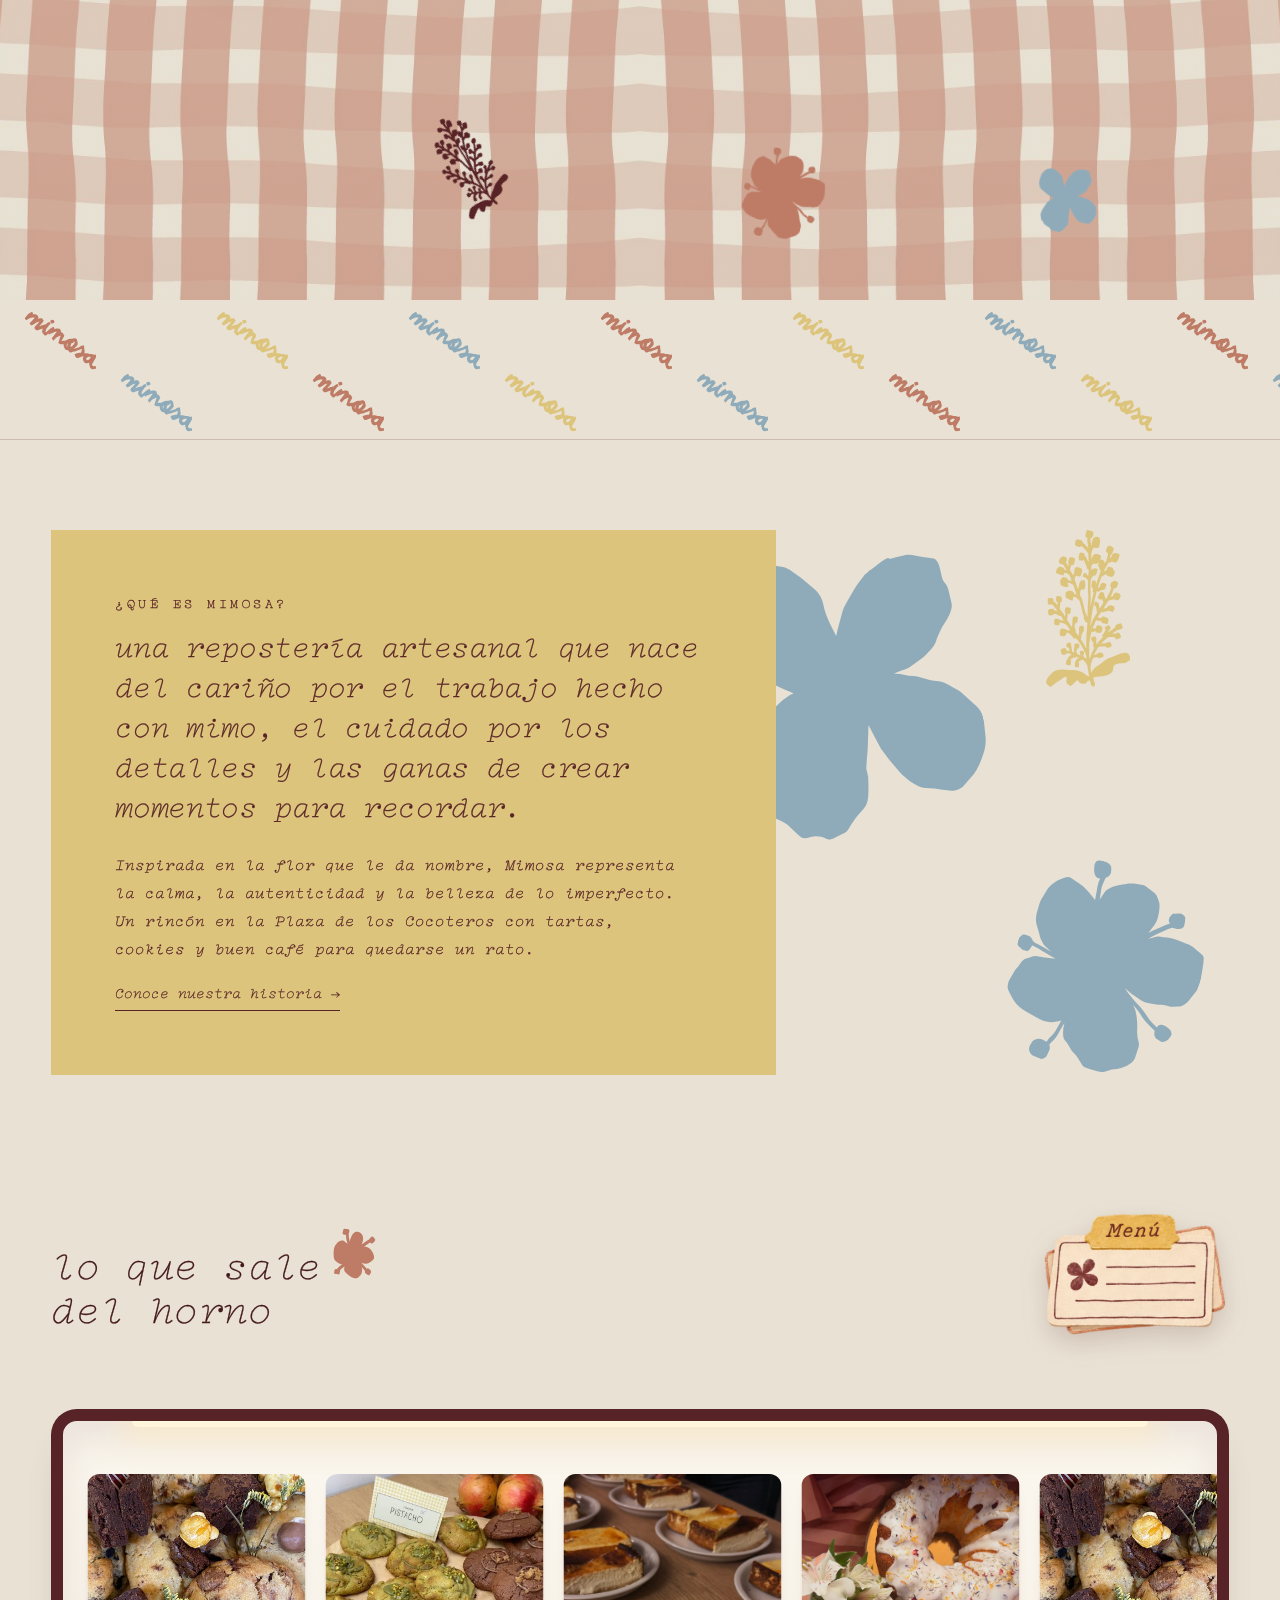
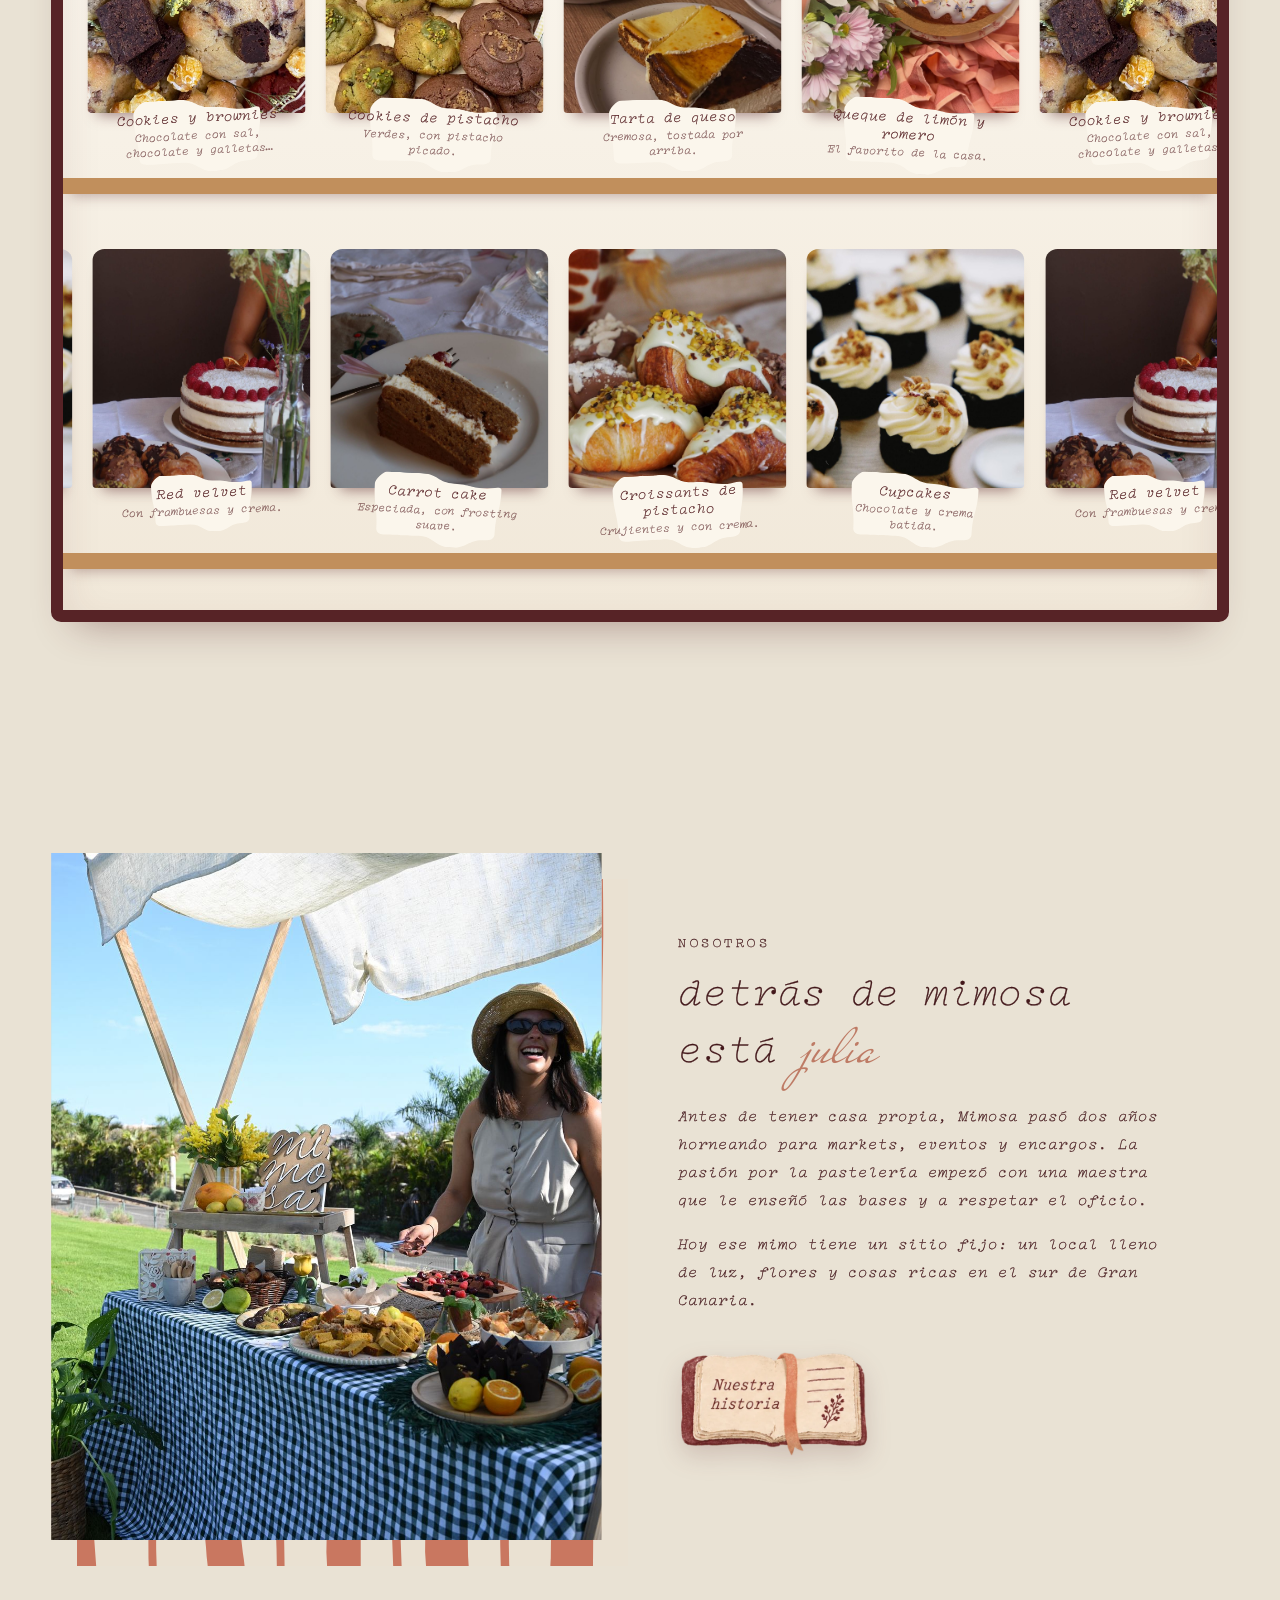
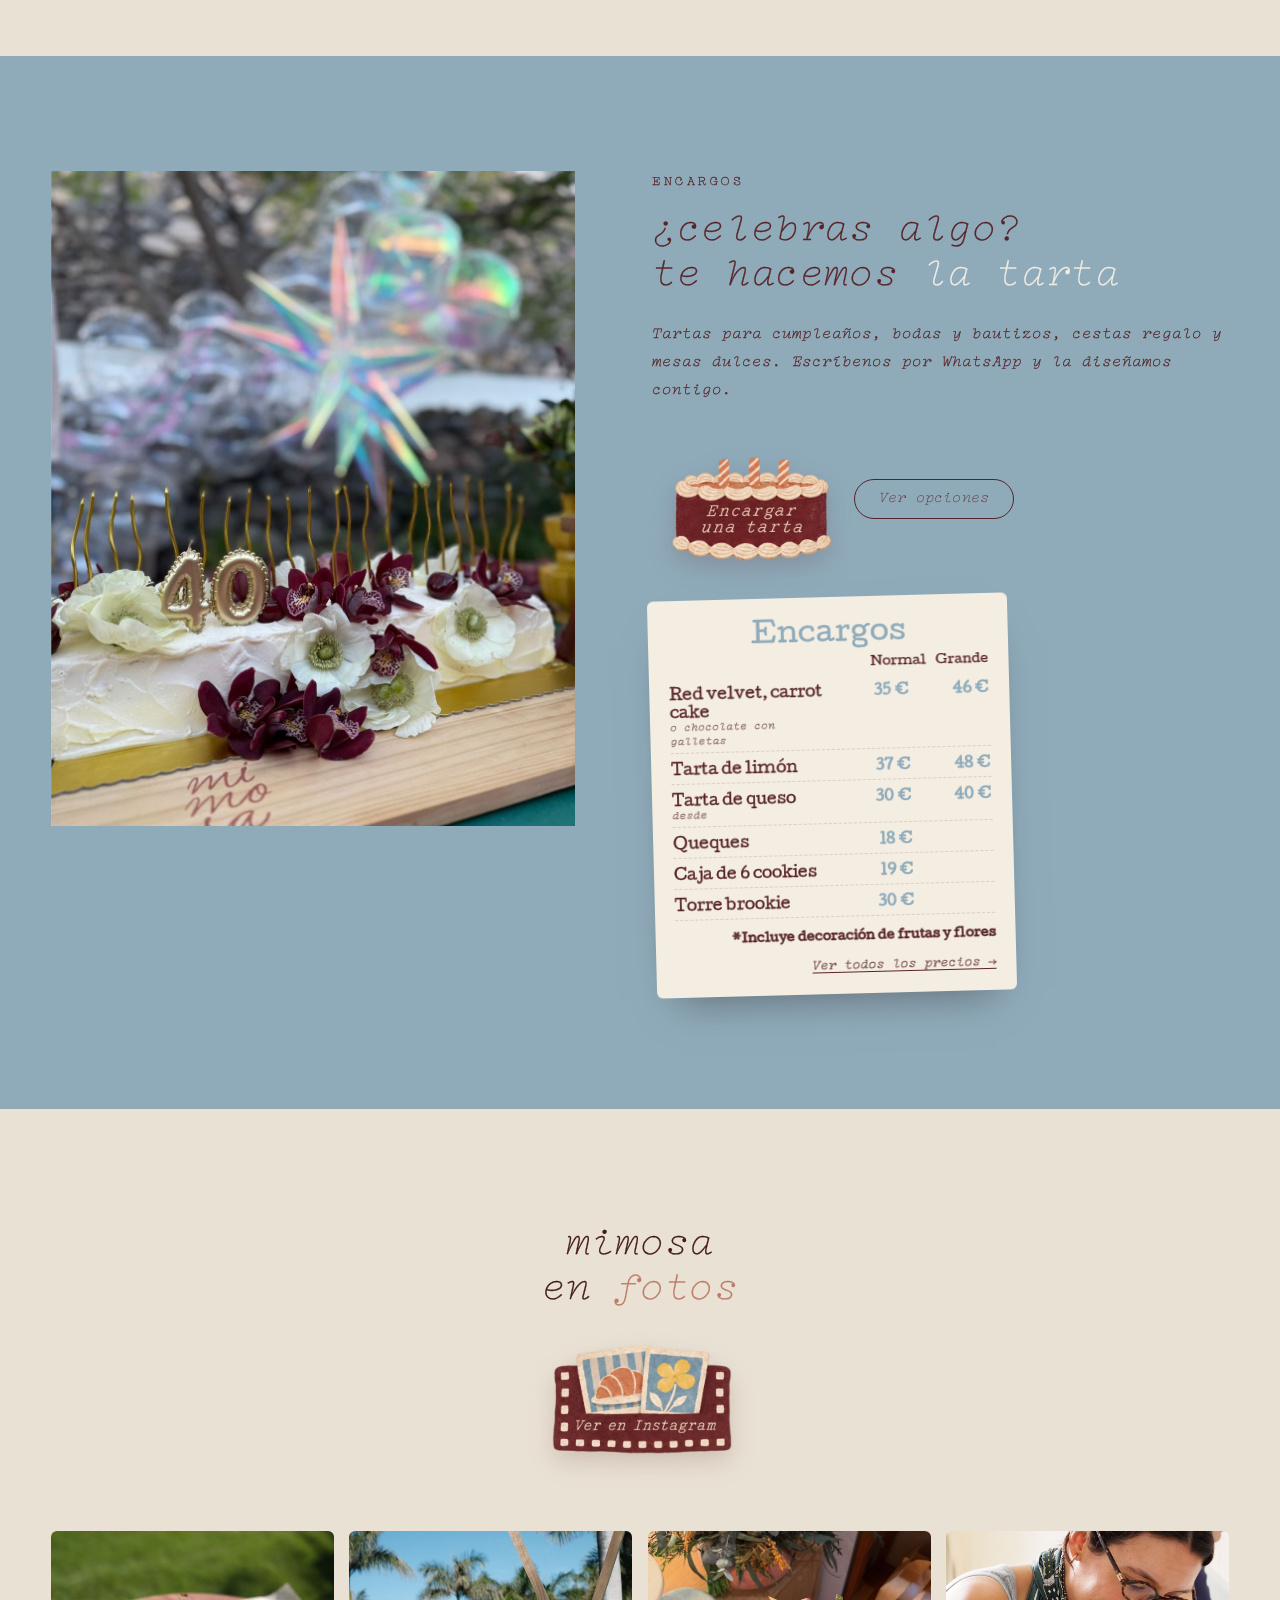
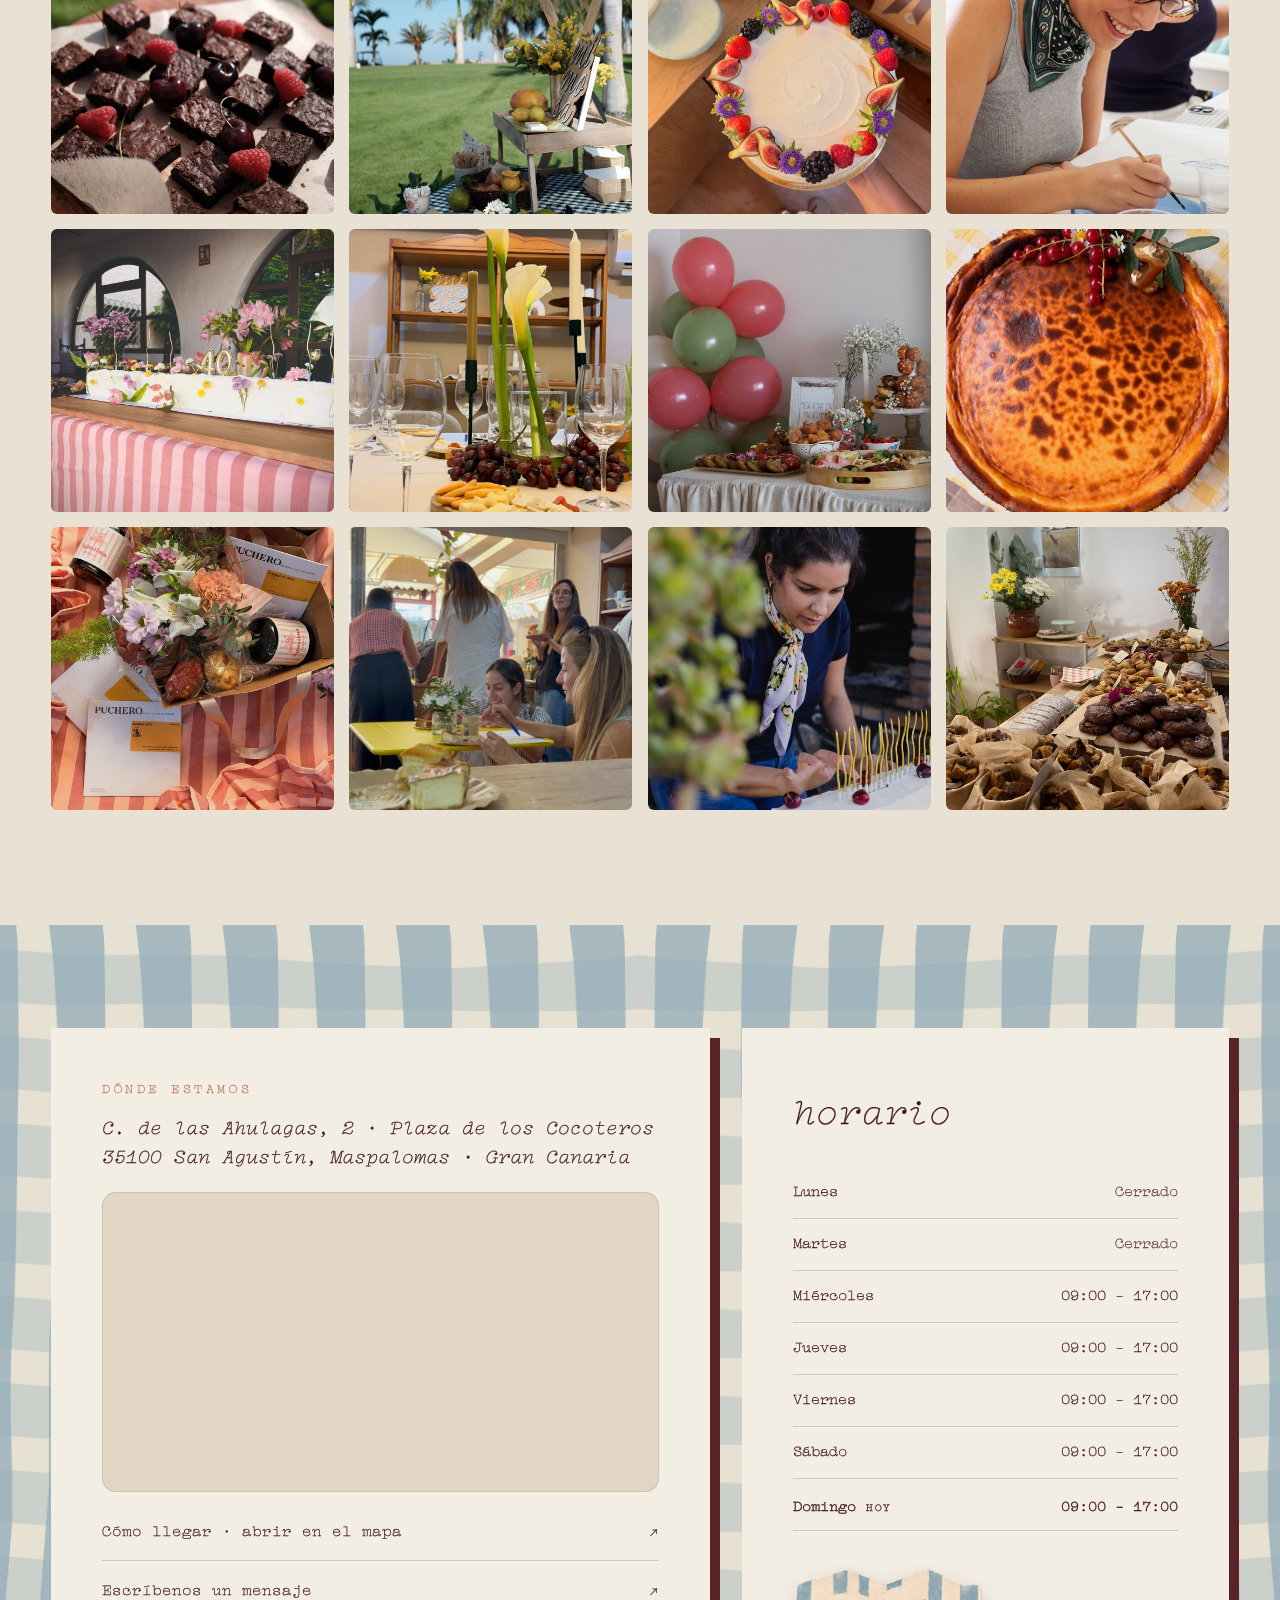
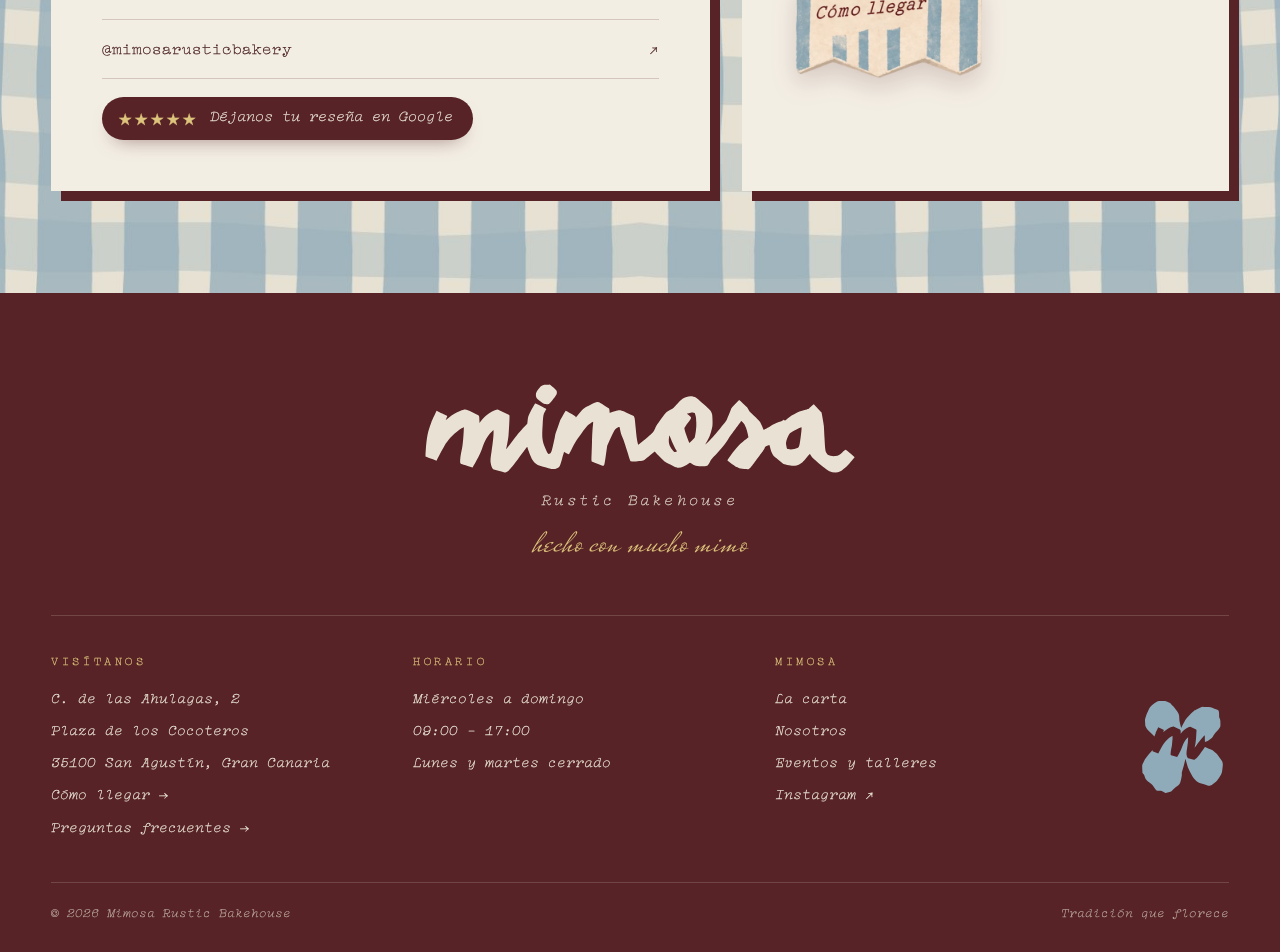
==== commit 45d8feb2: "Portada: sin el destello claro detrás de «mimosa» Co-Authored-By: Claude Opus 5.5 <noreply@anthropic" ====
--- a/index.html
+++ b/index.html
@@ -17,8 +17,8 @@
 <link rel="preconnect" href="https://fonts.googleapis.com">
 <link rel="preconnect" href="https://fonts.gstatic.com" crossorigin>
 <link href="https://fonts.googleapis.com/css2?family=Cutive&family=Mr+De+Haviland&display=swap" rel="stylesheet">
-<link rel="stylesheet" href="css/site.css?v=20261115133743">
-<link rel="stylesheet" href="css/marca.css?v=20261115133743">
+<link rel="stylesheet" href="css/site.css?v=20261115134011">
+<link rel="stylesheet" href="css/marca.css?v=20261115134011">
 
 </head>
 <body data-page="index">
@@ -60,7 +60,7 @@
       <path d="M14 15 Q14 10 19 10 H89 Q94 10 94 15 L88 77 Q86 92 71 92 H37 Q22 92 20 77 Z" fill="#8FABBA"/>
       <path d="M20.5 70 H87.5" stroke="#BE7B65" stroke-width="3"/>
       <path d="M21.5 76 H86.8" stroke="#DDC47C" stroke-width="2"/>
-      <image href="img/marca/logotipo-crema.svg?v=20261115133743" x="25" y="36" width="58" height="12.2"/>
+      <image href="img/marca/logotipo-crema.svg?v=20261115134011" x="25" y="36" width="58" height="12.2"/>
       <ellipse cx="54" cy="13.5" rx="38" ry="5" fill="#572326"/>
       <ellipse cx="54" cy="12.5" rx="39.5" ry="5.6" fill="none" stroke="#7a97a6" stroke-width="2.5"/>
       <circle class="cafe-boca" cx="54" cy="12" r="1" fill="none"/>
@@ -79,8 +79,8 @@
     </div>
     <p class="cafe-lema">hecho con mucho mimo</p>
     <div class="cafe-ctas ilu-fila">
-      <a class="ilu-btn" href="carta.html"><img src="img/botones/carta.webp?v=20261115133743" data-anim="img/botones/carta-anim.webp?v=20261115133743" alt="Ver la carta" width="480" height="320"></a>
-      <a class="ilu-btn" href="visitanos.html"><img src="img/botones/visitanos.webp?v=20261115133743" data-anim="img/botones/visitanos-anim.webp?v=20261115133743" alt="Visítanos" width="480" height="320"></a>
+      <a class="ilu-btn" href="carta.html"><img src="img/botones/carta.webp?v=20261115134011" data-anim="img/botones/carta-anim.webp?v=20261115134011" alt="Ver la carta" width="480" height="320"></a>
+      <a class="ilu-btn" href="visitanos.html"><img src="img/botones/visitanos.webp?v=20261115134011" data-anim="img/botones/visitanos-anim.webp?v=20261115134011" alt="Visítanos" width="480" height="320"></a>
     </div>
   </div>
   <div class="cafe-deco" aria-hidden="true">
@@ -100,11 +100,11 @@
     <p class="mesa__hola" data-reveal>siéntate, que ya te lo traemos</p>
     <span class="mesa__servilleta" aria-hidden="true" data-reveal style="--fx:-60vw;--fy:10vh;--fr:-40deg;--r:-9deg;--d:.05s"></span>
     <a class="mesa__obj mesa__taza" href="carta.html#cafe" data-reveal style="--fx:-70vw;--fy:-10vh;--fr:-60deg;--r:6deg;--d:.15s">
-      <span class="mesa__plato"><span class="mesa__cafe"><img src="img/mesa/taza.webp?v=20261115133743" alt="Café con leche con latte art visto desde arriba" decoding="async"></span></span>
+      <span class="mesa__plato"><span class="mesa__cafe"><img src="img/mesa/taza.webp?v=20261115134011" alt="Café con leche con latte art visto desde arriba" decoding="async"></span></span>
       <span class="mesa__nota">el café <span class="arr">→</span></span>
     </a>
     <a class="mesa__obj mesa__cookies" href="carta.html#cookies" data-reveal style="--fx:70vw;--fy:-20vh;--fr:50deg;--r:-4deg;--d:.3s">
-      <img src="img/mesa/cookies.webp?v=20261115133743" alt="Plato de cookies recién horneadas visto desde arriba" decoding="async">
+      <img src="img/mesa/cookies.webp?v=20261115134011" alt="Plato de cookies recién horneadas visto desde arriba" decoding="async">
       <span class="mesa__nota">recién horneadas <span class="arr">→</span></span>
     </a>
     <a class="mesa__obj mesa__carta" href="carta.html" data-reveal style="--fx:10vw;--fy:70vh;--fr:-30deg;--r:-3deg;--d:.45s">
@@ -148,7 +148,7 @@
       <div>
         <h2 class="h2 with-deco" data-reveal>lo que sale<br>del horno<span class="ilus ilus--flor-2 c-melocoton deco-title" aria-hidden="true"></span></h2>
       </div>
-      <a class="ilu-btn" href="carta.html" data-reveal><img src="img/botones/menu.webp?v=20261115133743" data-anim="img/botones/menu-anim.webp?v=20261115133743" alt="Ver la carta completa" width="480" height="320" loading="lazy"></a>
+      <a class="ilu-btn" href="carta.html" data-reveal><img src="img/botones/menu.webp?v=20261115134011" data-anim="img/botones/menu-anim.webp?v=20261115134011" alt="Ver la carta completa" width="480" height="320" loading="lazy"></a>
     </div>
   </div>
   <div class="wrap">
@@ -179,7 +179,7 @@
       <h2 class="h2" data-reveal>Detrás de Mimosa<br>está <em class="firma">Julia</em></h2>
       <p data-reveal>Antes de tener casa propia, Mimosa pasó dos años horneando para markets, eventos y encargos. La pasión por la pastelería empezó con una maestra que le enseñó las bases y a respetar el oficio.</p>
       <p data-reveal>Hoy ese mimo tiene un sitio fijo: un local lleno de luz, flores y cosas ricas en el sur de Gran Canaria.</p>
-      <a class="ilu-btn" href="nosotros.html" data-reveal><img src="img/botones/nuestra-historia.webp?v=20261115133743" data-anim="img/botones/nuestra-historia-anim.webp?v=20261115133743" alt="Nuestra historia" width="480" height="320" loading="lazy"></a>
+      <a class="ilu-btn" href="nosotros.html" data-reveal><img src="img/botones/nuestra-historia.webp?v=20261115134011" data-anim="img/botones/nuestra-historia-anim.webp?v=20261115134011" alt="Nuestra historia" width="480" height="320" loading="lazy"></a>
     </div>
   </div>
 </section>
@@ -193,7 +193,7 @@
       <h2 class="h2" data-reveal style="margin:16px 0 22px">¿Celebras algo?<br>Te hacemos <em>la tarta</em></h2>
       <p data-reveal>Tartas para cumpleaños, bodas y bautizos, cestas regalo y mesas dulces. Escríbenos por WhatsApp y la diseñamos contigo.</p>
       <div class="hero-ctas" style="justify-content:flex-start;margin-top:30px" data-reveal>
-        <a class="ilu-btn" href="carta.html#encargos" data-wa="Hola Mimosa, me gustaría encargar una tarta."><img src="img/botones/encargar-tarta.webp?v=20261115133743" data-anim="img/botones/encargar-tarta-anim.webp?v=20261115133743" alt="Encargar una tarta por WhatsApp" width="480" height="320" loading="lazy"></a>
+        <a class="ilu-btn" href="carta.html#encargos" data-wa="Hola Mimosa, me gustaría encargar una tarta."><img src="img/botones/encargar-tarta.webp?v=20261115134011" data-anim="img/botones/encargar-tarta-anim.webp?v=20261115134011" alt="Encargar una tarta por WhatsApp" width="480" height="320" loading="lazy"></a>
         <a class="btn btn--ghost" href="carta.html#encargos">Ver opciones</a>
       </div>
       <div class="precios precios--mini" data-reveal>
@@ -216,7 +216,7 @@
   <div class="wrap">
     <div class="section-head">
       <div><h2 class="h2" data-reveal>Mimosa<br>en <em>fotos</em></h2></div>
-      <a class="ilu-btn" href="https://www.instagram.com/mimosarusticbakery/" target="_blank" rel="noopener" data-reveal><img src="img/botones/instagram.webp?v=20261115133743" data-anim="img/botones/instagram-anim.webp?v=20261115133743" alt="Ver Mimosa en Instagram" width="480" height="320" loading="lazy"></a>
+      <a class="ilu-btn" href="https://www.instagram.com/mimosarusticbakery/" target="_blank" rel="noopener" data-reveal><img src="img/botones/instagram.webp?v=20261115134011" data-anim="img/botones/instagram-anim.webp?v=20261115134011" alt="Ver Mimosa en Instagram" width="480" height="320" loading="lazy"></a>
     </div>
     <div class="masonry">
       <figure class="zoom" data-zoom="home" data-reveal><img src="img/brownies-frambuesa.jpg" alt="Brownies con frambuesas" loading="lazy"><figcaption>Brownies con frambuesas</figcaption></figure>
@@ -260,7 +260,7 @@
         <li><span>Sábado</span><span>09:00 – 17:00</span></li>
         <li><span>Domingo</span><span>09:00 – 17:00</span></li>
       </ul>
-      <p class="visita__boton"><a class="ilu-btn" href="https://maps.google.com/?cid=12351767496088054091" data-mapa target="_blank" rel="noopener"><img src="img/botones/como-llegar.webp?v=20261115133743" data-anim="img/botones/como-llegar-anim.webp?v=20261115133743" alt="Cómo llegar" width="480" height="320" loading="lazy"></a></p>
+      <p class="visita__boton"><a class="ilu-btn" href="https://maps.google.com/?cid=12351767496088054091" data-mapa target="_blank" rel="noopener"><img src="img/botones/como-llegar.webp?v=20261115134011" data-anim="img/botones/como-llegar-anim.webp?v=20261115134011" alt="Cómo llegar" width="480" height="320" loading="lazy"></a></p>
     </div>
   </div>
 </section>
@@ -312,6 +312,6 @@
   </div>
 </footer>
 
-<script src="js/site.js?v=20261115133743" defer></script>
+<script src="js/site.js?v=20261115134011" defer></script>
 </body>
 </html>
--- a/css/marca.css
+++ b/css/marca.css
@@ -1520,3 +1520,6 @@
 
 /* Inicio · «Mimosa en fotos»: título centrado y el botón de Instagram debajo */
 .section-head:has(+ .masonry) { flex-direction: column; align-items: center; text-align: center; gap: 18px; }
+
+/* Portada: sin el destello claro detrás de «mimosa», se ve el mantel entero */
+.portada-cafe::before { display: none !important; }
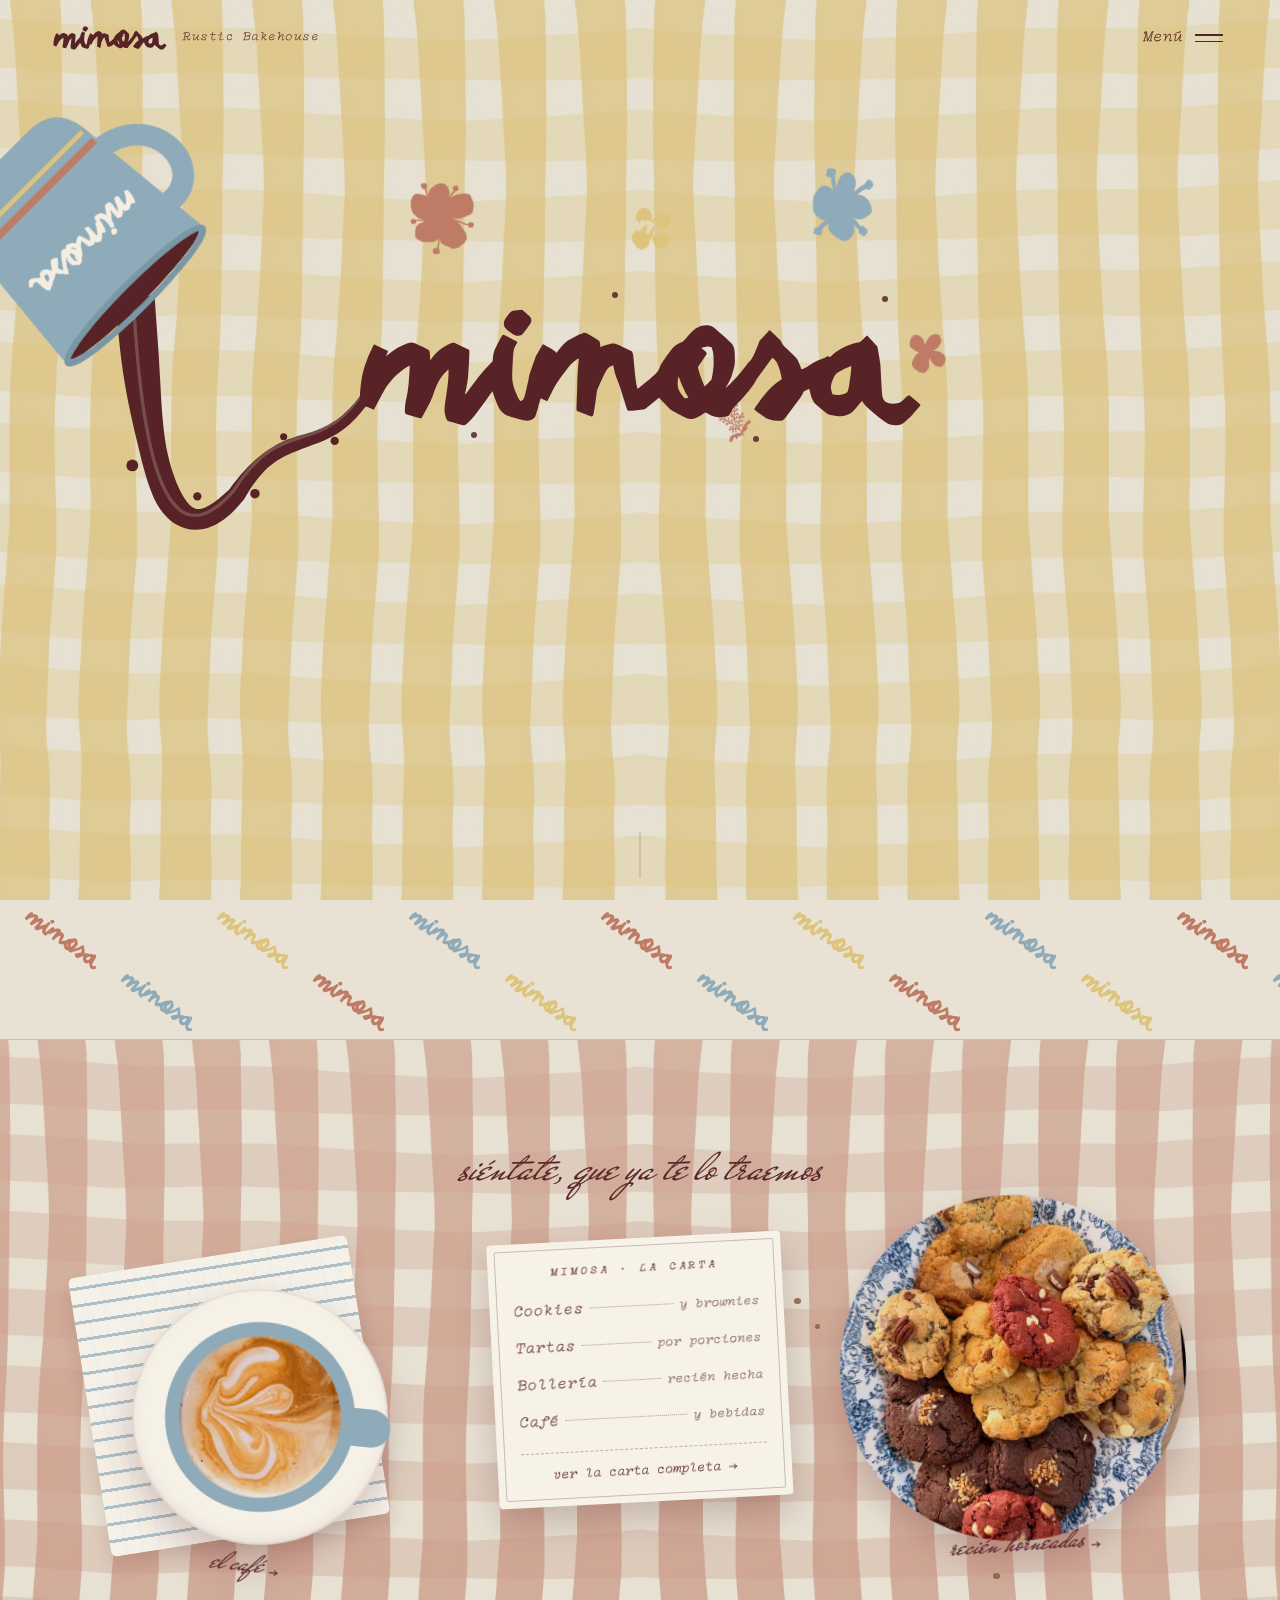
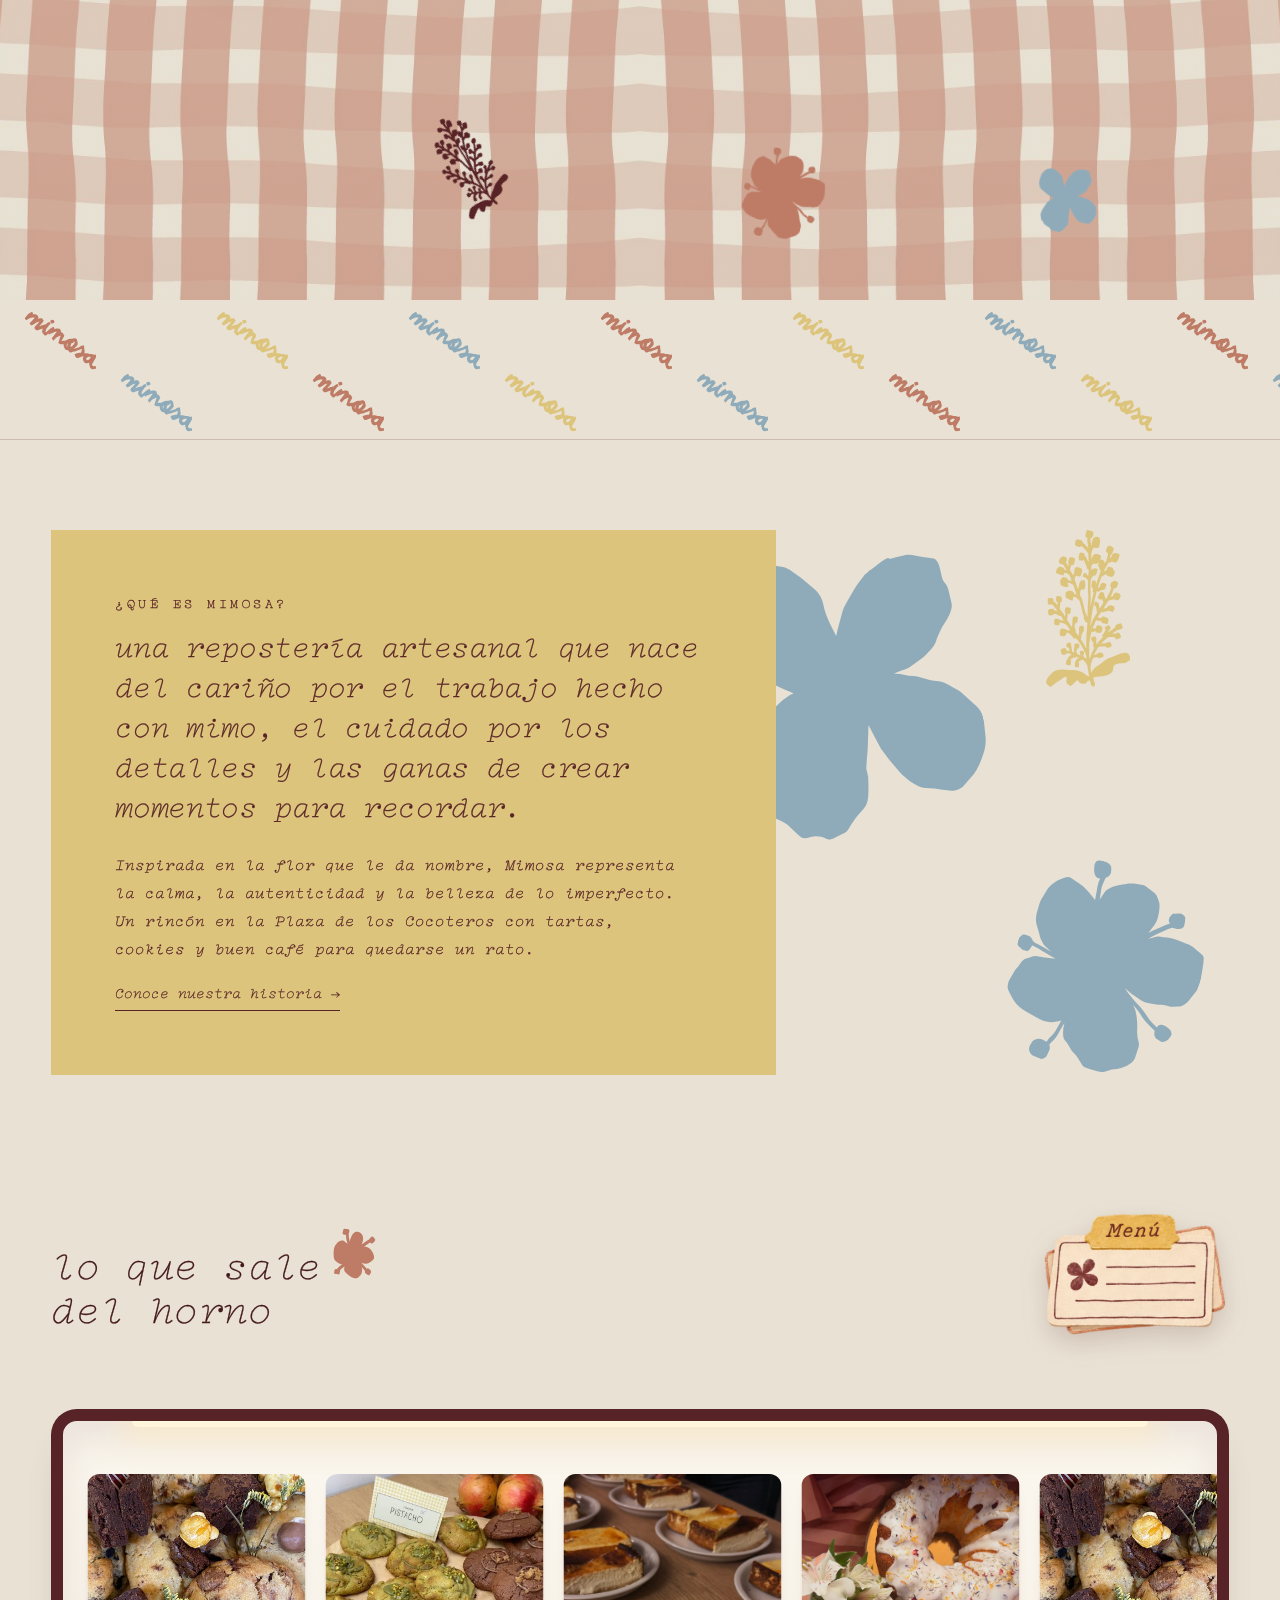
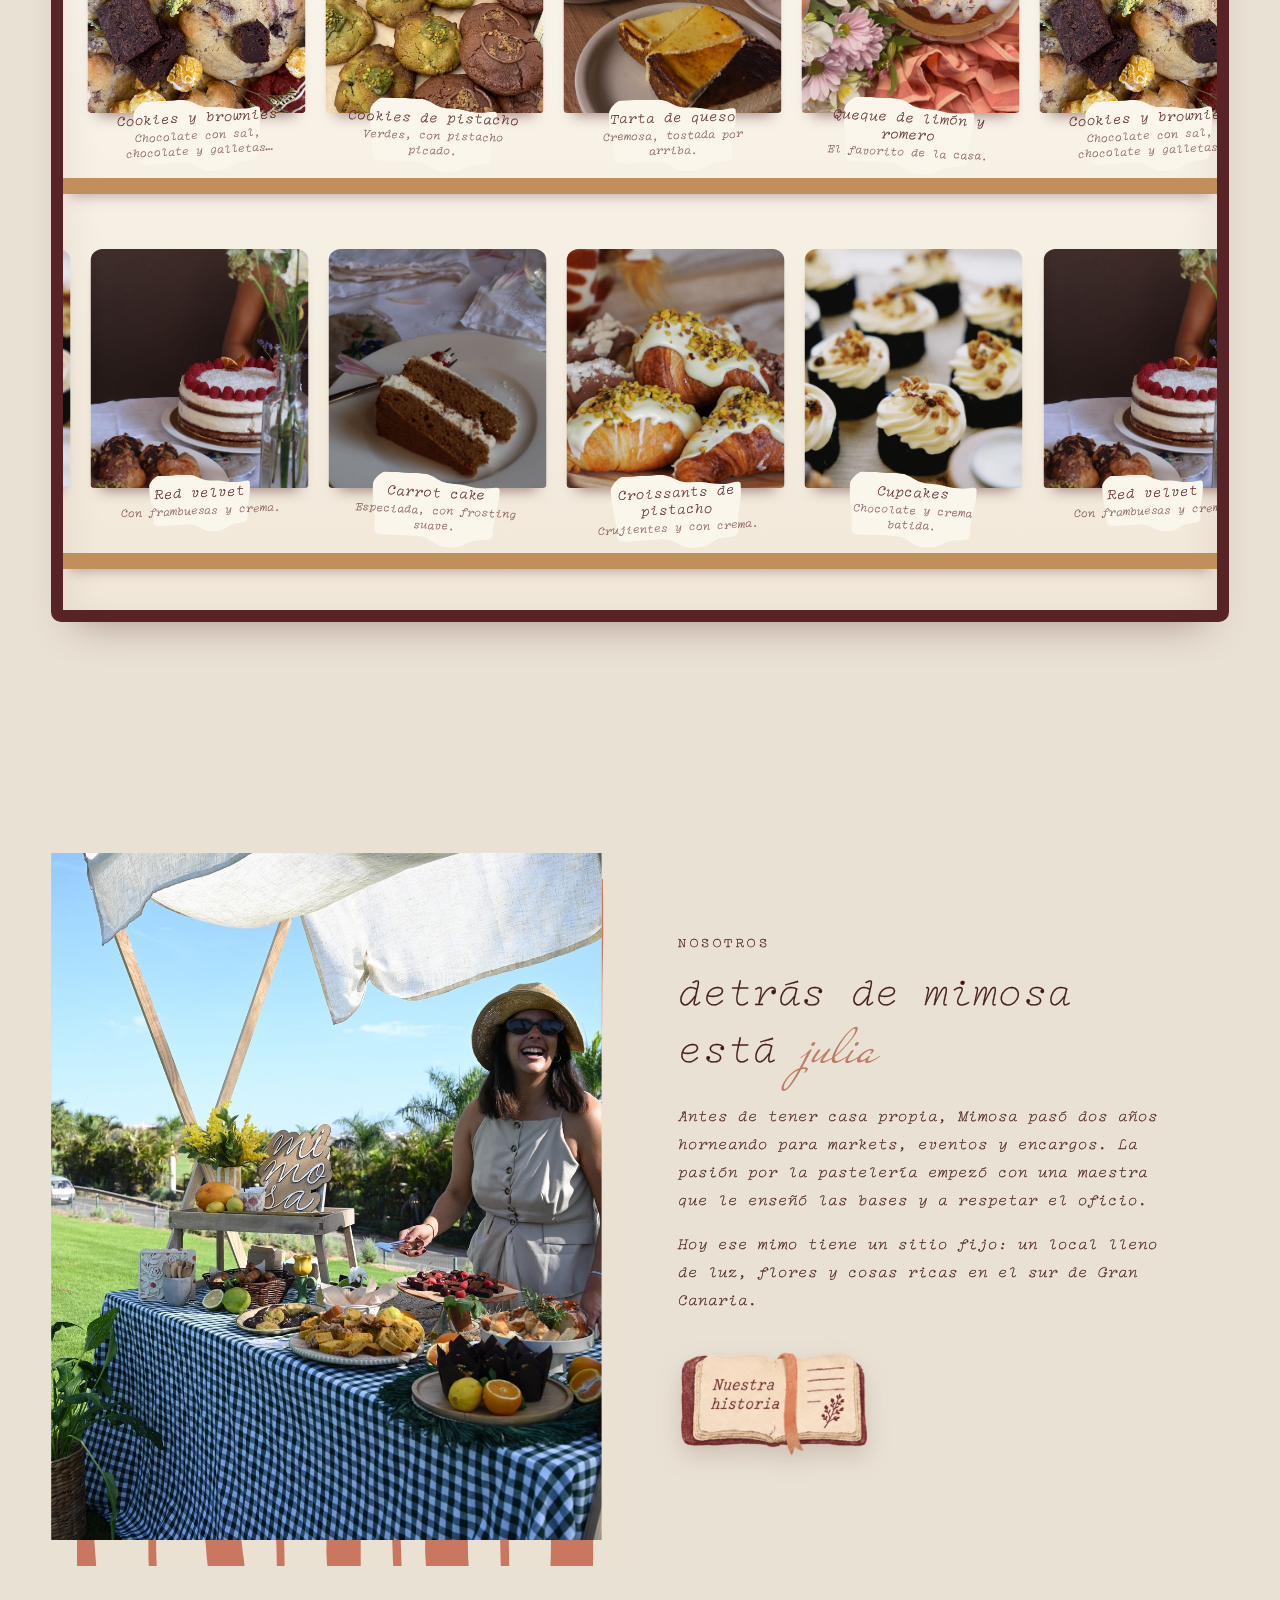
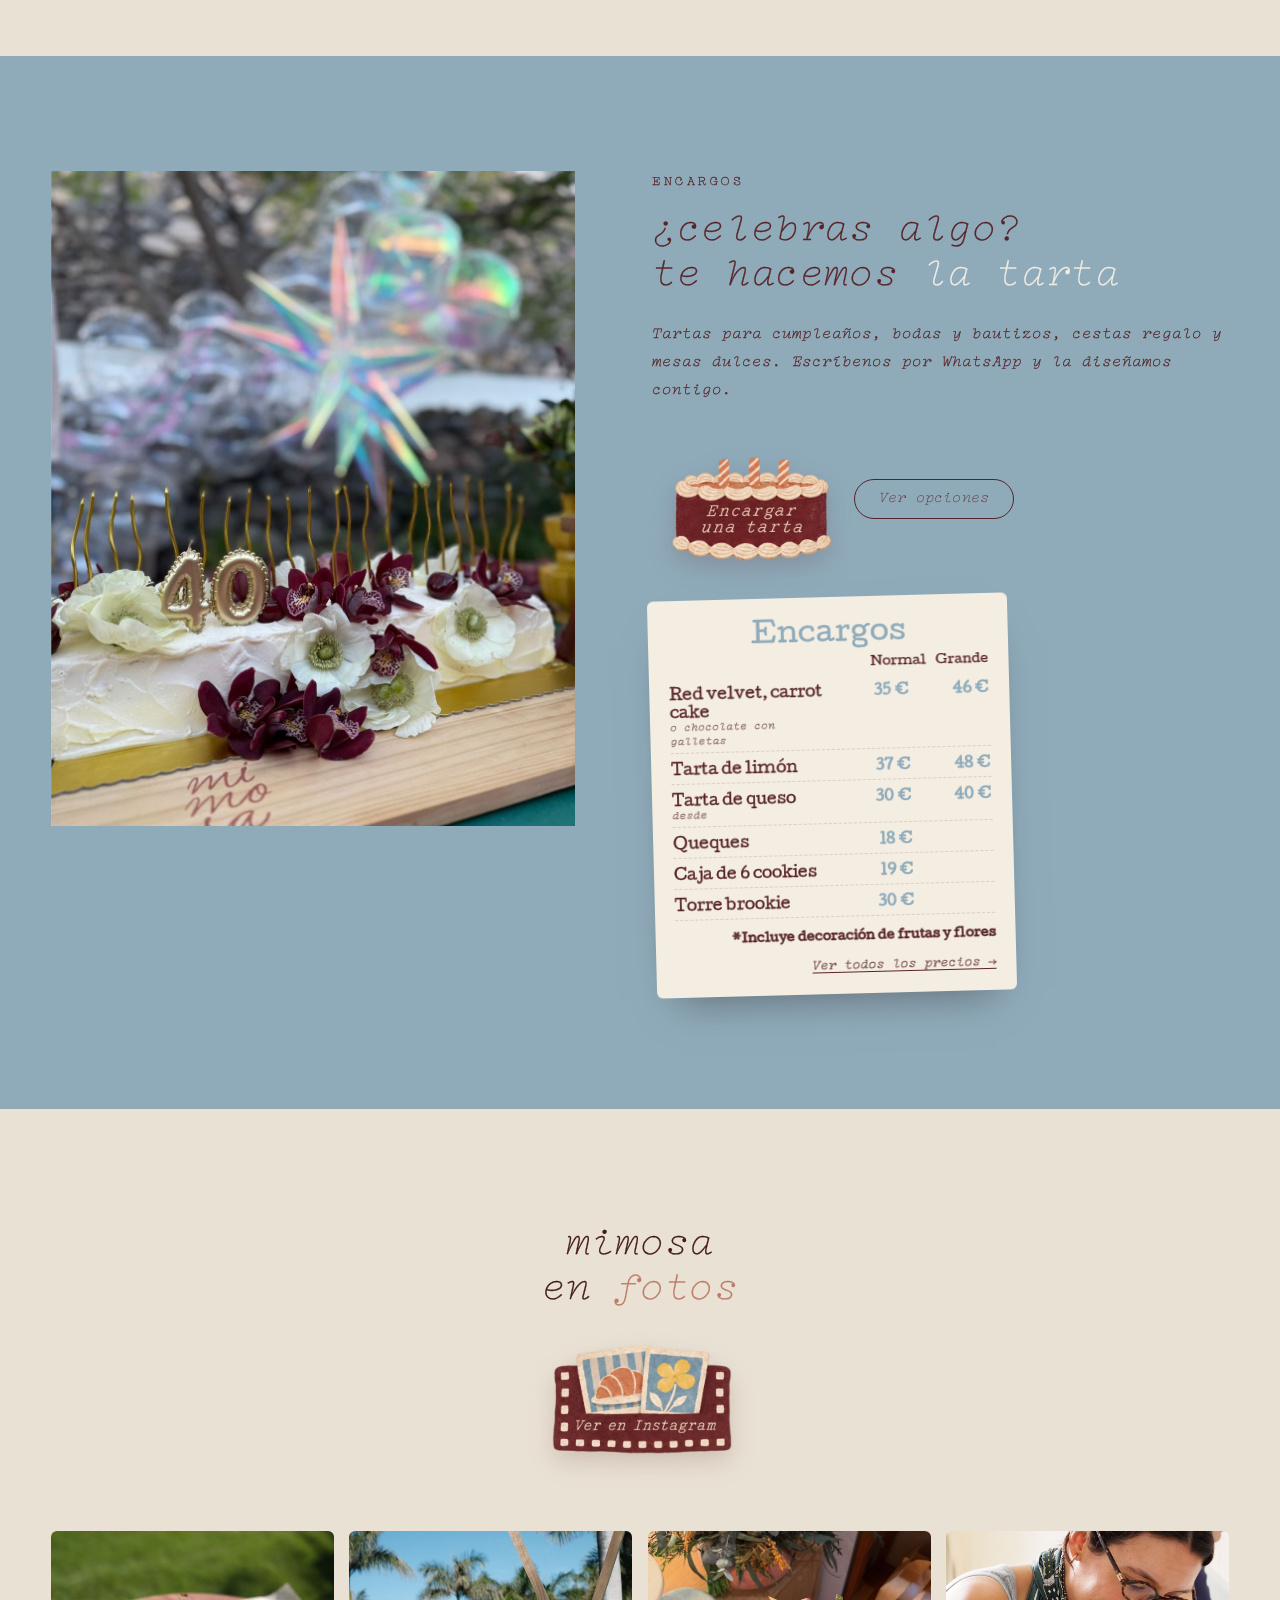
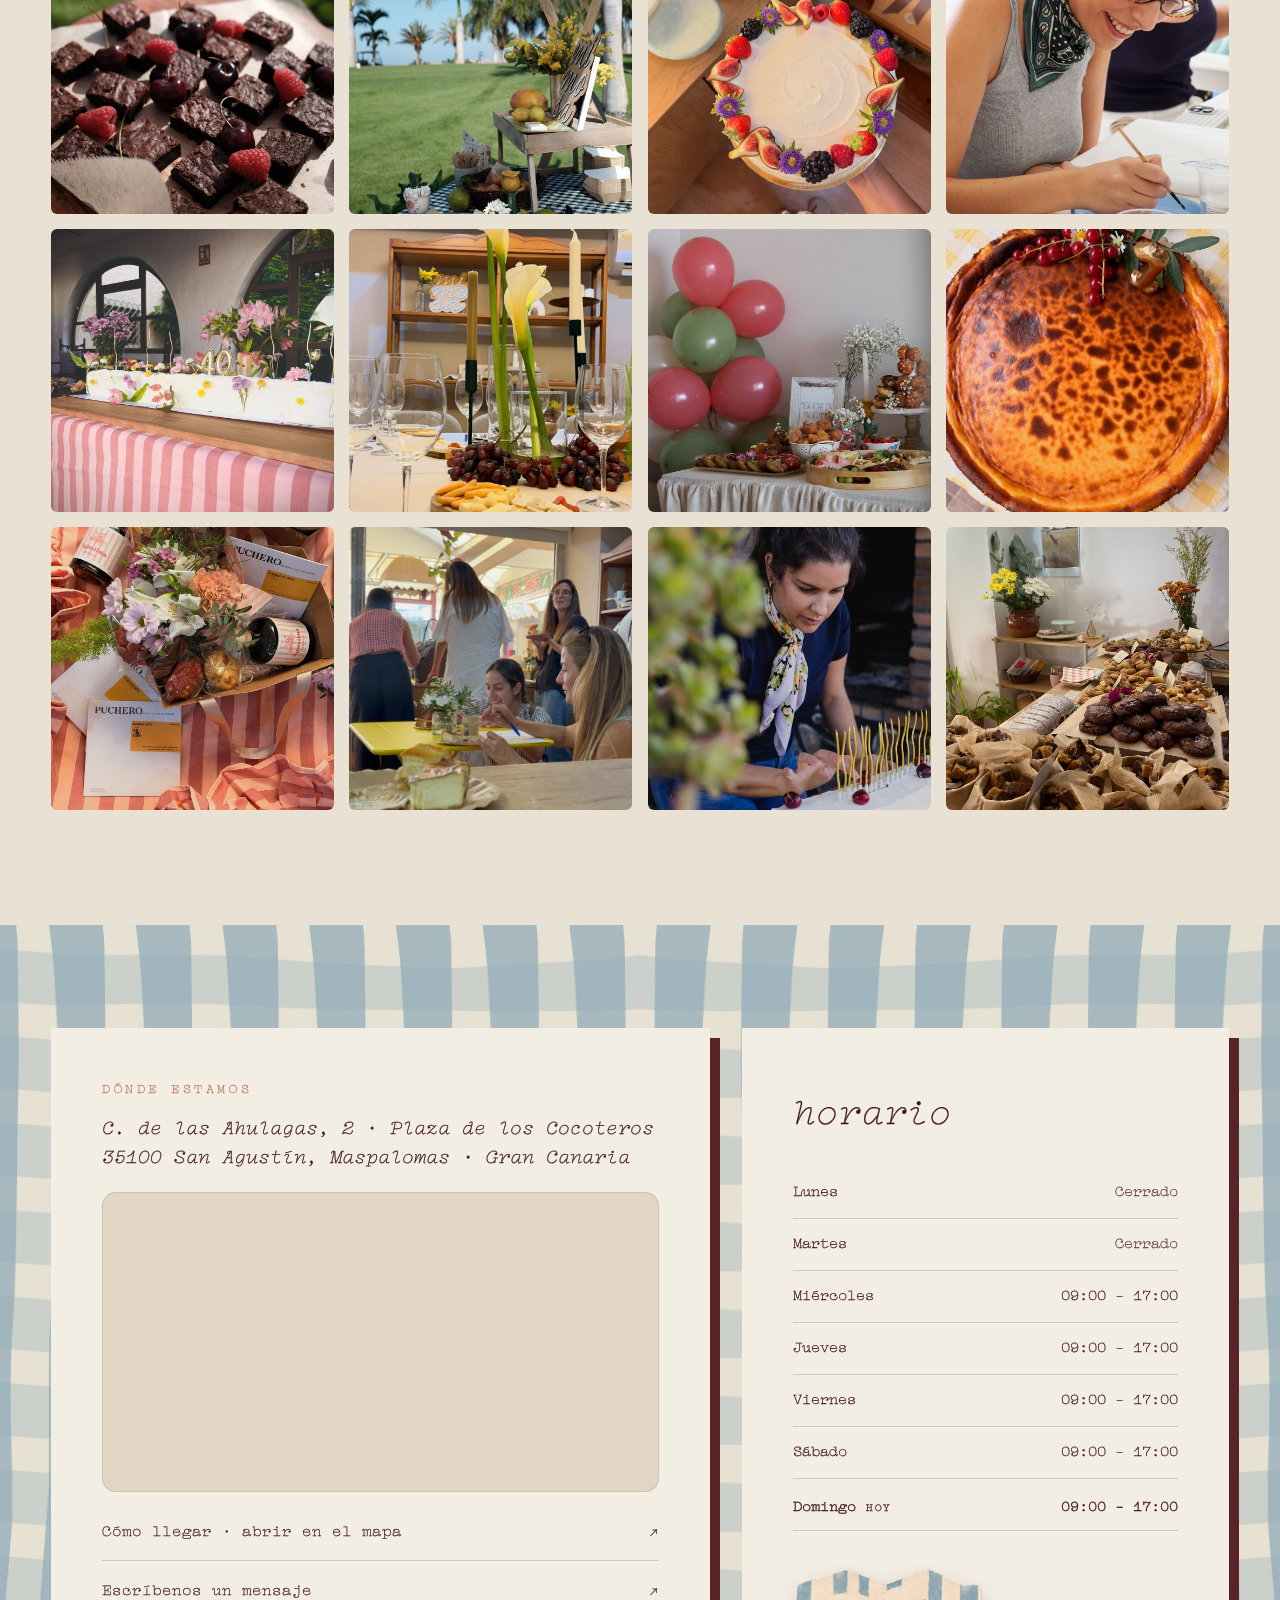
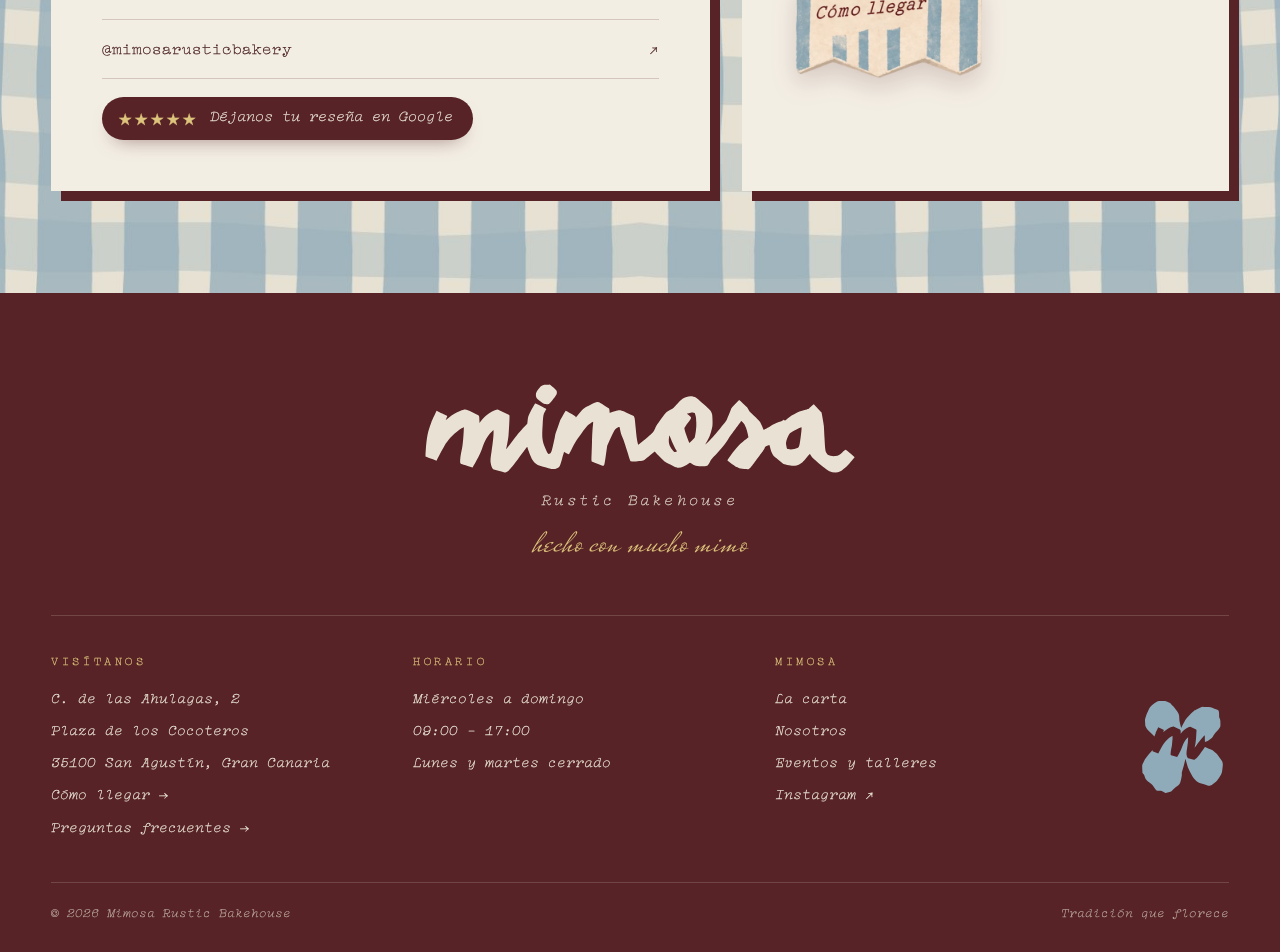
==== commit 306fd765: "Inicio: en la mesa, la carta llega a tiempo junto con la taza y las cookies Co-Authored-By: Claude O" ====
--- a/index.html
+++ b/index.html
@@ -17,8 +17,8 @@
 <link rel="preconnect" href="https://fonts.googleapis.com">
 <link rel="preconnect" href="https://fonts.gstatic.com" crossorigin>
 <link href="https://fonts.googleapis.com/css2?family=Cutive&family=Mr+De+Haviland&display=swap" rel="stylesheet">
-<link rel="stylesheet" href="css/site.css?v=20261115134011">
-<link rel="stylesheet" href="css/marca.css?v=20261115134011">
+<link rel="stylesheet" href="css/site.css?v=20261115134144">
+<link rel="stylesheet" href="css/marca.css?v=20261115134144">
 
 </head>
 <body data-page="index">
@@ -60,7 +60,7 @@
       <path d="M14 15 Q14 10 19 10 H89 Q94 10 94 15 L88 77 Q86 92 71 92 H37 Q22 92 20 77 Z" fill="#8FABBA"/>
       <path d="M20.5 70 H87.5" stroke="#BE7B65" stroke-width="3"/>
       <path d="M21.5 76 H86.8" stroke="#DDC47C" stroke-width="2"/>
-      <image href="img/marca/logotipo-crema.svg?v=20261115134011" x="25" y="36" width="58" height="12.2"/>
+      <image href="img/marca/logotipo-crema.svg?v=20261115134144" x="25" y="36" width="58" height="12.2"/>
       <ellipse cx="54" cy="13.5" rx="38" ry="5" fill="#572326"/>
       <ellipse cx="54" cy="12.5" rx="39.5" ry="5.6" fill="none" stroke="#7a97a6" stroke-width="2.5"/>
       <circle class="cafe-boca" cx="54" cy="12" r="1" fill="none"/>
@@ -79,8 +79,8 @@
     </div>
     <p class="cafe-lema">hecho con mucho mimo</p>
     <div class="cafe-ctas ilu-fila">
-      <a class="ilu-btn" href="carta.html"><img src="img/botones/carta.webp?v=20261115134011" data-anim="img/botones/carta-anim.webp?v=20261115134011" alt="Ver la carta" width="480" height="320"></a>
-      <a class="ilu-btn" href="visitanos.html"><img src="img/botones/visitanos.webp?v=20261115134011" data-anim="img/botones/visitanos-anim.webp?v=20261115134011" alt="Visítanos" width="480" height="320"></a>
+      <a class="ilu-btn" href="carta.html"><img src="img/botones/carta.webp?v=20261115134144" data-anim="img/botones/carta-anim.webp?v=20261115134144" alt="Ver la carta" width="480" height="320"></a>
+      <a class="ilu-btn" href="visitanos.html"><img src="img/botones/visitanos.webp?v=20261115134144" data-anim="img/botones/visitanos-anim.webp?v=20261115134144" alt="Visítanos" width="480" height="320"></a>
     </div>
   </div>
   <div class="cafe-deco" aria-hidden="true">
@@ -100,11 +100,11 @@
     <p class="mesa__hola" data-reveal>siéntate, que ya te lo traemos</p>
     <span class="mesa__servilleta" aria-hidden="true" data-reveal style="--fx:-60vw;--fy:10vh;--fr:-40deg;--r:-9deg;--d:.05s"></span>
     <a class="mesa__obj mesa__taza" href="carta.html#cafe" data-reveal style="--fx:-70vw;--fy:-10vh;--fr:-60deg;--r:6deg;--d:.15s">
-      <span class="mesa__plato"><span class="mesa__cafe"><img src="img/mesa/taza.webp?v=20261115134011" alt="Café con leche con latte art visto desde arriba" decoding="async"></span></span>
+      <span class="mesa__plato"><span class="mesa__cafe"><img src="img/mesa/taza.webp?v=20261115134144" alt="Café con leche con latte art visto desde arriba" decoding="async"></span></span>
       <span class="mesa__nota">el café <span class="arr">→</span></span>
     </a>
     <a class="mesa__obj mesa__cookies" href="carta.html#cookies" data-reveal style="--fx:70vw;--fy:-20vh;--fr:50deg;--r:-4deg;--d:.3s">
-      <img src="img/mesa/cookies.webp?v=20261115134011" alt="Plato de cookies recién horneadas visto desde arriba" decoding="async">
+      <img src="img/mesa/cookies.webp?v=20261115134144" alt="Plato de cookies recién horneadas visto desde arriba" decoding="async">
       <span class="mesa__nota">recién horneadas <span class="arr">→</span></span>
     </a>
     <a class="mesa__obj mesa__carta" href="carta.html" data-reveal style="--fx:10vw;--fy:70vh;--fr:-30deg;--r:-3deg;--d:.45s">
@@ -148,7 +148,7 @@
       <div>
         <h2 class="h2 with-deco" data-reveal>lo que sale<br>del horno<span class="ilus ilus--flor-2 c-melocoton deco-title" aria-hidden="true"></span></h2>
       </div>
-      <a class="ilu-btn" href="carta.html" data-reveal><img src="img/botones/menu.webp?v=20261115134011" data-anim="img/botones/menu-anim.webp?v=20261115134011" alt="Ver la carta completa" width="480" height="320" loading="lazy"></a>
+      <a class="ilu-btn" href="carta.html" data-reveal><img src="img/botones/menu.webp?v=20261115134144" data-anim="img/botones/menu-anim.webp?v=20261115134144" alt="Ver la carta completa" width="480" height="320" loading="lazy"></a>
     </div>
   </div>
   <div class="wrap">
@@ -179,7 +179,7 @@
       <h2 class="h2" data-reveal>Detrás de Mimosa<br>está <em class="firma">Julia</em></h2>
       <p data-reveal>Antes de tener casa propia, Mimosa pasó dos años horneando para markets, eventos y encargos. La pasión por la pastelería empezó con una maestra que le enseñó las bases y a respetar el oficio.</p>
       <p data-reveal>Hoy ese mimo tiene un sitio fijo: un local lleno de luz, flores y cosas ricas en el sur de Gran Canaria.</p>
-      <a class="ilu-btn" href="nosotros.html" data-reveal><img src="img/botones/nuestra-historia.webp?v=20261115134011" data-anim="img/botones/nuestra-historia-anim.webp?v=20261115134011" alt="Nuestra historia" width="480" height="320" loading="lazy"></a>
+      <a class="ilu-btn" href="nosotros.html" data-reveal><img src="img/botones/nuestra-historia.webp?v=20261115134144" data-anim="img/botones/nuestra-historia-anim.webp?v=20261115134144" alt="Nuestra historia" width="480" height="320" loading="lazy"></a>
     </div>
   </div>
 </section>
@@ -193,7 +193,7 @@
       <h2 class="h2" data-reveal style="margin:16px 0 22px">¿Celebras algo?<br>Te hacemos <em>la tarta</em></h2>
       <p data-reveal>Tartas para cumpleaños, bodas y bautizos, cestas regalo y mesas dulces. Escríbenos por WhatsApp y la diseñamos contigo.</p>
       <div class="hero-ctas" style="justify-content:flex-start;margin-top:30px" data-reveal>
-        <a class="ilu-btn" href="carta.html#encargos" data-wa="Hola Mimosa, me gustaría encargar una tarta."><img src="img/botones/encargar-tarta.webp?v=20261115134011" data-anim="img/botones/encargar-tarta-anim.webp?v=20261115134011" alt="Encargar una tarta por WhatsApp" width="480" height="320" loading="lazy"></a>
+        <a class="ilu-btn" href="carta.html#encargos" data-wa="Hola Mimosa, me gustaría encargar una tarta."><img src="img/botones/encargar-tarta.webp?v=20261115134144" data-anim="img/botones/encargar-tarta-anim.webp?v=20261115134144" alt="Encargar una tarta por WhatsApp" width="480" height="320" loading="lazy"></a>
         <a class="btn btn--ghost" href="carta.html#encargos">Ver opciones</a>
       </div>
       <div class="precios precios--mini" data-reveal>
@@ -216,7 +216,7 @@
   <div class="wrap">
     <div class="section-head">
       <div><h2 class="h2" data-reveal>Mimosa<br>en <em>fotos</em></h2></div>
-      <a class="ilu-btn" href="https://www.instagram.com/mimosarusticbakery/" target="_blank" rel="noopener" data-reveal><img src="img/botones/instagram.webp?v=20261115134011" data-anim="img/botones/instagram-anim.webp?v=20261115134011" alt="Ver Mimosa en Instagram" width="480" height="320" loading="lazy"></a>
+      <a class="ilu-btn" href="https://www.instagram.com/mimosarusticbakery/" target="_blank" rel="noopener" data-reveal><img src="img/botones/instagram.webp?v=20261115134144" data-anim="img/botones/instagram-anim.webp?v=20261115134144" alt="Ver Mimosa en Instagram" width="480" height="320" loading="lazy"></a>
     </div>
     <div class="masonry">
       <figure class="zoom" data-zoom="home" data-reveal><img src="img/brownies-frambuesa.jpg" alt="Brownies con frambuesas" loading="lazy"><figcaption>Brownies con frambuesas</figcaption></figure>
@@ -260,7 +260,7 @@
         <li><span>Sábado</span><span>09:00 – 17:00</span></li>
         <li><span>Domingo</span><span>09:00 – 17:00</span></li>
       </ul>
-      <p class="visita__boton"><a class="ilu-btn" href="https://maps.google.com/?cid=12351767496088054091" data-mapa target="_blank" rel="noopener"><img src="img/botones/como-llegar.webp?v=20261115134011" data-anim="img/botones/como-llegar-anim.webp?v=20261115134011" alt="Cómo llegar" width="480" height="320" loading="lazy"></a></p>
+      <p class="visita__boton"><a class="ilu-btn" href="https://maps.google.com/?cid=12351767496088054091" data-mapa target="_blank" rel="noopener"><img src="img/botones/como-llegar.webp?v=20261115134144" data-anim="img/botones/como-llegar-anim.webp?v=20261115134144" alt="Cómo llegar" width="480" height="320" loading="lazy"></a></p>
     </div>
   </div>
 </section>
@@ -312,6 +312,6 @@
   </div>
 </footer>
 
-<script src="js/site.js?v=20261115134011" defer></script>
+<script src="js/site.js?v=20261115134144" defer></script>
 </body>
 </html>
